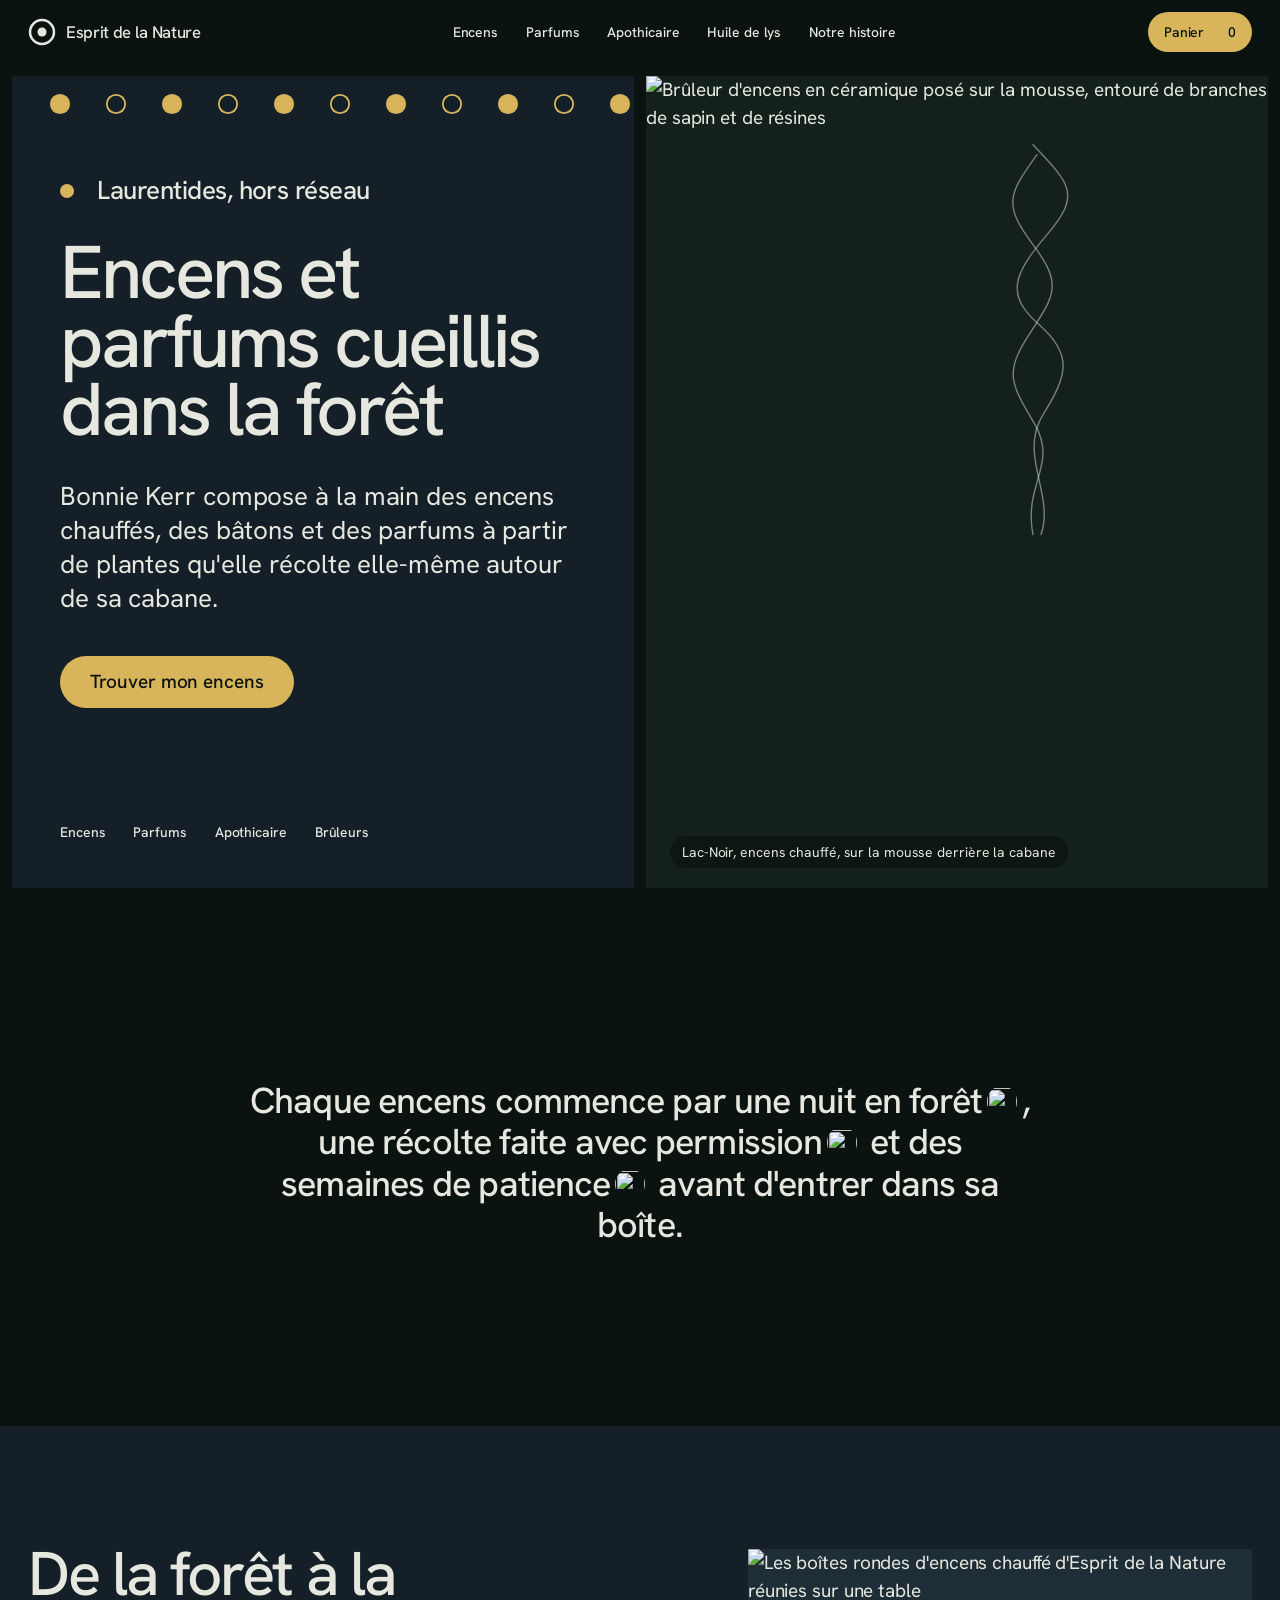
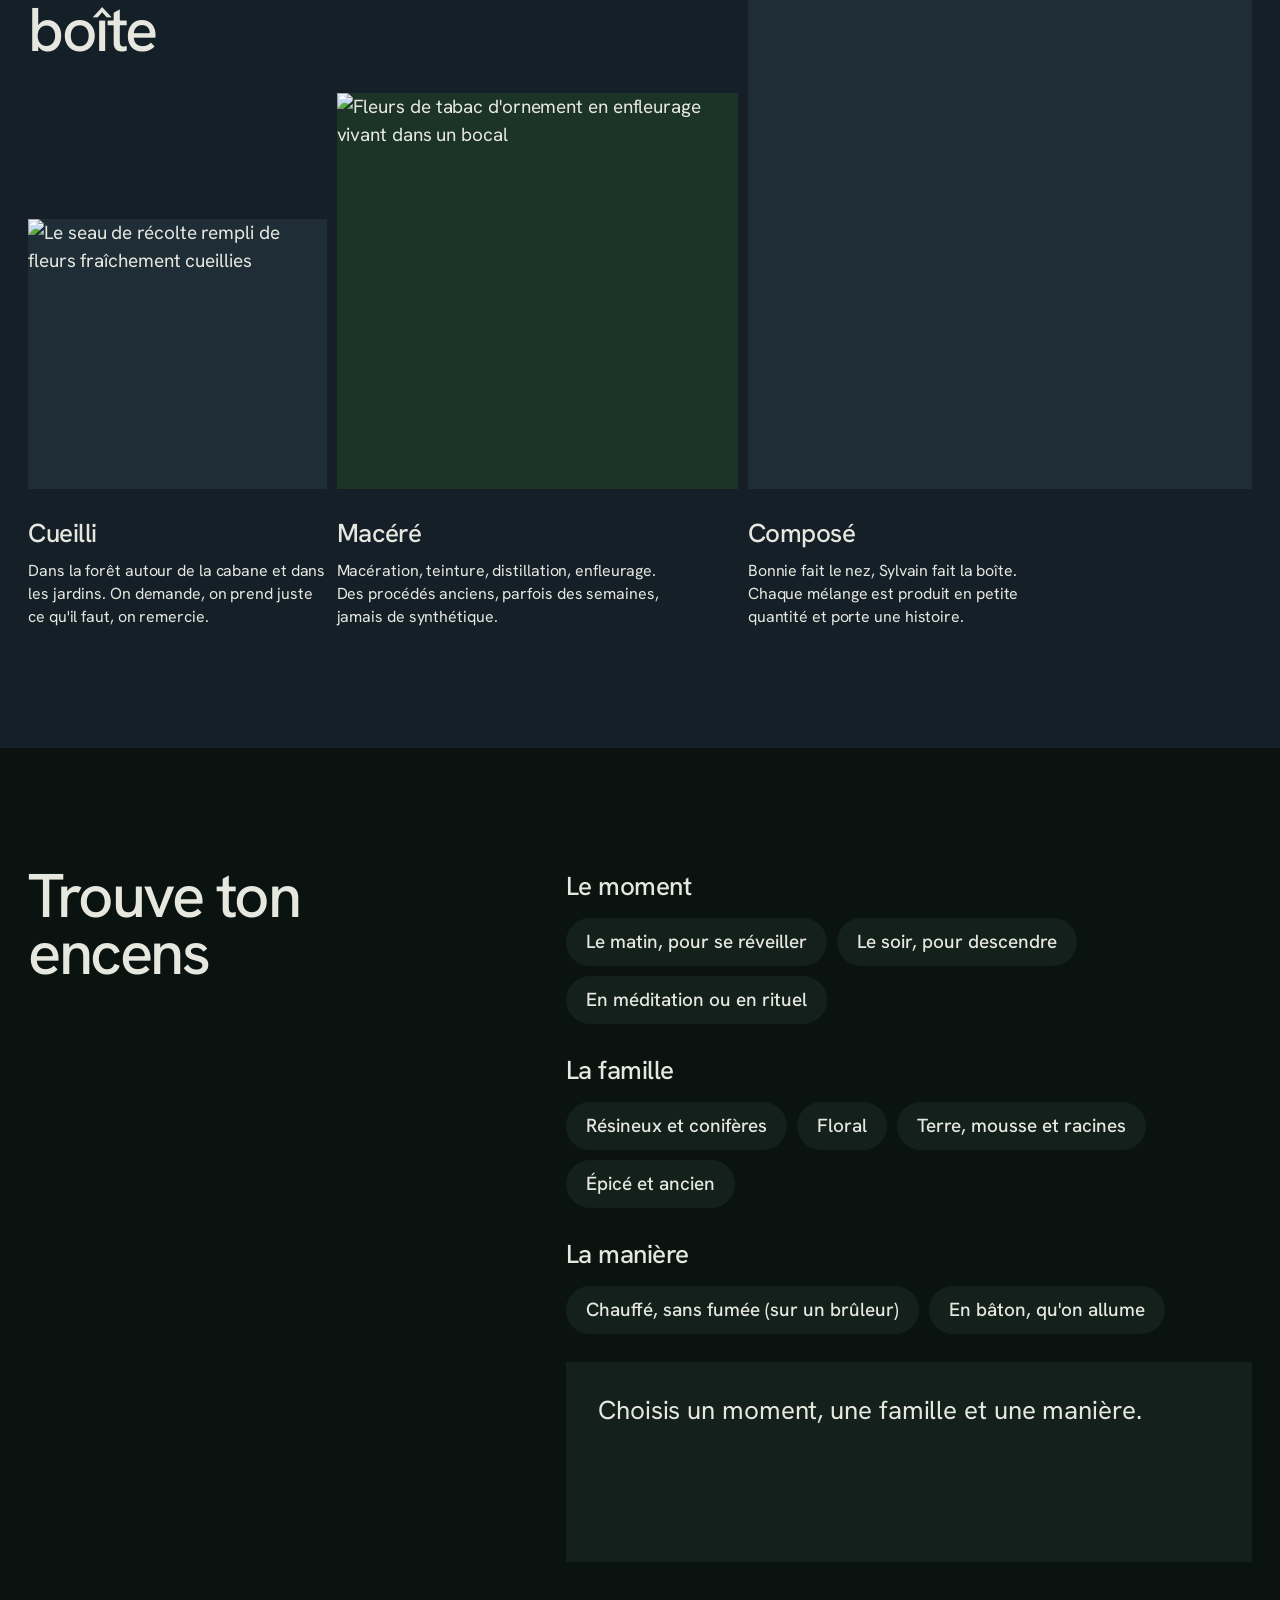
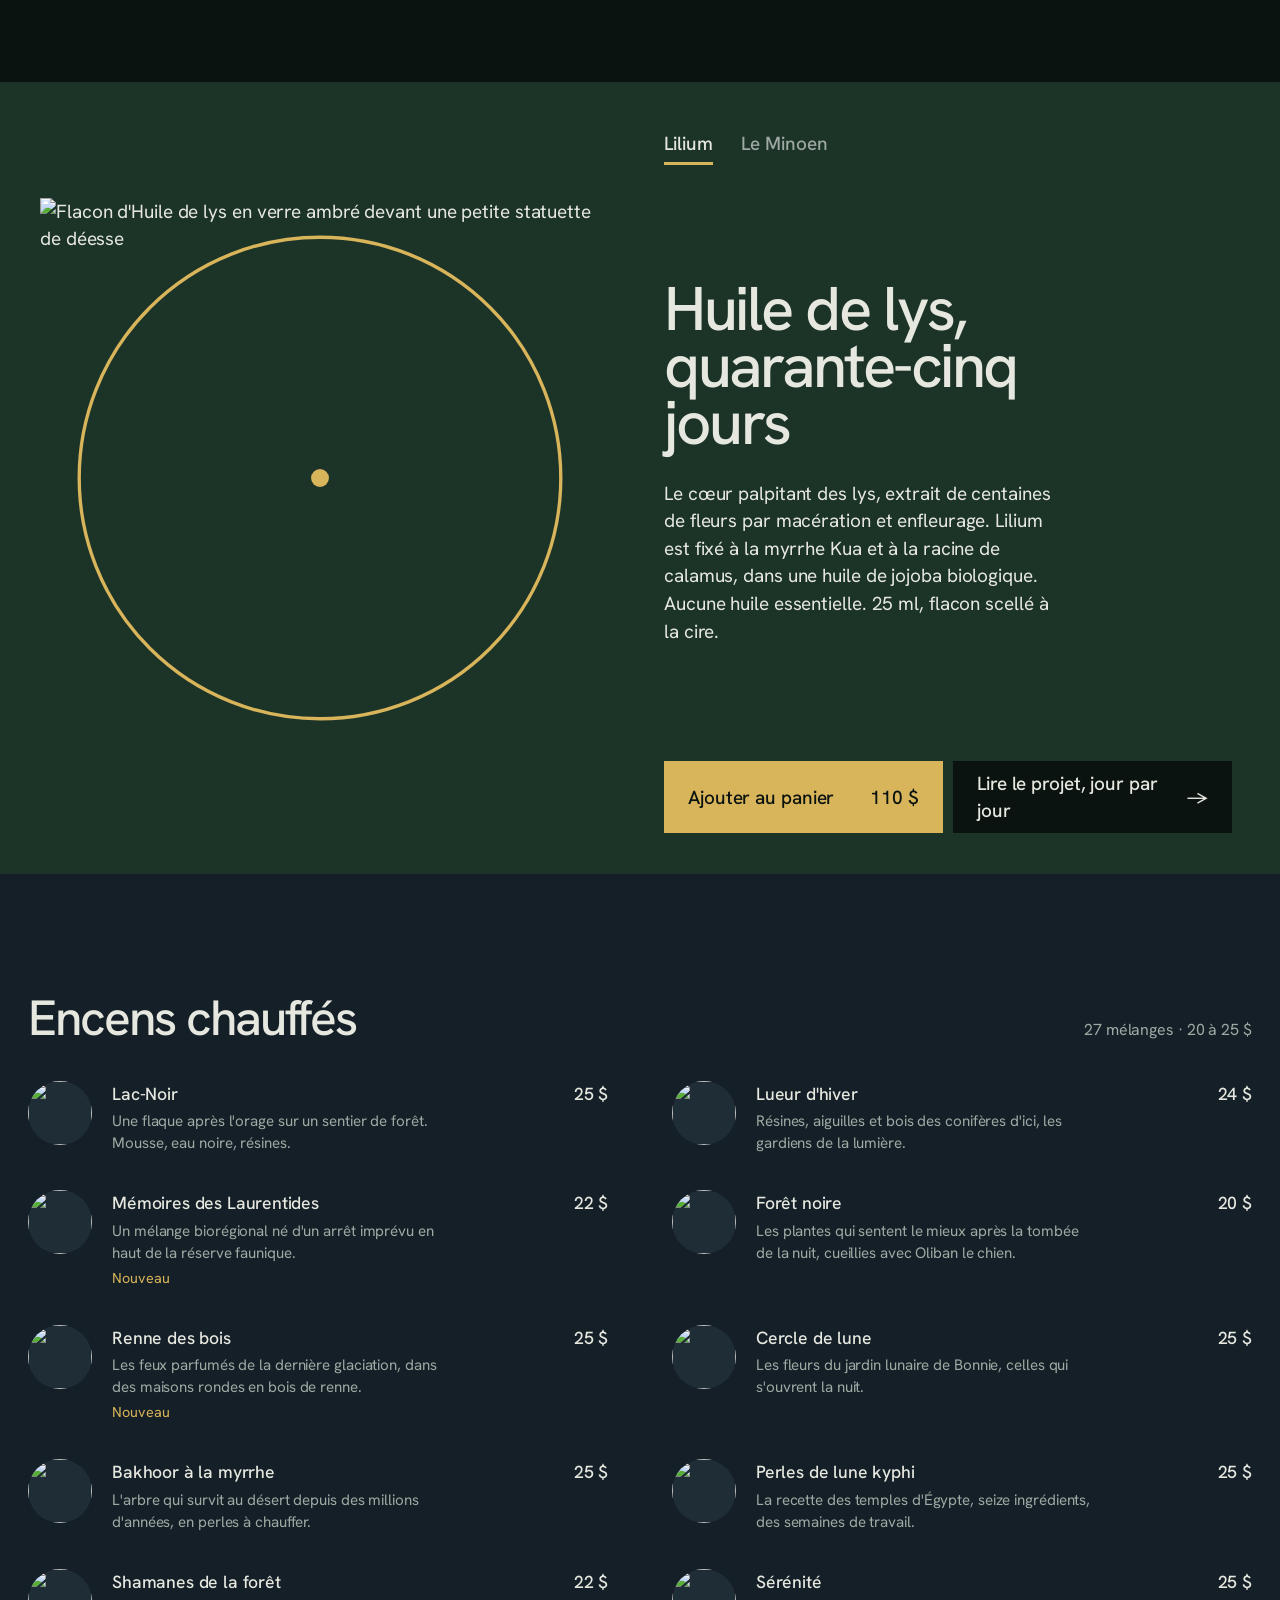
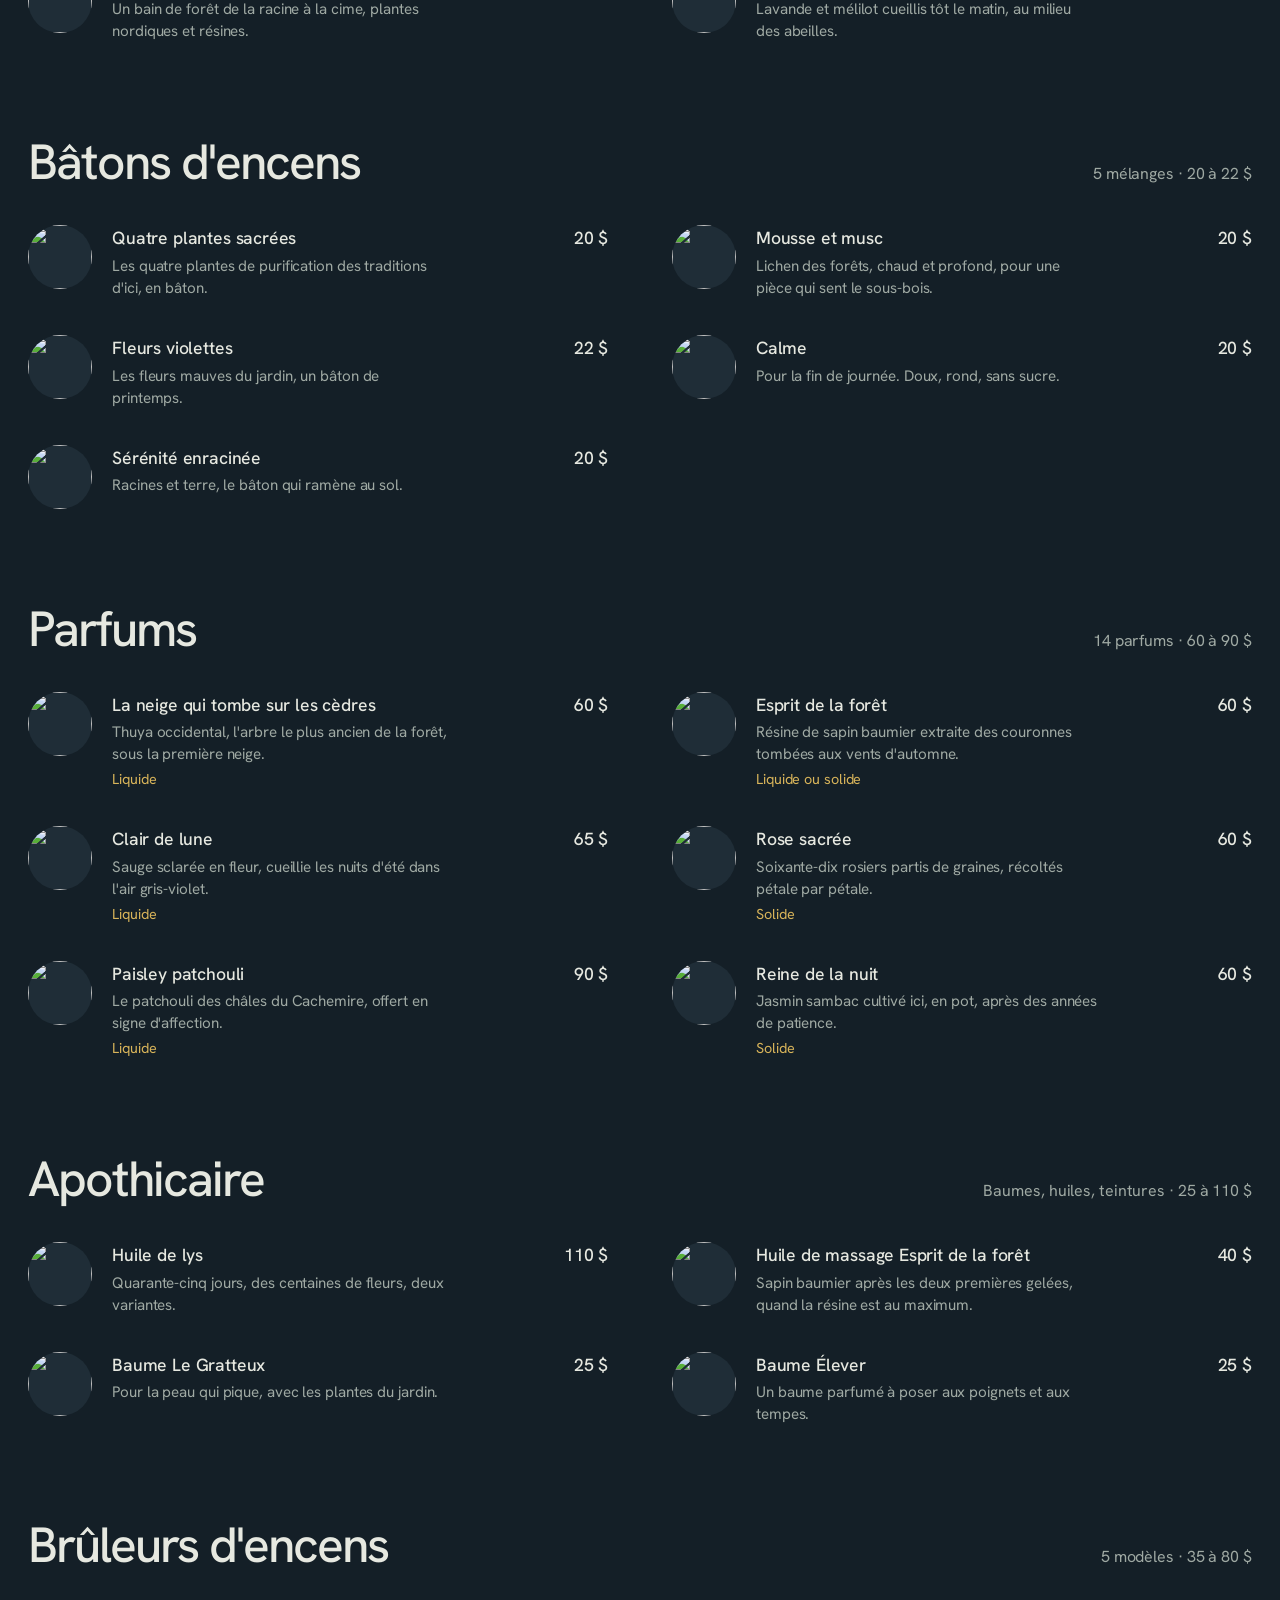
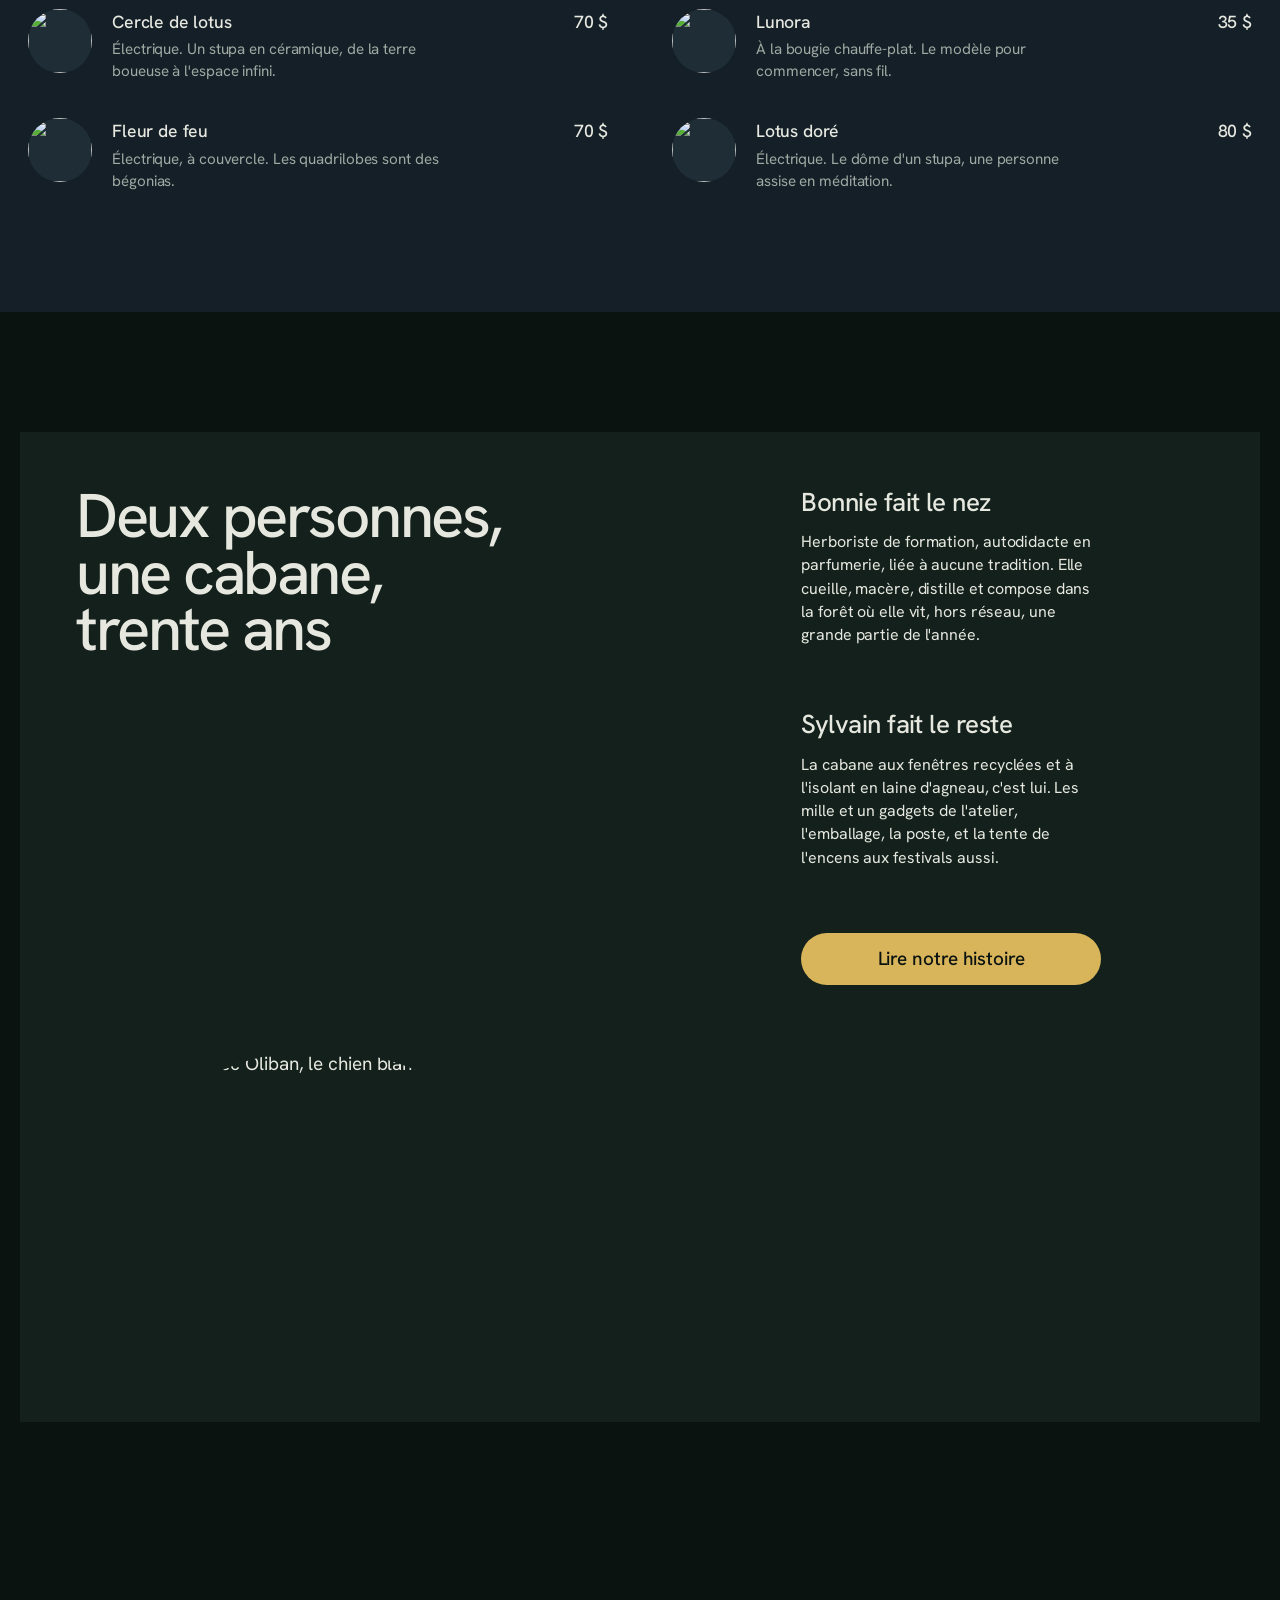
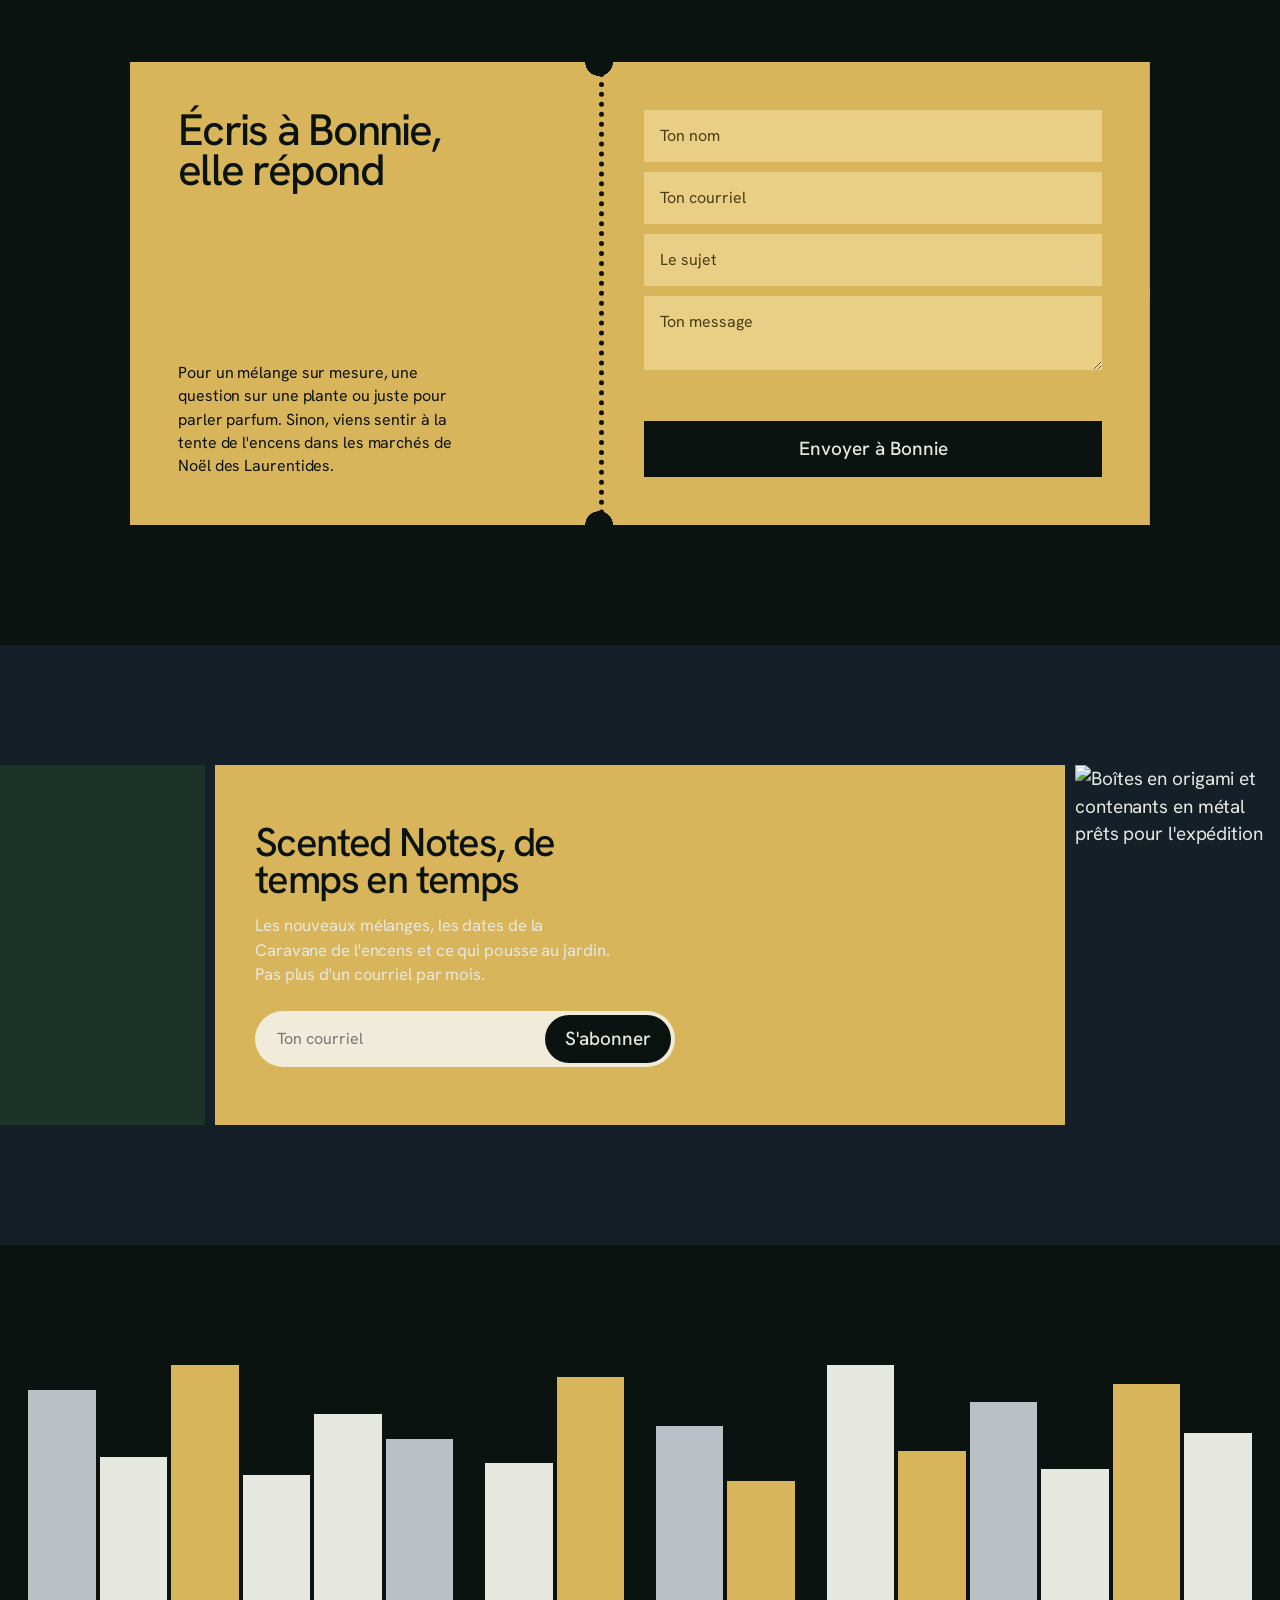
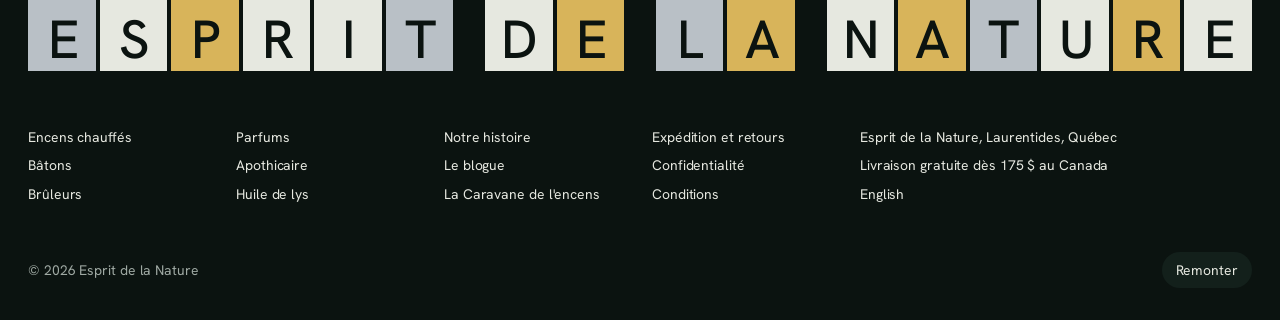
==== index.html @ 2759585d "Palette nocturne : forêt, clair de lune, or de lune Co-Authored-By: Claude Fable 5.1 <noreply@anthro" ====
<!DOCTYPE html>
<html lang="fr" class="no-js">
<head>
<meta charset="utf-8">
<meta name="viewport" content="width=device-width,initial-scale=1">
<title>Esprit de la Nature · Encens et parfums cueillis dans la forêt des Laurentides</title>
<meta name="description" content="Bonnie Kerr compose à la main, hors réseau dans les Laurentides, des encens chauffés, des bâtons d'encens, des parfums et des baumes à partir de plantes qu'elle cueille elle-même.">
<link rel="preconnect" href="https://fonts.googleapis.com">
<link rel="preconnect" href="https://fonts.gstatic.com" crossorigin>
<link href="https://fonts.googleapis.com/css2?family=Hanken+Grotesk:wght@400;500&display=swap" rel="stylesheet">
<link rel="stylesheet" href="style.css">
<script>document.documentElement.classList.remove('no-js')</script>
</head>
<body>

<header class="nav" id="nav">
  <a class="nav__mark" href="index.html" aria-label="Esprit de la Nature, accueil">
    <svg viewBox="0 0 28 28" aria-hidden="true"><circle cx="14" cy="14" r="12" fill="none" stroke="currentColor" stroke-width="2.5"/><circle cx="14" cy="14" r="4.5" fill="currentColor"/></svg>
    Esprit de la Nature
  </a>
  <nav class="nav__links" aria-label="Principale">
    <a href="#encens">Encens</a>
    <a href="#parfums">Parfums</a>
    <a href="#apothicaire">Apothicaire</a>
    <a href="#huile-de-lys">Huile de lys</a>
    <a href="histoire.html">Notre histoire</a>
  </nav>
  <a class="nav__cart" href="#panier">Panier <span class="dot" style="margin:0"></span> 0</a>
  <button class="nav__burger" id="burger" aria-label="Ouvrir le menu" aria-expanded="false"><span></span></button>
</header>
<div class="menu" id="menu">
  <a href="#encens">Encens</a>
  <a href="#parfums">Parfums</a>
  <a href="#apothicaire">Apothicaire</a>
  <a href="#huile-de-lys">Huile de lys</a>
  <a href="histoire.html">Notre histoire</a>
  <small>Livraison gratuite dès 175 $ · Laurentides, Québec</small>
</div>

<main>

<!-- HERO : la carte et la pièce -->
<section class="hero" aria-label="Présentation">
  <div class="hero__card">
    <div>
      <div class="hero__band" aria-hidden="true"><i></i><i></i><i></i><i></i><i></i><i></i><i></i><i></i><i></i><i></i><i></i><i></i><i></i><i></i><i></i><i></i></div>
      <div class="hero__body">
        <div class="hero__word"><span class="dot"></span>Laurentides, hors réseau</div>
        <h1>Encens et parfums cueillis dans la forêt</h1>
        <p>Bonnie Kerr compose à la main des encens chauffés, des bâtons et des parfums à partir de plantes qu'elle récolte elle-même autour de sa cabane.</p>
        <a class="btn" href="#trouver">Trouver mon encens</a>
      </div>
    </div>
    <div class="hero__foot">
      <a href="#encens">Encens</a>
      <a href="#parfums">Parfums</a>
      <a href="#apothicaire">Apothicaire</a>
      <a href="#bruleurs">Brûleurs</a>
    </div>
  </div>
  <figure class="hero__room" id="room">
    <img class="is-on" src="https://mlw9xtittklw.i.optimole.com/cb:22iB.ef9/w:1400/h:auto/q:mauto/f:best/https://espritdelanature.ca/wp-content/uploads/2026/02/Banner-Photo-Webp.webp" width="1400" height="800" alt="Brûleur d'encens en céramique posé sur la mousse, entouré de branches de sapin et de résines" fetchpriority="high">
    <img src="https://mlw9xtittklw.i.optimole.com/cb:22iB.ef9/w:1400/h:auto/q:mauto/f:best/https://espritdelanature.ca/wp-content/uploads/2024/04/Bonnie-smelling-narcissus-2.jpg" width="1400" height="800" alt="Bonnie Kerr sent une fleur de narcisse dans son jardin" loading="lazy">
    <img src="https://mlw9xtittklw.i.optimole.com/cb:22iB.ef9/w:1400/h:auto/q:mauto/f:best/https://espritdelanature.ca/wp-content/uploads/2024/04/In-the-Gathering-Bucket.jpg" width="1400" height="1128" alt="Un seau de récolte rempli de fleurs fraîchement cueillies" loading="lazy">
    <img src="https://mlw9xtittklw.i.optimole.com/cb:22iB.ef9/w:1400/h:auto/q:mauto/f:best/https://espritdelanature.ca/wp-content/uploads/2024/04/Cabin-and-the-Garden-calendulas.jpg" width="1400" height="935" alt="La cabane de Bonnie et Sylvain derrière un jardin de calendulas" loading="lazy">
    <svg class="smoke" viewBox="0 0 140 400" aria-hidden="true">
      <path d="M70 400 C 60 350, 95 330, 72 290 S 40 240, 66 200 S 100 150, 70 110 S 45 60, 74 20"/>
      <path d="M78 400 C 92 360, 55 320, 80 280 S 110 220, 76 190 S 50 140, 84 100 S 108 50, 70 10"/>
    </svg>
    <figcaption id="roomcap">Lac-Noir, encens chauffé, sur la mousse derrière la cabane</figcaption>
  </figure>
</section>

<!-- ÉNONCÉ -->
<section class="statement" aria-label="Ce qu'on fait">
  <p class="rv">Chaque encens commence par une nuit en forêt<span class="ring"><img src="https://mlw9xtittklw.i.optimole.com/cb:22iB.ef9/w:200/h:auto/q:mauto/f:best/https://espritdelanature.ca/wp-content/uploads/2022/11/Website-Photo-copy.jpg" width="200" height="200" alt="" loading="lazy"></span>, une récolte faite avec permission<span class="ring"><img src="https://mlw9xtittklw.i.optimole.com/cb:22iB.ef9/w:200/h:auto/q:mauto/f:best/https://espritdelanature.ca/wp-content/uploads/2024/04/In-the-Gathering-Bucket.jpg" width="200" height="200" alt="" loading="lazy"></span> et des semaines de patience<span class="ring"><img src="https://mlw9xtittklw.i.optimole.com/cb:22iB.ef9/w:200/h:auto/q:mauto/f:best/https://espritdelanature.ca/wp-content/uploads/2026/02/Hamd-with-Mortar-and-Pestel.webp" width="200" height="200" alt="" loading="lazy"></span> avant d'entrer dans sa boîte.</p>
</section>

<!-- DE LA FORÊT À LA BOÎTE -->
<section class="section on-paper" aria-labelledby="h-steps">
  <div class="steps">
    <h2 class="steps__head rv" id="h-steps">De la forêt à la boîte</h2>
    <div class="tile tile--1 rv"><img src="https://mlw9xtittklw.i.optimole.com/cb:22iB.ef9/w:700/h:auto/q:mauto/f:best/https://espritdelanature.ca/wp-content/uploads/2024/04/In-the-Gathering-Bucket.jpg" width="700" height="564" alt="Le seau de récolte rempli de fleurs fraîchement cueillies" loading="lazy"></div>
    <div class="tile tile--2 rv"><img src="https://mlw9xtittklw.i.optimole.com/cb:22iB.ef9/w:900/h:auto/q:mauto/f:best/https://espritdelanature.ca/wp-content/uploads/2024/04/Nicotiana-living-enfleurage.jpg" width="900" height="900" alt="Fleurs de tabac d'ornement en enfleurage vivant dans un bocal" loading="lazy"></div>
    <div class="tile tile--3 rv"><img src="https://mlw9xtittklw.i.optimole.com/cb:22iB.ef9/w:1100/h:auto/q:mauto/f:best/https://espritdelanature.ca/wp-content/uploads/2024/05/Website-incense-group-photo.jpg" width="1100" height="1100" alt="Les boîtes rondes d'encens chauffé d'Esprit de la Nature réunies sur une table" loading="lazy"></div>
    <div class="steps__txt steps__txt--1 rv"><b>Cueilli</b><p>Dans la forêt autour de la cabane et dans les jardins. On demande, on prend juste ce qu'il faut, on remercie.</p></div>
    <div class="steps__txt steps__txt--2 rv"><b>Macéré</b><p>Macération, teinture, distillation, enfleurage. Des procédés anciens, parfois des semaines, jamais de synthétique.</p></div>
    <div class="steps__txt steps__txt--3 rv"><b>Composé</b><p>Bonnie fait le nez, Sylvain fait la boîte. Chaque mélange est produit en petite quantité et porte une histoire.</p></div>
  </div>
</section>

<!-- TROUVE TON ENCENS : la chose vivante -->
<section class="section" id="trouver" aria-labelledby="h-finder">
  <div class="finder">
    <div>
      <h2 class="rv" id="h-finder">Trouve ton encens</h2>
      <p class="finder__lead rv">Vingt-sept mélanges, autant d'histoires. Trois choix et on te propose les bons.</p>
    </div>
    <div>
      <div class="finder__q rv" role="group" aria-labelledby="q1">
        <b id="q1">Le moment</b>
        <div class="chips" data-q="moment">
          <button class="chip" aria-pressed="false" data-v="matin">Le matin, pour se réveiller</button>
          <button class="chip" aria-pressed="false" data-v="soir">Le soir, pour descendre</button>
          <button class="chip" aria-pressed="false" data-v="rituel">En méditation ou en rituel</button>
        </div>
      </div>
      <div class="finder__q rv" role="group" aria-labelledby="q2">
        <b id="q2">La famille</b>
        <div class="chips" data-q="famille">
          <button class="chip" aria-pressed="false" data-v="resine">Résineux et conifères</button>
          <button class="chip" aria-pressed="false" data-v="fleur">Floral</button>
          <button class="chip" aria-pressed="false" data-v="terre">Terre, mousse et racines</button>
          <button class="chip" aria-pressed="false" data-v="epice">Épicé et ancien</button>
        </div>
      </div>
      <div class="finder__q rv" role="group" aria-labelledby="q3">
        <b id="q3">La manière</b>
        <div class="chips" data-q="mode">
          <button class="chip" aria-pressed="false" data-v="chauffe">Chauffé, sans fumée (sur un brûleur)</button>
          <button class="chip" aria-pressed="false" data-v="baton">En bâton, qu'on allume</button>
        </div>
      </div>
      <div class="finder__out rv" id="finder-out" aria-live="polite">
        <p>Choisis un moment, une famille et une manière.</p>
      </div>
    </div>
  </div>
</section>

<!-- HUILE DE LYS : la plaque -->
<section class="plate" id="huile-de-lys" aria-labelledby="h-lys">
  <div class="plate__img rv">
    <img src="https://mlw9xtittklw.i.optimole.com/cb:22iB.ef9/w:1200/h:auto/q:mauto/f:best/https://espritdelanature.ca/wp-content/uploads/2024/02/Oil-of-Lilies-Bottle-and-Goddess2-WEB.jpg" width="1200" height="1200" alt="Flacon d'Huile de lys en verre ambré devant une petite statuette de déesse" loading="lazy">
    <svg viewBox="0 0 100 100" aria-hidden="true"><circle cx="50" cy="50" r="43" fill="none" stroke="#d8b45a" stroke-width=".6"/><circle cx="50" cy="50" r="1.6" fill="#d8b45a"/></svg>
  </div>
  <div class="plate__txt">
    <div class="tabs rv" role="tablist" aria-label="Variantes">
      <button role="tab" aria-selected="true" data-tab="lilium">Lilium</button>
      <button role="tab" aria-selected="false" data-tab="minoen">Le Minoen</button>
    </div>
    <div class="plate__mid rv">
      <h2 id="h-lys">Huile de lys, quarante-cinq jours</h2>
      <p data-pane="lilium">Le cœur palpitant des lys, extrait de centaines de fleurs par macération et enfleurage. Lilium est fixé à la myrrhe Kua et à la racine de calamus, dans une huile de jojoba biologique. Aucune huile essentielle. 25 ml, flacon scellé à la cire.</p>
      <p data-pane="minoen" hidden>Le cœur palpitant des lys, extrait de centaines de fleurs par macération et enfleurage. Le Minoen est fixé au labdanum et à la propolis d'abeille, dans une huile de jojoba biologique. Aucune huile essentielle. 25 ml, flacon scellé à la cire.</p>
    </div>
    <div class="plate__acts rv">
      <a href="#panier">Ajouter au panier <span>110 $</span></a>
      <a href="#projet">Lire le projet, jour par jour <span aria-hidden="true">→</span></a>
    </div>
  </div>
</section>

<!-- LA BOUTIQUE : menu à deux colonnes -->
<section class="section on-paper" id="boutique" aria-label="La boutique">

  <div class="menu-cat" id="encens">
    <div class="menu-cat__head rv"><h3>Encens chauffés</h3><span>27 mélanges · 20 à 25 $</span></div>
    <div class="items">
      <div class="item rv"><a href="produit.html" class="ring"><img src="https://mlw9xtittklw.i.optimole.com/cb:22iB.ef9/w:200/h:auto/q:mauto/f:best/https://espritdelanature.ca/wp-content/uploads/2025/11/Lac-Noir-Photo-SQUARE-WEB-copy.jpg" width="200" height="200" alt="" loading="lazy"></a><div><a href="produit.html"><div class="item__t">Lac-Noir<span>25 $</span></div></a><p>Une flaque après l'orage sur un sentier de forêt. Mousse, eau noire, résines.</p></div></div>
      <div class="item rv"><a href="#" class="ring"><img src="https://mlw9xtittklw.i.optimole.com/cb:22iB.ef9/w:200/h:auto/q:mauto/f:best/https://espritdelanature.ca/wp-content/uploads/2025/11/Lueur-dHiver-SQUARE-WEB-copy.jpg" width="200" height="200" alt="" loading="lazy"></a><div><a href="#"><div class="item__t">Lueur d'hiver<span>24 $</span></div></a><p>Résines, aiguilles et bois des conifères d'ici, les gardiens de la lumière.</p></div></div>
      <div class="item rv"><a href="#" class="ring"><img src="https://mlw9xtittklw.i.optimole.com/cb:22iB.ef9/w:200/h:auto/q:mauto/f:best/https://espritdelanature.ca/wp-content/uploads/2026/08/Memoires-Laurentides-SQUARE-Product-photo-WEB-copy.jpg" width="200" height="200" alt="" loading="lazy"></a><div><a href="#"><div class="item__t">Mémoires des Laurentides<span>22 $</span></div></a><p>Un mélange biorégional né d'un arrêt imprévu en haut de la réserve faunique.</p><small>Nouveau</small></div></div>
      <div class="item rv"><a href="#" class="ring"><img src="https://mlw9xtittklw.i.optimole.com/cb:22iB.ef9/w:200/h:auto/q:mauto/f:best/https://espritdelanature.ca/wp-content/uploads/2022/11/Website-Photo-copy.jpg" width="200" height="200" alt="" loading="lazy"></a><div><a href="#"><div class="item__t">Forêt noire<span>20 $</span></div></a><p>Les plantes qui sentent le mieux après la tombée de la nuit, cueillies avec Oliban le chien.</p></div></div>
      <div class="item rv"><a href="#" class="ring"><img src="https://mlw9xtittklw.i.optimole.com/cb:22iB.ef9/w:200/h:auto/q:mauto/f:best/https://espritdelanature.ca/wp-content/uploads/2026/11/Rennes-des-Bois-SQUARE-copy.jpg" width="200" height="200" alt="" loading="lazy"></a><div><a href="#"><div class="item__t">Renne des bois<span>25 $</span></div></a><p>Les feux parfumés de la dernière glaciation, dans des maisons rondes en bois de renne.</p><small>Nouveau</small></div></div>
      <div class="item rv"><a href="#" class="ring"><img src="https://mlw9xtittklw.i.optimole.com/cb:22iB.ef9/w:200/h:auto/q:mauto/f:best/https://espritdelanature.ca/wp-content/uploads/2026/05/Cercle-de-Lune-Photo-SQUARE-WEB-2-copy.jpg" width="200" height="200" alt="" loading="lazy"></a><div><a href="#"><div class="item__t">Cercle de lune<span>25 $</span></div></a><p>Les fleurs du jardin lunaire de Bonnie, celles qui s'ouvrent la nuit.</p></div></div>
      <div class="item rv"><a href="#" class="ring"><img src="https://mlw9xtittklw.i.optimole.com/cb:22iB.ef9/w:200/h:auto/q:mauto/f:best/https://espritdelanature.ca/wp-content/uploads/2026/08/Myrrhophore-SQUARE-Product-photo-WEB-copy.jpg" width="200" height="200" alt="" loading="lazy"></a><div><a href="#"><div class="item__t">Bakhoor à la myrrhe<span>25 $</span></div></a><p>L'arbre qui survit au désert depuis des millions d'années, en perles à chauffer.</p></div></div>
      <div class="item rv"><a href="#" class="ring"><img src="https://mlw9xtittklw.i.optimole.com/cb:22iB.ef9/w:200/h:auto/q:mauto/f:best/https://espritdelanature.ca/wp-content/uploads/2020/03/kyphi-perles-square-web-copy.jpg" width="200" height="200" alt="" loading="lazy"></a><div><a href="#"><div class="item__t">Perles de lune kyphi<span>25 $</span></div></a><p>La recette des temples d'Égypte, seize ingrédients, des semaines de travail.</p></div></div>
      <div class="item rv"><a href="#" class="ring"><img src="https://mlw9xtittklw.i.optimole.com/cb:22iB.ef9/w:200/h:auto/q:mauto/f:best/https://espritdelanature.ca/wp-content/uploads/2021/02/Chaman-de-la-Foret-Incense-Updated-SQUARE-WEB-copy-1.jpg" width="200" height="200" alt="" loading="lazy"></a><div><a href="#"><div class="item__t">Shamanes de la forêt<span>22 $</span></div></a><p>Un bain de forêt de la racine à la cime, plantes nordiques et résines.</p></div></div>
      <div class="item rv"><a href="#" class="ring"><img src="https://mlw9xtittklw.i.optimole.com/cb:22iB.ef9/w:200/h:auto/q:mauto/f:best/https://espritdelanature.ca/wp-content/uploads/2020/03/serenite-incense-square-web-copy.jpg" width="200" height="200" alt="" loading="lazy"></a><div><a href="#"><div class="item__t">Sérénité<span>25 $</span></div></a><p>Lavande et mélilot cueillis tôt le matin, au milieu des abeilles.</p></div></div>
    </div>
  </div>

  <div class="menu-cat" id="batons">
    <div class="menu-cat__head rv"><h3>Bâtons d'encens</h3><span>5 mélanges · 20 à 22 $</span></div>
    <div class="items">
      <div class="item rv"><a href="#" class="ring"><img src="https://mlw9xtittklw.i.optimole.com/cb:22iB.ef9/w:200/h:auto/q:mauto/f:best/https://espritdelanature.ca/wp-content/uploads/2024/11/Four-Sacred-Plants-Stick-Image.jpg" width="200" height="200" alt="" loading="lazy"></a><div><a href="#"><div class="item__t">Quatre plantes sacrées<span>20 $</span></div></a><p>Les quatre plantes de purification des traditions d'ici, en bâton.</p></div></div>
      <div class="item rv"><a href="#" class="ring"><img src="https://mlw9xtittklw.i.optimole.com/cb:22iB.ef9/w:200/h:auto/q:mauto/f:best/https://espritdelanature.ca/wp-content/uploads/2024/11/Mousse-et-Musc-product-photo.jpg" width="200" height="200" alt="" loading="lazy"></a><div><a href="#"><div class="item__t">Mousse et musc<span>20 $</span></div></a><p>Lichen des forêts, chaud et profond, pour une pièce qui sent le sous-bois.</p></div></div>
      <div class="item rv"><a href="#" class="ring"><img src="https://mlw9xtittklw.i.optimole.com/cb:22iB.ef9/w:200/h:auto/q:mauto/f:best/https://espritdelanature.ca/wp-content/uploads/2025/05/Purple-Flowers-Product-Photo-copy.jpg" width="200" height="200" alt="" loading="lazy"></a><div><a href="#"><div class="item__t">Fleurs violettes<span>22 $</span></div></a><p>Les fleurs mauves du jardin, un bâton de printemps.</p></div></div>
      <div class="item rv"><a href="#" class="ring"><img src="https://mlw9xtittklw.i.optimole.com/cb:22iB.ef9/w:200/h:auto/q:mauto/f:best/https://espritdelanature.ca/wp-content/uploads/2024/11/Calme-Product-Photo.jpg" width="200" height="200" alt="" loading="lazy"></a><div><a href="#"><div class="item__t">Calme<span>20 $</span></div></a><p>Pour la fin de journée. Doux, rond, sans sucre.</p></div></div>
      <div class="item rv"><a href="#" class="ring"><img src="https://mlw9xtittklw.i.optimole.com/cb:22iB.ef9/w:200/h:auto/q:mauto/f:best/https://espritdelanature.ca/wp-content/uploads/2025/05/Rooted-Serenity-Product-Photo.jpg" width="200" height="200" alt="" loading="lazy"></a><div><a href="#"><div class="item__t">Sérénité enracinée<span>20 $</span></div></a><p>Racines et terre, le bâton qui ramène au sol.</p></div></div>
    </div>
  </div>

  <div class="menu-cat" id="parfums">
    <div class="menu-cat__head rv"><h3>Parfums</h3><span>14 parfums · 60 à 90 $</span></div>
    <div class="items">
      <div class="item rv"><a href="#" class="ring"><img src="https://mlw9xtittklw.i.optimole.com/cb:22iB.ef9/w:200/h:auto/q:mauto/f:best/https://espritdelanature.ca/wp-content/uploads/2025/05/Snow-on-cedar.jpg" width="200" height="200" alt="" loading="lazy"></a><div><a href="#"><div class="item__t">La neige qui tombe sur les cèdres<span>60 $</span></div></a><p>Thuya occidental, l'arbre le plus ancien de la forêt, sous la première neige.</p><small>Liquide</small></div></div>
      <div class="item rv"><a href="#" class="ring"><img src="https://mlw9xtittklw.i.optimole.com/cb:22iB.ef9/w:200/h:auto/q:mauto/f:best/https://espritdelanature.ca/wp-content/uploads/2024/01/Esprit-de-la-Foret-Perfume-Product-Web-Square-copy-1.jpg" width="200" height="200" alt="" loading="lazy"></a><div><a href="#"><div class="item__t">Esprit de la forêt<span>60 $</span></div></a><p>Résine de sapin baumier extraite des couronnes tombées aux vents d'automne.</p><small>Liquide ou solide</small></div></div>
      <div class="item rv"><a href="#" class="ring"><img src="https://mlw9xtittklw.i.optimole.com/cb:22iB.ef9/w:200/h:auto/q:mauto/f:best/https://espritdelanature.ca/wp-content/uploads/2024/02/Claire-de-Lune-Perfume-WEB-square-copy.jpg" width="200" height="200" alt="" loading="lazy"></a><div><a href="#"><div class="item__t">Clair de lune<span>65 $</span></div></a><p>Sauge sclarée en fleur, cueillie les nuits d'été dans l'air gris-violet.</p><small>Liquide</small></div></div>
      <div class="item rv"><a href="#" class="ring"><img src="https://mlw9xtittklw.i.optimole.com/cb:22iB.ef9/w:200/h:auto/q:mauto/f:best/https://espritdelanature.ca/wp-content/uploads/2023/03/Rose-Sacree-Tin-WEB-copy.jpg" width="200" height="200" alt="" loading="lazy"></a><div><a href="#"><div class="item__t">Rose sacrée<span>60 $</span></div></a><p>Soixante-dix rosiers partis de graines, récoltés pétale par pétale.</p><small>Solide</small></div></div>
      <div class="item rv"><a href="#" class="ring"><img src="https://mlw9xtittklw.i.optimole.com/cb:22iB.ef9/w:200/h:auto/q:mauto/f:best/https://espritdelanature.ca/wp-content/uploads/2024/02/Paisley-Patchouli-Web-Square-copy.jpg" width="200" height="200" alt="" loading="lazy"></a><div><a href="#"><div class="item__t">Paisley patchouli<span>90 $</span></div></a><p>Le patchouli des châles du Cachemire, offert en signe d'affection.</p><small>Liquide</small></div></div>
      <div class="item rv"><a href="#" class="ring"><img src="https://mlw9xtittklw.i.optimole.com/cb:22iB.ef9/w:200/h:auto/q:mauto/f:best/https://espritdelanature.ca/wp-content/uploads/2024/03/Reine-de-la-Nuit-Tin-WEB-Jasmine-Sambac-flowers.jpg" width="200" height="200" alt="" loading="lazy"></a><div><a href="#"><div class="item__t">Reine de la nuit<span>60 $</span></div></a><p>Jasmin sambac cultivé ici, en pot, après des années de patience.</p><small>Solide</small></div></div>
    </div>
  </div>

  <div class="menu-cat" id="apothicaire">
    <div class="menu-cat__head rv"><h3>Apothicaire</h3><span>Baumes, huiles, teintures · 25 à 110 $</span></div>
    <div class="items">
      <div class="item rv"><a href="#huile-de-lys" class="ring"><img src="https://mlw9xtittklw.i.optimole.com/cb:22iB.ef9/w:200/h:auto/q:mauto/f:best/https://espritdelanature.ca/wp-content/uploads/2024/05/Huile-de-Lys-Oil-of-Lilies.jpg" width="200" height="200" alt="" loading="lazy"></a><div><a href="#huile-de-lys"><div class="item__t">Huile de lys<span>110 $</span></div></a><p>Quarante-cinq jours, des centaines de fleurs, deux variantes.</p></div></div>
      <div class="item rv"><a href="#" class="ring"><img src="https://mlw9xtittklw.i.optimole.com/cb:22iB.ef9/w:200/h:auto/q:mauto/f:best/https://espritdelanature.ca/wp-content/uploads/2019/12/esprit-de-la-foret-massage-oil-with-moss-web.jpg" width="200" height="200" alt="" loading="lazy"></a><div><a href="#"><div class="item__t">Huile de massage Esprit de la forêt<span>40 $</span></div></a><p>Sapin baumier après les deux premières gelées, quand la résine est au maximum.</p></div></div>
      <div class="item rv"><a href="#" class="ring"><img src="https://mlw9xtittklw.i.optimole.com/cb:22iB.ef9/w:200/h:auto/q:mauto/f:best/https://espritdelanature.ca/wp-content/uploads/2025/03/Le-Gratteux-Balm-Product-Photo.jpg" width="200" height="200" alt="" loading="lazy"></a><div><a href="#"><div class="item__t">Baume Le Gratteux<span>25 $</span></div></a><p>Pour la peau qui pique, avec les plantes du jardin.</p></div></div>
      <div class="item rv"><a href="#" class="ring"><img src="https://mlw9xtittklw.i.optimole.com/cb:22iB.ef9/w:200/h:auto/q:mauto/f:best/https://espritdelanature.ca/wp-content/uploads/2025/03/Elever-Balm-Product-Photo-copy.jpg" width="200" height="200" alt="" loading="lazy"></a><div><a href="#"><div class="item__t">Baume Élever<span>25 $</span></div></a><p>Un baume parfumé à poser aux poignets et aux tempes.</p></div></div>
    </div>
  </div>

  <div class="menu-cat" id="bruleurs">
    <div class="menu-cat__head rv"><h3>Brûleurs d'encens</h3><span>5 modèles · 35 à 80 $</span></div>
    <div class="items">
      <div class="item rv"><a href="#" class="ring"><img src="https://mlw9xtittklw.i.optimole.com/cb:22iB.ef9/w:200/h:auto/q:mauto/f:best/https://espritdelanature.ca/wp-content/uploads/2026/01/Lotus-Circle-Electric-Incense-Heater.jpg" width="200" height="200" alt="" loading="lazy"></a><div><a href="#"><div class="item__t">Cercle de lotus<span>70 $</span></div></a><p>Électrique. Un stupa en céramique, de la terre boueuse à l'espace infini.</p></div></div>
      <div class="item rv"><a href="#" class="ring"><img src="https://mlw9xtittklw.i.optimole.com/cb:22iB.ef9/w:200/h:auto/q:mauto/f:best/https://espritdelanature.ca/wp-content/uploads/2025/12/Candles-Heater-with-no-candle.jpg" width="200" height="200" alt="" loading="lazy"></a><div><a href="#"><div class="item__t">Lunora<span>35 $</span></div></a><p>À la bougie chauffe-plat. Le modèle pour commencer, sans fil.</p></div></div>
      <div class="item rv"><a href="#" class="ring"><img src="https://mlw9xtittklw.i.optimole.com/cb:22iB.ef9/w:200/h:auto/q:mauto/f:best/https://espritdelanature.ca/wp-content/uploads/2021/12/Fire-Flower-Lidded.jpg" width="200" height="200" alt="" loading="lazy"></a><div><a href="#"><div class="item__t">Fleur de feu<span>70 $</span></div></a><p>Électrique, à couvercle. Les quadrilobes sont des bégonias.</p></div></div>
      <div class="item rv"><a href="#" class="ring"><img src="https://mlw9xtittklw.i.optimole.com/cb:22iB.ef9/w:200/h:auto/q:mauto/f:best/https://espritdelanature.ca/wp-content/uploads/2024/03/Heater-With-Candles-copy.jpg" width="200" height="200" alt="" loading="lazy"></a><div><a href="#"><div class="item__t">Lotus doré<span>80 $</span></div></a><p>Électrique. Le dôme d'un stupa, une personne assise en méditation.</p></div></div>
    </div>
  </div>
</section>

<!-- BONNIE ET SYLVAIN : panneau en retrait -->
<section class="about" aria-labelledby="h-about">
  <div class="panel">
    <h2 class="rv" id="h-about">Deux personnes, une cabane, trente ans</h2>
    <div class="panel__portrait rv"><div class="ring"><img src="https://mlw9xtittklw.i.optimole.com/cb:22iB.ef9/w:1000/h:auto/q:mauto/f:best/https://espritdelanature.ca/wp-content/uploads/2024/04/Oliban-and-Sylvain.jpg" width="1000" height="1000" alt="Sylvain Pilon avec Oliban, le chien blanc, devant la forêt" loading="lazy"></div></div>
    <div class="panel__txt">
      <div class="rv"><h3>Bonnie fait le nez</h3><p>Herboriste de formation, autodidacte en parfumerie, liée à aucune tradition. Elle cueille, macère, distille et compose dans la forêt où elle vit, hors réseau, une grande partie de l'année.</p></div>
      <div class="rv"><h3>Sylvain fait le reste</h3><p>La cabane aux fenêtres recyclées et à l'isolant en laine d'agneau, c'est lui. Les mille et un gadgets de l'atelier, l'emballage, la poste, et la tente de l'encens aux festivals aussi.</p></div>
      <a class="btn rv" href="histoire.html">Lire notre histoire</a>
    </div>
  </div>
</section>

<!-- ÉCRIRE À BONNIE : le coupon -->
<section class="coupon-wrap" aria-labelledby="h-contact">
  <form class="coupon rv" action="#" method="post" id="contact-form" novalidate>
    <div class="coupon__l">
      <h2 id="h-contact">Écris à Bonnie, elle répond</h2>
      <p>Pour un mélange sur mesure, une question sur une plante ou juste pour parler parfum. Sinon, viens sentir à la tente de l'encens dans les marchés de Noël des Laurentides.</p>
    </div>
    <div class="coupon__r">
      <label class="sr" for="c-nom">Ton nom</label><input id="c-nom" name="nom" placeholder="Ton nom" required>
      <label class="sr" for="c-mail">Ton courriel</label><input id="c-mail" name="courriel" type="email" placeholder="Ton courriel" required>
      <label class="sr" for="c-sujet">Le sujet</label><input id="c-sujet" name="sujet" placeholder="Le sujet">
      <label class="sr" for="c-msg">Ton message</label><textarea id="c-msg" name="message" placeholder="Ton message" rows="2" required></textarea>
      <button type="submit">Envoyer à Bonnie</button>
    </div>
  </form>
</section>

<!-- INFOLETTRE : la tuile d'action -->
<section class="section on-paper" aria-labelledby="h-news" style="padding-bottom:0">
  <div class="cta rv">
    <div class="cta__a" aria-hidden="true"></div>
    <div class="cta__main">
      <h2 id="h-news">Scented Notes, de temps en temps</h2>
      <p>Les nouveaux mélanges, les dates de la Caravane de l'encens et ce qui pousse au jardin. Pas plus d'un courriel par mois.</p>
      <form class="cta__form" action="#" method="post" id="news-form" novalidate>
        <label class="sr" for="n-mail">Ton courriel</label>
        <input id="n-mail" type="email" placeholder="Ton courriel" required>
        <button type="submit">S'abonner</button>
      </form>
    </div>
    <div class="cta__b"><img src="https://mlw9xtittklw.i.optimole.com/cb:22iB.ef9/w:600/h:auto/q:mauto/f:best/https://espritdelanature.ca/wp-content/uploads/2024/04/Packaging-Photo.jpg" width="600" height="600" alt="Boîtes en origami et contenants en métal prêts pour l'expédition" loading="lazy"></div>
  </div>
</section>

</main>

<footer class="footer" aria-label="Pied de page">
  <div class="blocks rv" aria-hidden="true">
    <span style="height:92%">E</span><span style="height:70%">S</span><span style="height:100%">P</span><span style="height:64%">R</span><span style="height:84%">I</span><span style="height:76%">T</span>
    <span class="g"></span>
    <span style="height:68%">D</span><span style="height:96%">E</span>
    <span class="g"></span>
    <span style="height:80%">L</span><span style="height:62%">A</span>
    <span class="g"></span>
    <span style="height:100%">N</span><span style="height:72%">A</span><span style="height:88%">T</span><span style="height:66%">U</span><span style="height:94%">R</span><span style="height:78%">E</span>
  </div>
  <p class="sr">Esprit de la Nature</p>
  <div class="footer__grid">
    <ul><li><a href="#encens">Encens chauffés</a></li><li><a href="#batons">Bâtons</a></li><li><a href="#bruleurs">Brûleurs</a></li></ul>
    <ul><li><a href="#parfums">Parfums</a></li><li><a href="#apothicaire">Apothicaire</a></li><li><a href="#huile-de-lys">Huile de lys</a></li></ul>
    <ul><li><a href="histoire.html">Notre histoire</a></li><li><a href="#">Le blogue</a></li><li><a href="#">La Caravane de l'encens</a></li></ul>
    <ul><li><a href="#">Expédition et retours</a></li><li><a href="#">Confidentialité</a></li><li><a href="#">Conditions</a></li></ul>
    <div class="footer__addr"><span>Esprit de la Nature, Laurentides, Québec</span><span>Livraison gratuite dès 175 $ au Canada</span><span><a href="#">English</a></span></div>
  </div>
  <div class="footer__last"><span>© 2026 Esprit de la Nature</span><a href="#top">Remonter</a></div>
</footer>

<script src="https://cdnjs.cloudflare.com/ajax/libs/gsap/3.12.5/gsap.min.js"></script>
<script src="https://cdnjs.cloudflare.com/ajax/libs/gsap/3.12.5/ScrollTrigger.min.js"></script>
<script src="main.js"></script>
</body>
</html>
---- style.css ----
/* Esprit de la Nature — maquette Jouhe Forest
   Direction : un motif (le cercle de la boîte, du brûleur, de la lune).
   Palette tirée des photos : épinette, cire d'abeille, cuivre. */

:root{
  --bg:#0b1310;        /* forêt, la nuit */
  --surface:#13201b;
  --ink:#e6e8e0;       /* argent de lune */
  --muted:#9fa9a3;
  --accent:#d8b45a;    /* or de lune */
  --accent-ink:#0b1310;
  --paper:#141f27;     /* clair de lune, bleu-nuit */
  --paper-ink:#e6e8e0;
  --paper-2:#1f2d37;
  --moss:#1c3328;

  --m:clamp(16px,2.2vw,32px);     /* marge extérieure unique */
  --gap:120px;                     /* entre sections */
  --radius:0;                      /* carrés, le cercle est le seul arrondi */

  --step-small:clamp(0.8125rem,0.79rem + .1vw,0.875rem);
  --step-body:clamp(1.0625rem,1rem + .25vw,1.1875rem);
  --step-lead:clamp(1.25rem,1.1rem + .7vw,1.625rem);
  --step-head:clamp(2rem,1.3rem + 3.2vw,4rem);
  --step-display:clamp(2.6rem,1rem + 6.4vw,7rem);

  --ease-out:cubic-bezier(.22,1,.36,1);
}

*{box-sizing:border-box;margin:0;padding:0}
html{scroll-behavior:smooth}
body{
  font-family:"Hanken Grotesk",system-ui,sans-serif;
  font-size:var(--step-body);line-height:1.45;letter-spacing:-.005em;
  color:var(--ink);background:var(--bg);
  -webkit-font-smoothing:antialiased;
}
img{display:block;max-width:100%;height:auto}
a{color:inherit;text-decoration:none}
button{font:inherit;color:inherit;background:none;border:0;cursor:pointer}
h1,h2,h3{font-weight:500;letter-spacing:-.04em;line-height:.92}
h1{font-size:var(--step-display)}
h2{font-size:var(--step-head)}
h3{font-size:var(--step-lead);letter-spacing:-.02em;line-height:1.1}
p{max-width:62ch}
::selection{background:var(--accent);color:var(--accent-ink)}
:focus-visible{outline:3px solid var(--accent);outline-offset:3px}

/* ---------- motif : le cercle ---------- */
.ring{aspect-ratio:1;border-radius:50%;overflow:hidden}
.ring img{width:100%;height:100%;object-fit:cover}
.btn{
  display:inline-flex;align-items:center;justify-content:center;gap:.6em;
  min-height:52px;padding:0 1.6em;border-radius:999px;
  background:var(--accent);color:var(--accent-ink);font-weight:500;
  transition:transform .18s var(--ease-out),background .18s;
}
.btn:hover{background:#e6c472}
.btn:active{transform:scale(.97)}
.btn--ghost{background:transparent;color:var(--ink);box-shadow:inset 0 0 0 2px currentColor}
.btn--ghost:hover{background:var(--ink);color:var(--bg)}
.on-paper .btn--ghost{color:var(--paper-ink)}
.on-paper .btn--ghost:hover{background:var(--paper-ink);color:var(--paper)}
.dot{display:inline-block;width:.55em;height:.55em;border-radius:50%;background:var(--accent);vertical-align:middle;margin-right:.5em}

/* ---------- nav ---------- */
.nav{
  position:fixed;inset:0 0 auto 0;z-index:50;
  display:flex;align-items:center;justify-content:space-between;
  padding:14px var(--m);height:64px;
  color:var(--ink);
  transition:background .3s,color .3s;
}
.nav.is-dark{background:var(--bg)}
.nav.is-paper{background:var(--paper);color:var(--paper-ink)}
.nav__mark{display:flex;align-items:center;gap:10px;font-weight:500;letter-spacing:-.02em;font-size:1.05rem}
.nav__mark svg{width:28px;height:28px}
.nav__links{display:flex;gap:28px;font-size:var(--step-small);font-weight:500}
.nav__links a{position:relative;padding:6px 0}
.nav__links a::after{content:"";position:absolute;left:0;right:100%;bottom:0;height:2px;background:currentColor;transition:right .25s var(--ease-out)}
.nav__links a:hover::after,.nav__links a[aria-current]::after{right:0}
.nav__cart{display:inline-flex;align-items:center;gap:8px;min-height:40px;padding:0 16px;border-radius:999px;background:var(--accent);color:var(--accent-ink);font-weight:500;font-size:var(--step-small)}
.nav__burger{display:none;width:44px;height:44px;align-items:center;justify-content:center}
.nav__burger span{width:22px;height:2px;background:currentColor;position:relative}
.nav__burger span::before,.nav__burger span::after{content:"";position:absolute;left:0;width:22px;height:2px;background:currentColor}
.nav__burger span::before{top:-7px}.nav__burger span::after{top:7px}
.menu{position:fixed;inset:0;z-index:49;background:var(--bg);color:var(--ink);display:none;flex-direction:column;justify-content:center;padding:var(--m);gap:18px;font-size:2rem;font-weight:500;letter-spacing:-.03em}
.menu.is-open{display:flex}
.menu a{padding:8px 0}
.menu small{font-size:var(--step-body);color:var(--muted);margin-top:24px;letter-spacing:0}

/* ---------- hero : carte à côté de la pièce ---------- */
.hero{
  display:grid;grid-template-columns:minmax(0,1fr) minmax(0,1fr);gap:12px;
  padding:76px 12px 12px;min-height:100svh;
}
.hero__card{
  min-width:0;background:var(--paper);color:var(--paper-ink);
  display:flex;flex-direction:column;justify-content:space-between;
  padding:0 0 40px;min-height:calc(100svh - 88px);
}
.hero__band{display:flex;gap:0;height:56px;overflow:hidden;padding:0 20px}
.hero__band i{flex:0 0 56px;height:56px;border-radius:50%;background:var(--accent);transform:scale(.36)}
.hero__band i:nth-child(even){background:transparent;box-shadow:inset 0 0 0 5px var(--accent)}
.hero__body{padding:40px 48px 0}
.hero__body h1{margin:28px 0 36px;max-width:12ch;font-size:clamp(2.6rem,1rem + 4.6vw,5.2rem)}
.hero__body p{font-size:var(--step-lead);line-height:1.3;max-width:34ch;margin-bottom:40px}
.hero__word{font-size:var(--step-lead);font-weight:500;letter-spacing:-.02em;display:flex;align-items:center;gap:10px}
.hero__foot{display:flex;gap:28px;padding:0 48px;font-size:var(--step-small);font-weight:500}
.hero__foot a{padding:6px 0;position:relative}
.hero__foot a::after{content:"";position:absolute;left:0;right:100%;bottom:0;height:2px;background:currentColor;transition:right .25s var(--ease-out)}
.hero__foot a:hover::after{right:0}
.hero__room{position:sticky;top:76px;height:calc(100svh - 88px);overflow:hidden;background:var(--surface)}
.hero__room img{position:absolute;inset:0;width:100%;height:100%;object-fit:cover;opacity:0;transition:opacity 1.6s ease}
.hero__room img.is-on{opacity:1}
.hero__room figcaption{position:absolute;left:24px;bottom:20px;font-size:var(--step-small);color:var(--ink);background:rgba(11,19,16,.72);padding:6px 12px;border-radius:999px}
/* fumée */
.smoke{position:absolute;left:50%;bottom:36%;width:140px;height:60%;transform:translateX(-50%);pointer-events:none;opacity:.9}
.smoke path{fill:none;stroke:var(--ink);stroke-width:1.4;stroke-linecap:round;stroke-dasharray:900;stroke-dashoffset:900;opacity:.55}

/* ---------- sections ---------- */
.section{padding:var(--gap) var(--m)}
.on-paper{background:var(--paper);color:var(--paper-ink)}
.on-paper p{color:var(--paper-ink)}
.on-paper .muted{color:var(--muted)}
.muted{color:var(--muted)}

/* intro : énoncé avec vignettes dans la ligne */
.statement{padding:20vh var(--m);display:flex;justify-content:center}
.statement p{
  max-width:64%;font-size:clamp(1.4rem,1rem + 1.6vw,2.25rem);font-weight:500;line-height:1.15;letter-spacing:-.025em;text-align:center;
}
.statement .ring{display:inline-block;height:.85em;width:.85em;vertical-align:-.1em;margin:0 .12em}

/* how-it-works : tuiles qui grandissent */
.steps{display:grid;grid-template-columns:repeat(12,1fr);gap:10px;align-items:end}
.steps__head{grid-column:1/8;grid-row:1;align-self:start;margin-bottom:24px;max-width:14ch}
.tile{position:relative;overflow:hidden;background:var(--paper-2)}
.tile img{width:100%;height:100%;object-fit:cover}
.tile--1{grid-column:1/4;grid-row:2;height:30vh}
.tile--2{grid-column:4/8;grid-row:2;height:44vh}
.tile--3{grid-column:8/13;grid-row:1/3;height:60vh;align-self:end}
.tile--2{background:var(--moss)}
.tile--3{background:var(--paper-2)}
.steps__txt{grid-row:3;margin-top:16px}
.steps__txt--1{grid-column:1/4}.steps__txt--2{grid-column:4/8}.steps__txt--3{grid-column:8/13}
.steps__txt b{display:block;font-weight:500;font-size:var(--step-lead);letter-spacing:-.02em;margin-bottom:6px}
.steps__txt p{font-size:1rem;max-width:36ch}

/* la chose vivante : trouve ton encens */
.finder{display:grid;grid-template-columns:5fr 7fr;gap:48px;align-items:start}
.finder h2{max-width:12ch;margin-bottom:28px}
.finder__lead{font-size:var(--step-lead);line-height:1.3;max-width:30ch}
.finder__q{margin-bottom:28px}
.finder__q b{display:block;font-weight:500;font-size:var(--step-lead);letter-spacing:-.02em;margin-bottom:12px}
.chips{display:flex;flex-wrap:wrap;gap:10px}
.chip{min-height:48px;padding:0 20px;border-radius:999px;background:var(--surface);color:var(--ink);font-weight:500;transition:transform .15s var(--ease-out),background .15s,color .15s}
.chip:hover{background:#1c2f26}
.chip:active{transform:scale(.96)}
.chip[aria-pressed="true"]{background:var(--accent);color:var(--accent-ink)}
.finder__out{background:var(--surface);padding:32px;min-height:200px;display:flex;flex-direction:column;gap:20px}
.finder__out>p{font-size:var(--step-lead);line-height:1.3}
.hit{display:grid;grid-template-columns:96px 1fr auto;gap:20px;align-items:center;opacity:0;transform:translateY(14px)}
.hit.is-in{opacity:1;transform:none;transition:opacity .4s var(--ease-out),transform .4s var(--ease-out)}
.hit b{display:block;font-weight:500;font-size:var(--step-lead);letter-spacing:-.02em}
.hit p{font-size:1rem;color:var(--muted);max-width:40ch}
.hit .price{font-weight:500;white-space:nowrap}

/* showcase : plaque carrée, texte rare */
.plate{display:grid;grid-template-columns:1fr 1fr;min-height:88svh;background:var(--moss);color:var(--ink)}
.plate__img{position:relative;display:flex;align-items:center;padding:40px}
.plate__img img{width:100%;aspect-ratio:1;object-fit:cover}
.plate__img svg{position:absolute;inset:40px;width:calc(100% - 80px);height:calc(100% - 80px);pointer-events:none}
.plate__txt{display:flex;flex-direction:column;justify-content:space-between;padding:40px 48px 40px 24px}
.tabs{display:flex;gap:28px;font-size:var(--step-body);font-weight:500}
.tabs button{padding:8px 0;color:var(--muted);position:relative}
.tabs button[aria-selected="true"]{color:var(--ink)}
.tabs button[aria-selected="true"]::after{content:"";position:absolute;left:0;right:0;bottom:0;height:3px;background:var(--accent)}
.plate__mid h2{max-width:12ch;margin-bottom:28px}
.plate__mid p{max-width:36ch}
.plate__acts{display:grid;grid-template-columns:1fr 1fr;gap:10px}
.plate__acts a{display:flex;align-items:center;justify-content:space-between;min-height:72px;padding:0 24px;font-weight:500;transition:transform .15s var(--ease-out)}
.plate__acts a:active{transform:scale(.98)}
.plate__acts a:first-child{background:var(--accent);color:var(--accent-ink)}
.plate__acts a:last-child{background:var(--bg);color:var(--ink)}

/* list : menu à deux colonnes, puces photo */
.menu-cat{padding-top:96px}
.menu-cat:first-child{padding-top:0}
.menu-cat__head{display:flex;justify-content:space-between;align-items:baseline;margin-bottom:40px}
.menu-cat__head h3{font-size:clamp(2rem,1.2rem + 2.8vw,3.1rem);letter-spacing:-.04em;line-height:.95;font-weight:500}
.menu-cat__head span{font-size:1rem;color:var(--muted)}
.items{display:grid;grid-template-columns:1fr 1fr;column-gap:64px;row-gap:36px}
.item{display:grid;grid-template-columns:64px 1fr;gap:20px;align-items:start}
.item .ring{width:64px;background:var(--paper-2)}
.item__t{display:flex;justify-content:space-between;gap:16px;font-weight:500;font-size:1.1rem;letter-spacing:-.01em}
.item__t span{white-space:nowrap}
.item p{font-size:.95rem;color:var(--muted);max-width:38ch;margin-top:4px}
.item small{display:block;color:var(--accent);font-size:.9rem;margin-top:4px}
.item a:hover .item__t{text-decoration:underline;text-underline-offset:3px}

/* about : panneau en retrait, portrait découpé */
.about{padding:var(--gap) 20px}
.panel{position:relative;background:var(--surface);min-height:110svh;overflow:hidden;padding:56px}
.panel h2{max-width:13ch;color:var(--ink)}
.panel__portrait{position:absolute;left:56px;bottom:-9vw;width:38vw}
.panel__portrait .ring{width:100%}
.panel__txt{position:absolute;left:63%;top:56px;width:300px;display:flex;flex-direction:column;gap:64px}
.panel__txt h3{margin-bottom:14px}
.panel__txt p{font-size:1rem;color:var(--ink)}

/* contact : coupon à découper */
.coupon-wrap{padding:var(--gap) var(--m);display:grid;grid-template-columns:repeat(12,1fr)}
.coupon{
  grid-column:2/12;background:var(--accent);color:var(--accent-ink);
  display:grid;grid-template-columns:46fr 54fr;aspect-ratio:2.2;
  -webkit-mask:radial-gradient(14px at 46% 0,transparent 98%,#000) top/100% 51% no-repeat,radial-gradient(14px at 46% 100%,transparent 98%,#000) bottom/100% 51% no-repeat;
  mask:radial-gradient(14px at 46% 0,transparent 98%,#000) top/100% 51% no-repeat,radial-gradient(14px at 46% 100%,transparent 98%,#000) bottom/100% 51% no-repeat;
}
.coupon__l{padding:48px;display:flex;flex-direction:column;justify-content:space-between}
.coupon__l h2{font-size:clamp(1.75rem,1.2rem + 2vw,2.75rem);max-width:12ch}
.coupon__l p{max-width:34ch;font-size:1rem}
.coupon__r{padding:48px 48px 48px 40px;border-left:5px dotted var(--bg);display:flex;flex-direction:column;gap:10px}
.coupon__r input,.coupon__r textarea{width:100%;min-height:52px;border:0;background:#e9cf85;color:var(--accent-ink);padding:14px 16px;font:inherit;font-size:1rem}
.coupon__r textarea{min-height:52px;resize:vertical}
.coupon__r input::placeholder,.coupon__r textarea::placeholder{color:#4a3d16}
.coupon__r button{min-height:56px;background:var(--bg);color:var(--ink);font-weight:500;margin-top:auto}
.sr{position:absolute;width:1px;height:1px;overflow:hidden;clip:rect(0 0 0 0)}

/* cta : la tuile d'action */
.cta{display:grid;grid-template-columns:repeat(12,1fr);gap:10px;padding:0 0 var(--gap);margin:0 calc(-1 * var(--m))}
.cta>*{height:360px}
.cta__a{grid-column:1/3;background:var(--moss)}
.cta__main{grid-column:3/11;background:var(--accent);color:var(--accent-ink);display:flex;flex-direction:column;justify-content:center;padding:40px;gap:16px}
.cta__main h2{font-size:clamp(1.75rem,1.2rem + 2vw,2.5rem);max-width:16ch}
.cta__main p{max-width:40ch;font-size:1.05rem}
.cta__form{display:flex;width:min(420px,100%);background:#f1ecd9;border-radius:999px;padding:4px;margin-top:8px}
.cta__form input{flex:1;border:0;background:transparent;padding:0 18px;font:inherit;font-size:1rem;color:#0b1310;min-width:0}
.cta__form button{min-height:48px;padding:0 20px;border-radius:999px;background:var(--bg);color:var(--ink);font-weight:500}
.cta__b{grid-column:11/13;overflow:hidden}
.cta__b img{width:100%;height:100%;object-fit:cover}

/* footer : la marque construite en blocs */
.footer{padding:var(--gap) var(--m) 32px;background:var(--bg)}
.blocks{display:flex;gap:4px;align-items:flex-end;height:34svh;width:100%}
.blocks span{flex:1;display:flex;align-items:flex-end;justify-content:center;color:var(--bg);font-weight:500;font-size:clamp(1.2rem,4.2vw,5rem);letter-spacing:-.04em;line-height:1;padding-bottom:.08em;background:var(--ink)}
.blocks span.g{flex:.35;background:transparent}
.blocks span:nth-child(3n){background:var(--accent)}
.blocks span:nth-child(5n+1){background:#b9c0c6}
.footer__grid{display:grid;grid-template-columns:repeat(12,1fr);gap:24px;margin-top:56px;font-size:var(--step-small)}
.footer__grid ul{list-style:none;display:flex;flex-direction:column;gap:8px}
.footer__grid>ul:nth-child(1){grid-column:1/3}.footer__grid>ul:nth-child(2){grid-column:3/5}.footer__grid>ul:nth-child(3){grid-column:5/7}.footer__grid>ul:nth-child(4){grid-column:7/9}
.footer__addr{grid-column:9/13;display:flex;flex-direction:column;gap:8px}
.footer__last{display:flex;justify-content:space-between;align-items:center;margin-top:48px;font-size:var(--step-small);color:var(--muted)}
.footer__last a{min-height:36px;padding:0 14px;border-radius:999px;background:var(--surface);color:var(--ink);display:inline-flex;align-items:center}

/* ---------- page produit ---------- */
.prod{display:grid;grid-template-columns:1fr 1fr;gap:12px;padding:76px 12px 12px;min-height:100svh}
.prod__img{position:sticky;top:76px;height:calc(100svh - 88px);overflow:hidden;background:var(--surface)}
.prod__img img{width:100%;height:100%;object-fit:cover}
.prod__buy{background:var(--paper);color:var(--paper-ink);padding:48px;display:flex;flex-direction:column;justify-content:flex-start;gap:48px;min-height:calc(100svh - 88px)}
.prod__buy h1{font-size:clamp(2.4rem,1rem + 5vw,5.5rem);max-width:9ch;margin:20px 0 24px}
.prod__buy .lead{font-size:var(--step-lead);line-height:1.3;max-width:32ch}
.notes{display:flex;gap:10px;flex-wrap:wrap;margin:28px 0}
.notes span{display:inline-flex;align-items:center;gap:8px;min-height:40px;padding:0 16px;border-radius:999px;background:var(--paper-2);font-weight:500;font-size:var(--step-small)}
.notes i{width:12px;height:12px;border-radius:50%;background:var(--accent)}
.buy{display:flex;align-items:center;gap:16px;flex-wrap:wrap}
.qty{display:inline-flex;align-items:center;border-radius:999px;background:var(--paper-2)}
.qty button{width:48px;height:52px;font-size:1.3rem}
.qty output{min-width:32px;text-align:center;font-weight:500}
.price-big{font-size:var(--step-lead);font-weight:500}
.prod__meta{font-size:var(--step-small);color:var(--muted);display:flex;gap:24px;flex-wrap:wrap}
.story{display:grid;grid-template-columns:5fr 7fr;gap:48px}
.story h2{max-width:12ch}
.story__txt p+p{margin-top:1.2em}
.story__txt{font-size:var(--step-lead);line-height:1.4;font-weight:400}
.story__txt p{max-width:48ch}
.pair{display:grid;grid-template-columns:1fr 1fr;gap:12px;margin-top:var(--gap)}
.pair .ring{width:100%}
.pair figcaption{margin-top:12px;font-size:var(--step-small);color:var(--muted)}
.related{margin-top:var(--gap)}
.related h2{margin-bottom:40px;max-width:14ch}
.rel{display:grid;grid-template-columns:repeat(4,1fr);gap:24px}
.rel a .ring{width:100%;background:var(--surface);margin-bottom:14px}
.rel a b{display:block;font-weight:500}
.rel a span{color:var(--muted);font-size:var(--step-small)}
.rel a:hover b{text-decoration:underline;text-underline-offset:3px}

/* ---------- page histoire ---------- */
.hist-hero{display:grid;grid-template-columns:7fr 5fr;gap:12px;padding:76px 12px 12px;min-height:100svh}
.hist-hero__img{overflow:hidden;background:var(--surface);min-height:60svh}
.hist-hero__img img{width:100%;height:100%;object-fit:cover}
.hist-hero__txt{background:var(--paper);color:var(--paper-ink);padding:48px;display:flex;flex-direction:column;justify-content:flex-end;gap:28px}
.hist-hero__txt h1{font-size:clamp(2.4rem,1rem + 4.6vw,5rem);max-width:10ch}
.hist-hero__txt p{font-size:var(--step-lead);line-height:1.3;max-width:30ch}
.chap{display:grid;grid-template-columns:5fr 7fr;gap:48px;padding:var(--gap) var(--m)}
.chap h2{max-width:11ch}
.chap__txt{font-size:var(--step-lead);line-height:1.4}
.chap__txt p{max-width:46ch}.chap__txt p+p{margin-top:1.2em}
.chap__fig{margin-top:40px;display:grid;grid-template-columns:1fr 1fr;gap:12px;align-items:end}
.chap__fig .ring{width:100%}
.chap__fig figcaption{font-size:var(--step-small);color:var(--muted);margin-top:10px}
.on-paper .chap__fig figcaption{color:var(--muted)}
.vals{display:grid;grid-template-columns:repeat(12,1fr);gap:10px;align-items:end;margin-top:48px}
.val{padding:28px;display:flex;flex-direction:column;justify-content:flex-end;gap:10px;color:var(--ink)}
.val b{font-weight:500;font-size:var(--step-lead);letter-spacing:-.02em;line-height:1.05}
.val p{font-size:1rem;max-width:30ch;color:var(--ink)}
.val--1{grid-column:1/4;height:34vh;background:var(--moss)}
.val--2{grid-column:4/7;height:42vh;background:#24404a}
.val--3{grid-column:7/10;height:50vh;background:var(--accent);color:var(--accent-ink)}
.val--3 p{color:var(--accent-ink)}
.val--4{grid-column:10/13;height:58vh;background:var(--ink);color:var(--bg)}
.val--4 p{color:var(--bg)}

/* ---------- entrées ---------- */
.rv{opacity:0;transform:translateY(24px)}
.rv.is-in{opacity:1;transform:none;transition:opacity .6s var(--ease-out),transform .6s var(--ease-out)}
.no-js .rv{opacity:1;transform:none}

/* ---------- responsive ---------- */
@media (max-width:1024px){
  .finder{grid-template-columns:1fr;gap:32px}
  .panel__txt{left:52%;width:40%}
  .items{column-gap:40px}
  .rel{grid-template-columns:repeat(2,1fr)}
}
@media (max-width:768px){
  :root{--gap:88px}
  .nav__links{display:none}
  .nav__burger{display:inline-flex}
  .hero{grid-template-columns:minmax(0,1fr);padding-top:76px;min-height:0}
  .hero__room{position:relative;top:0;height:48svh;order:-1}
  .hero__card{margin-top:-24px;min-height:0;padding-bottom:32px}
  .hero__band{height:40px}.hero__band i{flex-basis:40px;height:40px}
  .hero__body{padding:28px 24px 0}
  .hero__body h1{font-size:clamp(2.4rem,9vw,3.4rem)}
  .hero__foot{padding:24px 24px 0;flex-wrap:wrap;gap:16px}
  .smoke{display:none}
  .statement{padding:96px 20px;justify-content:flex-start}
  .statement p{max-width:100%;text-align:left;font-size:clamp(1.4rem,6.6vw,1.75rem);line-height:1.2}
  .steps{display:flex;flex-direction:column;gap:12px;align-items:stretch}
  .steps__head{margin-bottom:8px;font-size:1.9rem}
  .tile--1{height:34vw}.tile--2{height:46vw}.tile--3{height:62vw}
  .steps__txt{margin:0 0 16px}
  .steps__head{order:0}.tile--1{order:1}.tile--2{order:3}.tile--3{order:5}
  .steps__txt--1{order:2}.steps__txt--2{order:4}.steps__txt--3{order:6}
  .plate{grid-template-columns:1fr}
  .plate__img{padding:16px}.plate__img svg{inset:16px;width:calc(100% - 32px);height:calc(100% - 32px)}
  .plate__txt{padding:16px 16px 24px;gap:28px}
  .plate__acts{grid-template-columns:1fr}.plate__acts a{min-height:60px}
  .items{grid-template-columns:1fr}
  .item{grid-template-columns:52px 1fr;gap:16px}.item .ring{width:52px}
  .menu-cat__head h3{font-size:8.5vw}
  .about{padding:var(--gap) 10px}
  .panel{padding:28px 20px 0;min-height:0;display:flex;flex-direction:column;gap:32px}
  .panel h2{font-size:8.5vw}
  .panel__txt{position:static;width:100%;gap:28px}
  .panel__portrait{position:relative;left:auto;bottom:auto;width:86vw;margin:0 auto -22vw}
  .coupon-wrap{padding:var(--gap) 12px;display:block}
  .coupon{grid-template-columns:1fr;aspect-ratio:auto;
    -webkit-mask:radial-gradient(14px at 0 46%,transparent 98%,#000) left/51% 100% no-repeat,radial-gradient(14px at 100% 46%,transparent 98%,#000) right/51% 100% no-repeat;
    mask:radial-gradient(14px at 0 46%,transparent 98%,#000) left/51% 100% no-repeat,radial-gradient(14px at 100% 46%,transparent 98%,#000) right/51% 100% no-repeat}
  .coupon__l{padding:28px 24px;gap:20px}
  .coupon__r{border-left:0;border-top:5px dotted var(--bg);padding:24px}
  .coupon__r input,.coupon__r textarea{min-height:54px}
  .cta{display:grid;grid-template-columns:1fr 1fr;margin:0;padding:0 12px var(--gap)}
  .cta__main{grid-column:1/3;order:-1;height:auto;min-height:300px;padding:28px 20px}
  .cta__main h2{font-size:1.75rem}
  .cta__form{flex-direction:column;border-radius:24px;gap:6px}
  .cta__form input{min-height:44px}
  .cta__a,.cta__b{grid-column:auto;height:120px}
  .blocks{height:22svh}
  .footer__grid{grid-template-columns:1fr 1fr;gap:16px}
  .footer__grid>ul,.footer__addr{grid-column:auto !important}
  .footer__addr{grid-column:1/3 !important}
  .prod{grid-template-columns:1fr;min-height:0}
  .prod__img{position:relative;top:0;height:60svh}
  .prod__buy{padding:28px 20px;min-height:0;gap:28px}
  .story,.chap{grid-template-columns:1fr;gap:28px}
  .pair,.chap__fig{grid-template-columns:1fr}
  .rel{grid-template-columns:1fr 1fr}
  .hist-hero{grid-template-columns:1fr}
  .hist-hero__img{min-height:48svh}
  .hist-hero__txt{padding:28px 20px}
  .vals{display:flex;flex-direction:column;gap:10px}
  .val{height:auto !important;min-height:160px}
}
@media (prefers-reduced-motion:reduce){
  html{scroll-behavior:auto}
  .rv,.hit{opacity:1;transform:none;transition:none}
  .hero__room img{transition:none}
  .smoke{display:none}
  .btn,.chip,.nav__links a::after,.hero__foot a::after{transition:none}
}
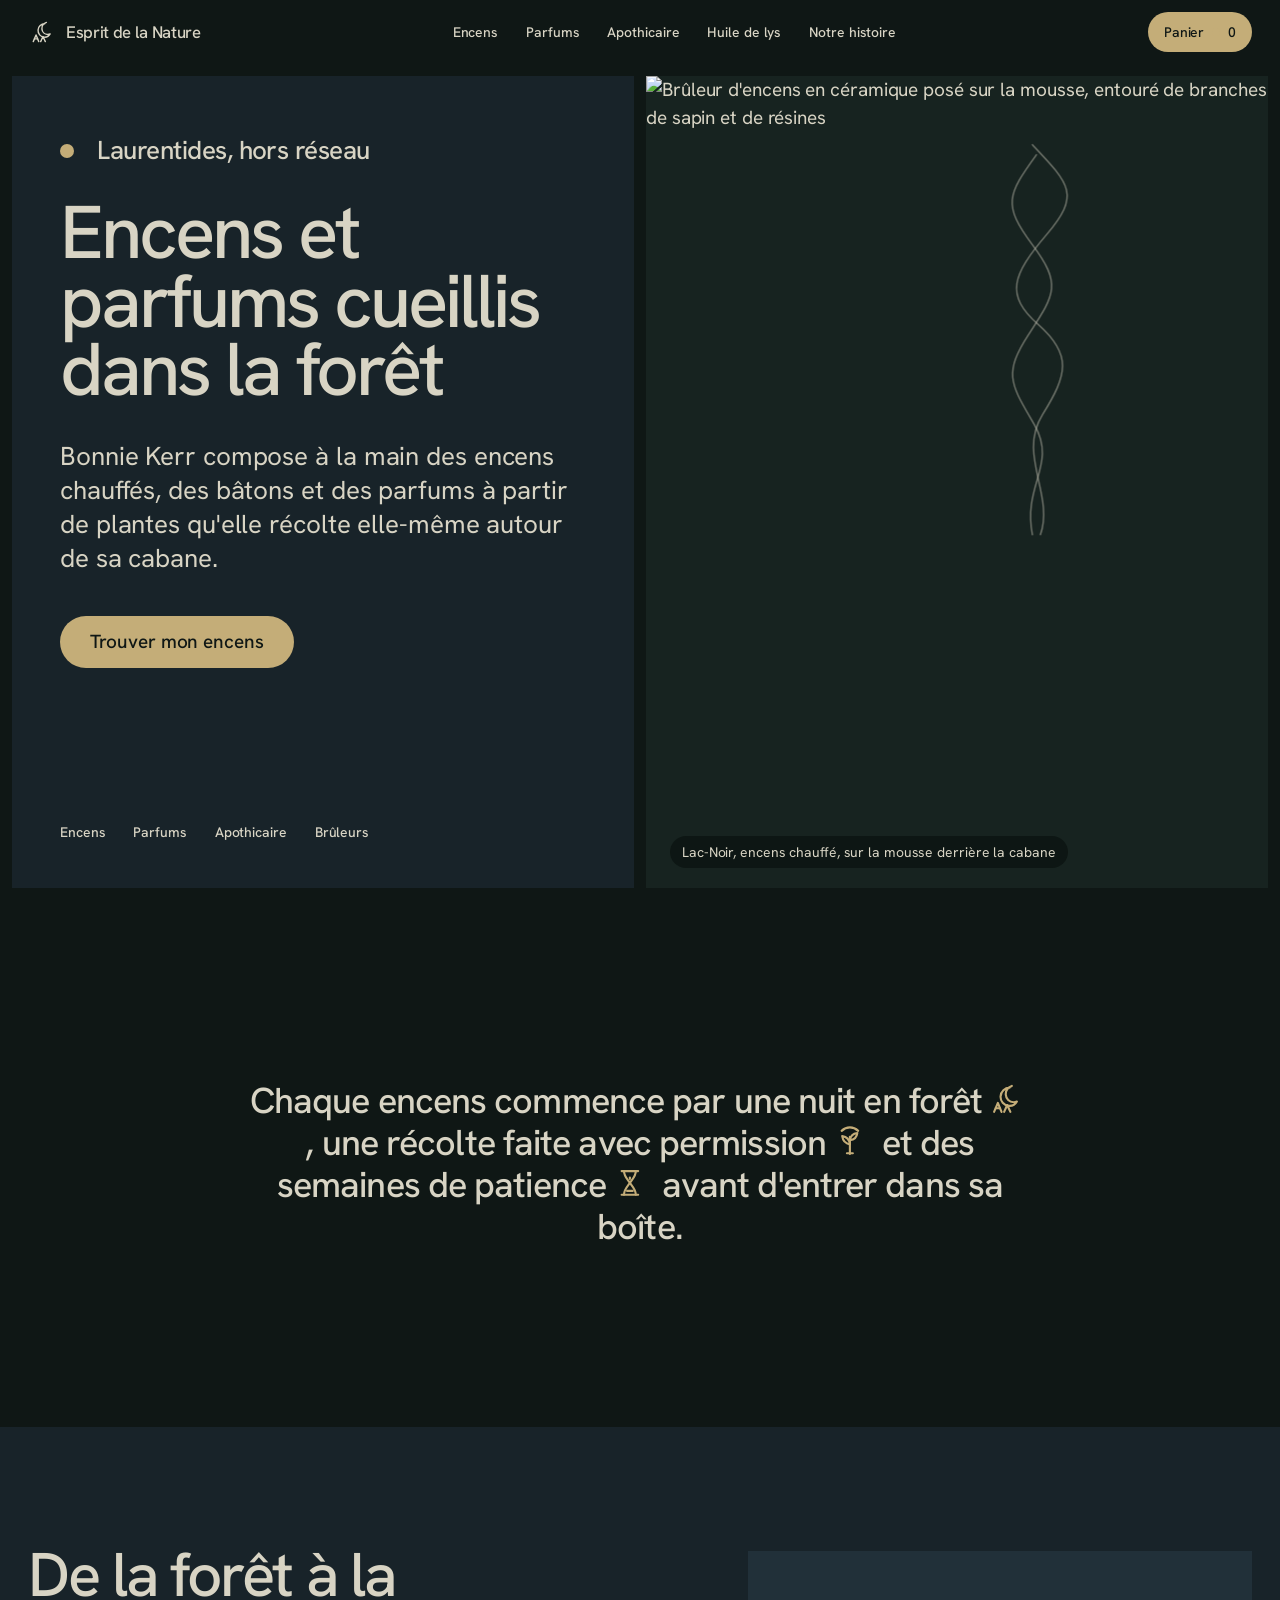
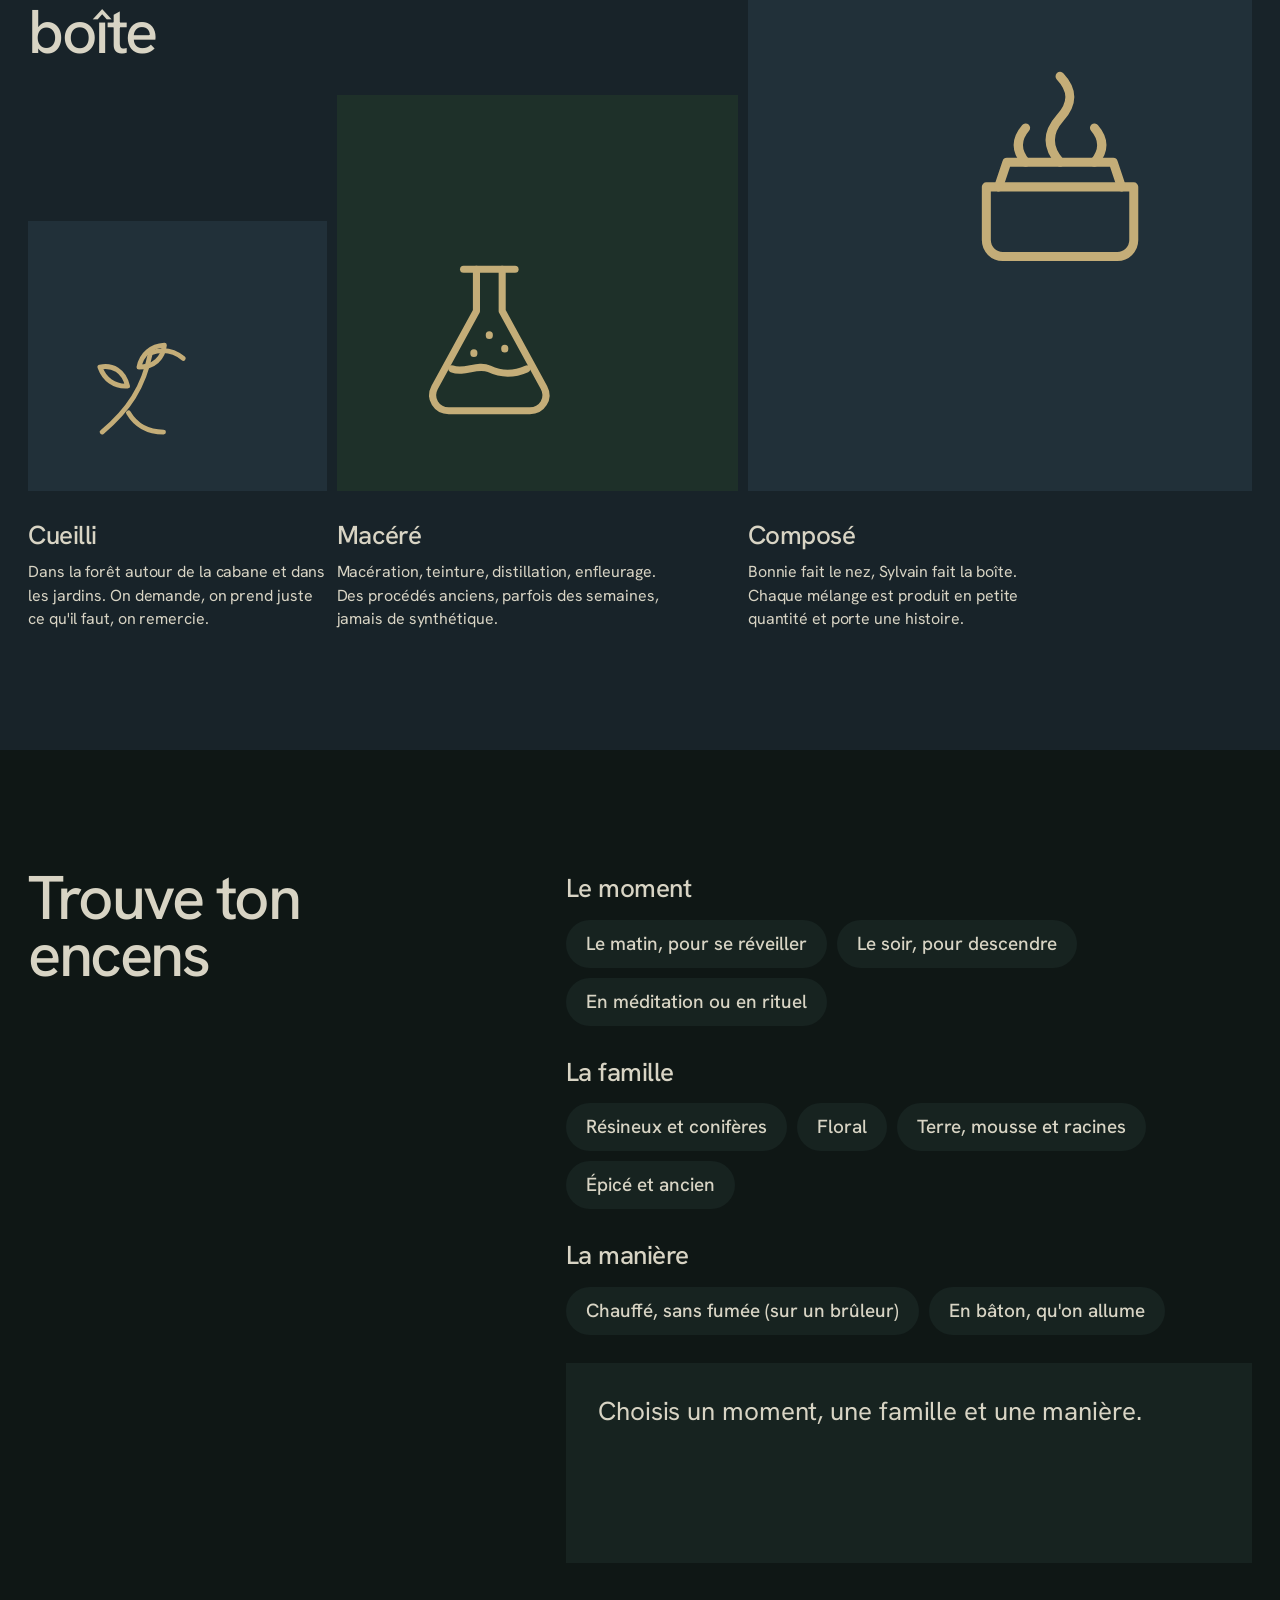
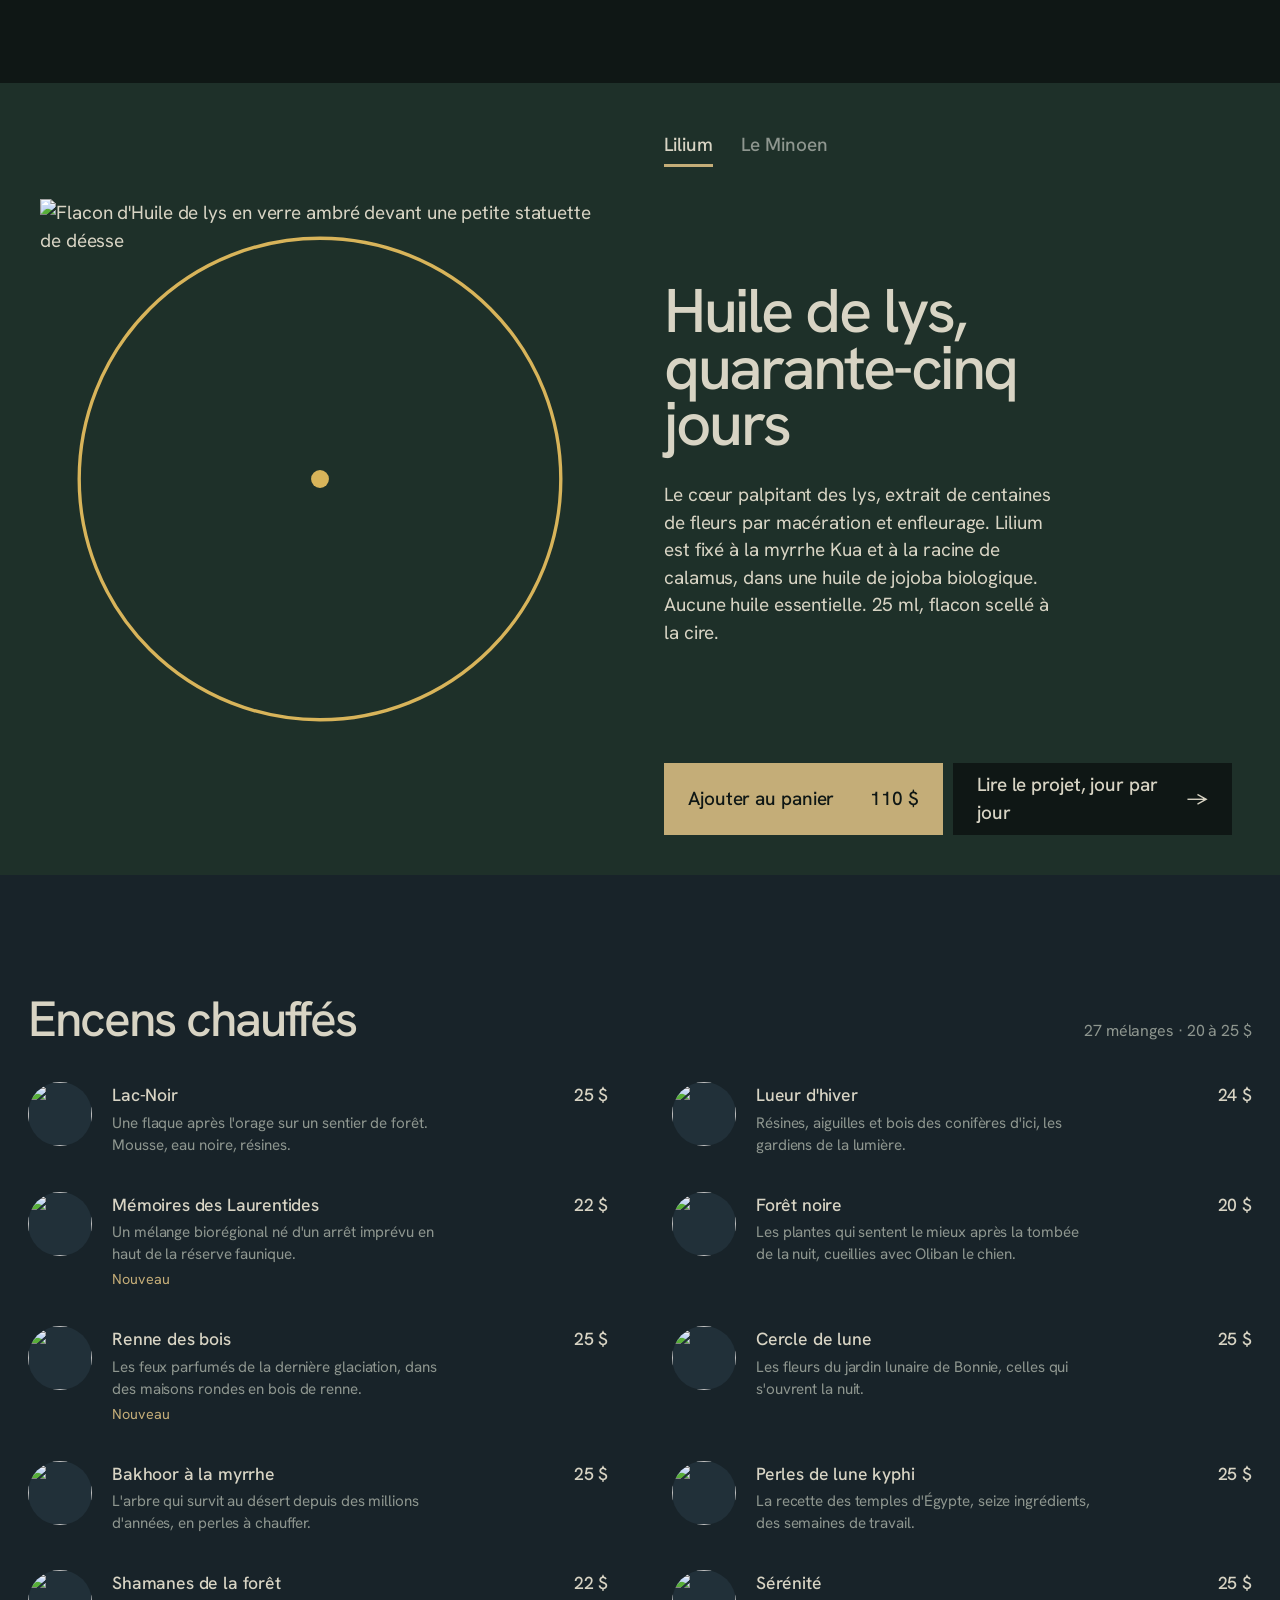
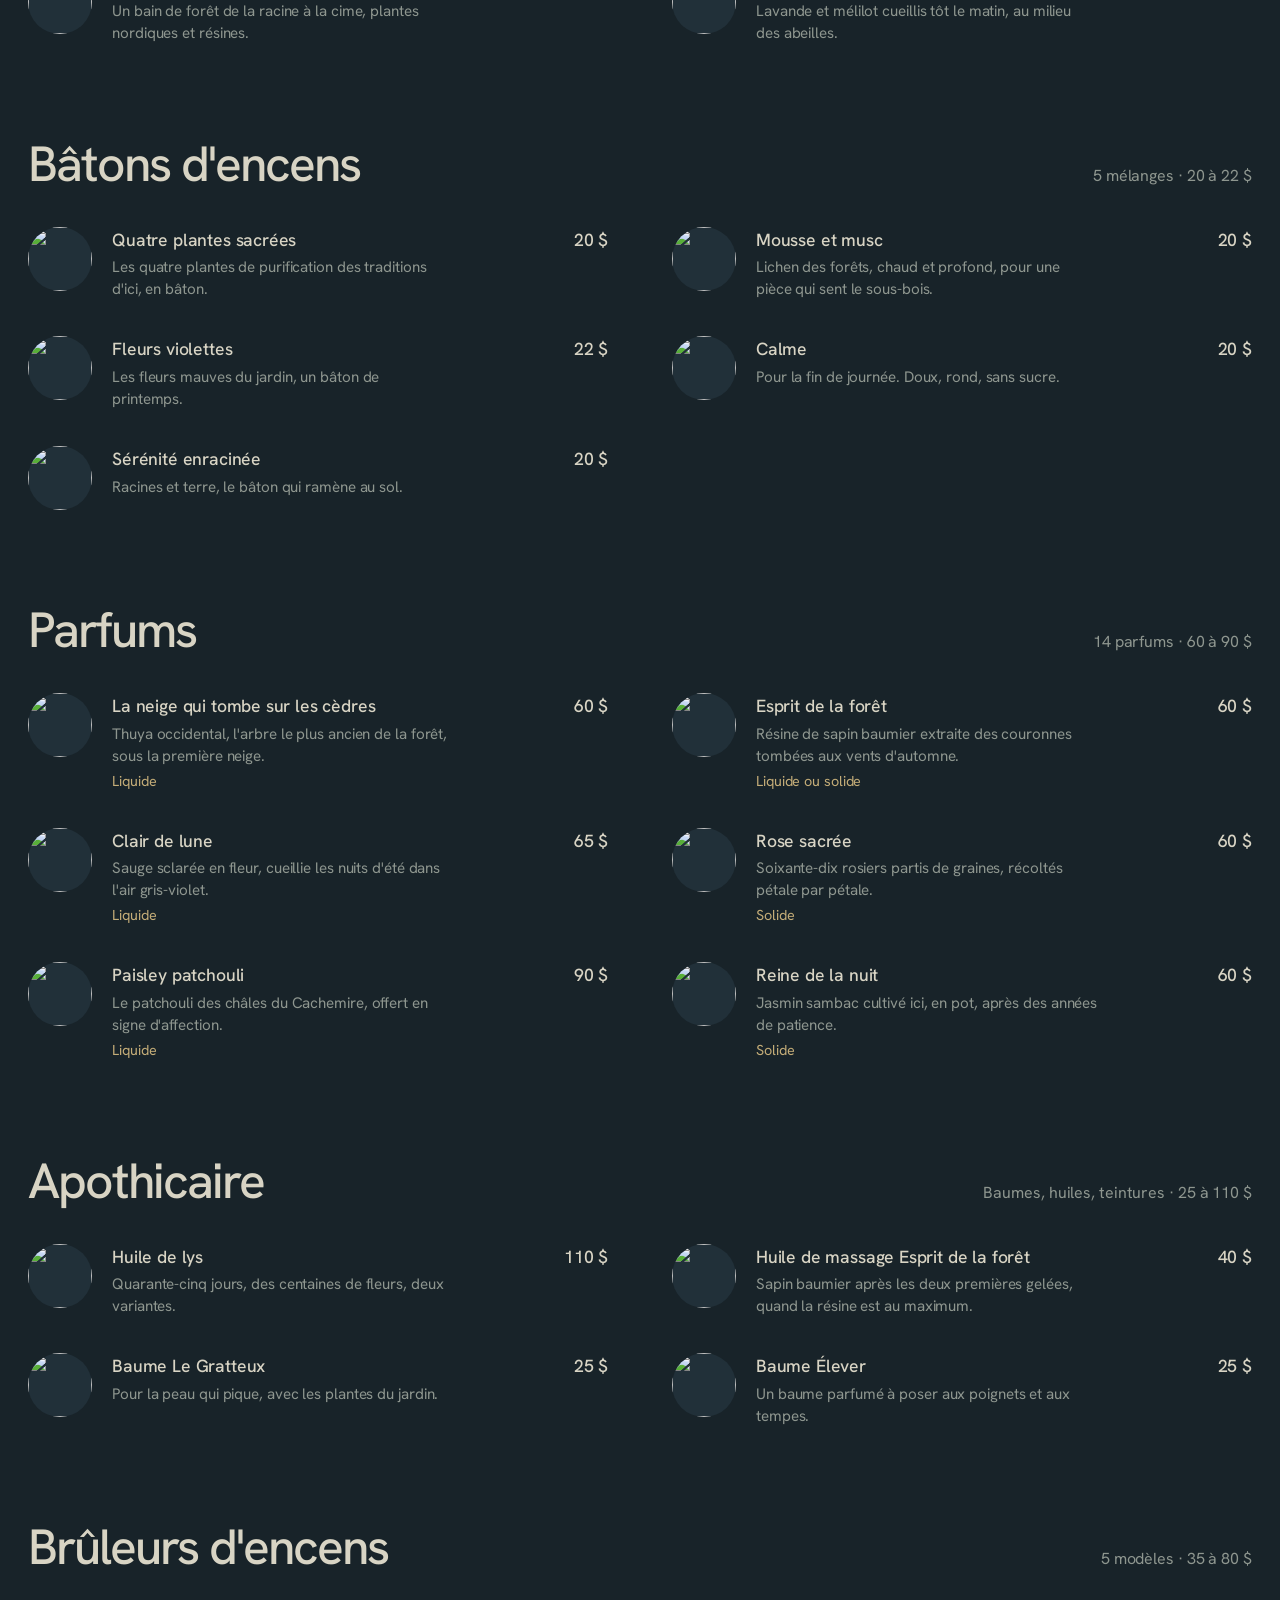
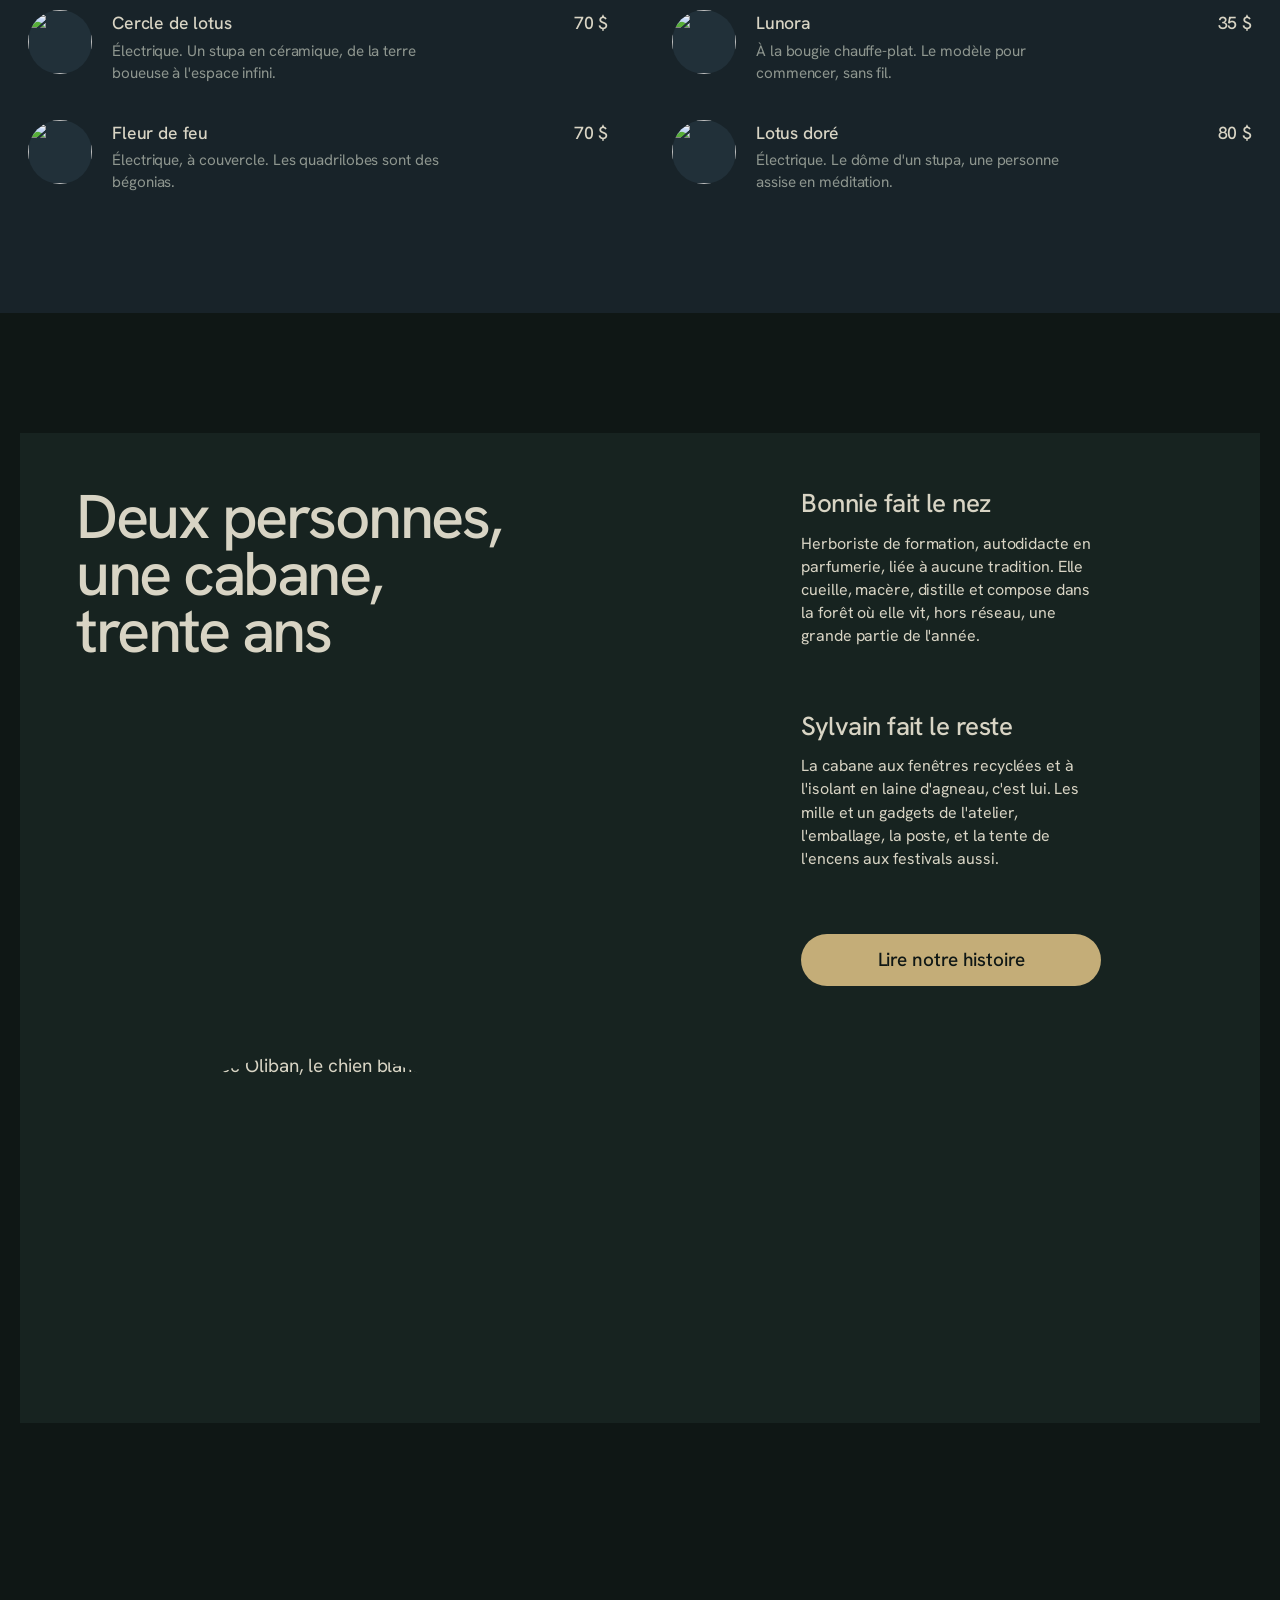
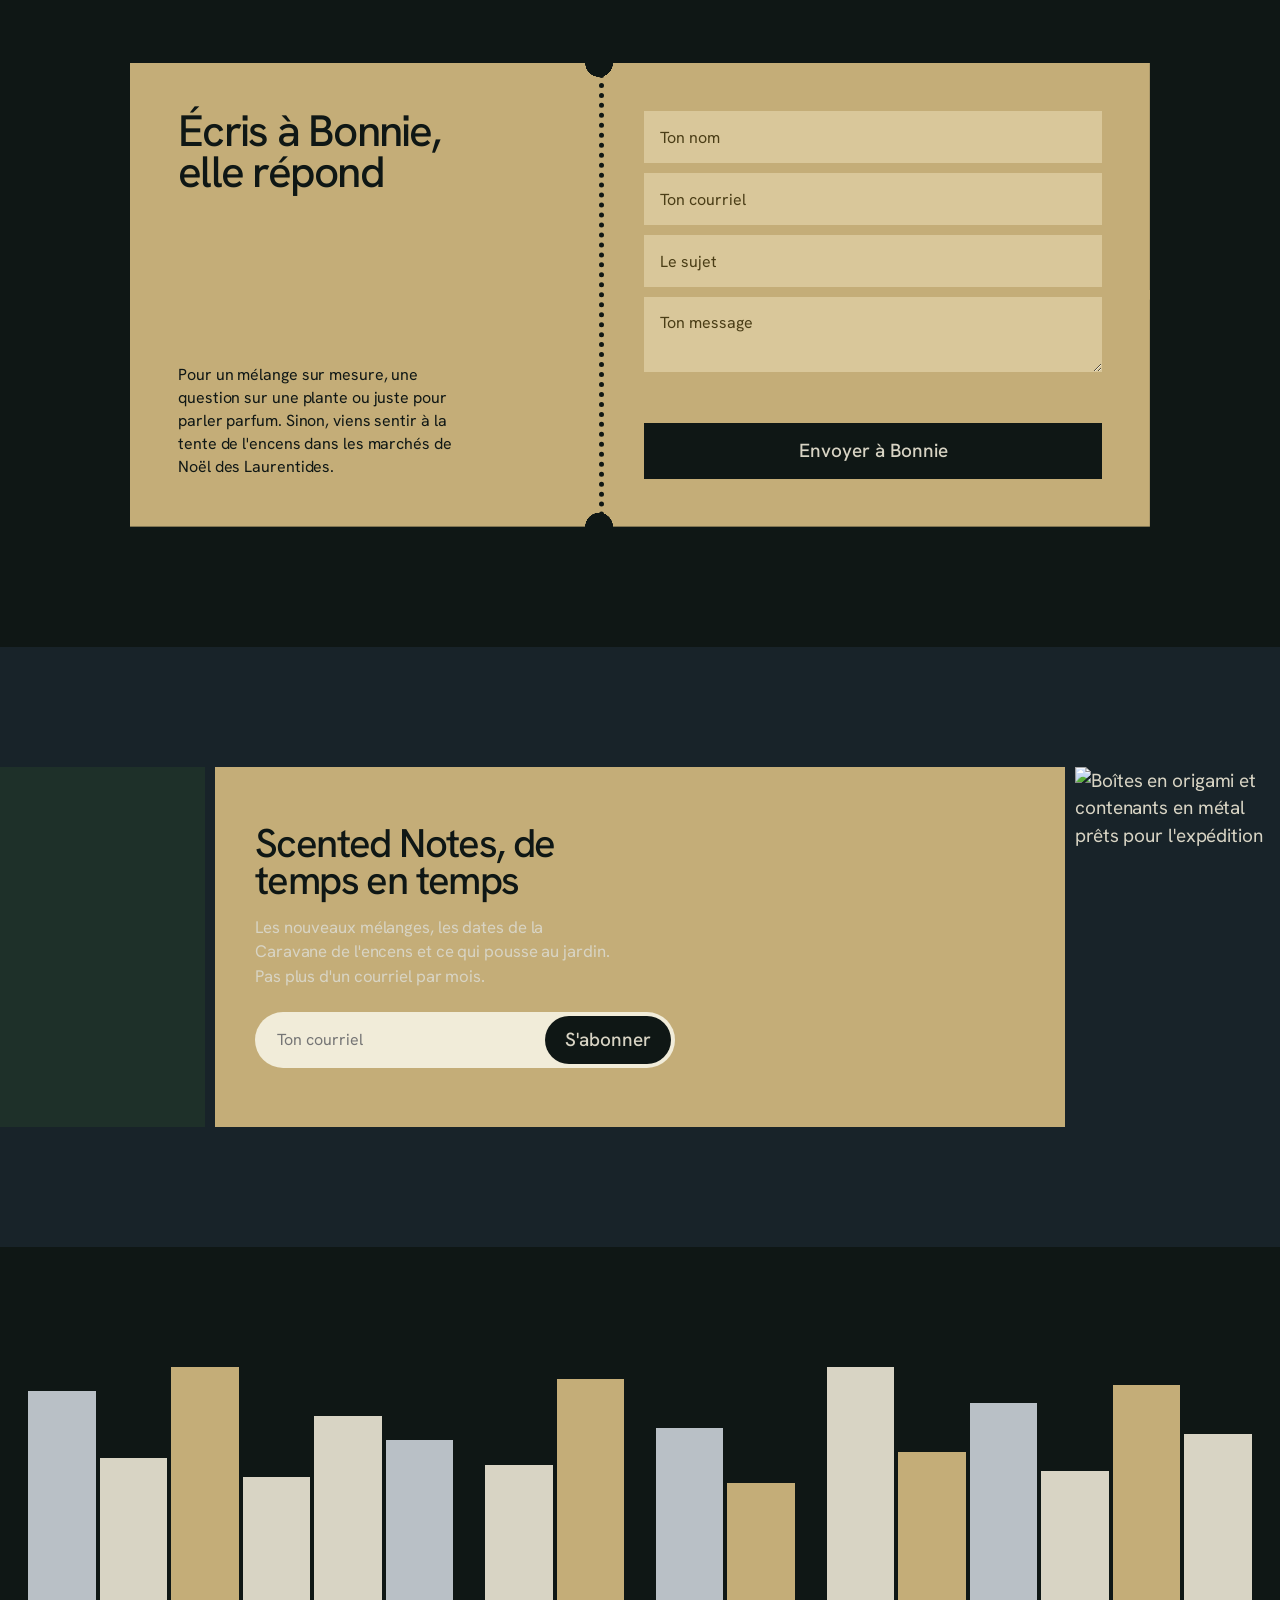
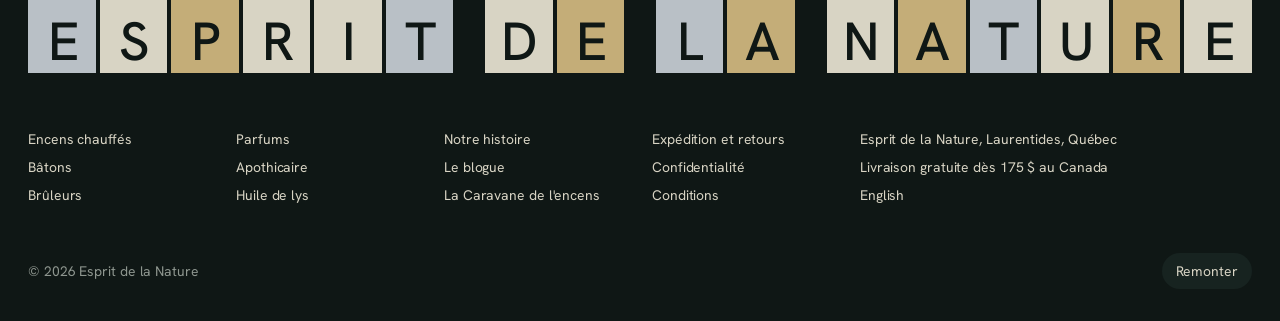
==== commit 3b937169: "Sigils dessinés, couleurs adoucies, plus de ronds Co-Authored-By: Claude Fable 5.1 <noreply@anthropi" ====
--- a/index.html
+++ b/index.html
@@ -8,14 +8,14 @@
 <link rel="preconnect" href="https://fonts.googleapis.com">
 <link rel="preconnect" href="https://fonts.gstatic.com" crossorigin>
 <link href="https://fonts.googleapis.com/css2?family=Hanken+Grotesk:wght@400;500&display=swap" rel="stylesheet">
-<link rel="stylesheet" href="style.css">
+<link rel="stylesheet" href="style.css?v=3">
 <script>document.documentElement.classList.remove('no-js')</script>
 </head>
 <body>
 
 <header class="nav" id="nav">
   <a class="nav__mark" href="index.html" aria-label="Esprit de la Nature, accueil">
-    <svg viewBox="0 0 28 28" aria-hidden="true"><circle cx="14" cy="14" r="12" fill="none" stroke="currentColor" stroke-width="2.5"/><circle cx="14" cy="14" r="4.5" fill="currentColor"/></svg>
+    <svg class="sig" style="width:28px;height:28px" aria-hidden="true"><use href="#sig-nuit"/></svg>
     Esprit de la Nature
   </a>
   <nav class="nav__links" aria-label="Principale">
@@ -38,13 +38,20 @@
 </div>
 
 <main>
+<svg width="0" height="0" style="position:absolute" aria-hidden="true">
+  <symbol id="sig-nuit" viewBox="0 0 32 32"><path d="M21 5c-3.2 1.1-5.3 4-5.1 7.4.2 3.6 3 6.4 6.6 6.4 1 0 2-.2 2.8-.6-1.3 2.4-3.9 3.9-6.8 3.7-4.2-.3-7.3-3.9-7-8.1.2-4 3.6-7.2 7.6-7.3"/><path d="M6 27l3.2-7.6L12.3 27"/><path d="M7.4 23.9h3.6"/><path d="M14.5 27l2.6-5.8 2.7 5.8"/></symbol>
+  <symbol id="sig-permission" viewBox="0 0 32 32"><path d="M16 27V12.5"/><path d="M16 19c-3.4-.6-6-3.4-6.5-7 3.5.4 6.1 3 6.5 7z"/><path d="M16 15.5c.4-3.3 2.9-5.8 6.3-6.2-.4 3.4-2.9 5.9-6.3 6.2z"/><path d="M9 7.5c2-1.9 4.3-2.9 7-2.9s5 1 7 2.9"/><path d="M13.5 26.5h5"/></symbol>
+  <symbol id="sig-patience" viewBox="0 0 32 32"><path d="M9 6h14M9 26h14"/><path d="M11 6c0 4.6 3 7 5 10-2 3-5 5.4-5 10M21 6c0 4.6-3 7-5 10 2 3 5 5.4 5 10"/><path d="M13.6 22.8h4.8"/><path d="M16 11.4v1.2"/></symbol>
+  <symbol id="sig-cueilli" viewBox="0 0 32 32"><path d="M7 26c6-5 9.5-10.3 11-18"/><path d="M12.8 15.5c-3 .2-5.3-1.5-6.3-4.3 2.9-.6 5.4.8 6.3 4.3z"/><path d="M15.4 11.2c.6-3 2.8-4.8 5.8-5-.3 3-2.4 5-5.8 5z"/><path d="M18 8c2.7-1 5.3-.6 7.5 1.2"/><path d="M21 26c-3.6 0-6.4-1.7-8-4.4"/></symbol>
+  <symbol id="sig-macere" viewBox="0 0 32 32"><path d="M12 5h8"/><path d="M14 5v6.5L7.5 23.4c-.9 1.7.3 3.6 2.2 3.6h12.6c1.9 0 3.1-1.9 2.2-3.6L18 11.5V5"/><path d="M10.2 20.5c2 .8 3.9-.9 5.8 0s3.8 .9 5.8 0"/><path d="M16 15.2v.1M13.6 18v.1M18.4 17.3v.1"/></symbol>
+  <symbol id="sig-compose" viewBox="0 0 32 32"><path d="M7 18.5h18v6.5a2 2 0 0 1-2 2H9a2 2 0 0 1-2-2z"/><path d="M8.5 18.5l1-3h13l1 3"/><path d="M16 15.5c-1.6-1.8-1.6-3.6 0-5.4 1.6-1.8 1.6-3.4 0-5.1"/><path d="M11.8 15.5c-1.2-1.4-1.2-2.8 0-4.2M20.2 15.5c1.2-1.4 1.2-2.8 0-4.2"/></symbol>
+</svg>
 
 <!-- HERO : la carte et la pièce -->
 <section class="hero" aria-label="Présentation">
   <div class="hero__card">
     <div>
-      <div class="hero__band" aria-hidden="true"><i></i><i></i><i></i><i></i><i></i><i></i><i></i><i></i><i></i><i></i><i></i><i></i><i></i><i></i><i></i><i></i></div>
-      <div class="hero__body">
+            <div class="hero__body" style="padding-top:56px">
         <div class="hero__word"><span class="dot"></span>Laurentides, hors réseau</div>
         <h1>Encens et parfums cueillis dans la forêt</h1>
         <p>Bonnie Kerr compose à la main des encens chauffés, des bâtons et des parfums à partir de plantes qu'elle récolte elle-même autour de sa cabane.</p>
@@ -73,16 +80,16 @@
 
 <!-- ÉNONCÉ -->
 <section class="statement" aria-label="Ce qu'on fait">
-  <p class="rv">Chaque encens commence par une nuit en forêt<span class="ring"><img src="https://mlw9xtittklw.i.optimole.com/cb:22iB.ef9/w:200/h:auto/q:mauto/f:best/https://espritdelanature.ca/wp-content/uploads/2022/11/Website-Photo-copy.jpg" width="200" height="200" alt="" loading="lazy"></span>, une récolte faite avec permission<span class="ring"><img src="https://mlw9xtittklw.i.optimole.com/cb:22iB.ef9/w:200/h:auto/q:mauto/f:best/https://espritdelanature.ca/wp-content/uploads/2024/04/In-the-Gathering-Bucket.jpg" width="200" height="200" alt="" loading="lazy"></span> et des semaines de patience<span class="ring"><img src="https://mlw9xtittklw.i.optimole.com/cb:22iB.ef9/w:200/h:auto/q:mauto/f:best/https://espritdelanature.ca/wp-content/uploads/2026/02/Hamd-with-Mortar-and-Pestel.webp" width="200" height="200" alt="" loading="lazy"></span> avant d'entrer dans sa boîte.</p>
+  <p class="rv">Chaque encens commence par une nuit en forêt<svg class="sig" aria-hidden="true"><use href="#sig-nuit"/></svg>, une récolte faite avec permission<svg class="sig" aria-hidden="true"><use href="#sig-permission"/></svg> et des semaines de patience<svg class="sig" aria-hidden="true"><use href="#sig-patience"/></svg> avant d'entrer dans sa boîte.</p>
 </section>
 
 <!-- DE LA FORÊT À LA BOÎTE -->
 <section class="section on-paper" aria-labelledby="h-steps">
   <div class="steps">
     <h2 class="steps__head rv" id="h-steps">De la forêt à la boîte</h2>
-    <div class="tile tile--1 rv"><img src="https://mlw9xtittklw.i.optimole.com/cb:22iB.ef9/w:700/h:auto/q:mauto/f:best/https://espritdelanature.ca/wp-content/uploads/2024/04/In-the-Gathering-Bucket.jpg" width="700" height="564" alt="Le seau de récolte rempli de fleurs fraîchement cueillies" loading="lazy"></div>
-    <div class="tile tile--2 rv"><img src="https://mlw9xtittklw.i.optimole.com/cb:22iB.ef9/w:900/h:auto/q:mauto/f:best/https://espritdelanature.ca/wp-content/uploads/2024/04/Nicotiana-living-enfleurage.jpg" width="900" height="900" alt="Fleurs de tabac d'ornement en enfleurage vivant dans un bocal" loading="lazy"></div>
-    <div class="tile tile--3 rv"><img src="https://mlw9xtittklw.i.optimole.com/cb:22iB.ef9/w:1100/h:auto/q:mauto/f:best/https://espritdelanature.ca/wp-content/uploads/2024/05/Website-incense-group-photo.jpg" width="1100" height="1100" alt="Les boîtes rondes d'encens chauffé d'Esprit de la Nature réunies sur une table" loading="lazy"></div>
+    <div class="tile tile--1 rv"><svg class="sig" aria-hidden="true"><use href="#sig-cueilli"/></svg></div>
+    <div class="tile tile--2 rv"><svg class="sig" aria-hidden="true"><use href="#sig-macere"/></svg></div>
+    <div class="tile tile--3 rv"><svg class="sig" aria-hidden="true"><use href="#sig-compose"/></svg></div>
     <div class="steps__txt steps__txt--1 rv"><b>Cueilli</b><p>Dans la forêt autour de la cabane et dans les jardins. On demande, on prend juste ce qu'il faut, on remercie.</p></div>
     <div class="steps__txt steps__txt--2 rv"><b>Macéré</b><p>Macération, teinture, distillation, enfleurage. Des procédés anciens, parfois des semaines, jamais de synthétique.</p></div>
     <div class="steps__txt steps__txt--3 rv"><b>Composé</b><p>Bonnie fait le nez, Sylvain fait la boîte. Chaque mélange est produit en petite quantité et porte une histoire.</p></div>
@@ -286,6 +293,6 @@
 
 <script src="https://cdnjs.cloudflare.com/ajax/libs/gsap/3.12.5/gsap.min.js"></script>
 <script src="https://cdnjs.cloudflare.com/ajax/libs/gsap/3.12.5/ScrollTrigger.min.js"></script>
-<script src="main.js"></script>
+<script src="main.js?v=3"></script>
 </body>
 </html>
--- a/style.css
+++ b/style.css
@@ -3,16 +3,16 @@
    Palette tirée des photos : épinette, cire d'abeille, cuivre. */
 
 :root{
-  --bg:#0b1310;        /* forêt, la nuit */
-  --surface:#13201b;
-  --ink:#e6e8e0;       /* argent de lune */
-  --muted:#9fa9a3;
-  --accent:#d8b45a;    /* or de lune */
-  --accent-ink:#0b1310;
-  --paper:#141f27;     /* clair de lune, bleu-nuit */
-  --paper-ink:#e6e8e0;
-  --paper-2:#1f2d37;
-  --moss:#1c3328;
+  --bg:#0f1715;        /* forêt, la nuit */
+  --surface:#172320;
+  --ink:#d8d4c4;       /* argent de lune, doux */
+  --muted:#8e968f;
+  --accent:#c4ad78;    /* or de lune, voilé */
+  --accent-ink:#0f1715;
+  --paper:#182329;     /* clair de lune, bleu-nuit */
+  --paper-ink:#d8d4c4;
+  --paper-2:#213039;
+  --moss:#1e3029;
 
   --m:clamp(16px,2.2vw,32px);     /* marge extérieure unique */
   --gap:120px;                     /* entre sections */
@@ -55,13 +55,20 @@
   background:var(--accent);color:var(--accent-ink);font-weight:500;
   transition:transform .18s var(--ease-out),background .18s;
 }
-.btn:hover{background:#e6c472}
+.btn:hover{background:#d2bc88}
 .btn:active{transform:scale(.97)}
 .btn--ghost{background:transparent;color:var(--ink);box-shadow:inset 0 0 0 2px currentColor}
 .btn--ghost:hover{background:var(--ink);color:var(--bg)}
 .on-paper .btn--ghost{color:var(--paper-ink)}
 .on-paper .btn--ghost:hover{background:var(--paper-ink);color:var(--paper)}
 .dot{display:inline-block;width:.55em;height:.55em;border-radius:50%;background:var(--accent);vertical-align:middle;margin-right:.5em}
+
+/* ---------- sigils ---------- */
+.sig{display:inline-block;width:1em;height:1em;vertical-align:-.12em;fill:none;stroke:currentColor;stroke-width:1.6;stroke-linecap:round;stroke-linejoin:round}
+.statement .sig{width:1.05em;height:1.05em;margin:0 .14em;color:var(--accent);stroke-width:1.8}
+.tile .sig{position:absolute;width:52%;height:52%;left:12%;bottom:12%;color:var(--accent);stroke-width:1.1}
+.tile--3 .sig{left:auto;right:12%;top:14%;bottom:auto}
+.tile--1{background:var(--surface)}
 
 /* ---------- nav ---------- */
 .nav{
@@ -99,7 +106,7 @@
   display:flex;flex-direction:column;justify-content:space-between;
   padding:0 0 40px;min-height:calc(100svh - 88px);
 }
-.hero__band{display:flex;gap:0;height:56px;overflow:hidden;padding:0 20px}
+.hero__band{display:none}
 .hero__band i{flex:0 0 56px;height:56px;border-radius:50%;background:var(--accent);transform:scale(.36)}
 .hero__band i:nth-child(even){background:transparent;box-shadow:inset 0 0 0 5px var(--accent)}
 .hero__body{padding:40px 48px 0}
@@ -221,7 +228,7 @@
 .coupon__l h2{font-size:clamp(1.75rem,1.2rem + 2vw,2.75rem);max-width:12ch}
 .coupon__l p{max-width:34ch;font-size:1rem}
 .coupon__r{padding:48px 48px 48px 40px;border-left:5px dotted var(--bg);display:flex;flex-direction:column;gap:10px}
-.coupon__r input,.coupon__r textarea{width:100%;min-height:52px;border:0;background:#e9cf85;color:var(--accent-ink);padding:14px 16px;font:inherit;font-size:1rem}
+.coupon__r input,.coupon__r textarea{width:100%;min-height:52px;border:0;background:#d9c79a;color:var(--accent-ink);padding:14px 16px;font:inherit;font-size:1rem}
 .coupon__r textarea{min-height:52px;resize:vertical}
 .coupon__r input::placeholder,.coupon__r textarea::placeholder{color:#4a3d16}
 .coupon__r button{min-height:56px;background:var(--bg);color:var(--ink);font-weight:500;margin-top:auto}
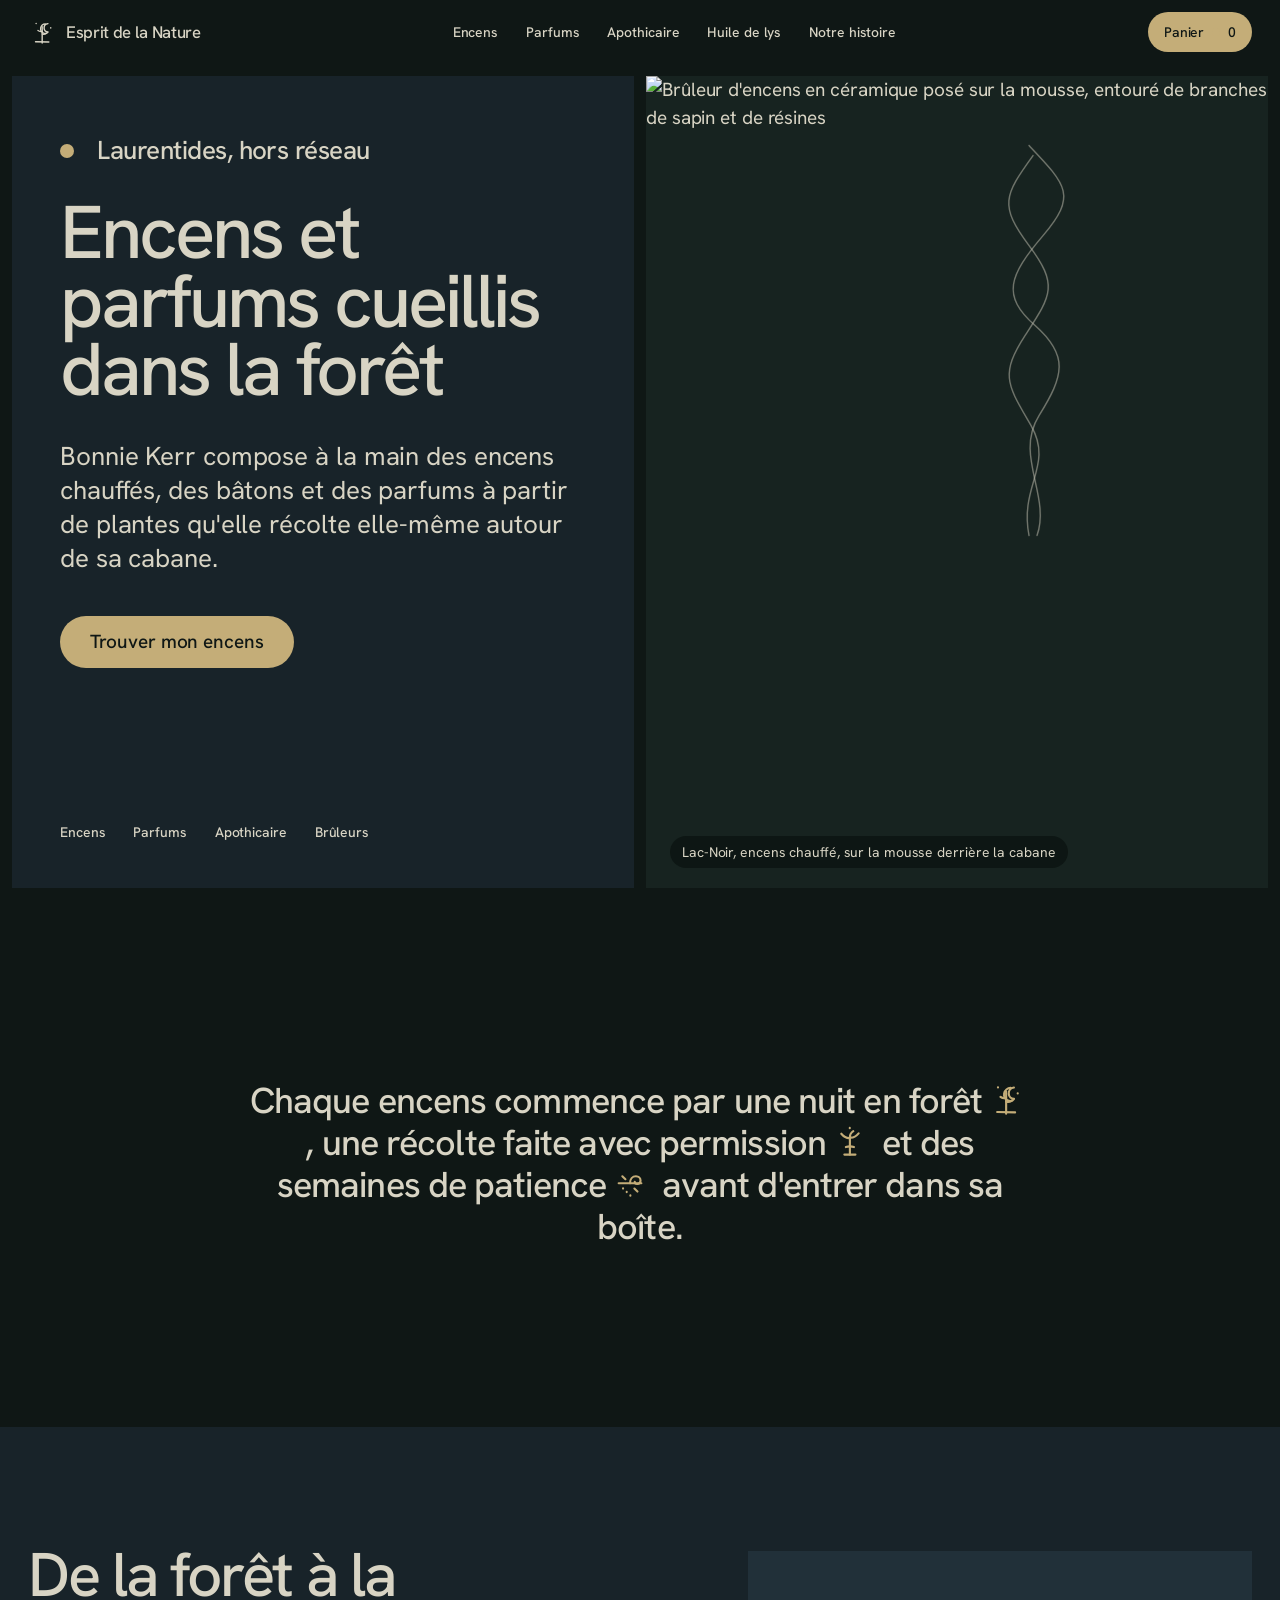
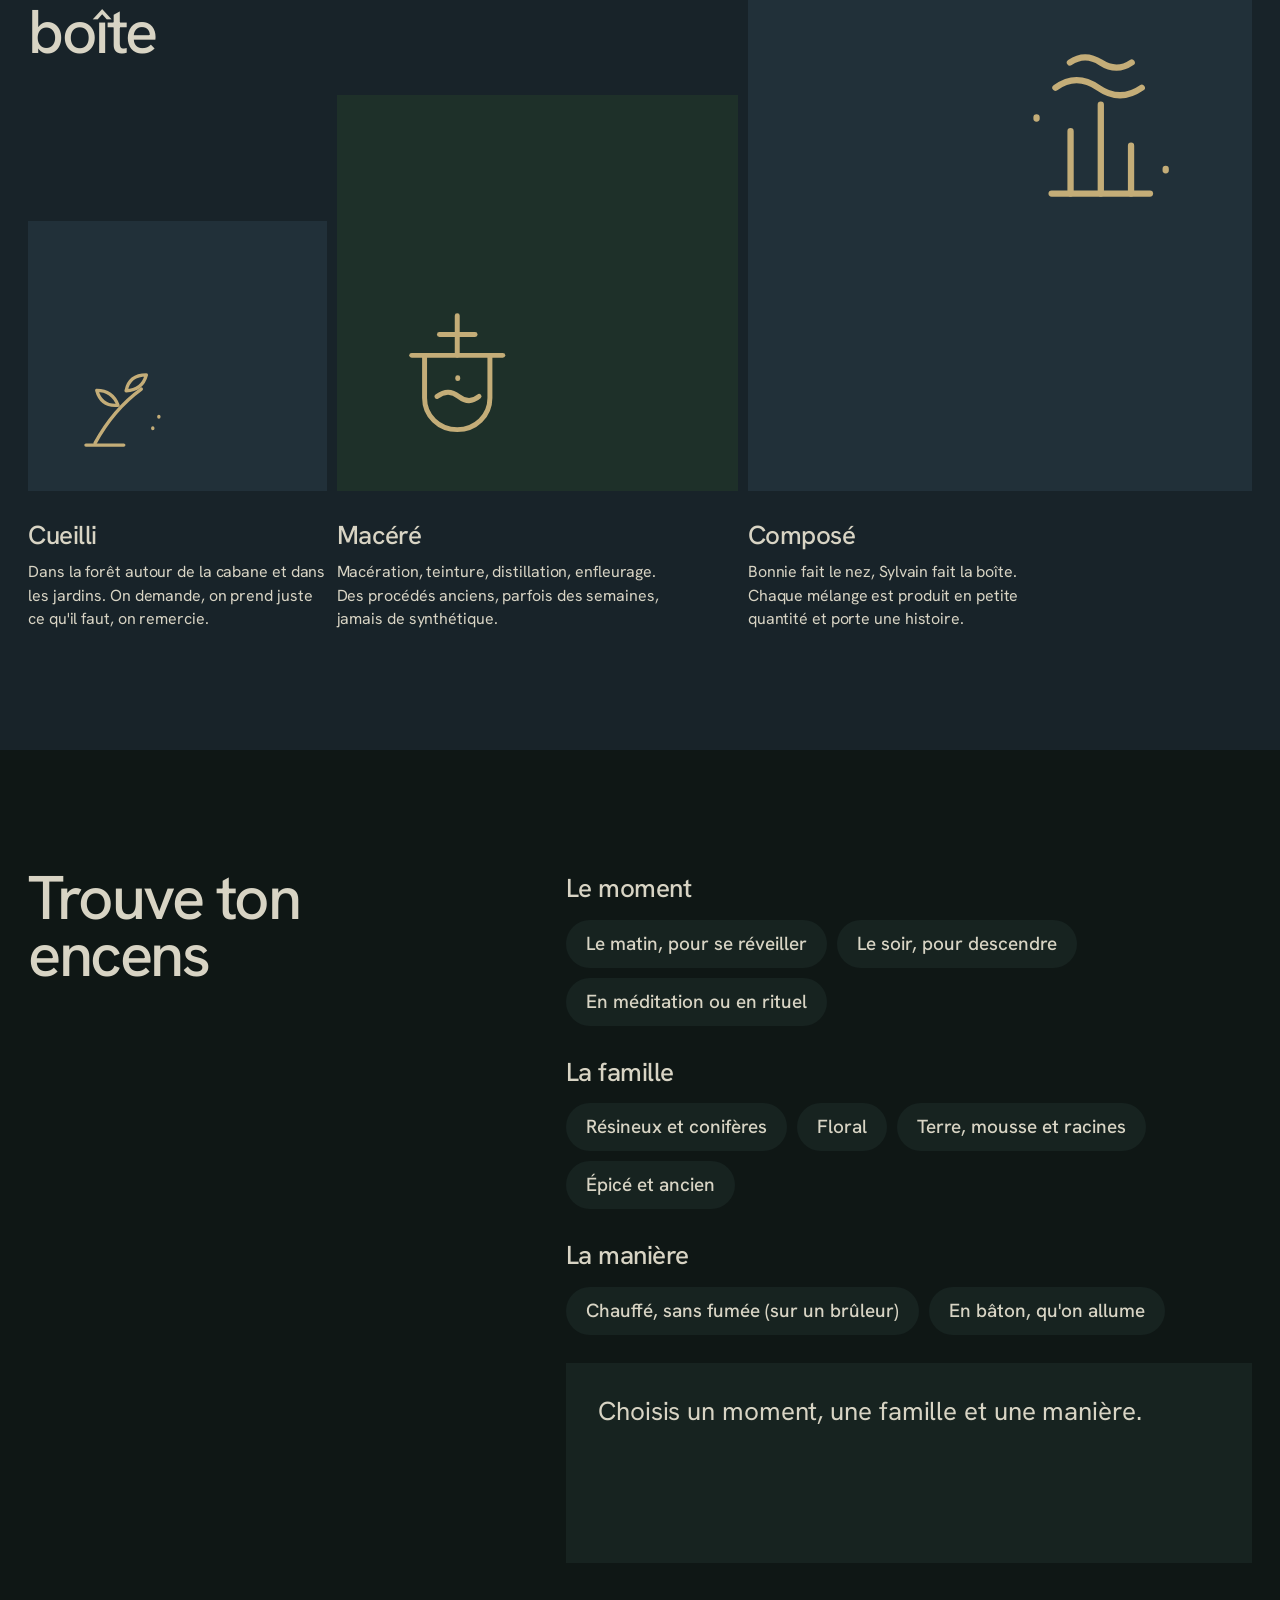
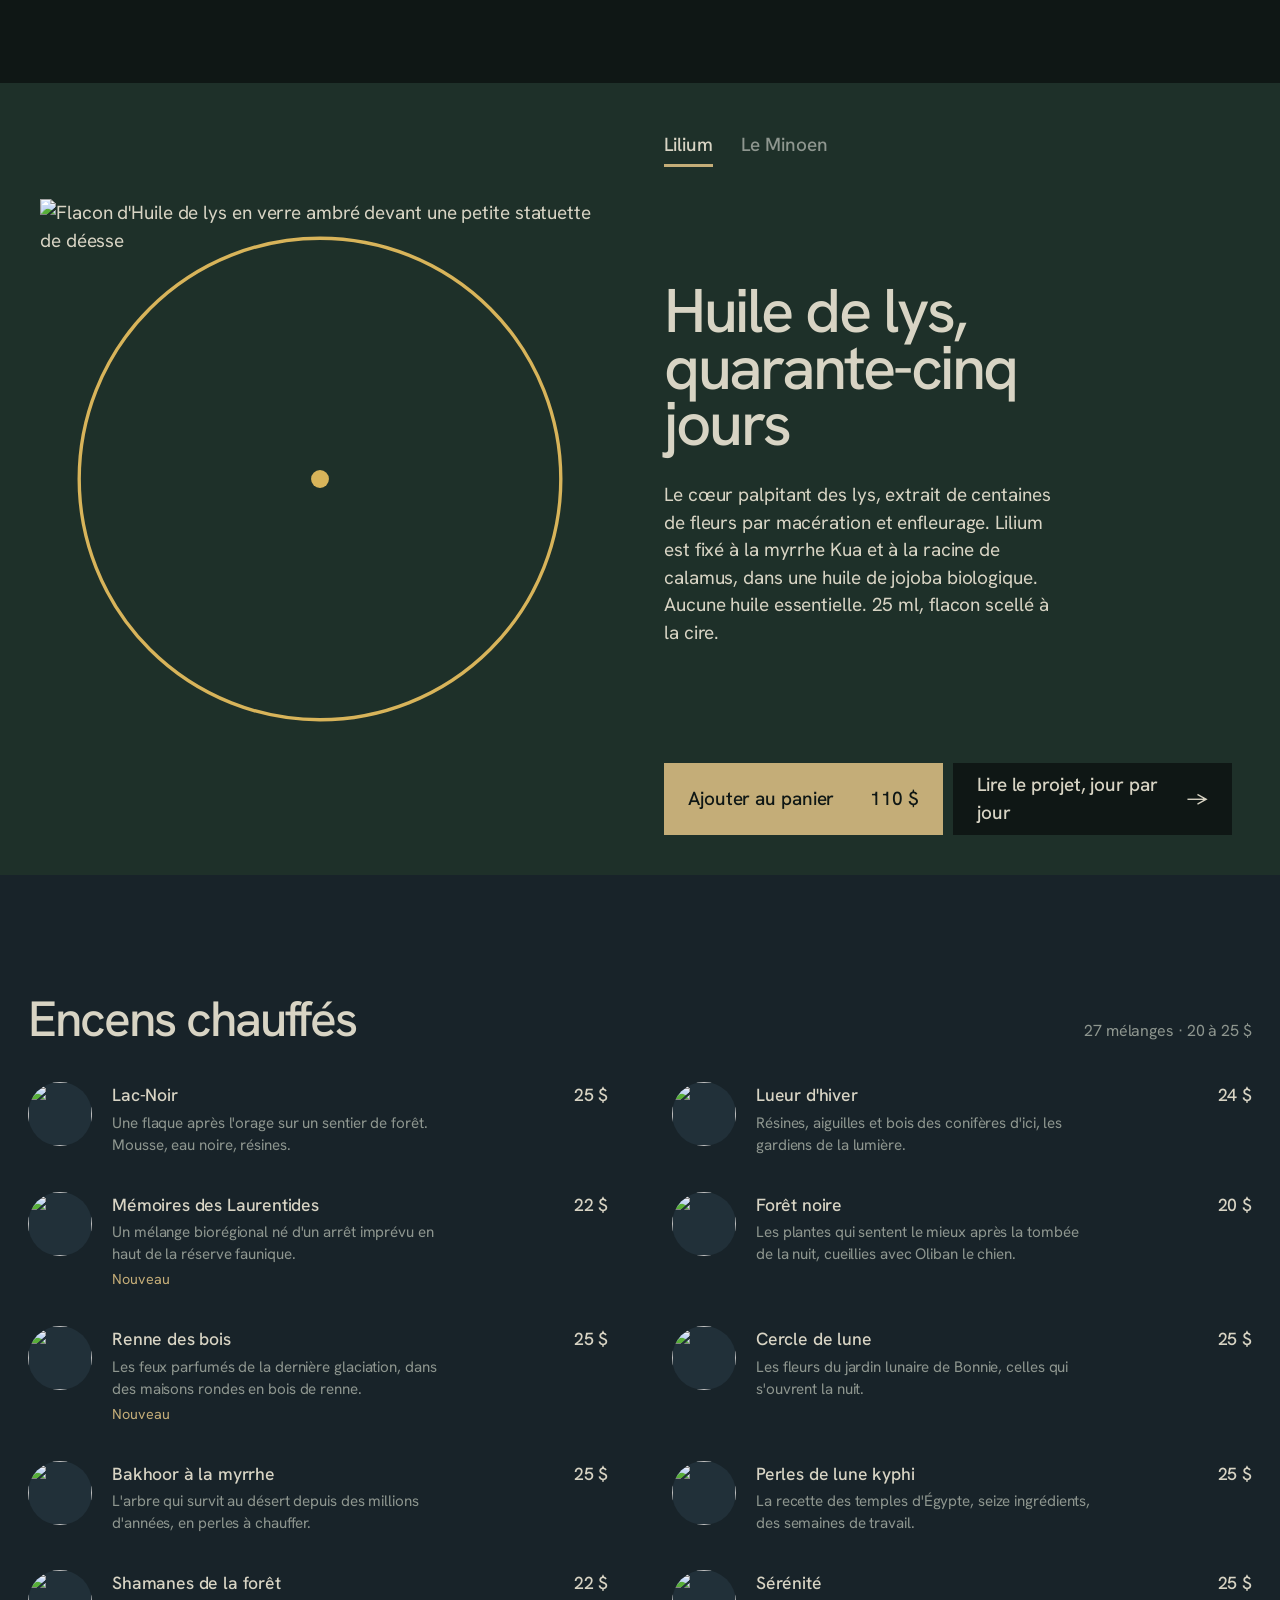
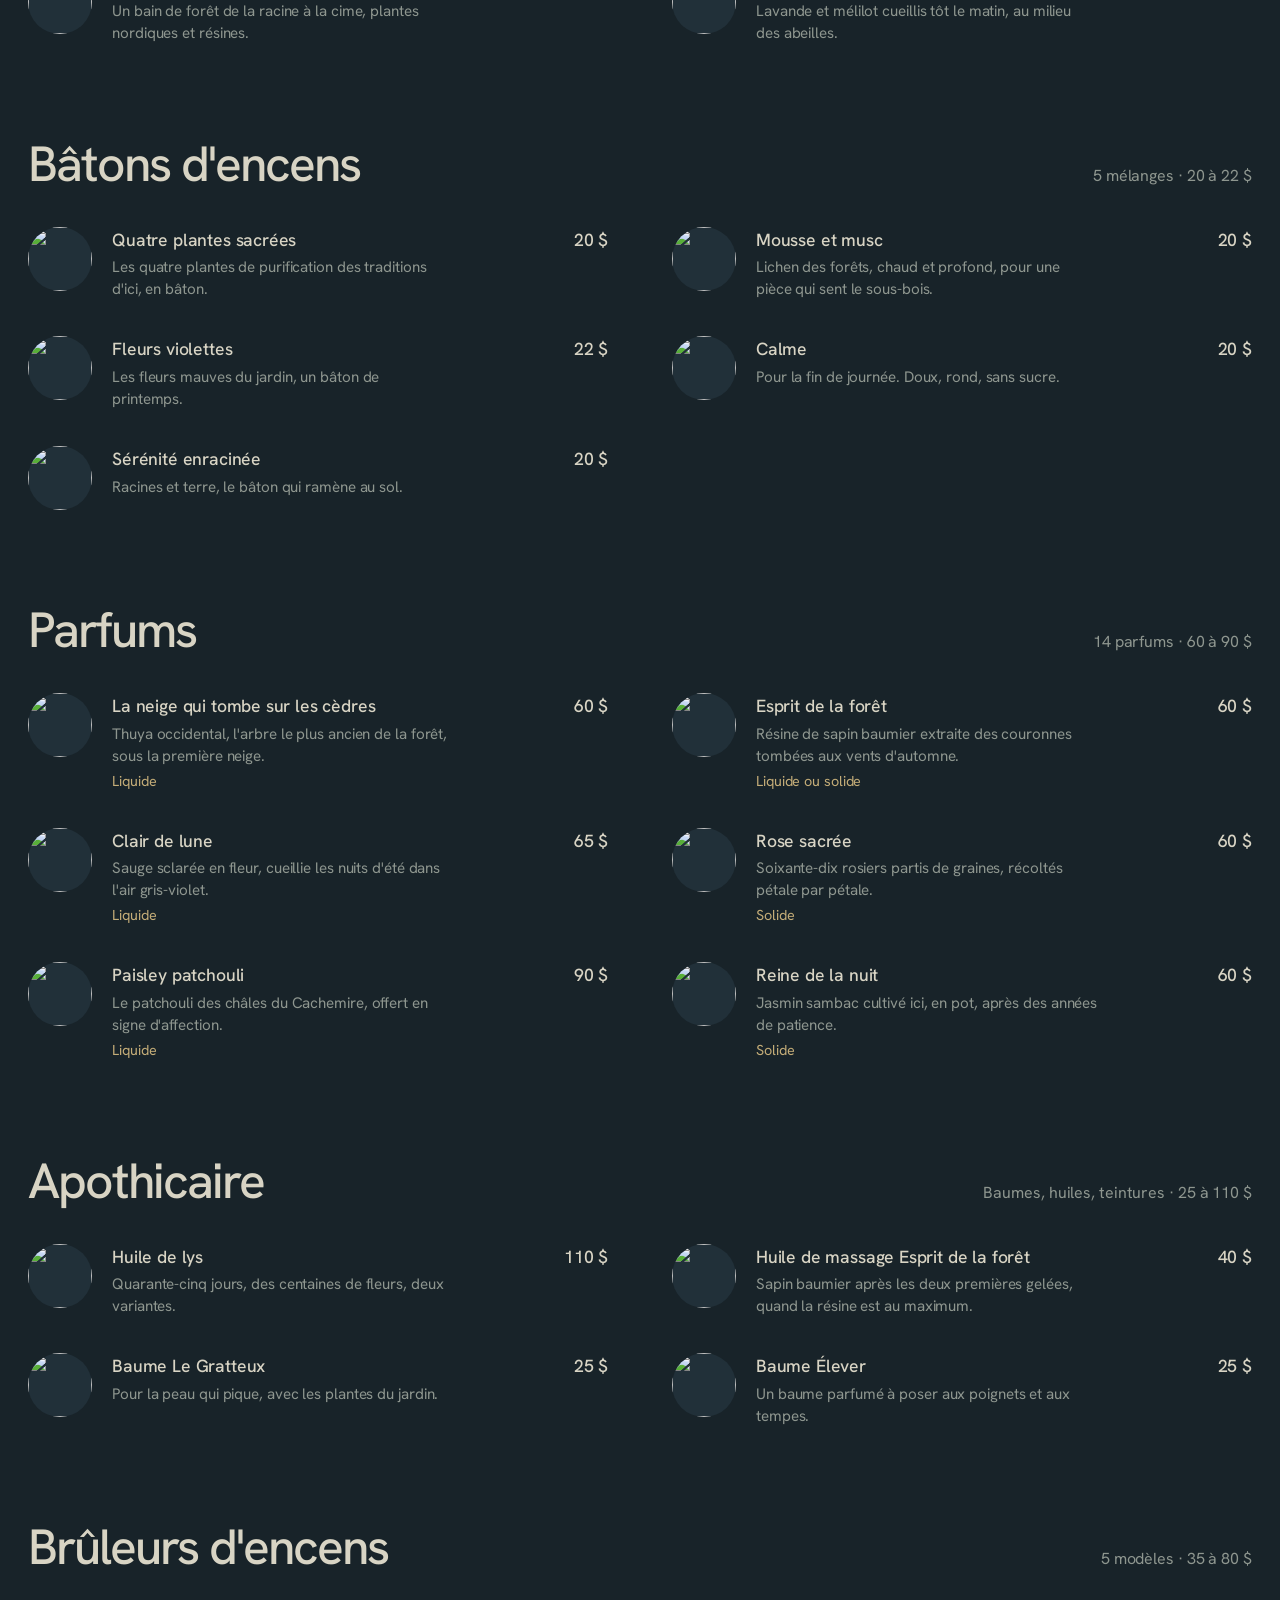
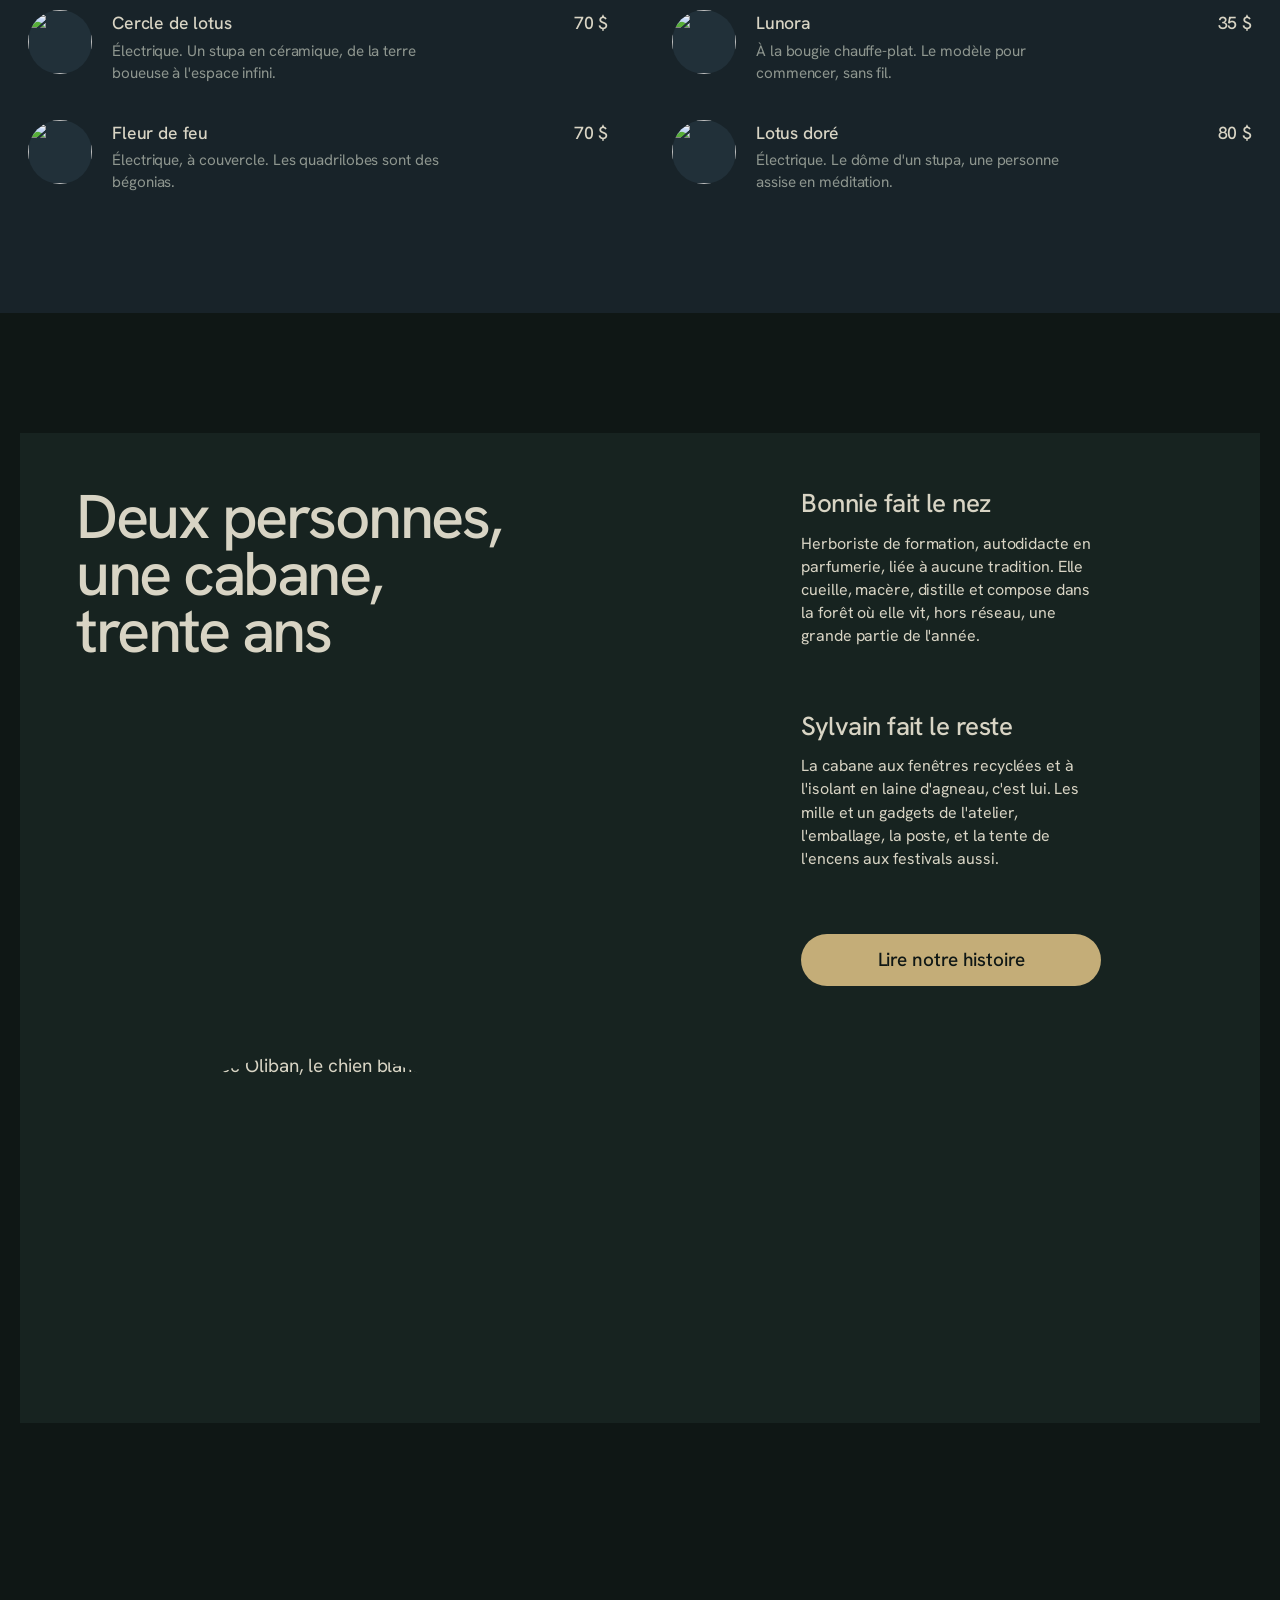
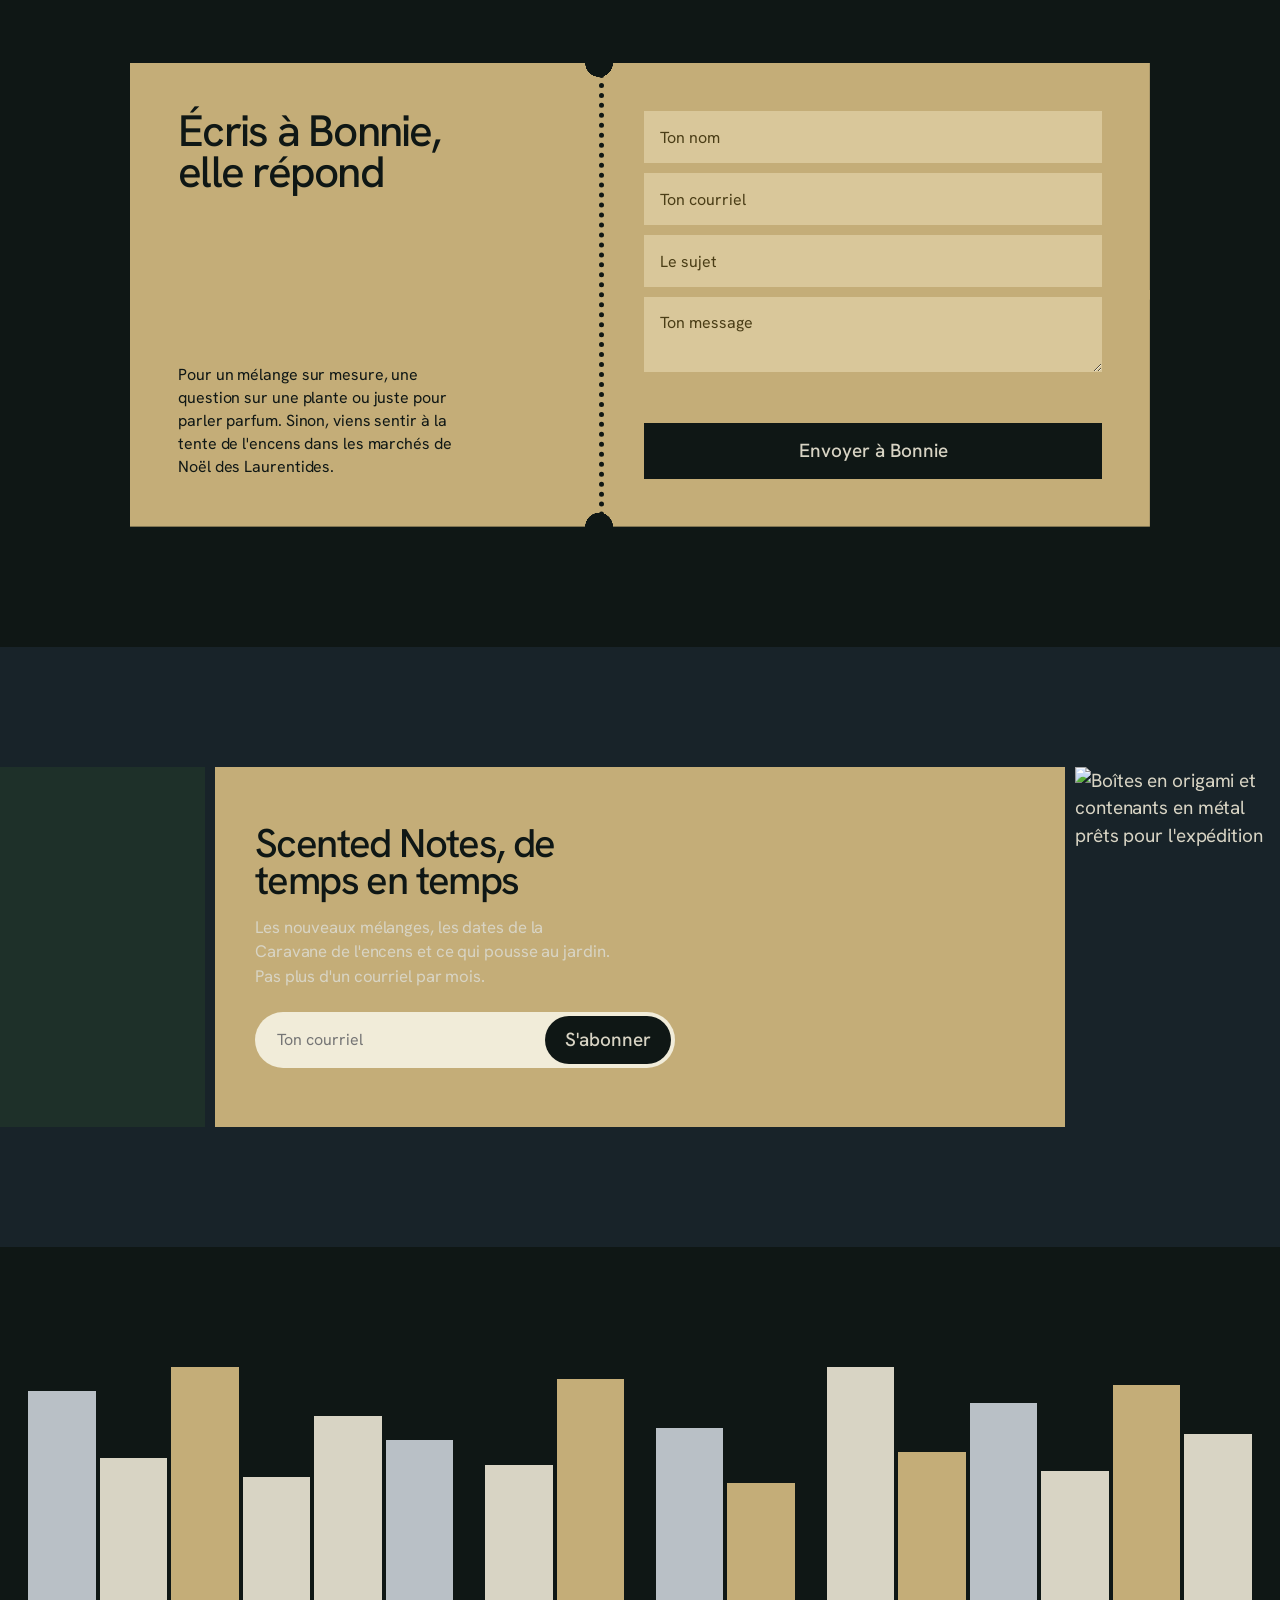
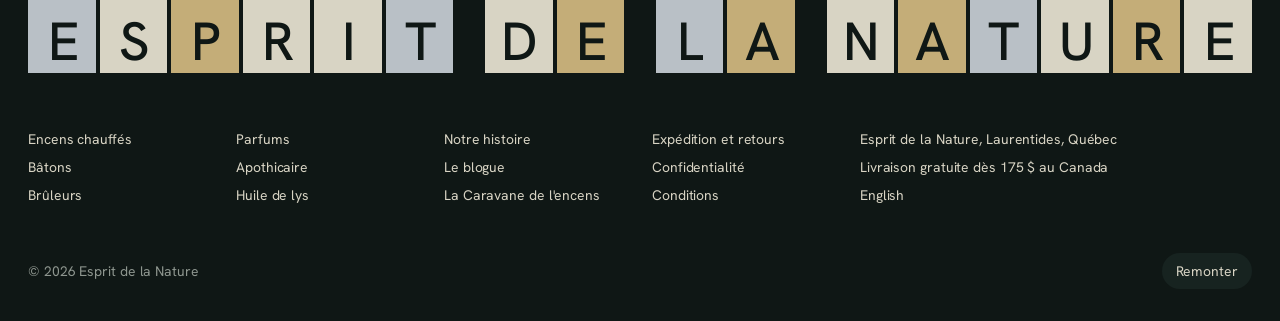
==== commit 15ca91b5: "Sigils plus abstraits Co-Authored-By: Claude Fable 5.1 <noreply@anthropic.com> Claude-Session: https" ====
--- a/index.html
+++ b/index.html
@@ -39,12 +39,12 @@
 
 <main>
 <svg width="0" height="0" style="position:absolute" aria-hidden="true">
-  <symbol id="sig-nuit" viewBox="0 0 32 32"><path d="M21 5c-3.2 1.1-5.3 4-5.1 7.4.2 3.6 3 6.4 6.6 6.4 1 0 2-.2 2.8-.6-1.3 2.4-3.9 3.9-6.8 3.7-4.2-.3-7.3-3.9-7-8.1.2-4 3.6-7.2 7.6-7.3"/><path d="M6 27l3.2-7.6L12.3 27"/><path d="M7.4 23.9h3.6"/><path d="M14.5 27l2.6-5.8 2.7 5.8"/></symbol>
-  <symbol id="sig-permission" viewBox="0 0 32 32"><path d="M16 27V12.5"/><path d="M16 19c-3.4-.6-6-3.4-6.5-7 3.5.4 6.1 3 6.5 7z"/><path d="M16 15.5c.4-3.3 2.9-5.8 6.3-6.2-.4 3.4-2.9 5.9-6.3 6.2z"/><path d="M9 7.5c2-1.9 4.3-2.9 7-2.9s5 1 7 2.9"/><path d="M13.5 26.5h5"/></symbol>
-  <symbol id="sig-patience" viewBox="0 0 32 32"><path d="M9 6h14M9 26h14"/><path d="M11 6c0 4.6 3 7 5 10-2 3-5 5.4-5 10M21 6c0 4.6-3 7-5 10 2 3 5 5.4 5 10"/><path d="M13.6 22.8h4.8"/><path d="M16 11.4v1.2"/></symbol>
-  <symbol id="sig-cueilli" viewBox="0 0 32 32"><path d="M7 26c6-5 9.5-10.3 11-18"/><path d="M12.8 15.5c-3 .2-5.3-1.5-6.3-4.3 2.9-.6 5.4.8 6.3 4.3z"/><path d="M15.4 11.2c.6-3 2.8-4.8 5.8-5-.3 3-2.4 5-5.8 5z"/><path d="M18 8c2.7-1 5.3-.6 7.5 1.2"/><path d="M21 26c-3.6 0-6.4-1.7-8-4.4"/></symbol>
-  <symbol id="sig-macere" viewBox="0 0 32 32"><path d="M12 5h8"/><path d="M14 5v6.5L7.5 23.4c-.9 1.7.3 3.6 2.2 3.6h12.6c1.9 0 3.1-1.9 2.2-3.6L18 11.5V5"/><path d="M10.2 20.5c2 .8 3.9-.9 5.8 0s3.8 .9 5.8 0"/><path d="M16 15.2v.1M13.6 18v.1M18.4 17.3v.1"/></symbol>
-  <symbol id="sig-compose" viewBox="0 0 32 32"><path d="M7 18.5h18v6.5a2 2 0 0 1-2 2H9a2 2 0 0 1-2-2z"/><path d="M8.5 18.5l1-3h13l1 3"/><path d="M16 15.5c-1.6-1.8-1.6-3.6 0-5.4 1.6-1.8 1.6-3.4 0-5.1"/><path d="M11.8 15.5c-1.2-1.4-1.2-2.8 0-4.2M20.2 15.5c1.2-1.4 1.2-2.8 0-4.2"/></symbol>
+  <symbol id="sig-nuit" viewBox="0 0 32 32"><path d="M16.2 28.5V9.8"/><path d="M11.4 14.3c1.5 1.1 3.2 1.4 4.8.9M20.9 17.6c-1.6 1-3.3 1.2-4.7.6"/><path d="M22.8 6.4c-2.7.4-4.6 2.7-4.4 5.3.2 2.4 2.1 4.2 4.5 4.3-.9 1.3-2.6 2-4.3 1.6-2.9-.6-4.7-3.4-4.1-6.3.5-2.6 2.9-4.5 5.5-4.6"/><path d="M8.6 27.1l15.2.3"/><path d="M9.3 6.1v.2M26 11.2v.2"/></symbol>
+  <symbol id="sig-permission" viewBox="0 0 32 32"><path d="M16 27.6V13.2"/><path d="M8.7 9.9c2.2 2.6 4.6 3.9 7.3 3.7M23.4 9.6c-2.3 2.7-4.8 3.9-7.4 3.6"/><path d="M16 13.2c-.1-2.3.9-4.1 2.9-5.4"/><path d="M15.9 5v.2"/><path d="M11.3 27.6h9.4"/><path d="M12.6 21.2c2.2-.8 4.6-.8 6.8 0"/></symbol>
+  <symbol id="sig-patience" viewBox="0 0 32 32"><path d="M6.5 16.3h19.2"/><path d="M16.1 16.3c0-3.6 2.1-5.9 5-5.9 2.4 0 3.9 1.6 3.9 3.6 0 1.7-1.2 2.9-2.8 2.9-1.3 0-2.1-.9-2.1-1.9"/><path d="M10.2 20.6v.2M13.3 23.6v.2M16.4 26.6v.2"/><path d="M9.6 10.4l2.6 2.5M22.4 23.3l-2.6-2.5"/></symbol>
+  <symbol id="sig-cueilli" viewBox="0 0 32 32"><path d="M9.3 25.8c3.6-6.6 8.1-11.9 13.7-16"/><path d="M9.8 10.2c3.1 0 5.2 1.5 6.3 4.4-3.2.3-5.4-1.1-6.3-4.4z"/><path d="M24.5 5.6c-.8 3-2.8 4.6-6 4.7.6-3.1 2.6-4.7 6-4.7z"/><path d="M6.6 26.4h11.2"/><path d="M26.4 21.3v.2M28.2 17.9v.2"/></symbol>
+  <symbol id="sig-macere" viewBox="0 0 32 32"><path d="M9.4 12.6v8.6c0 3.6 2.9 6.4 6.6 6.4s6.6-2.8 6.6-6.4v-8.6"/><path d="M6.8 12.6h18.4"/><path d="M16 4.6v8"/><path d="M12.4 8.4h7.2"/><path d="M11.9 20.9c1.5-1.1 3-1.1 4.4 0s2.8 1.1 4.1 0"/><path d="M16.1 17.1v.2"/></symbol>
+  <symbol id="sig-compose" viewBox="0 0 32 32"><path d="M8.2 27.2h15.6"/><path d="M11.2 27.2V17.3M16 27.2V13.1M20.8 27.2V19.6"/><path d="M8.8 10.4c2.2-1.6 4.5-1.6 6.8 0s4.6 1.6 6.9 0"/><path d="M11.1 6.4c1.6-1.1 3.2-1.1 4.9 0s3.3 1.1 4.9 0"/><path d="M26.3 23.3v.2M5.8 15.1v.2"/></symbol>
 </svg>
 
 <!-- HERO : la carte et la pièce -->
--- a/style.css
+++ b/style.css
@@ -66,8 +66,8 @@
 /* ---------- sigils ---------- */
 .sig{display:inline-block;width:1em;height:1em;vertical-align:-.12em;fill:none;stroke:currentColor;stroke-width:1.6;stroke-linecap:round;stroke-linejoin:round}
 .statement .sig{width:1.05em;height:1.05em;margin:0 .14em;color:var(--accent);stroke-width:1.8}
-.tile .sig{position:absolute;width:52%;height:52%;left:12%;bottom:12%;color:var(--accent);stroke-width:1.1}
-.tile--3 .sig{left:auto;right:12%;top:14%;bottom:auto}
+.tile .sig{position:absolute;width:40%;height:40%;left:10%;bottom:10%;color:var(--accent);stroke-width:1}
+.tile--3 .sig{left:auto;right:10%;top:12%;bottom:auto}
 .tile--1{background:var(--surface)}
 
 /* ---------- nav ---------- */
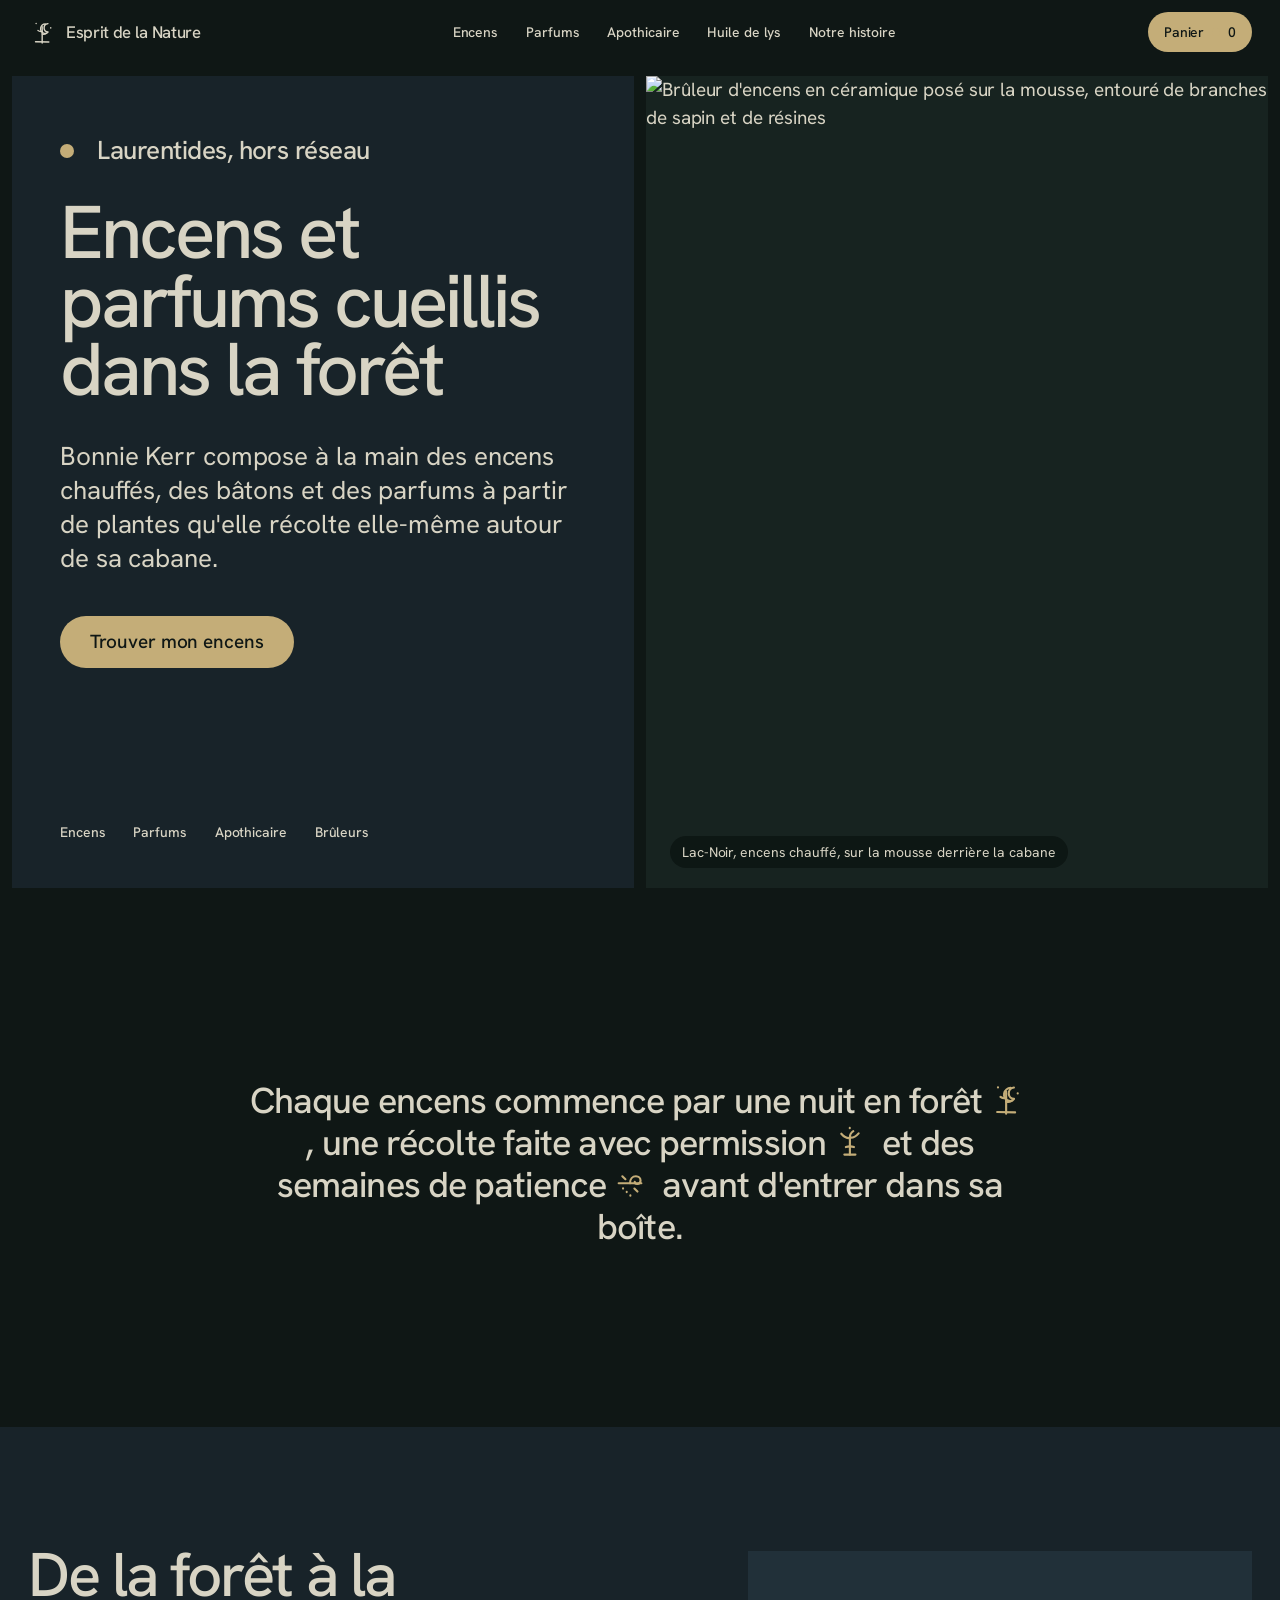
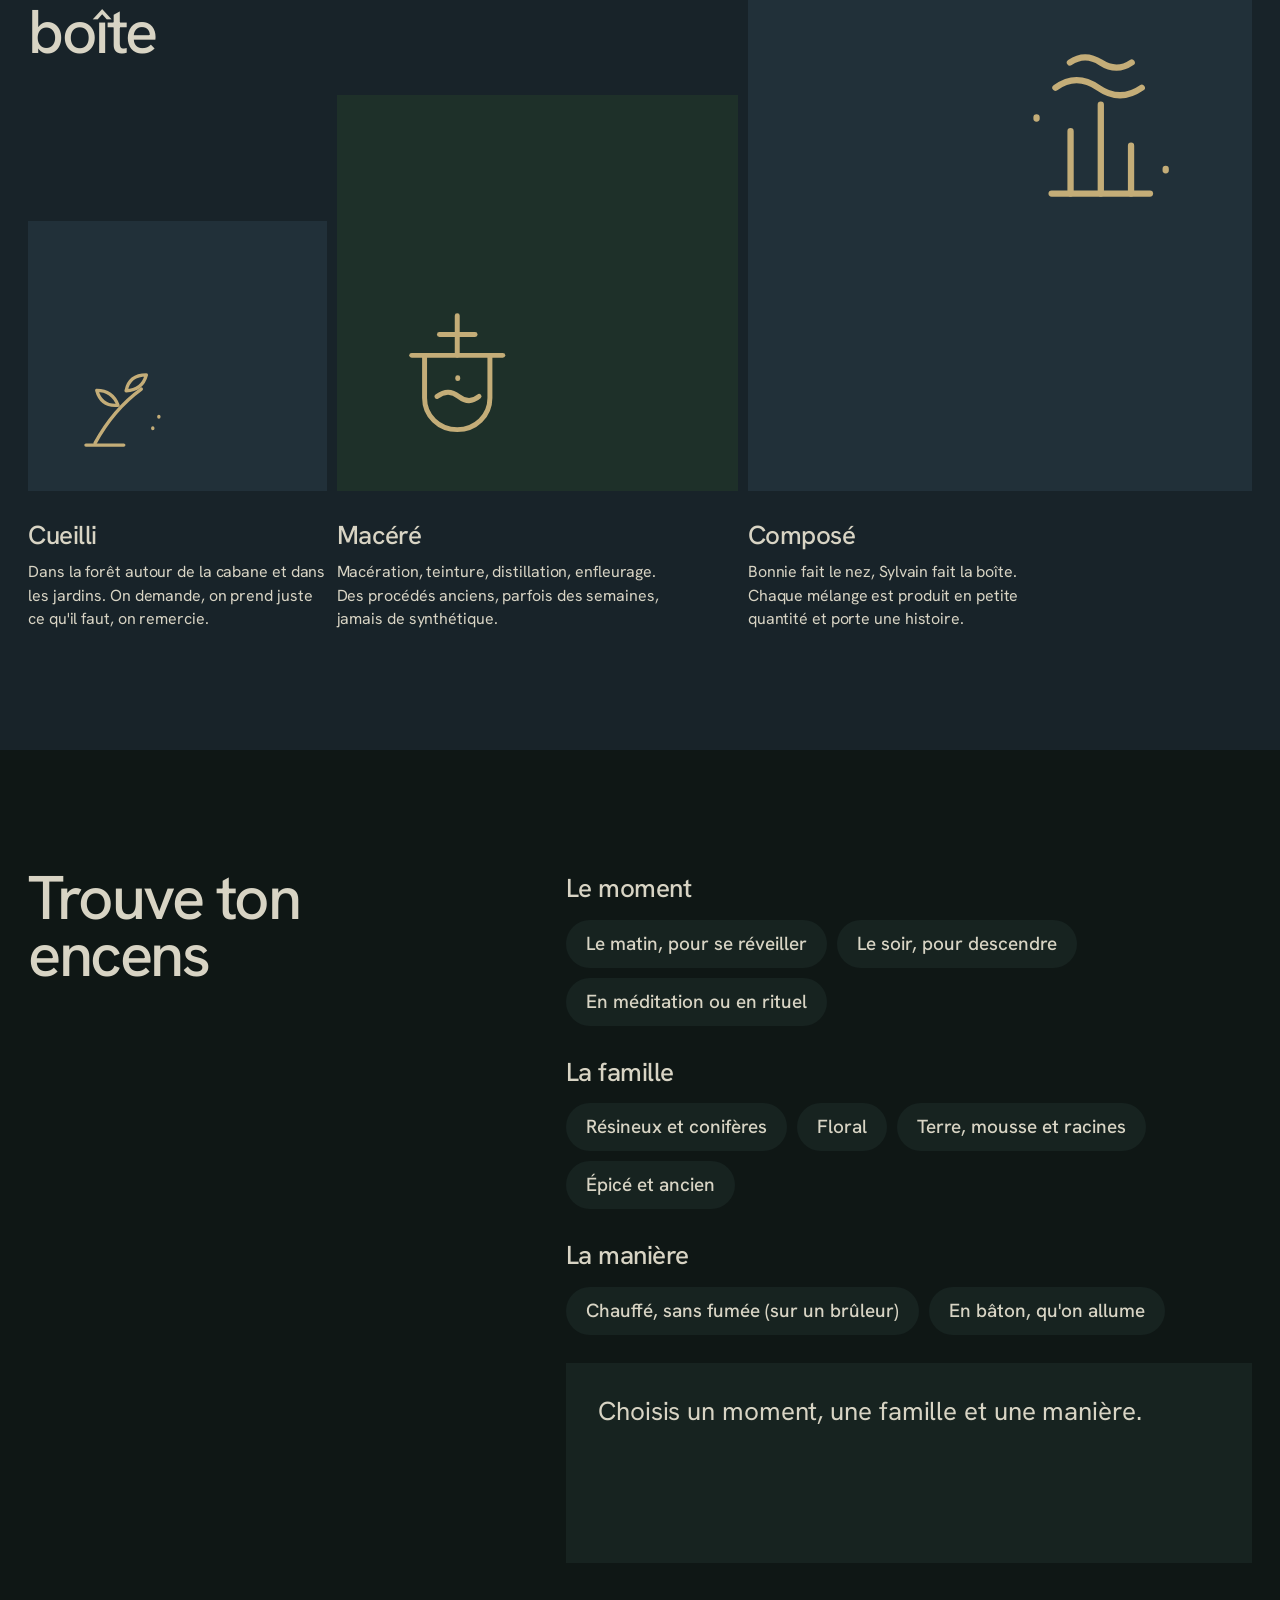
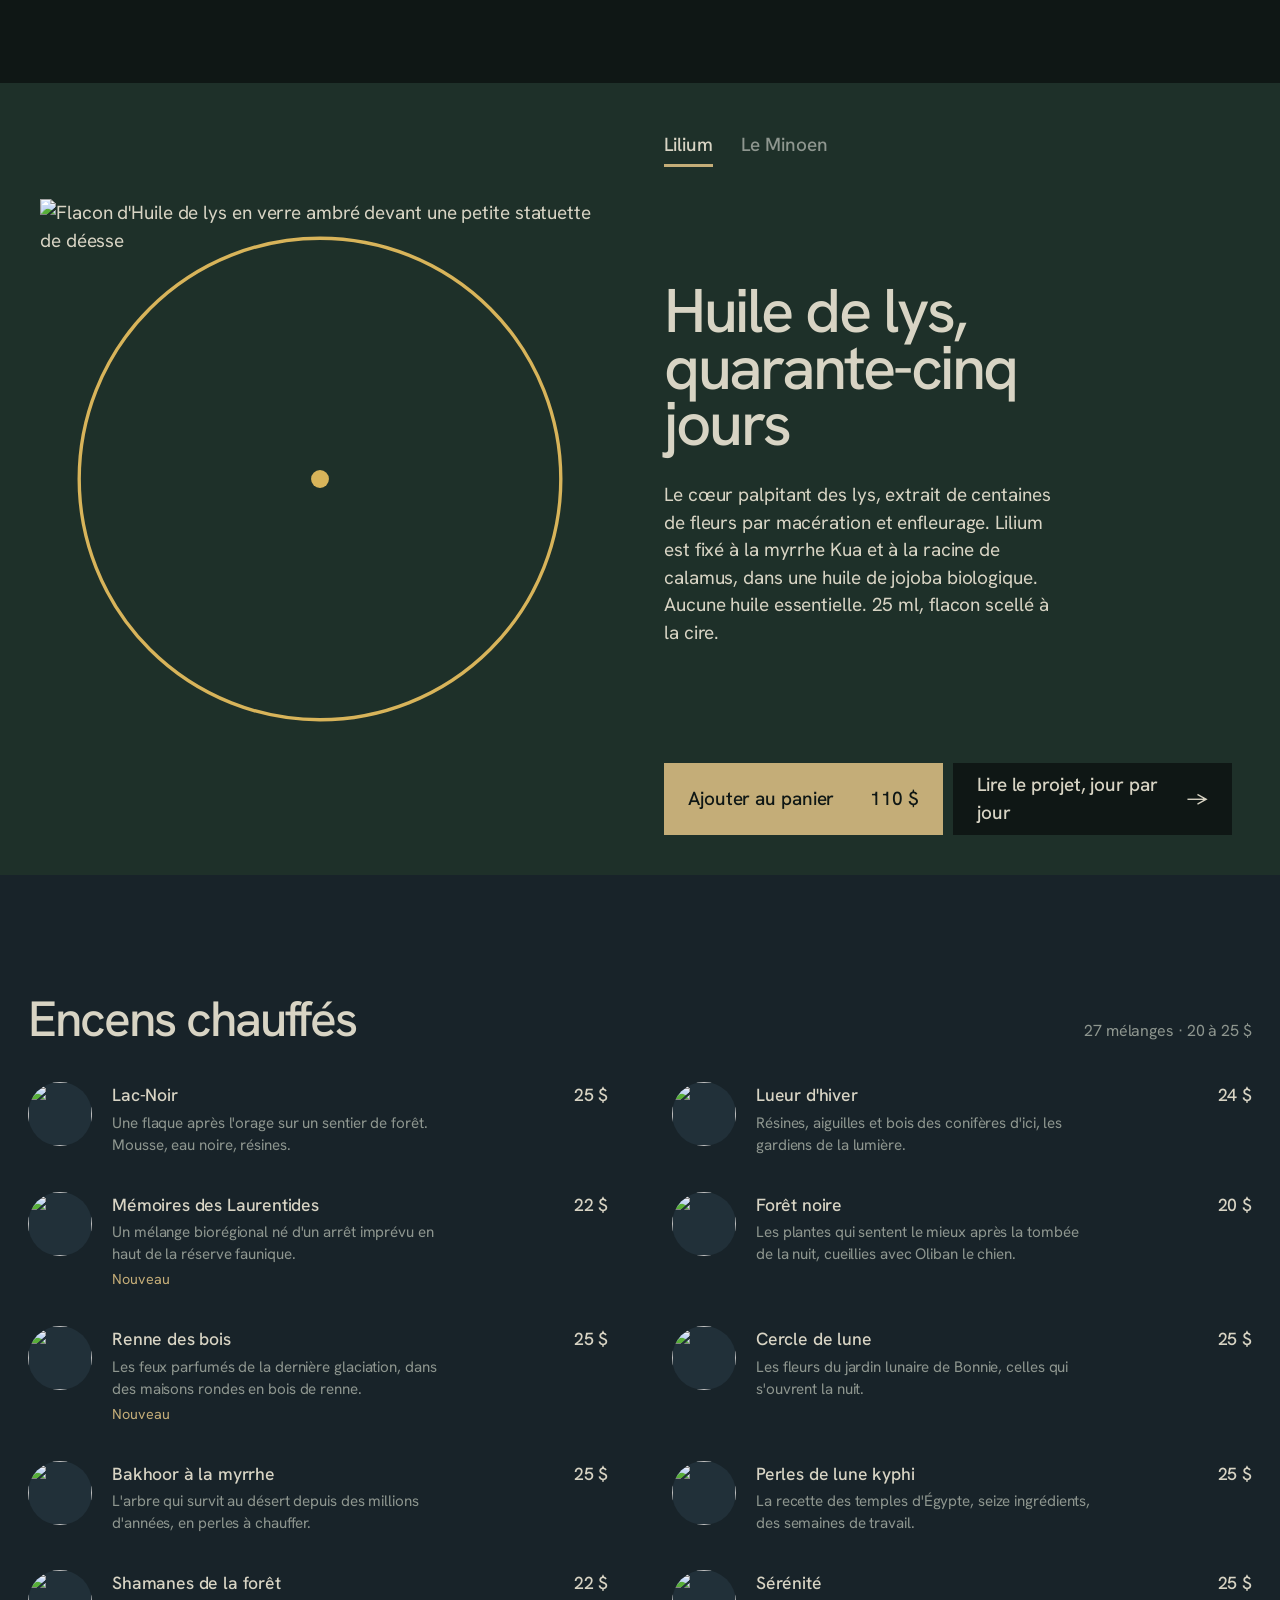
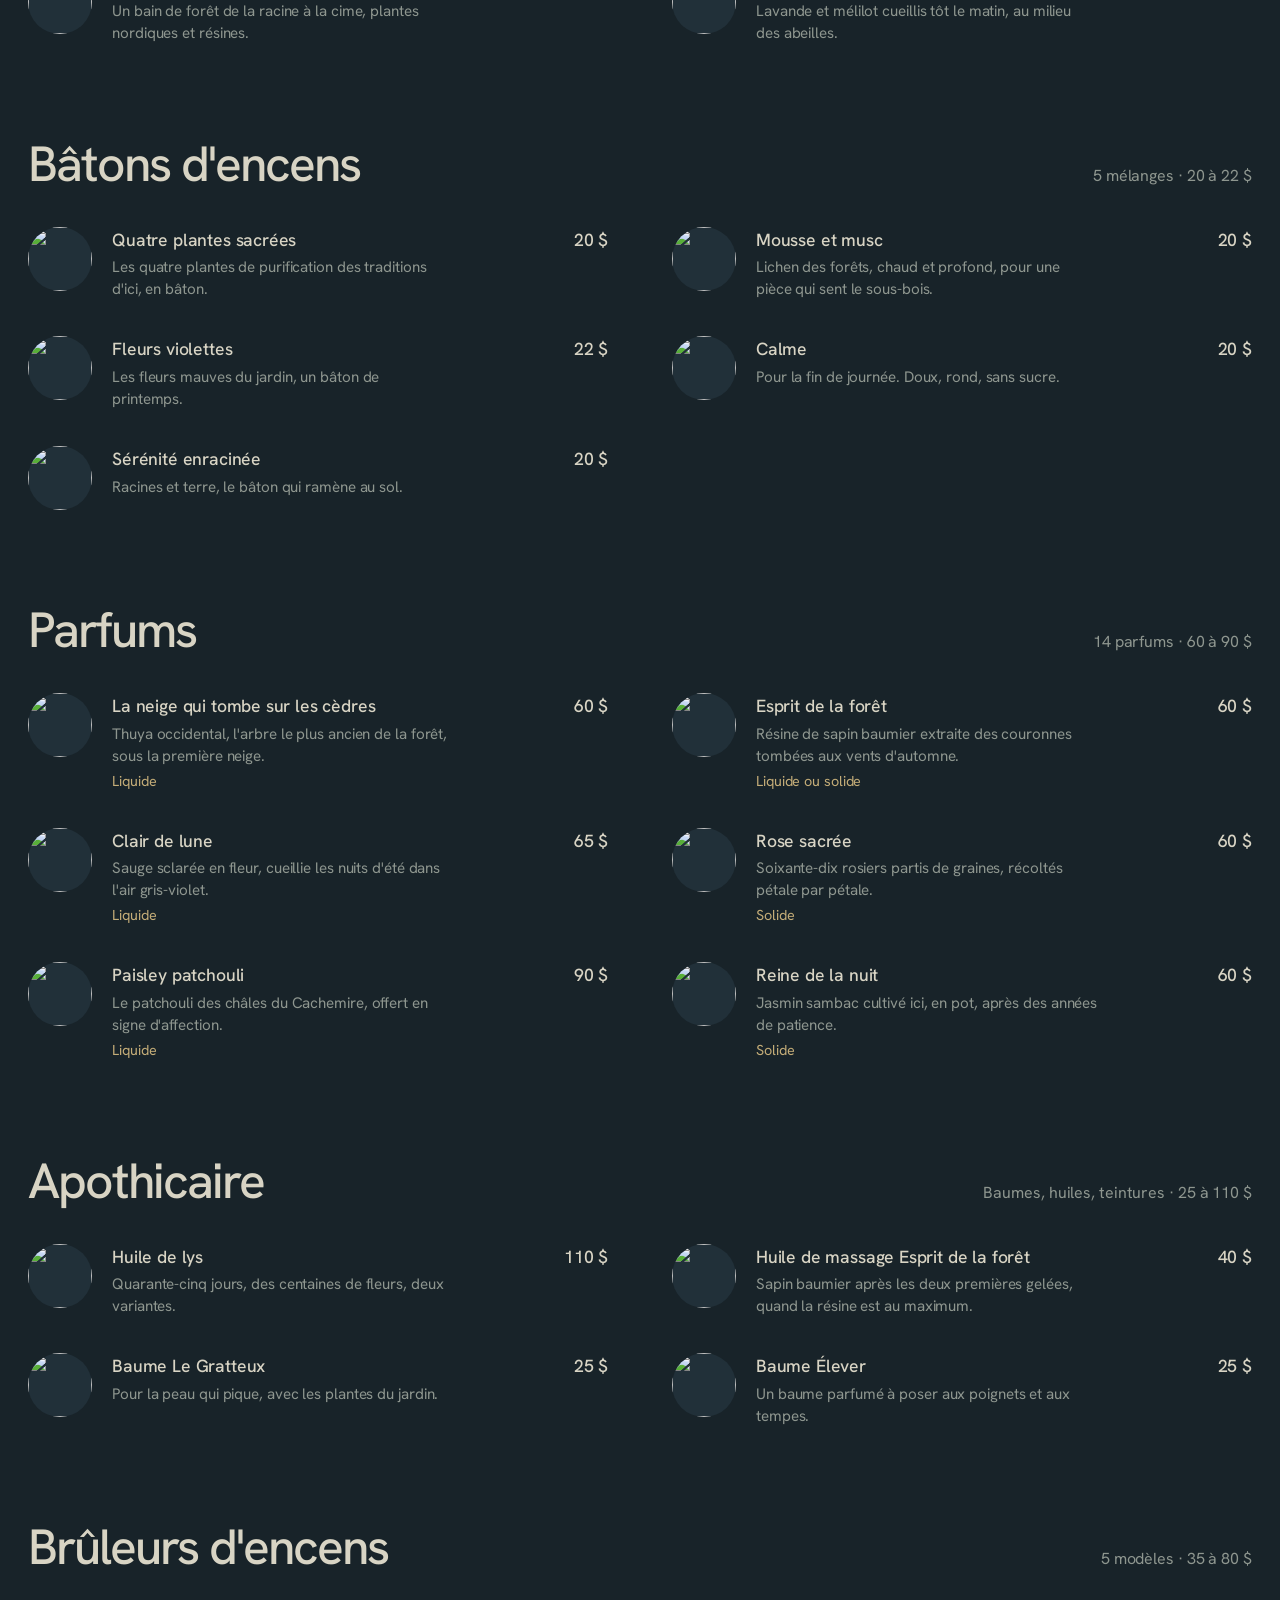
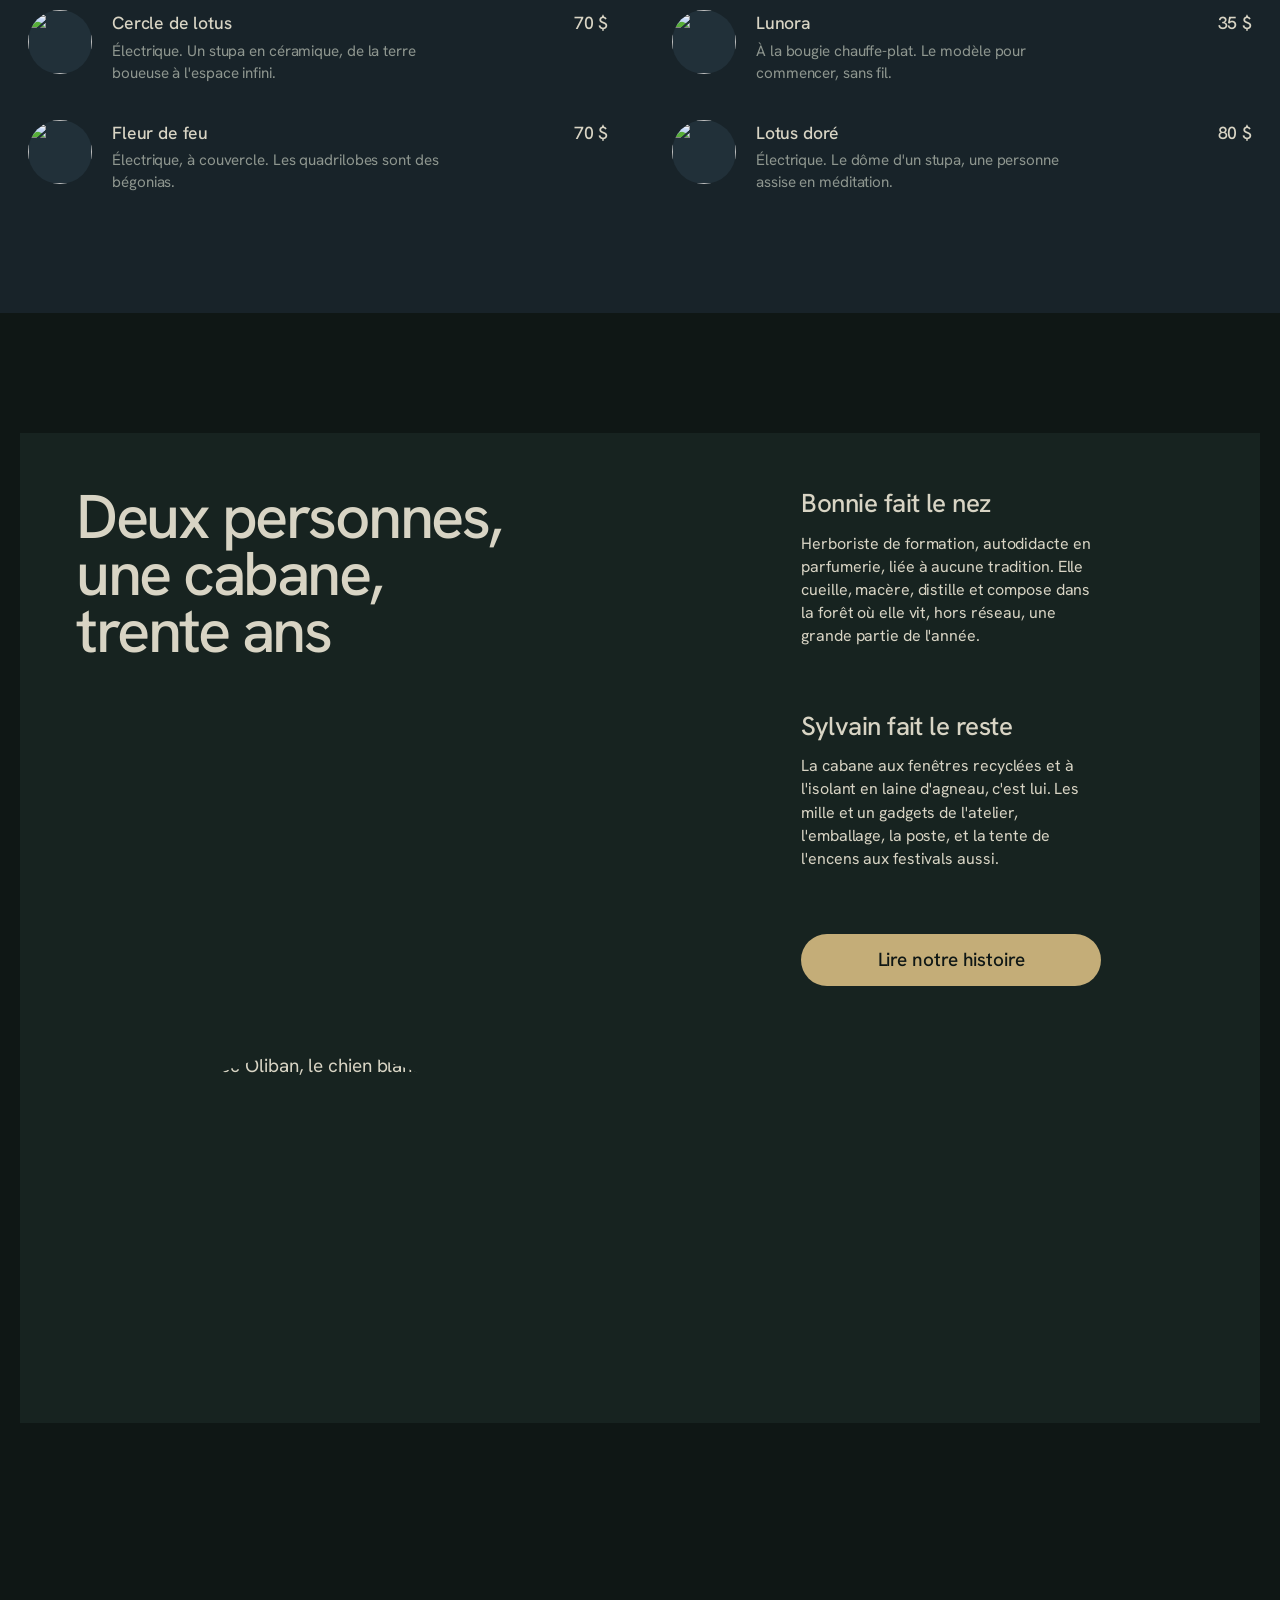
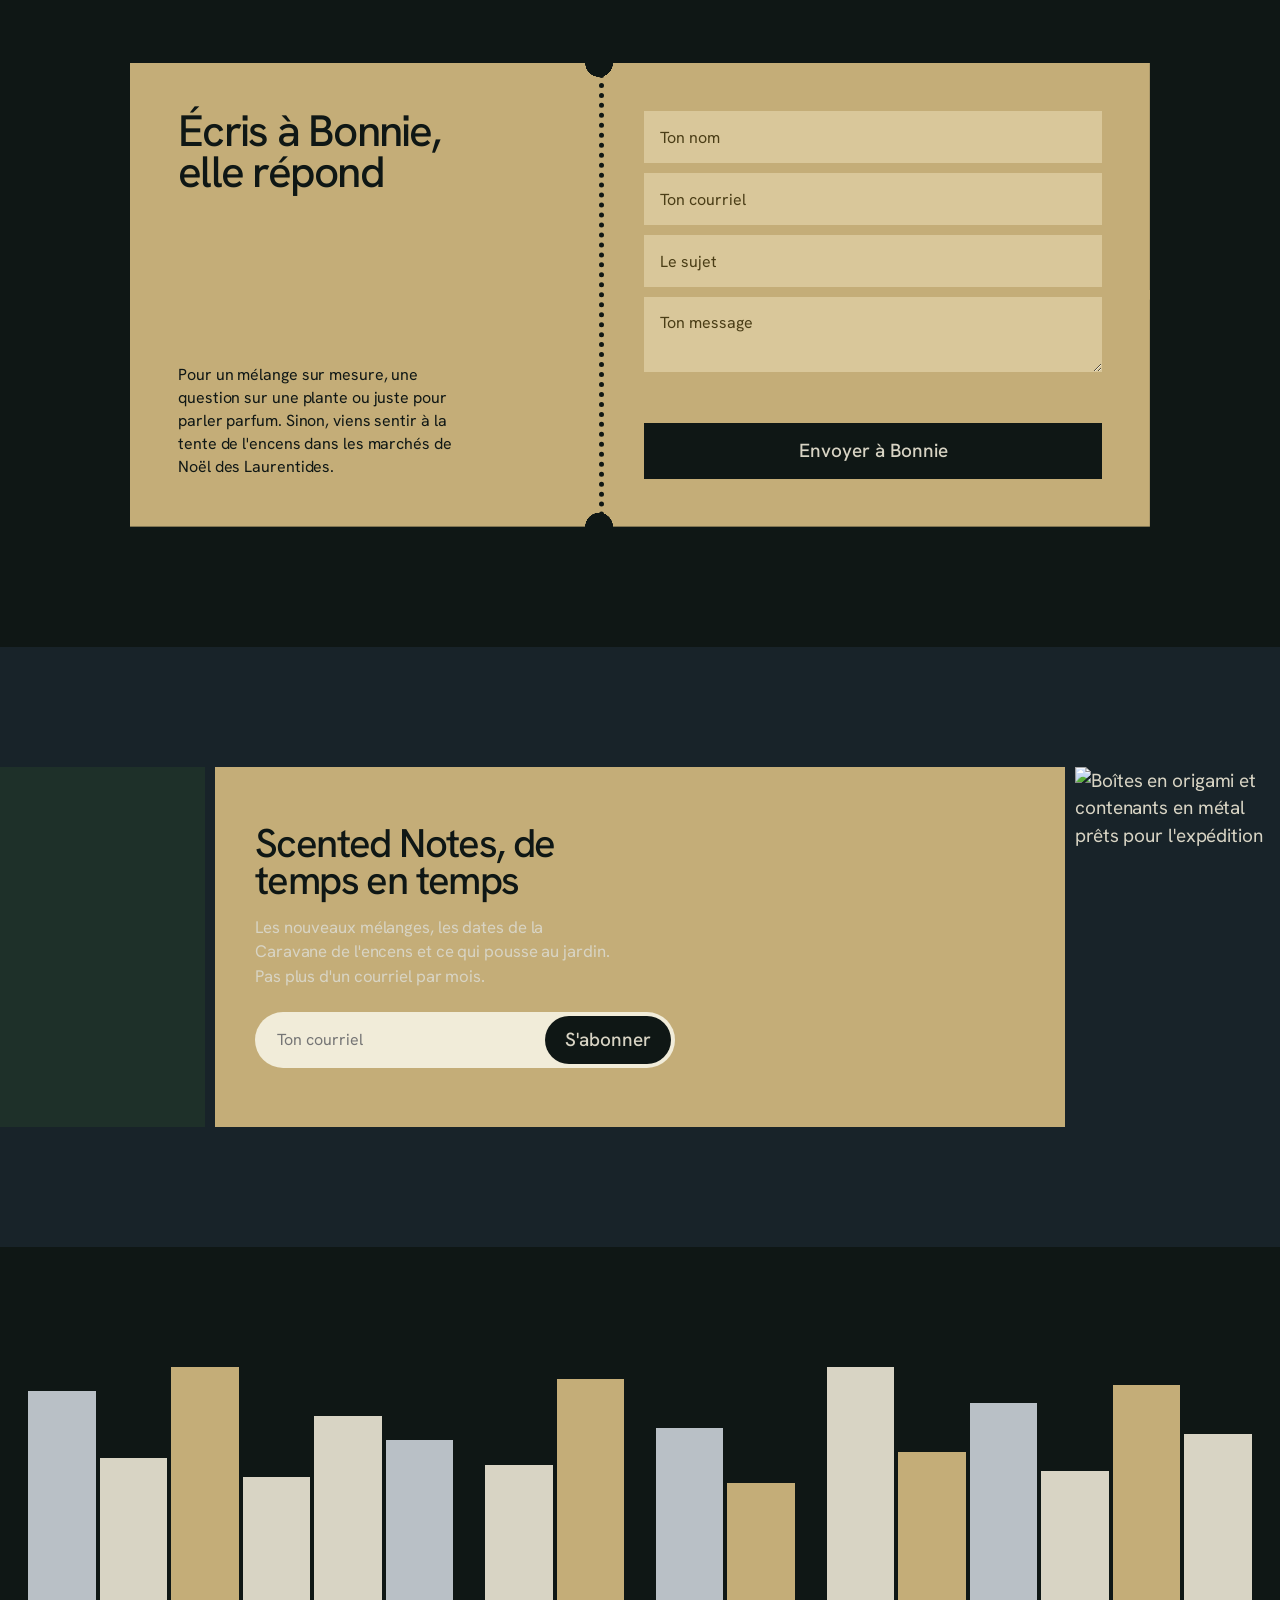
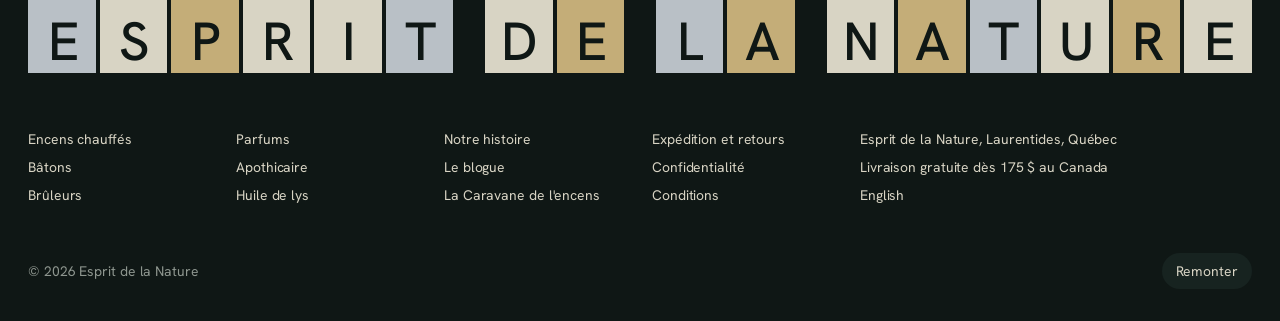
==== commit 3c538dc2: "Retrait de la fumée Co-Authored-By: Claude Fable 5.1 <noreply@anthropic.com> Claude-Session: https:/" ====
--- a/index.html
+++ b/index.html
@@ -8,7 +8,7 @@
 <link rel="preconnect" href="https://fonts.googleapis.com">
 <link rel="preconnect" href="https://fonts.gstatic.com" crossorigin>
 <link href="https://fonts.googleapis.com/css2?family=Hanken+Grotesk:wght@400;500&display=swap" rel="stylesheet">
-<link rel="stylesheet" href="style.css?v=3">
+<link rel="stylesheet" href="style.css?v=4">
 <script>document.documentElement.classList.remove('no-js')</script>
 </head>
 <body>
@@ -70,10 +70,6 @@
     <img src="https://mlw9xtittklw.i.optimole.com/cb:22iB.ef9/w:1400/h:auto/q:mauto/f:best/https://espritdelanature.ca/wp-content/uploads/2024/04/Bonnie-smelling-narcissus-2.jpg" width="1400" height="800" alt="Bonnie Kerr sent une fleur de narcisse dans son jardin" loading="lazy">
     <img src="https://mlw9xtittklw.i.optimole.com/cb:22iB.ef9/w:1400/h:auto/q:mauto/f:best/https://espritdelanature.ca/wp-content/uploads/2024/04/In-the-Gathering-Bucket.jpg" width="1400" height="1128" alt="Un seau de récolte rempli de fleurs fraîchement cueillies" loading="lazy">
     <img src="https://mlw9xtittklw.i.optimole.com/cb:22iB.ef9/w:1400/h:auto/q:mauto/f:best/https://espritdelanature.ca/wp-content/uploads/2024/04/Cabin-and-the-Garden-calendulas.jpg" width="1400" height="935" alt="La cabane de Bonnie et Sylvain derrière un jardin de calendulas" loading="lazy">
-    <svg class="smoke" viewBox="0 0 140 400" aria-hidden="true">
-      <path d="M70 400 C 60 350, 95 330, 72 290 S 40 240, 66 200 S 100 150, 70 110 S 45 60, 74 20"/>
-      <path d="M78 400 C 92 360, 55 320, 80 280 S 110 220, 76 190 S 50 140, 84 100 S 108 50, 70 10"/>
-    </svg>
     <figcaption id="roomcap">Lac-Noir, encens chauffé, sur la mousse derrière la cabane</figcaption>
   </figure>
 </section>
@@ -293,6 +289,6 @@
 
 <script src="https://cdnjs.cloudflare.com/ajax/libs/gsap/3.12.5/gsap.min.js"></script>
 <script src="https://cdnjs.cloudflare.com/ajax/libs/gsap/3.12.5/ScrollTrigger.min.js"></script>
-<script src="main.js?v=3"></script>
+<script src="main.js?v=4"></script>
 </body>
 </html>
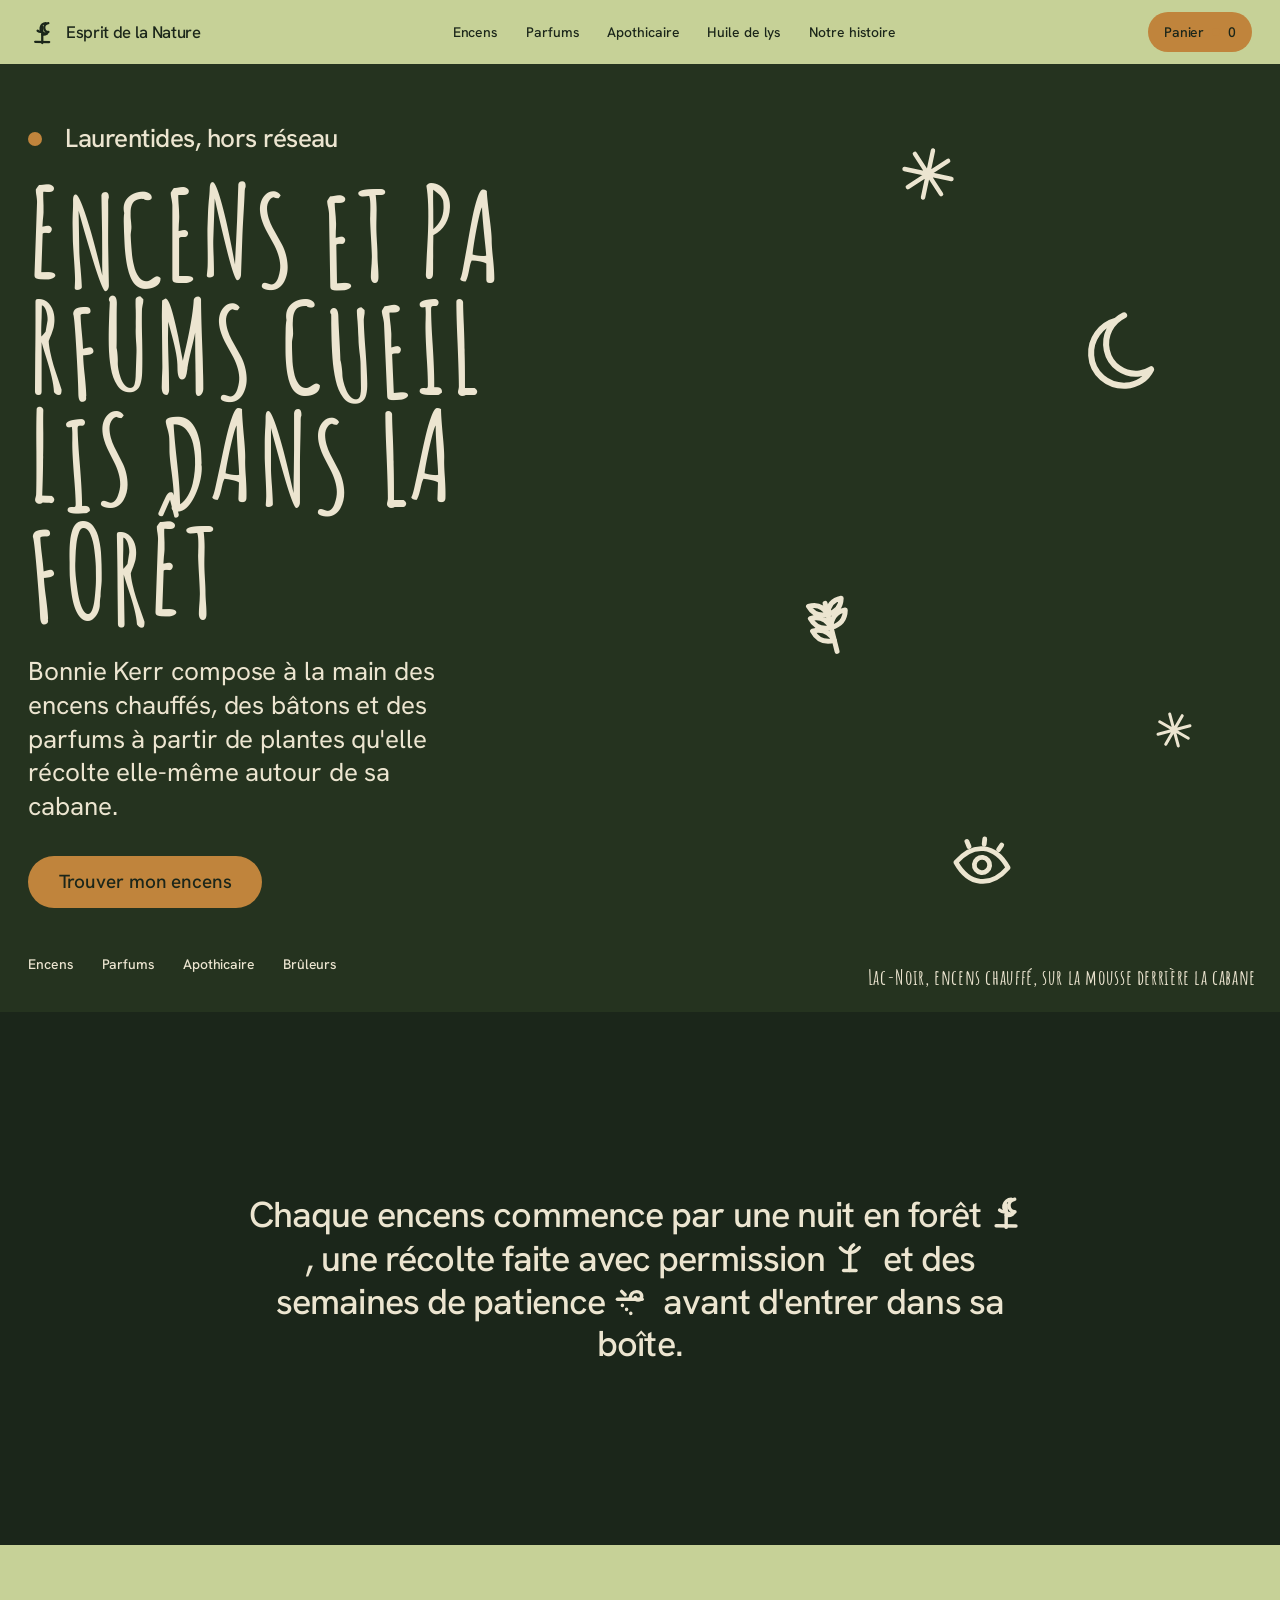
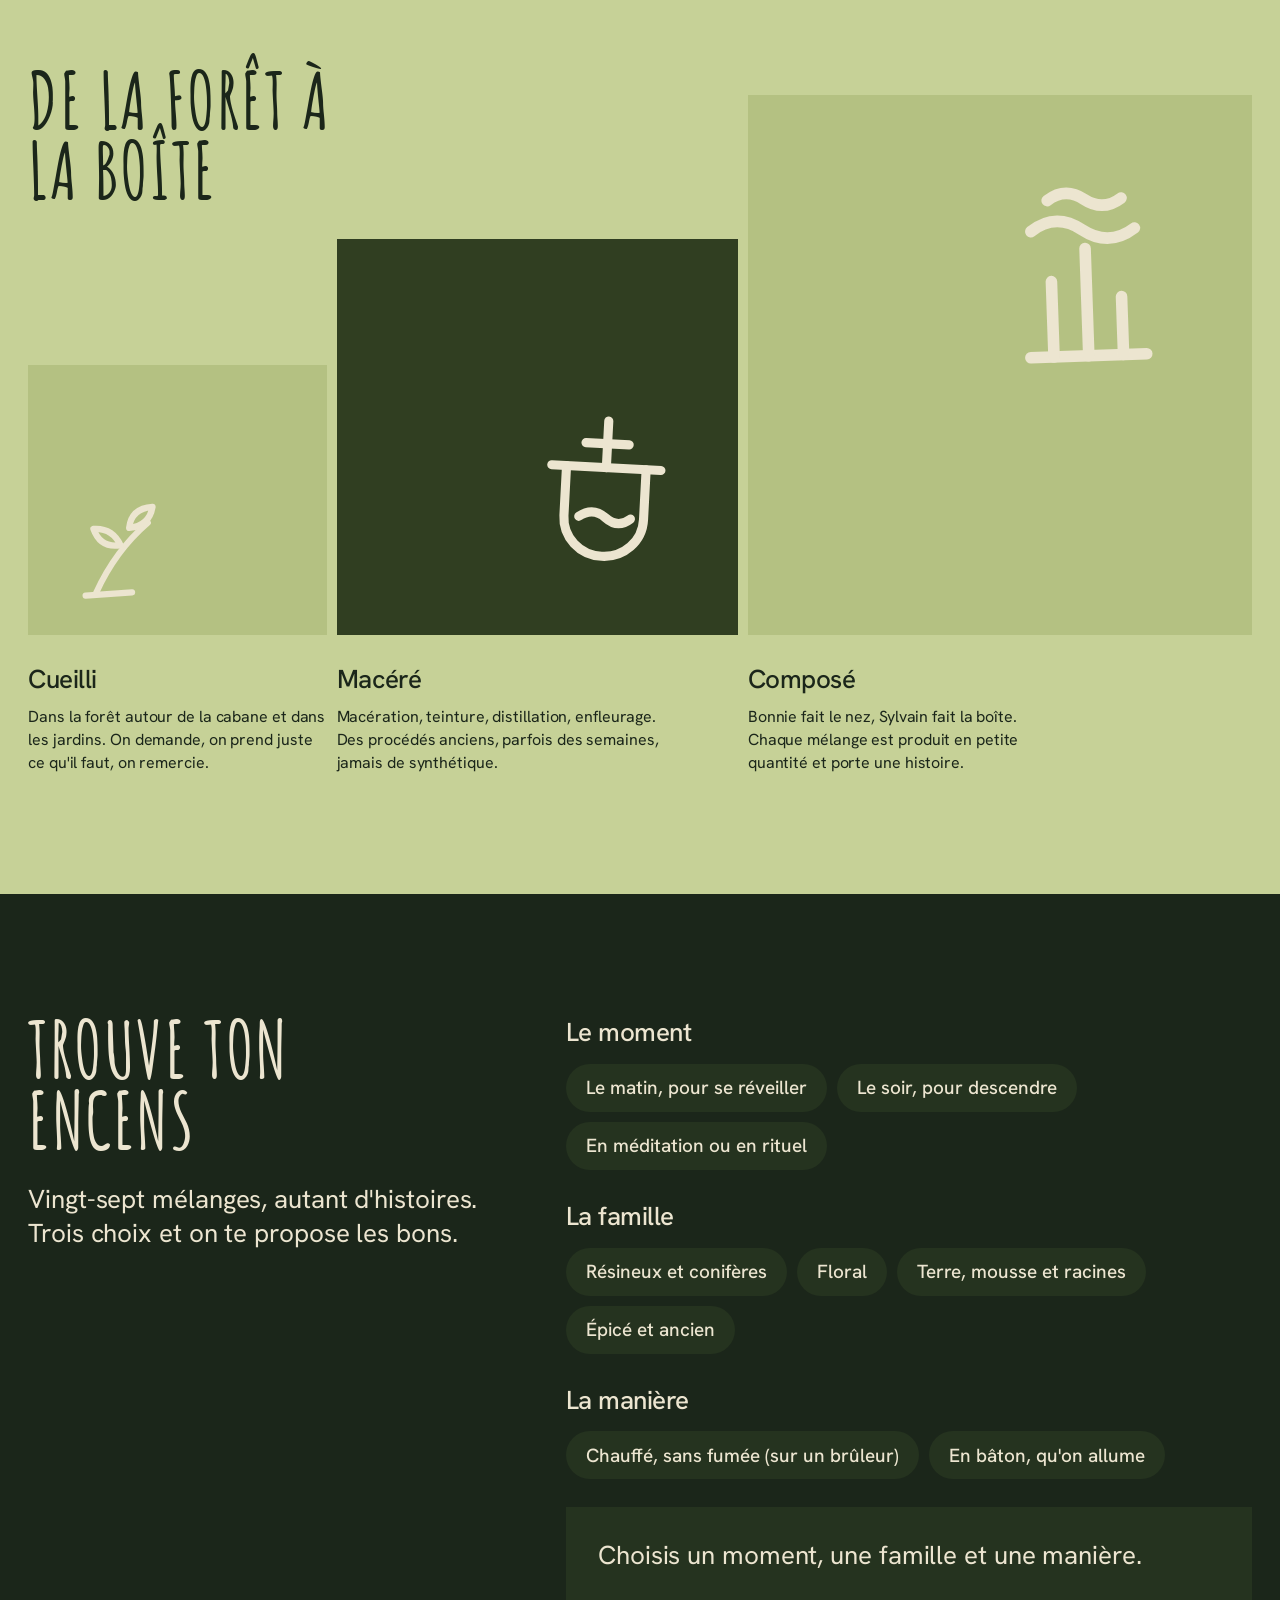
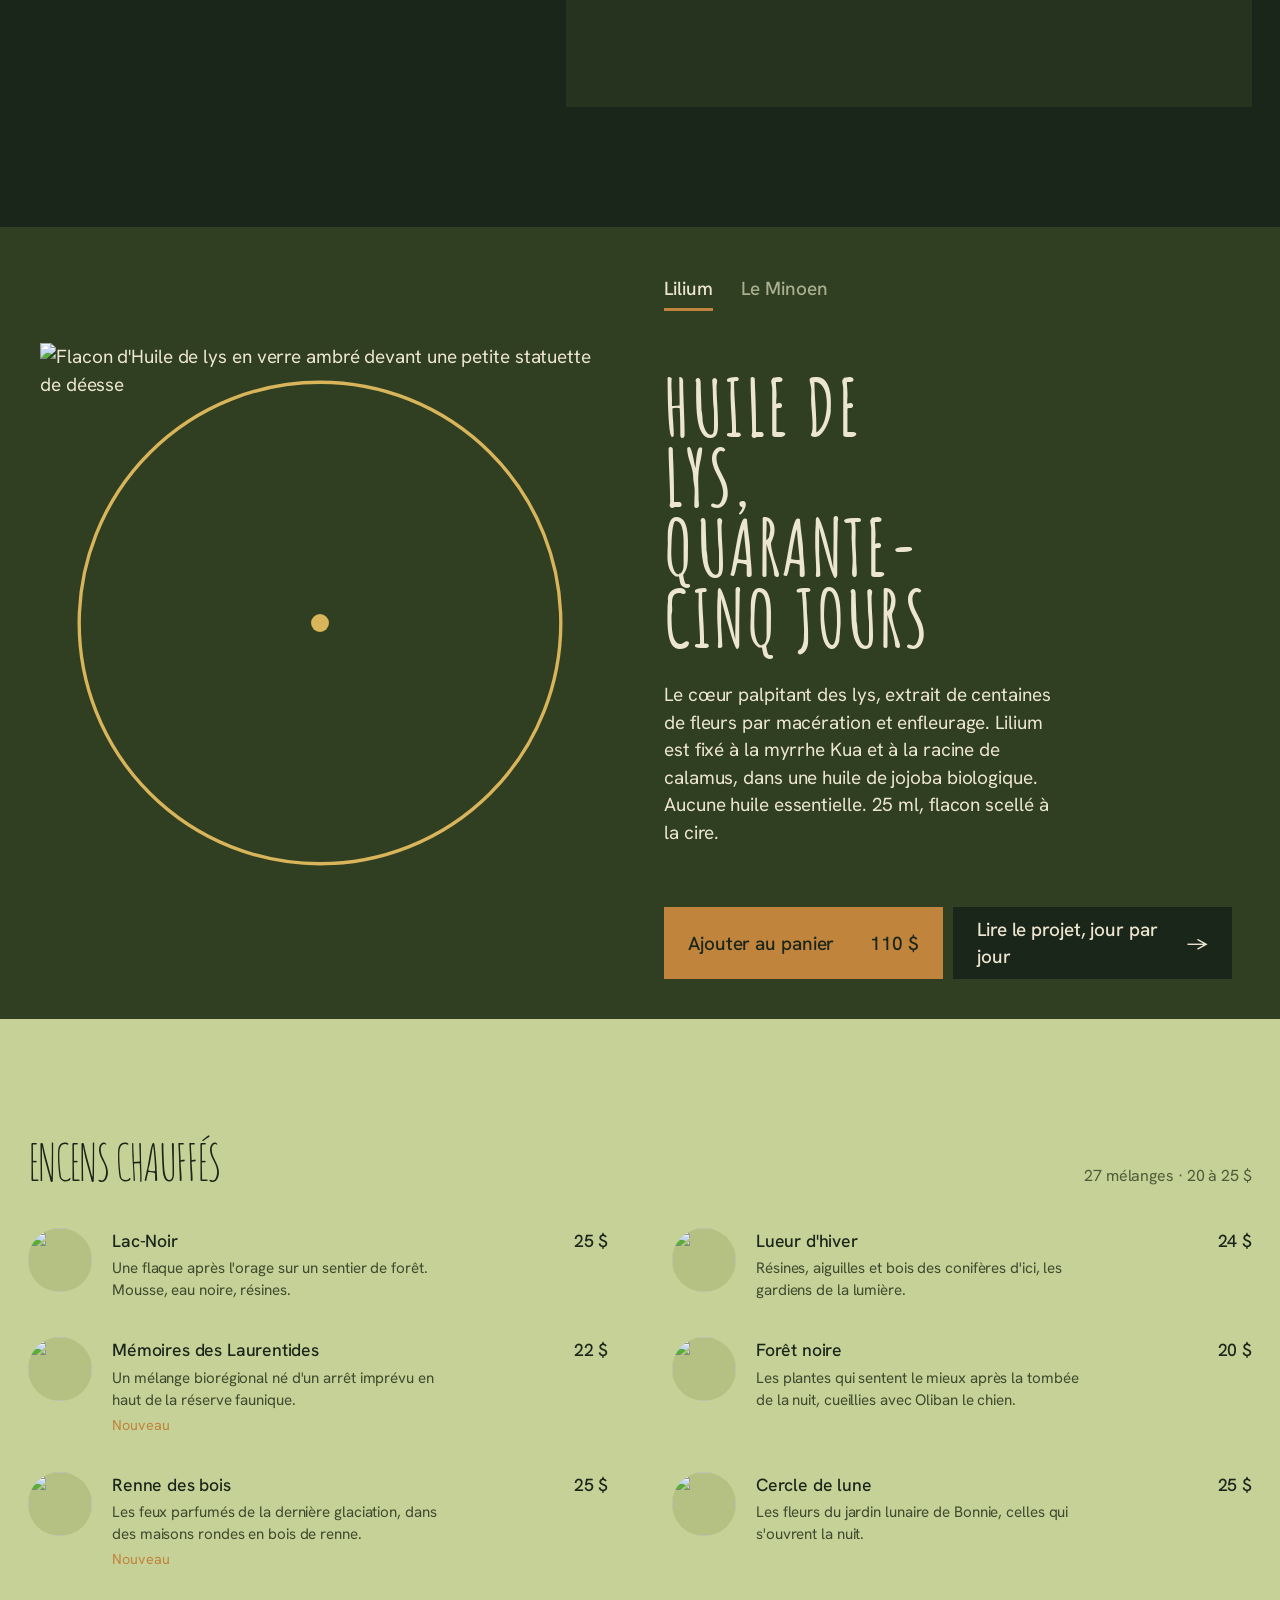
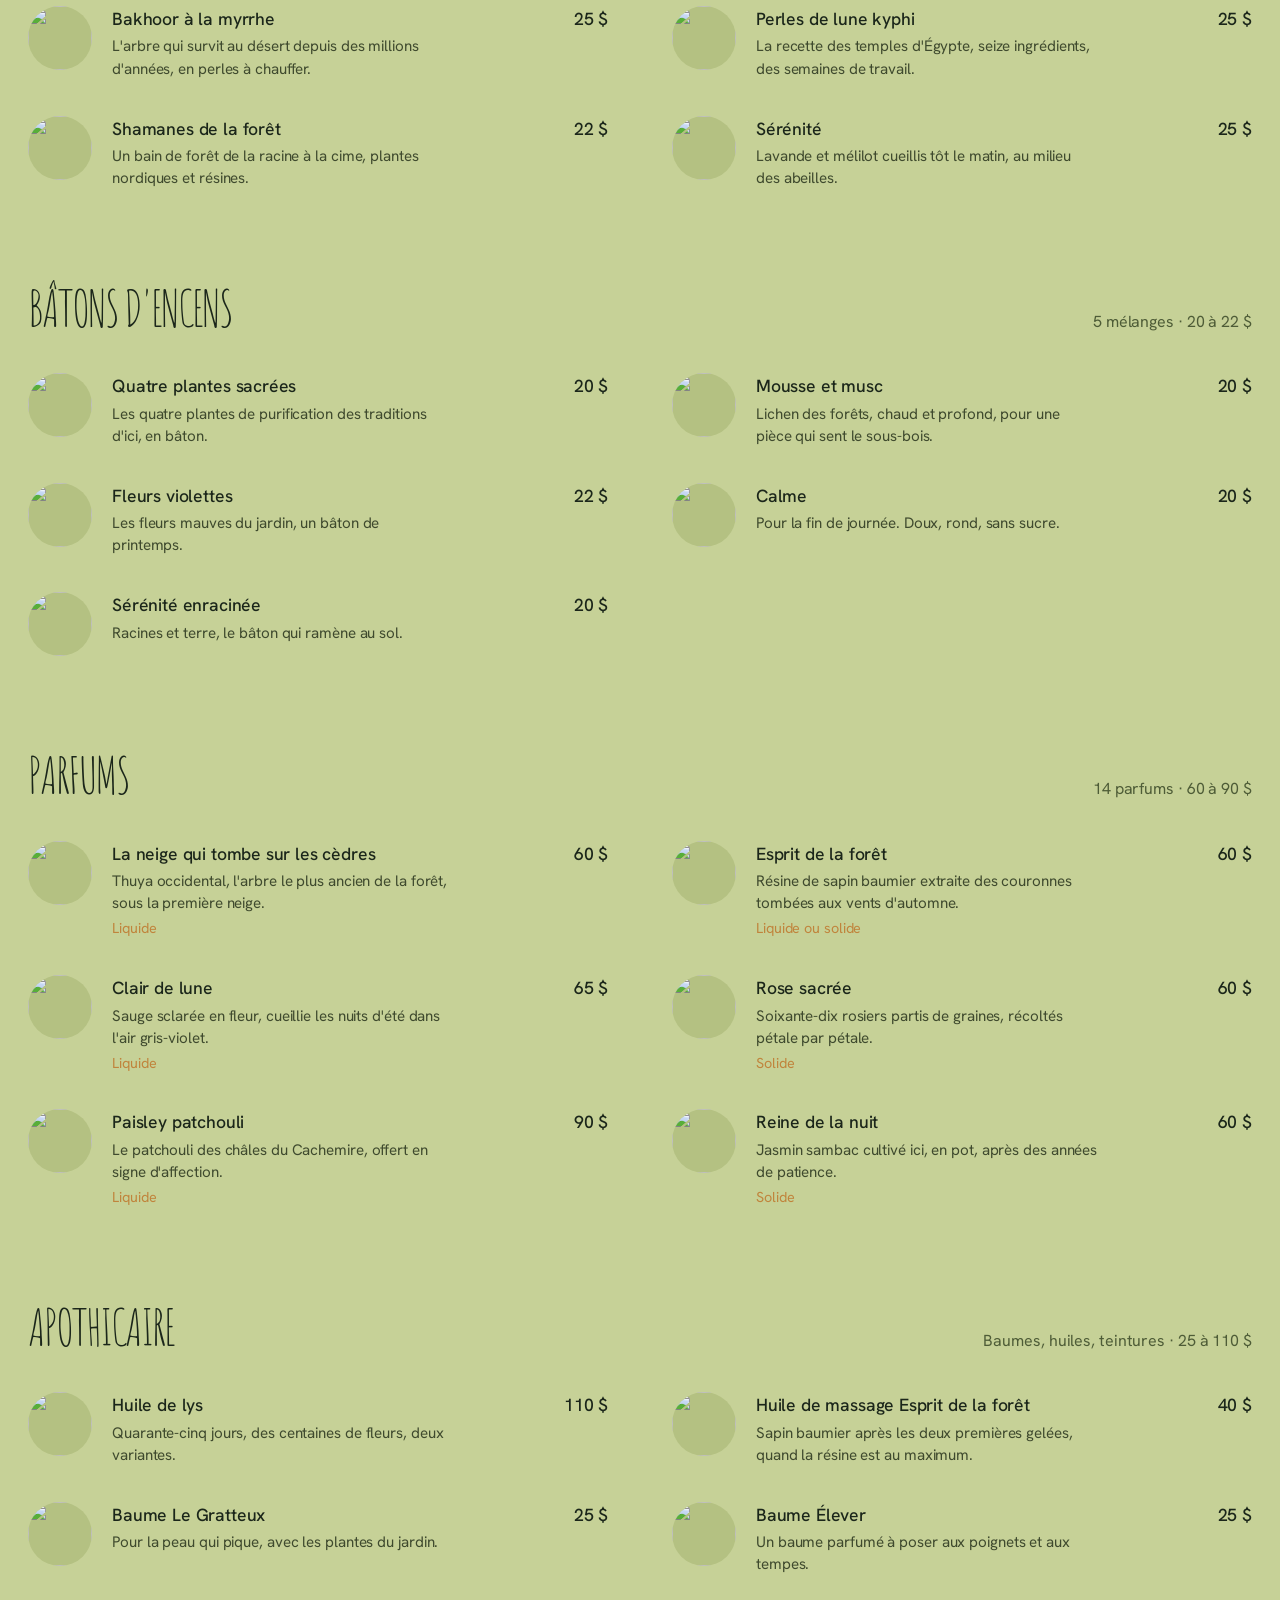
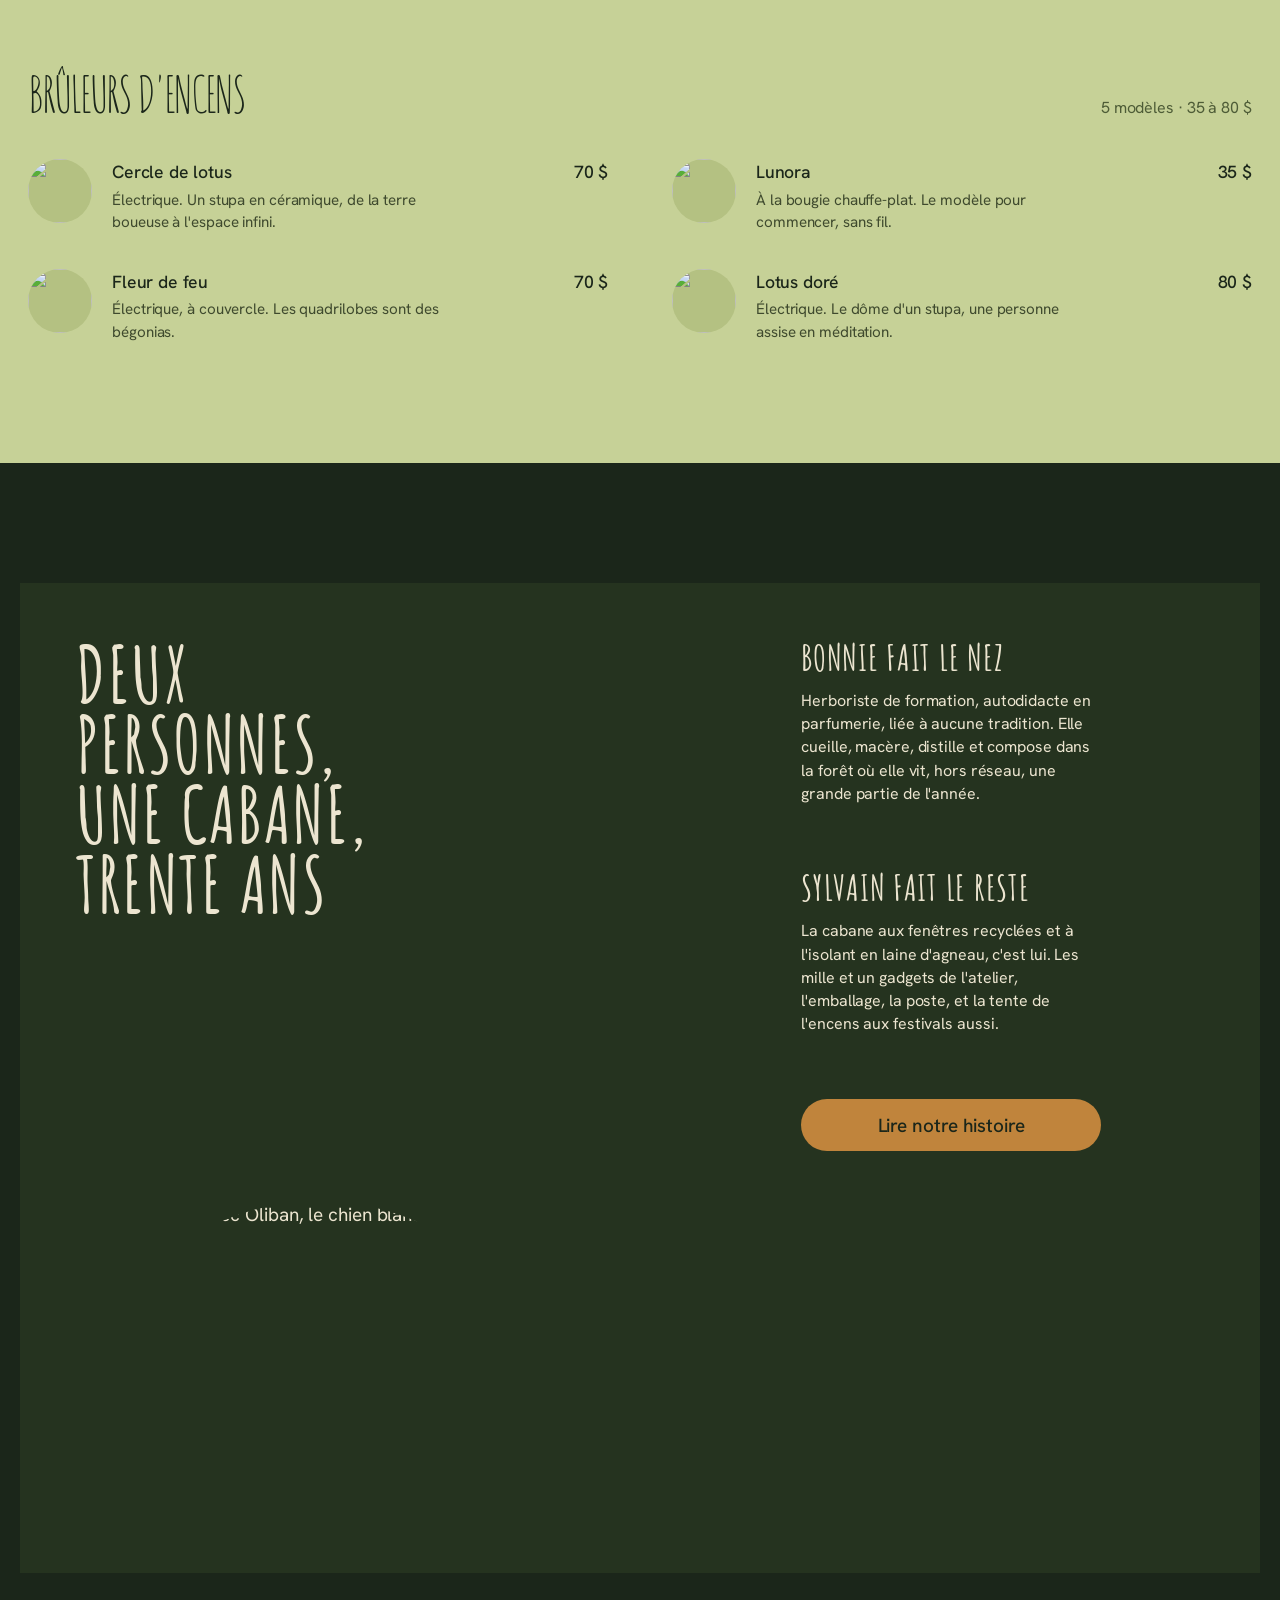
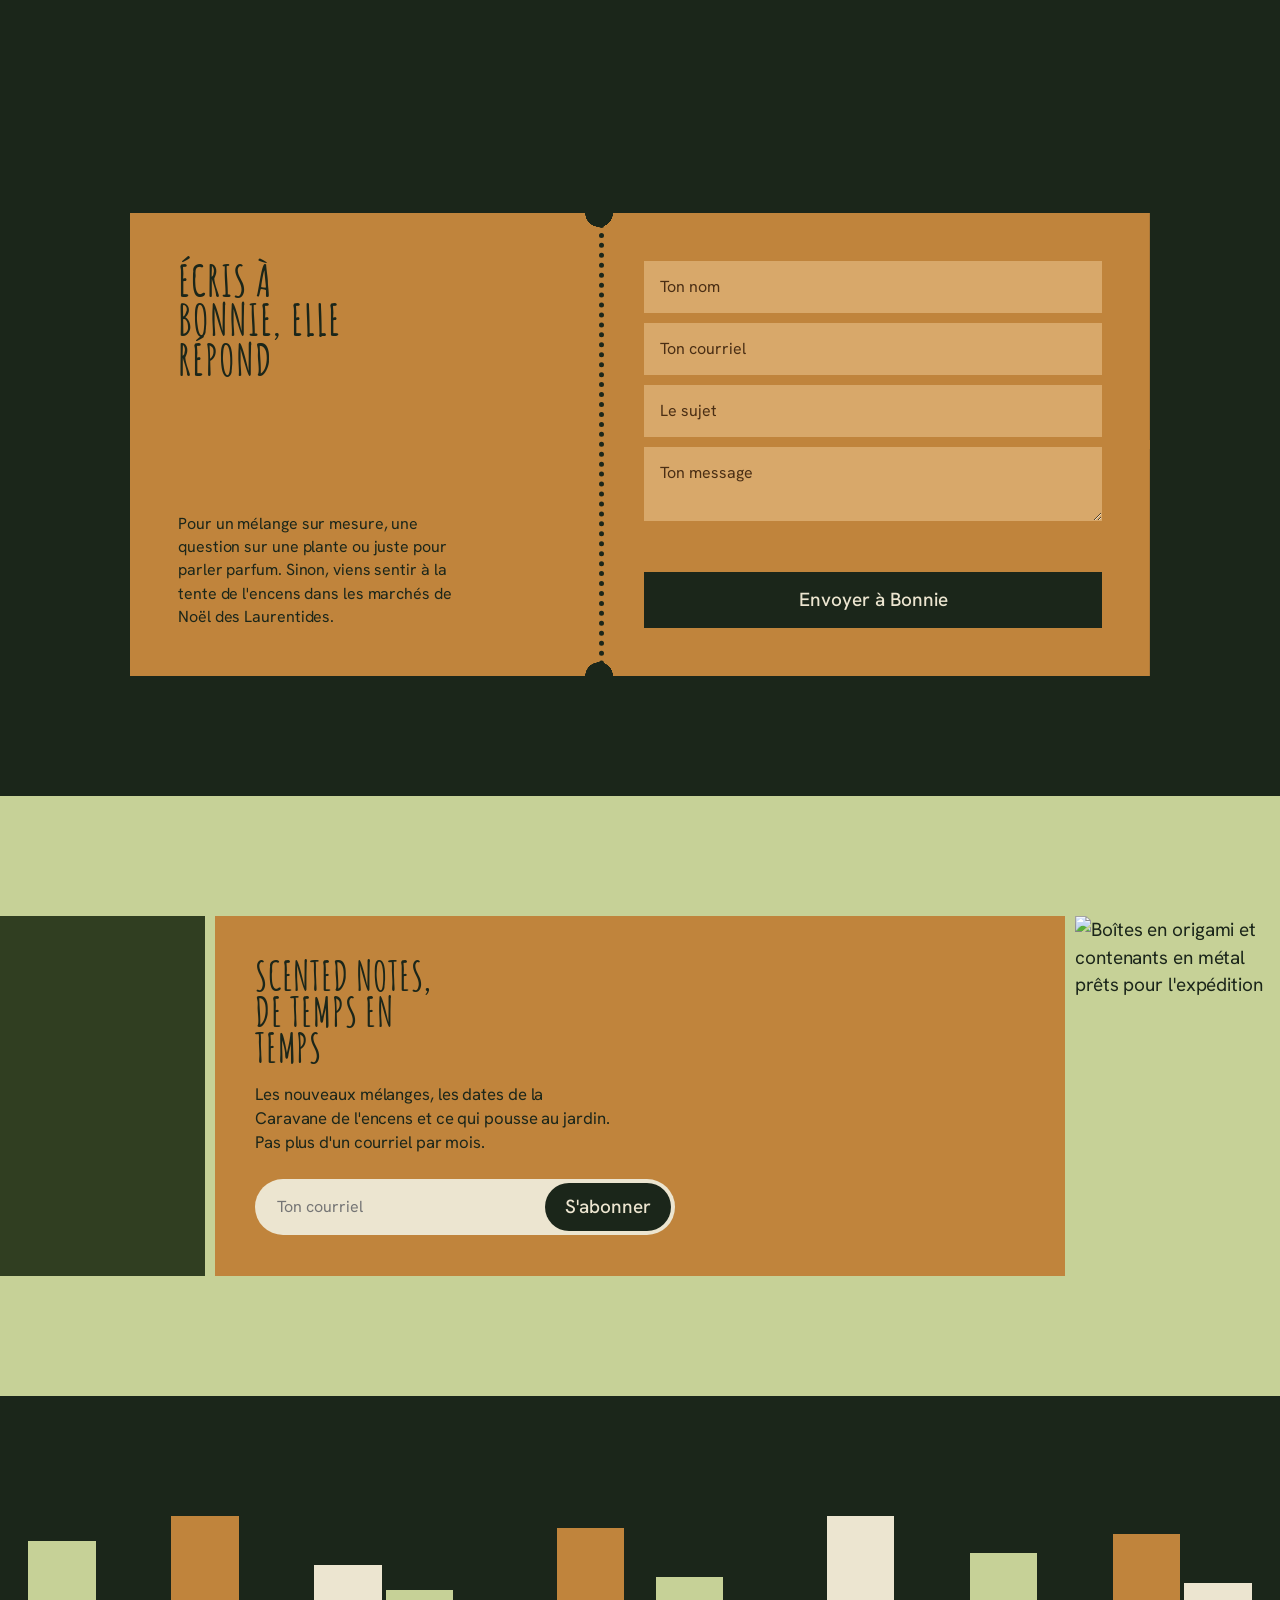
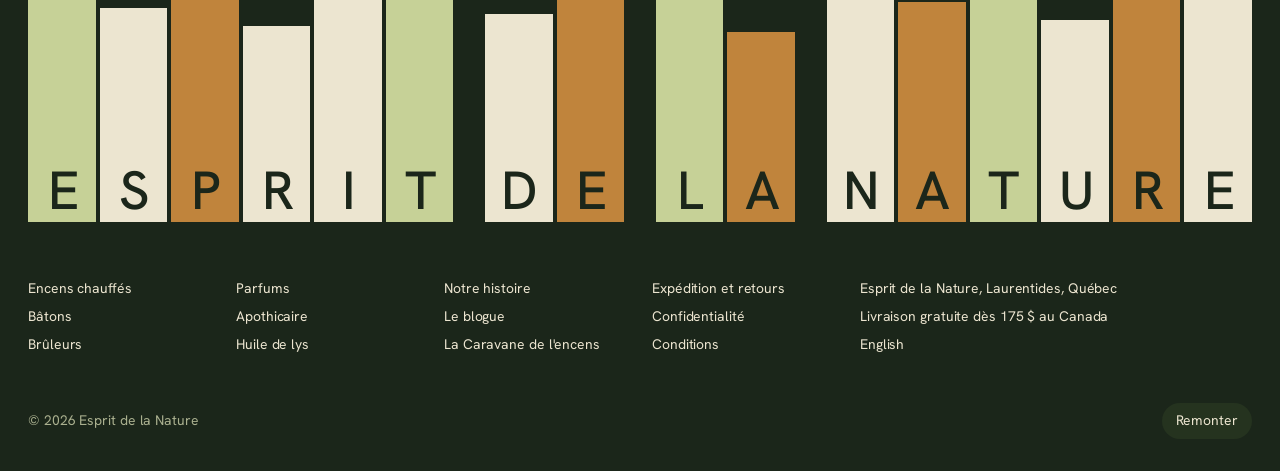
==== commit a54965b0: "Direction folk : lettrage manuscrit, hero pleine page, glyphes, palette sauge et ocre Co-Authored-By" ====
--- a/index.html
+++ b/index.html
@@ -7,8 +7,8 @@
 <meta name="description" content="Bonnie Kerr compose à la main, hors réseau dans les Laurentides, des encens chauffés, des bâtons d'encens, des parfums et des baumes à partir de plantes qu'elle cueille elle-même.">
 <link rel="preconnect" href="https://fonts.googleapis.com">
 <link rel="preconnect" href="https://fonts.gstatic.com" crossorigin>
-<link href="https://fonts.googleapis.com/css2?family=Hanken+Grotesk:wght@400;500&display=swap" rel="stylesheet">
-<link rel="stylesheet" href="style.css?v=4">
+<link href="https://fonts.googleapis.com/css2?family=Hanken+Grotesk:wght@400;500&family=Amatic+SC:wght@700&display=swap" rel="stylesheet">
+<link rel="stylesheet" href="style.css?v=5">
 <script>document.documentElement.classList.remove('no-js')</script>
 </head>
 <body>
@@ -39,21 +39,26 @@
 
 <main>
 <svg width="0" height="0" style="position:absolute" aria-hidden="true">
-  <symbol id="sig-nuit" viewBox="0 0 32 32"><path d="M16.2 28.5V9.8"/><path d="M11.4 14.3c1.5 1.1 3.2 1.4 4.8.9M20.9 17.6c-1.6 1-3.3 1.2-4.7.6"/><path d="M22.8 6.4c-2.7.4-4.6 2.7-4.4 5.3.2 2.4 2.1 4.2 4.5 4.3-.9 1.3-2.6 2-4.3 1.6-2.9-.6-4.7-3.4-4.1-6.3.5-2.6 2.9-4.5 5.5-4.6"/><path d="M8.6 27.1l15.2.3"/><path d="M9.3 6.1v.2M26 11.2v.2"/></symbol>
-  <symbol id="sig-permission" viewBox="0 0 32 32"><path d="M16 27.6V13.2"/><path d="M8.7 9.9c2.2 2.6 4.6 3.9 7.3 3.7M23.4 9.6c-2.3 2.7-4.8 3.9-7.4 3.6"/><path d="M16 13.2c-.1-2.3.9-4.1 2.9-5.4"/><path d="M15.9 5v.2"/><path d="M11.3 27.6h9.4"/><path d="M12.6 21.2c2.2-.8 4.6-.8 6.8 0"/></symbol>
-  <symbol id="sig-patience" viewBox="0 0 32 32"><path d="M6.5 16.3h19.2"/><path d="M16.1 16.3c0-3.6 2.1-5.9 5-5.9 2.4 0 3.9 1.6 3.9 3.6 0 1.7-1.2 2.9-2.8 2.9-1.3 0-2.1-.9-2.1-1.9"/><path d="M10.2 20.6v.2M13.3 23.6v.2M16.4 26.6v.2"/><path d="M9.6 10.4l2.6 2.5M22.4 23.3l-2.6-2.5"/></symbol>
-  <symbol id="sig-cueilli" viewBox="0 0 32 32"><path d="M9.3 25.8c3.6-6.6 8.1-11.9 13.7-16"/><path d="M9.8 10.2c3.1 0 5.2 1.5 6.3 4.4-3.2.3-5.4-1.1-6.3-4.4z"/><path d="M24.5 5.6c-.8 3-2.8 4.6-6 4.7.6-3.1 2.6-4.7 6-4.7z"/><path d="M6.6 26.4h11.2"/><path d="M26.4 21.3v.2M28.2 17.9v.2"/></symbol>
-  <symbol id="sig-macere" viewBox="0 0 32 32"><path d="M9.4 12.6v8.6c0 3.6 2.9 6.4 6.6 6.4s6.6-2.8 6.6-6.4v-8.6"/><path d="M6.8 12.6h18.4"/><path d="M16 4.6v8"/><path d="M12.4 8.4h7.2"/><path d="M11.9 20.9c1.5-1.1 3-1.1 4.4 0s2.8 1.1 4.1 0"/><path d="M16.1 17.1v.2"/></symbol>
-  <symbol id="sig-compose" viewBox="0 0 32 32"><path d="M8.2 27.2h15.6"/><path d="M11.2 27.2V17.3M16 27.2V13.1M20.8 27.2V19.6"/><path d="M8.8 10.4c2.2-1.6 4.5-1.6 6.8 0s4.6 1.6 6.9 0"/><path d="M11.1 6.4c1.6-1.1 3.2-1.1 4.9 0s3.3 1.1 4.9 0"/><path d="M26.3 23.3v.2M5.8 15.1v.2"/></symbol>
+  <symbol id="sig-nuit" viewBox="0 0 32 32"><path d="M16.3 28.6V10.2"/><path d="M11 14.6c1.7 1.3 3.4 1.6 5.1 1M21.4 18c-1.8 1.1-3.5 1.3-5 .7"/><path d="M23.2 5.8c-2.9.5-4.9 3-4.6 5.7.3 2.5 2.3 4.4 4.8 4.4-1 1.4-2.8 2.1-4.6 1.7-3.1-.7-5-3.7-4.3-6.8.6-2.8 3.1-4.9 5.9-5"/><path d="M8.2 27.3l16 .2"/></symbol>
+  <symbol id="sig-permission" viewBox="0 0 32 32"><path d="M16 27.8V13"/><path d="M8.4 9.6c2.4 2.8 4.9 4.1 7.7 3.9M23.7 9.3c-2.5 2.9-5.1 4.1-7.8 3.8"/><path d="M16 13c-.1-2.5 1-4.4 3.1-5.8"/><path d="M11 27.8h10"/></symbol>
+  <symbol id="sig-patience" viewBox="0 0 32 32"><path d="M6 16.4h20"/><path d="M16.2 16.4c0-3.8 2.2-6.2 5.3-6.2 2.5 0 4.1 1.7 4.1 3.8 0 1.8-1.3 3-2.9 3-1.4 0-2.2-.9-2.2-2"/><path d="M10 21.2v.2M13.4 24.4v.2M16.8 27.6v.2"/><path d="M9.4 10l2.8 2.7"/></symbol>
+  <symbol id="sig-cueilli" viewBox="0 0 32 32"><path d="M9 26.2c3.8-7 8.6-12.6 14.5-17"/><path d="M9.4 9.8c3.3 0 5.5 1.6 6.7 4.7-3.4.3-5.7-1.2-6.7-4.7z"/><path d="M25 5.2c-.8 3.2-3 4.9-6.4 5 .6-3.3 2.8-5 6.4-5z"/><path d="M6.2 26.8h12"/></symbol>
+  <symbol id="sig-macere" viewBox="0 0 32 32"><path d="M9 12.4v8.8c0 3.8 3.1 6.8 7 6.8s7-3 7-6.8v-8.8"/><path d="M6.4 12.4h19.2"/><path d="M16 4.2v8.2"/><path d="M12.2 8.2h7.6"/><path d="M11.6 21.2c1.6-1.2 3.2-1.2 4.7 0s3 1.2 4.4 0"/></symbol>
+  <symbol id="sig-compose" viewBox="0 0 32 32"><path d="M8 27.4h16"/><path d="M11.2 27.4V17M16 27.4V12.6M20.8 27.4V19.4"/><path d="M8.6 10c2.3-1.7 4.7-1.7 7.1 0s4.8 1.7 7.2 0"/><path d="M11 5.8c1.7-1.2 3.4-1.2 5.1 0s3.4 1.2 5.1 0"/></symbol>
+  <symbol id="sig-etoile" viewBox="0 0 32 32"><path d="M16 4v24M4 16h24M7.5 7.5l17 17M24.5 7.5l-17 17"/></symbol>
+  <symbol id="sig-brin" viewBox="0 0 32 32"><path d="M16 29V7"/><path d="M16 12c-4 0-6.5-2-7.5-5.5 3.8-.2 6.4 1.7 7.5 5.5zM16 18c-4.4 0-7-2.2-8-6 4.2-.2 6.9 1.9 8 6zM16 24c-4.6 0-7.4-2.4-8.4-6.4 4.4-.1 7.2 2.1 8.4 6.4z"/><path d="M16 12c4 0 6.5-2 7.5-5.5-3.8-.2-6.4 1.7-7.5 5.5zM16 18c4.4 0 7-2.2 8-6-4.2-.2-6.9 1.9-8 6z"/></symbol>
+  <symbol id="sig-oeil" viewBox="0 0 32 32"><path d="M4 16c3.5-5 7.5-7.5 12-7.5S24.5 11 28 16c-3.5 5-7.5 7.5-12 7.5S7.5 21 4 16z"/><path d="M16 12.5a3.5 3.5 0 1 0 0 7 3.5 3.5 0 0 0 0-7z"/><path d="M16 4v2.5M8 6l1.2 2.2M24 6l-1.2 2.2"/></symbol>
+  <symbol id="sig-spirale" viewBox="0 0 32 32"><path d="M16 16.5c.4-1.6 2-2.3 3.4-1.5 2 1.1 2.1 3.9.4 5.6-2.4 2.3-6.3 1.6-8.2-1.1-2.5-3.5-.9-8.5 3-10.2 4.8-2.1 10.3.7 11.6 5.8 1.5 6-2.6 11.8-8.7 12.4-7 .7-13-4.6-12.8-11.6"/></symbol>
+  <symbol id="sig-lune" viewBox="0 0 32 32"><path d="M19.5 4.5c-5 1.6-8.4 6.3-8 11.7.4 5.6 5 9.9 10.6 10 1.6 0 3.1-.3 4.4-.9-2.1 3.1-5.8 5-9.9 4.6C10 29.3 5.1 23.8 5.6 17.3 6 11.4 10.6 6.7 16.3 6"/></symbol>
 </svg>
 
 <!-- HERO : la carte et la pièce -->
 <section class="hero" aria-label="Présentation">
   <div class="hero__card">
     <div>
-            <div class="hero__body" style="padding-top:56px">
+            <div class="hero__body">
         <div class="hero__word"><span class="dot"></span>Laurentides, hors réseau</div>
-        <h1>Encens et parfums cueillis dans la forêt</h1>
+        <h1 class="hand">Encens et parfums cueillis dans la forêt</h1>
         <p>Bonnie Kerr compose à la main des encens chauffés, des bâtons et des parfums à partir de plantes qu'elle récolte elle-même autour de sa cabane.</p>
         <a class="btn" href="#trouver">Trouver mon encens</a>
       </div>
@@ -70,6 +75,13 @@
     <img src="https://mlw9xtittklw.i.optimole.com/cb:22iB.ef9/w:1400/h:auto/q:mauto/f:best/https://espritdelanature.ca/wp-content/uploads/2024/04/Bonnie-smelling-narcissus-2.jpg" width="1400" height="800" alt="Bonnie Kerr sent une fleur de narcisse dans son jardin" loading="lazy">
     <img src="https://mlw9xtittklw.i.optimole.com/cb:22iB.ef9/w:1400/h:auto/q:mauto/f:best/https://espritdelanature.ca/wp-content/uploads/2024/04/In-the-Gathering-Bucket.jpg" width="1400" height="1128" alt="Un seau de récolte rempli de fleurs fraîchement cueillies" loading="lazy">
     <img src="https://mlw9xtittklw.i.optimole.com/cb:22iB.ef9/w:1400/h:auto/q:mauto/f:best/https://espritdelanature.ca/wp-content/uploads/2024/04/Cabin-and-the-Garden-calendulas.jpg" width="1400" height="935" alt="La cabane de Bonnie et Sylvain derrière un jardin de calendulas" loading="lazy">
+    <div class="glyphs" aria-hidden="true">
+      <svg class="sig" style="width:64px;height:64px;left:70%;top:14%;transform:rotate(12deg)"><use href="#sig-etoile"/></svg>
+      <svg class="sig" style="width:88px;height:88px;left:84%;top:30%;transform:rotate(-8deg)"><use href="#sig-lune"/></svg>
+      <svg class="sig" style="width:72px;height:72px;left:62%;top:58%;transform:rotate(-14deg)"><use href="#sig-brin"/></svg>
+      <svg class="sig" style="width:44px;height:44px;left:90%;top:70%;transform:rotate(30deg)"><use href="#sig-etoile"/></svg>
+      <svg class="sig" style="width:70px;height:70px;left:74%;top:82%;transform:rotate(6deg)"><use href="#sig-oeil"/></svg>
+    </div>
     <figcaption id="roomcap">Lac-Noir, encens chauffé, sur la mousse derrière la cabane</figcaption>
   </figure>
 </section>
@@ -289,6 +301,6 @@
 
 <script src="https://cdnjs.cloudflare.com/ajax/libs/gsap/3.12.5/gsap.min.js"></script>
 <script src="https://cdnjs.cloudflare.com/ajax/libs/gsap/3.12.5/ScrollTrigger.min.js"></script>
-<script src="main.js?v=4"></script>
+<script src="main.js?v=5"></script>
 </body>
 </html>
--- a/style.css
+++ b/style.css
@@ -3,16 +3,16 @@
    Palette tirée des photos : épinette, cire d'abeille, cuivre. */
 
 :root{
-  --bg:#0f1715;        /* forêt, la nuit */
-  --surface:#172320;
-  --ink:#d8d4c4;       /* argent de lune, doux */
-  --muted:#8e968f;
-  --accent:#c4ad78;    /* or de lune, voilé */
-  --accent-ink:#0f1715;
-  --paper:#182329;     /* clair de lune, bleu-nuit */
-  --paper-ink:#d8d4c4;
-  --paper-2:#213039;
-  --moss:#1e3029;
+  --bg:#1b261a;        /* mousse, la nuit */
+  --surface:#25331f;
+  --ink:#ece5d0;       /* crème */
+  --muted:#aab08f;
+  --accent:#c0843c;    /* ocre */
+  --accent-ink:#1b261a;
+  --paper:#c6d197;     /* sauge */
+  --paper-ink:#1b261a;
+  --paper-2:#b4c182;
+  --moss:#303e21;
 
   --m:clamp(16px,2.2vw,32px);     /* marge extérieure unique */
   --gap:120px;                     /* entre sections */
@@ -38,10 +38,11 @@
 img{display:block;max-width:100%;height:auto}
 a{color:inherit;text-decoration:none}
 button{font:inherit;color:inherit;background:none;border:0;cursor:pointer}
-h1,h2,h3{font-weight:500;letter-spacing:-.04em;line-height:.92}
-h1{font-size:var(--step-display)}
-h2{font-size:var(--step-head)}
-h3{font-size:var(--step-lead);letter-spacing:-.02em;line-height:1.1}
+h1,h2,h3,.hand{font-family:"Amatic SC","Hanken Grotesk",sans-serif;font-weight:700;letter-spacing:.02em;line-height:.9;text-transform:uppercase}
+h1{font-size:clamp(3.4rem,1rem + 8.5vw,9.5rem)}
+h2{font-size:clamp(2.8rem,1.2rem + 4.6vw,5.6rem)}
+h3{font-size:clamp(1.8rem,1rem + 1.6vw,2.6rem);line-height:1}
+.hand .l{display:inline-block;transform:rotate(var(--r,0)) translateY(var(--y,0))}
 p{max-width:62ch}
 ::selection{background:var(--accent);color:var(--accent-ink)}
 :focus-visible{outline:3px solid var(--accent);outline-offset:3px}
@@ -55,7 +56,7 @@
   background:var(--accent);color:var(--accent-ink);font-weight:500;
   transition:transform .18s var(--ease-out),background .18s;
 }
-.btn:hover{background:#d2bc88}
+.btn:hover{background:#d4964d}
 .btn:active{transform:scale(.97)}
 .btn--ghost{background:transparent;color:var(--ink);box-shadow:inset 0 0 0 2px currentColor}
 .btn--ghost:hover{background:var(--ink);color:var(--bg)}
@@ -64,11 +65,16 @@
 .dot{display:inline-block;width:.55em;height:.55em;border-radius:50%;background:var(--accent);vertical-align:middle;margin-right:.5em}
 
 /* ---------- sigils ---------- */
-.sig{display:inline-block;width:1em;height:1em;vertical-align:-.12em;fill:none;stroke:currentColor;stroke-width:1.6;stroke-linecap:round;stroke-linejoin:round}
-.statement .sig{width:1.05em;height:1.05em;margin:0 .14em;color:var(--accent);stroke-width:1.8}
-.tile .sig{position:absolute;width:40%;height:40%;left:10%;bottom:10%;color:var(--accent);stroke-width:1}
-.tile--3 .sig{left:auto;right:10%;top:12%;bottom:auto}
-.tile--1{background:var(--surface)}
+.sig{display:inline-block;width:1em;height:1em;vertical-align:-.12em;fill:none;stroke:currentColor;stroke-width:2.6;stroke-linecap:round;stroke-linejoin:round}
+.statement .sig{width:1.1em;height:1.1em;margin:0 .14em;color:var(--ink);stroke-width:2.8}
+.tile .sig{position:absolute;width:46%;height:46%;left:8%;bottom:8%;color:var(--ink);stroke-width:1.6;transform:rotate(-4deg)}
+.tile--2 .sig{left:auto;right:10%;bottom:14%;transform:rotate(3deg)}
+.tile--3 .sig{left:auto;right:10%;top:10%;bottom:auto;transform:rotate(-2deg)}
+.tile--1{background:var(--moss)}
+.tile--2{background:#4e5c37}
+.tile--3{background:var(--accent)}
+.glyphs{position:absolute;inset:0;pointer-events:none;color:var(--ink)}
+.glyphs .sig{position:absolute;stroke-width:2.2}
 
 /* ---------- nav ---------- */
 .nav{
@@ -97,30 +103,24 @@
 .menu small{font-size:var(--step-body);color:var(--muted);margin-top:24px;letter-spacing:0}
 
 /* ---------- hero : carte à côté de la pièce ---------- */
-.hero{
-  display:grid;grid-template-columns:minmax(0,1fr) minmax(0,1fr);gap:12px;
-  padding:76px 12px 12px;min-height:100svh;
-}
-.hero__card{
-  min-width:0;background:var(--paper);color:var(--paper-ink);
-  display:flex;flex-direction:column;justify-content:space-between;
-  padding:0 0 40px;min-height:calc(100svh - 88px);
-}
+.hero{position:relative;min-height:100svh;padding:0;display:block}
+.hero__card{position:relative;z-index:2;min-height:100svh;display:flex;flex-direction:column;justify-content:flex-end;padding:120px var(--m) 32px;color:var(--ink)}
 .hero__band{display:none}
 .hero__band i{flex:0 0 56px;height:56px;border-radius:50%;background:var(--accent);transform:scale(.36)}
 .hero__band i:nth-child(even){background:transparent;box-shadow:inset 0 0 0 5px var(--accent)}
-.hero__body{padding:40px 48px 0}
-.hero__body h1{margin:28px 0 36px;max-width:12ch;font-size:clamp(2.6rem,1rem + 4.6vw,5.2rem)}
-.hero__body p{font-size:var(--step-lead);line-height:1.3;max-width:34ch;margin-bottom:40px}
+.hero__body{padding:0;max-width:62%}
+.hero__body h1{margin:20px 0 28px;max-width:12ch}
+.hero__body h1 .l:nth-child(3n){--r:-2.5deg;--y:.04em}.hero__body h1 .l:nth-child(4n+1){--r:2deg;--y:-.03em}.hero__body h1 .l:nth-child(5n+2){--r:-1deg;--y:.06em}
+.hero__body p{font-size:var(--step-lead);line-height:1.3;max-width:30ch;margin-bottom:32px}
 .hero__word{font-size:var(--step-lead);font-weight:500;letter-spacing:-.02em;display:flex;align-items:center;gap:10px}
-.hero__foot{display:flex;gap:28px;padding:0 48px;font-size:var(--step-small);font-weight:500}
+.hero__foot{display:flex;gap:28px;padding:40px 0 0;font-size:var(--step-small);font-weight:500}
 .hero__foot a{padding:6px 0;position:relative}
 .hero__foot a::after{content:"";position:absolute;left:0;right:100%;bottom:0;height:2px;background:currentColor;transition:right .25s var(--ease-out)}
 .hero__foot a:hover::after{right:0}
-.hero__room{position:sticky;top:76px;height:calc(100svh - 88px);overflow:hidden;background:var(--surface)}
+.hero__room{position:absolute;inset:0;overflow:hidden;background:var(--surface);margin:0}
 .hero__room img{position:absolute;inset:0;width:100%;height:100%;object-fit:cover;opacity:0;transition:opacity 1.6s ease}
 .hero__room img.is-on{opacity:1}
-.hero__room figcaption{position:absolute;left:24px;bottom:20px;font-size:var(--step-small);color:var(--ink);background:rgba(11,19,16,.72);padding:6px 12px;border-radius:999px}
+.hero__room figcaption{position:absolute;right:24px;bottom:20px;font-size:var(--step-small);color:var(--ink);font-family:"Amatic SC",sans-serif;font-weight:700;font-size:1.3rem;letter-spacing:.03em}
 /* fumée */
 .smoke{position:absolute;left:50%;bottom:36%;width:140px;height:60%;transform:translateX(-50%);pointer-events:none;opacity:.9}
 .smoke path{fill:none;stroke:var(--ink);stroke-width:1.4;stroke-linecap:round;stroke-dasharray:900;stroke-dashoffset:900;opacity:.55}
@@ -129,7 +129,7 @@
 .section{padding:var(--gap) var(--m)}
 .on-paper{background:var(--paper);color:var(--paper-ink)}
 .on-paper p{color:var(--paper-ink)}
-.on-paper .muted{color:var(--muted)}
+.on-paper .muted{color:#4e5c37}
 .muted{color:var(--muted)}
 
 /* intro : énoncé avec vignettes dans la ligne */
@@ -196,13 +196,13 @@
 .menu-cat:first-child{padding-top:0}
 .menu-cat__head{display:flex;justify-content:space-between;align-items:baseline;margin-bottom:40px}
 .menu-cat__head h3{font-size:clamp(2rem,1.2rem + 2.8vw,3.1rem);letter-spacing:-.04em;line-height:.95;font-weight:500}
-.menu-cat__head span{font-size:1rem;color:var(--muted)}
+.menu-cat__head span{font-size:1rem;color:#4e5c37}
 .items{display:grid;grid-template-columns:1fr 1fr;column-gap:64px;row-gap:36px}
 .item{display:grid;grid-template-columns:64px 1fr;gap:20px;align-items:start}
 .item .ring{width:64px;background:var(--paper-2)}
 .item__t{display:flex;justify-content:space-between;gap:16px;font-weight:500;font-size:1.1rem;letter-spacing:-.01em}
 .item__t span{white-space:nowrap}
-.item p{font-size:.95rem;color:var(--muted);max-width:38ch;margin-top:4px}
+.item p{font-size:.95rem;color:#3f4a2e;max-width:38ch;margin-top:4px}
 .item small{display:block;color:var(--accent);font-size:.9rem;margin-top:4px}
 .item a:hover .item__t{text-decoration:underline;text-underline-offset:3px}
 
@@ -228,9 +228,9 @@
 .coupon__l h2{font-size:clamp(1.75rem,1.2rem + 2vw,2.75rem);max-width:12ch}
 .coupon__l p{max-width:34ch;font-size:1rem}
 .coupon__r{padding:48px 48px 48px 40px;border-left:5px dotted var(--bg);display:flex;flex-direction:column;gap:10px}
-.coupon__r input,.coupon__r textarea{width:100%;min-height:52px;border:0;background:#d9c79a;color:var(--accent-ink);padding:14px 16px;font:inherit;font-size:1rem}
+.coupon__r input,.coupon__r textarea{width:100%;min-height:52px;border:0;background:#d8a86a;color:var(--accent-ink);padding:14px 16px;font:inherit;font-size:1rem}
 .coupon__r textarea{min-height:52px;resize:vertical}
-.coupon__r input::placeholder,.coupon__r textarea::placeholder{color:#4a3d16}
+.coupon__r input::placeholder,.coupon__r textarea::placeholder{color:#4a2e14}
 .coupon__r button{min-height:56px;background:var(--bg);color:var(--ink);font-weight:500;margin-top:auto}
 .sr{position:absolute;width:1px;height:1px;overflow:hidden;clip:rect(0 0 0 0)}
 
@@ -241,8 +241,8 @@
 .cta__main{grid-column:3/11;background:var(--accent);color:var(--accent-ink);display:flex;flex-direction:column;justify-content:center;padding:40px;gap:16px}
 .cta__main h2{font-size:clamp(1.75rem,1.2rem + 2vw,2.5rem);max-width:16ch}
 .cta__main p{max-width:40ch;font-size:1.05rem}
-.cta__form{display:flex;width:min(420px,100%);background:#f1ecd9;border-radius:999px;padding:4px;margin-top:8px}
-.cta__form input{flex:1;border:0;background:transparent;padding:0 18px;font:inherit;font-size:1rem;color:#0b1310;min-width:0}
+.cta__form{display:flex;width:min(420px,100%);background:var(--ink);border-radius:999px;padding:4px;margin-top:8px}
+.cta__form input{flex:1;border:0;background:transparent;padding:0 18px;font:inherit;font-size:1rem;color:#1b261a;min-width:0}
 .cta__form button{min-height:48px;padding:0 20px;border-radius:999px;background:var(--bg);color:var(--ink);font-weight:500}
 .cta__b{grid-column:11/13;overflow:hidden}
 .cta__b img{width:100%;height:100%;object-fit:cover}
@@ -253,7 +253,7 @@
 .blocks span{flex:1;display:flex;align-items:flex-end;justify-content:center;color:var(--bg);font-weight:500;font-size:clamp(1.2rem,4.2vw,5rem);letter-spacing:-.04em;line-height:1;padding-bottom:.08em;background:var(--ink)}
 .blocks span.g{flex:.35;background:transparent}
 .blocks span:nth-child(3n){background:var(--accent)}
-.blocks span:nth-child(5n+1){background:#b9c0c6}
+.blocks span:nth-child(5n+1){background:var(--paper)}
 .footer__grid{display:grid;grid-template-columns:repeat(12,1fr);gap:24px;margin-top:56px;font-size:var(--step-small)}
 .footer__grid ul{list-style:none;display:flex;flex-direction:column;gap:8px}
 .footer__grid>ul:nth-child(1){grid-column:1/3}.footer__grid>ul:nth-child(2){grid-column:3/5}.footer__grid>ul:nth-child(3){grid-column:5/7}.footer__grid>ul:nth-child(4){grid-column:7/9}
@@ -276,7 +276,7 @@
 .qty button{width:48px;height:52px;font-size:1.3rem}
 .qty output{min-width:32px;text-align:center;font-weight:500}
 .price-big{font-size:var(--step-lead);font-weight:500}
-.prod__meta{font-size:var(--step-small);color:var(--muted);display:flex;gap:24px;flex-wrap:wrap}
+.prod__meta{font-size:var(--step-small);color:#4e5c37;display:flex;gap:24px;flex-wrap:wrap}
 .story{display:grid;grid-template-columns:5fr 7fr;gap:48px}
 .story h2{max-width:12ch}
 .story__txt p+p{margin-top:1.2em}
@@ -307,13 +307,13 @@
 .chap__fig{margin-top:40px;display:grid;grid-template-columns:1fr 1fr;gap:12px;align-items:end}
 .chap__fig .ring{width:100%}
 .chap__fig figcaption{font-size:var(--step-small);color:var(--muted);margin-top:10px}
-.on-paper .chap__fig figcaption{color:var(--muted)}
+.on-paper .chap__fig figcaption{color:#4e5c37}
 .vals{display:grid;grid-template-columns:repeat(12,1fr);gap:10px;align-items:end;margin-top:48px}
 .val{padding:28px;display:flex;flex-direction:column;justify-content:flex-end;gap:10px;color:var(--ink)}
 .val b{font-weight:500;font-size:var(--step-lead);letter-spacing:-.02em;line-height:1.05}
 .val p{font-size:1rem;max-width:30ch;color:var(--ink)}
 .val--1{grid-column:1/4;height:34vh;background:var(--moss)}
-.val--2{grid-column:4/7;height:42vh;background:#24404a}
+.val--2{grid-column:4/7;height:42vh;background:#4e5c37}
 .val--3{grid-column:7/10;height:50vh;background:var(--accent);color:var(--accent-ink)}
 .val--3 p{color:var(--accent-ink)}
 .val--4{grid-column:10/13;height:58vh;background:var(--ink);color:var(--bg)}
@@ -335,13 +335,11 @@
   :root{--gap:88px}
   .nav__links{display:none}
   .nav__burger{display:inline-flex}
-  .hero{grid-template-columns:minmax(0,1fr);padding-top:76px;min-height:0}
-  .hero__room{position:relative;top:0;height:48svh;order:-1}
-  .hero__card{margin-top:-24px;min-height:0;padding-bottom:32px}
-  .hero__band{height:40px}.hero__band i{flex-basis:40px;height:40px}
-  .hero__body{padding:28px 24px 0}
-  .hero__body h1{font-size:clamp(2.4rem,9vw,3.4rem)}
-  .hero__foot{padding:24px 24px 0;flex-wrap:wrap;gap:16px}
+  .hero__card{padding:100px 20px 28px}
+  .hero__body{max-width:100%}
+  .hero__body h1{font-size:clamp(3rem,15vw,4.6rem)}
+  .hero__foot{padding:24px 0 0;flex-wrap:wrap;gap:16px}
+  .hero__room figcaption{display:none}
   .smoke{display:none}
   .statement{padding:96px 20px;justify-content:flex-start}
   .statement p{max-width:100%;text-align:left;font-size:clamp(1.4rem,6.6vw,1.75rem);line-height:1.2}
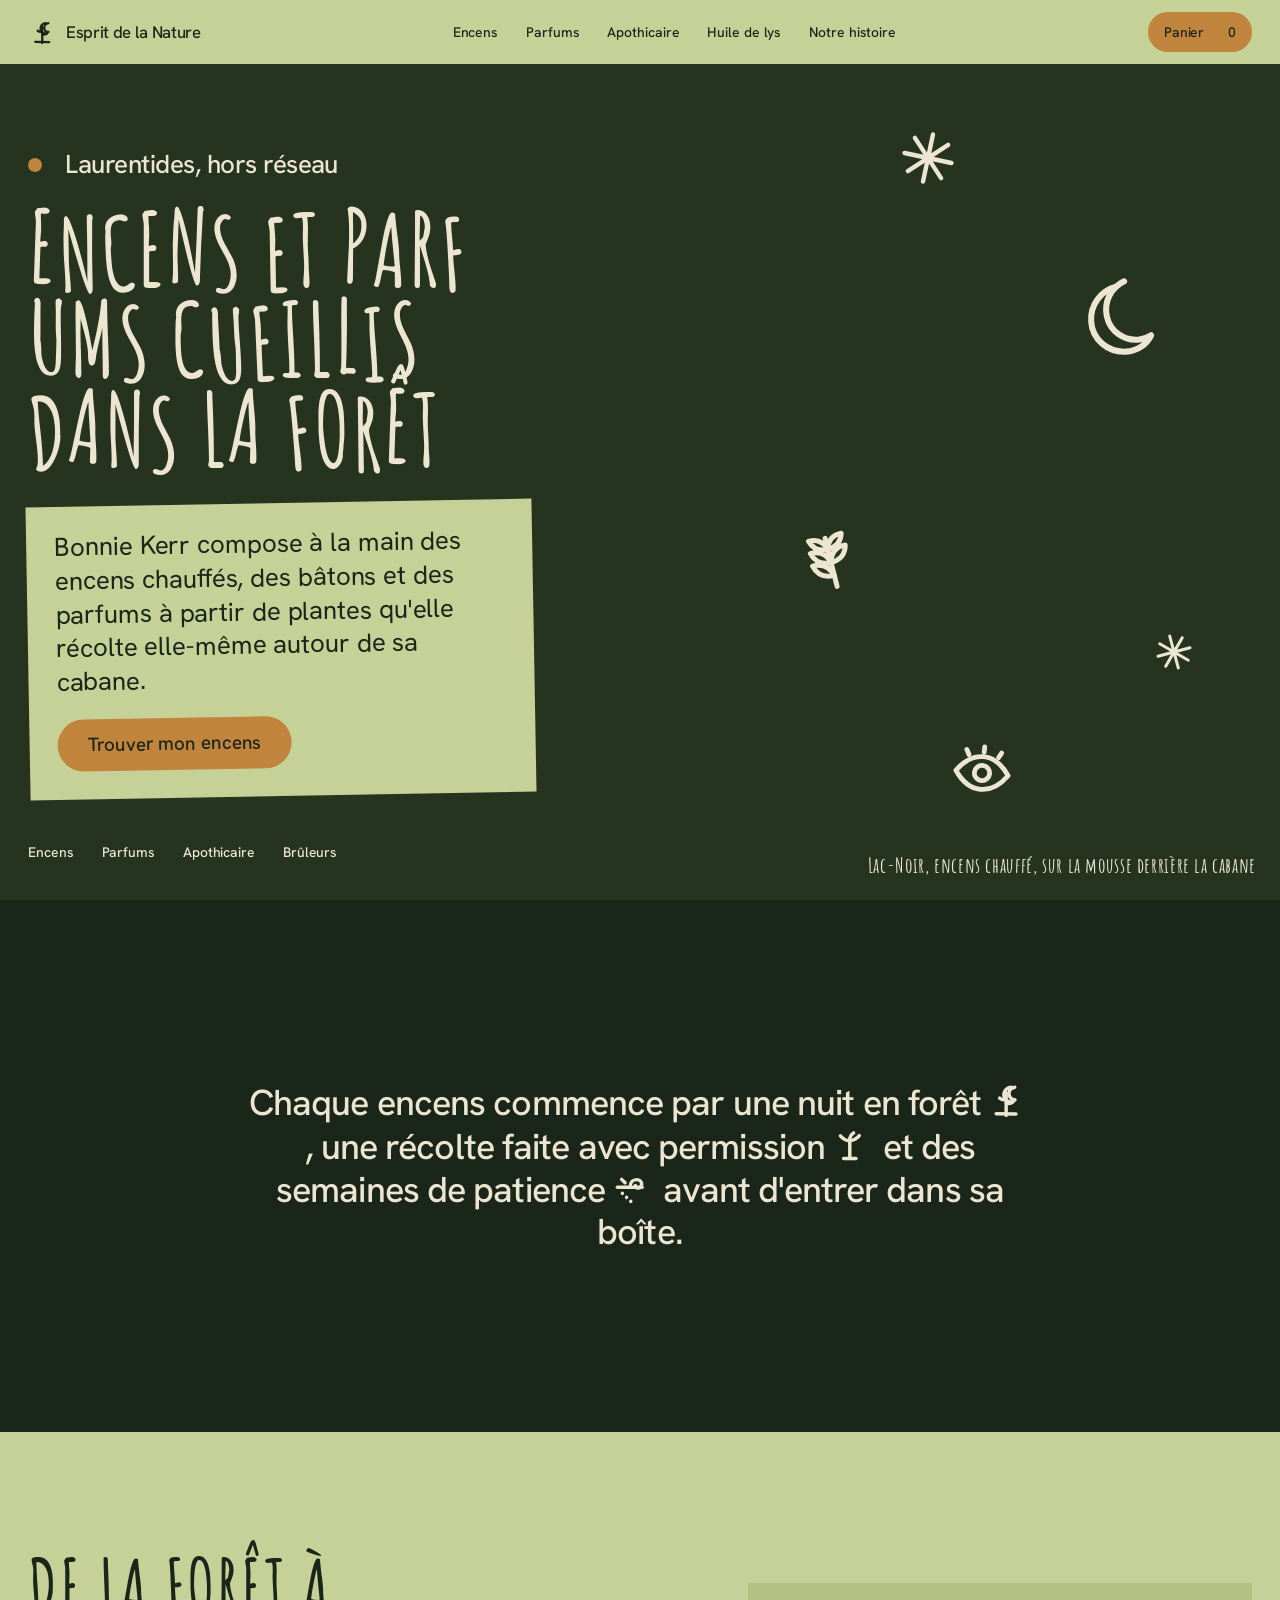
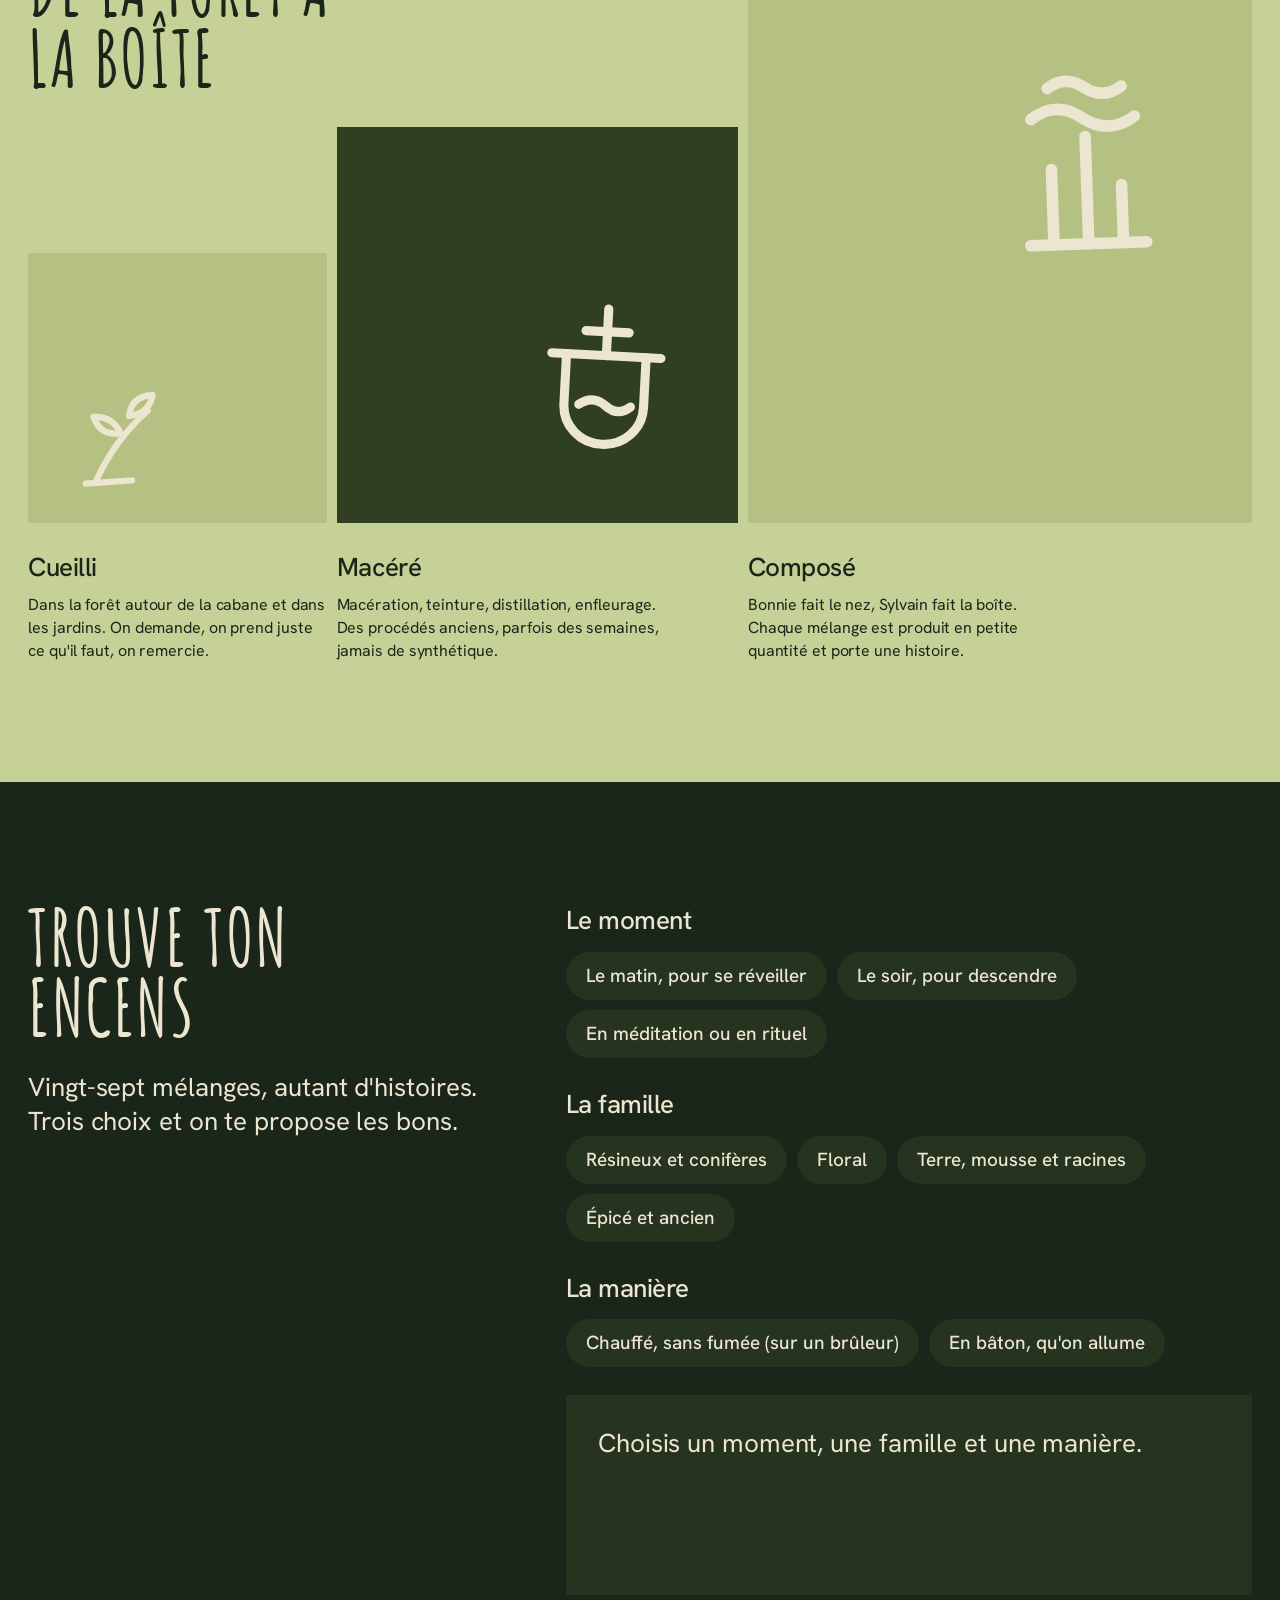
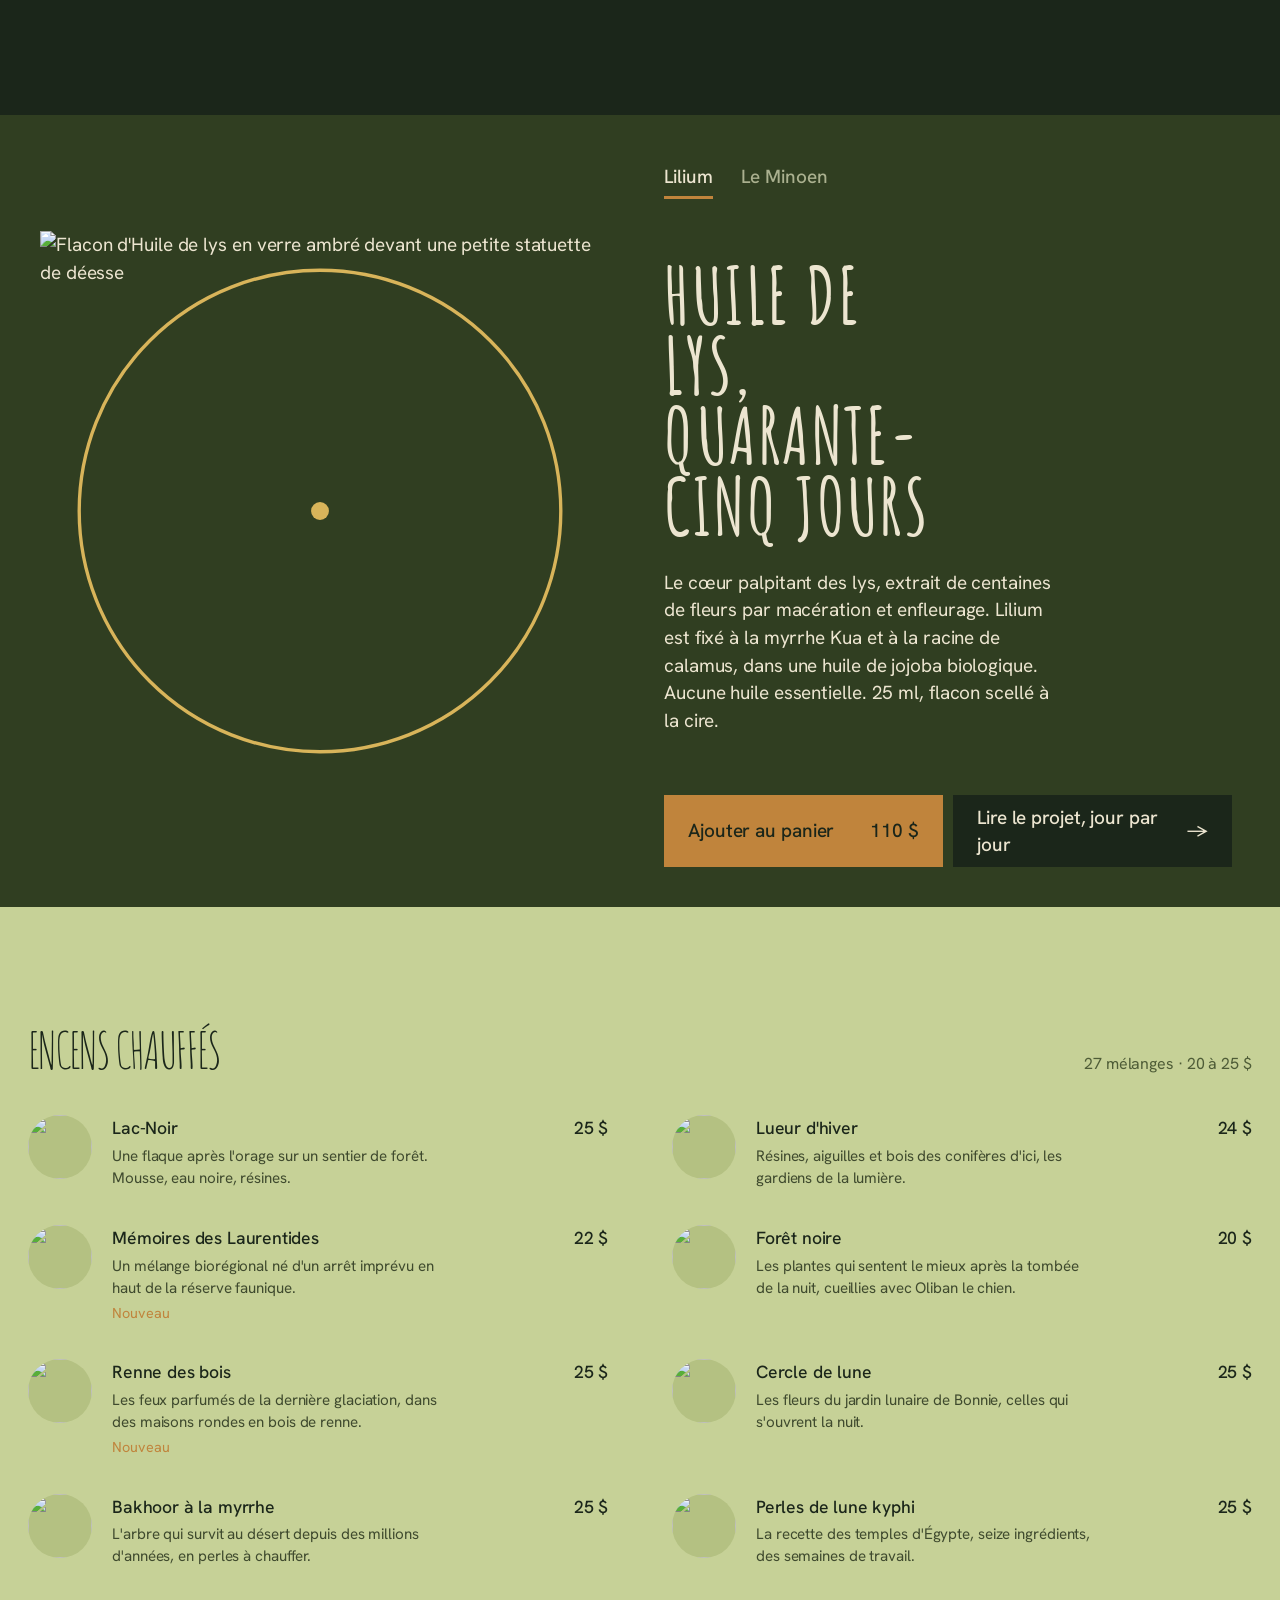
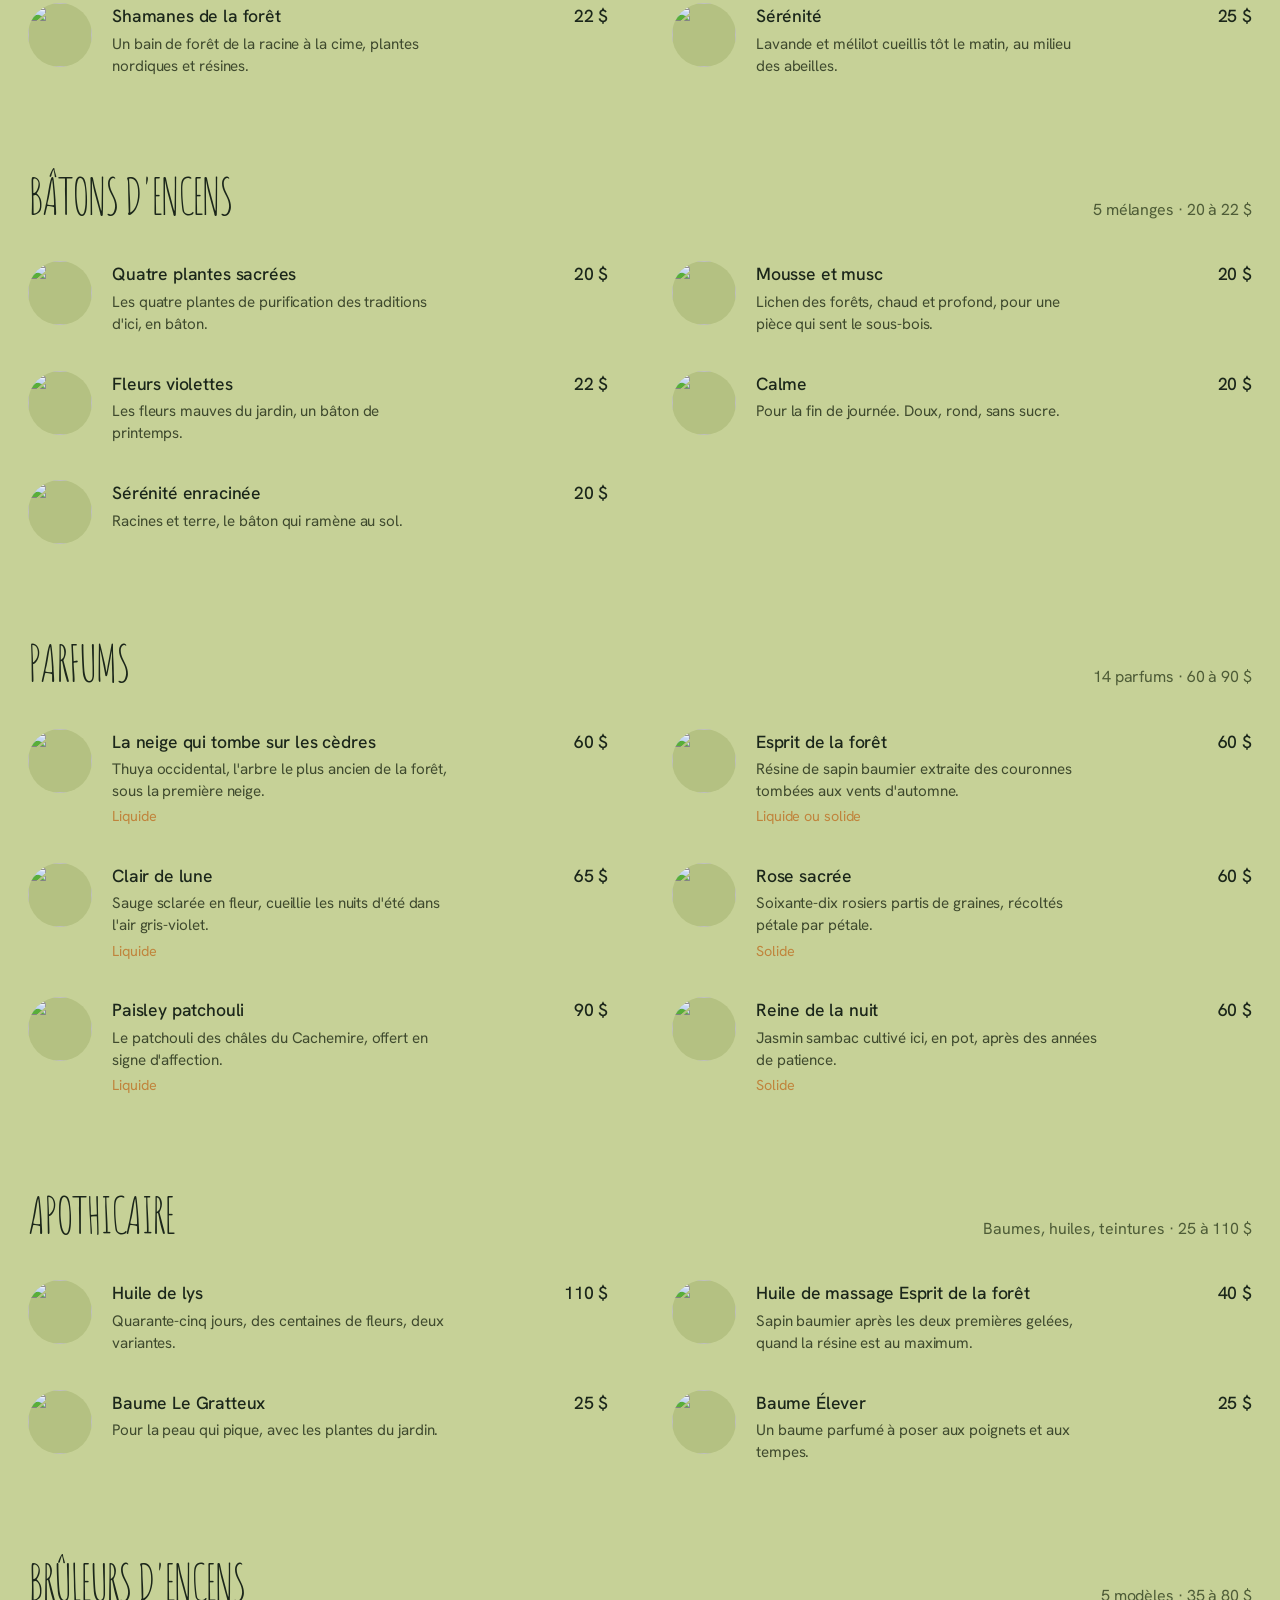
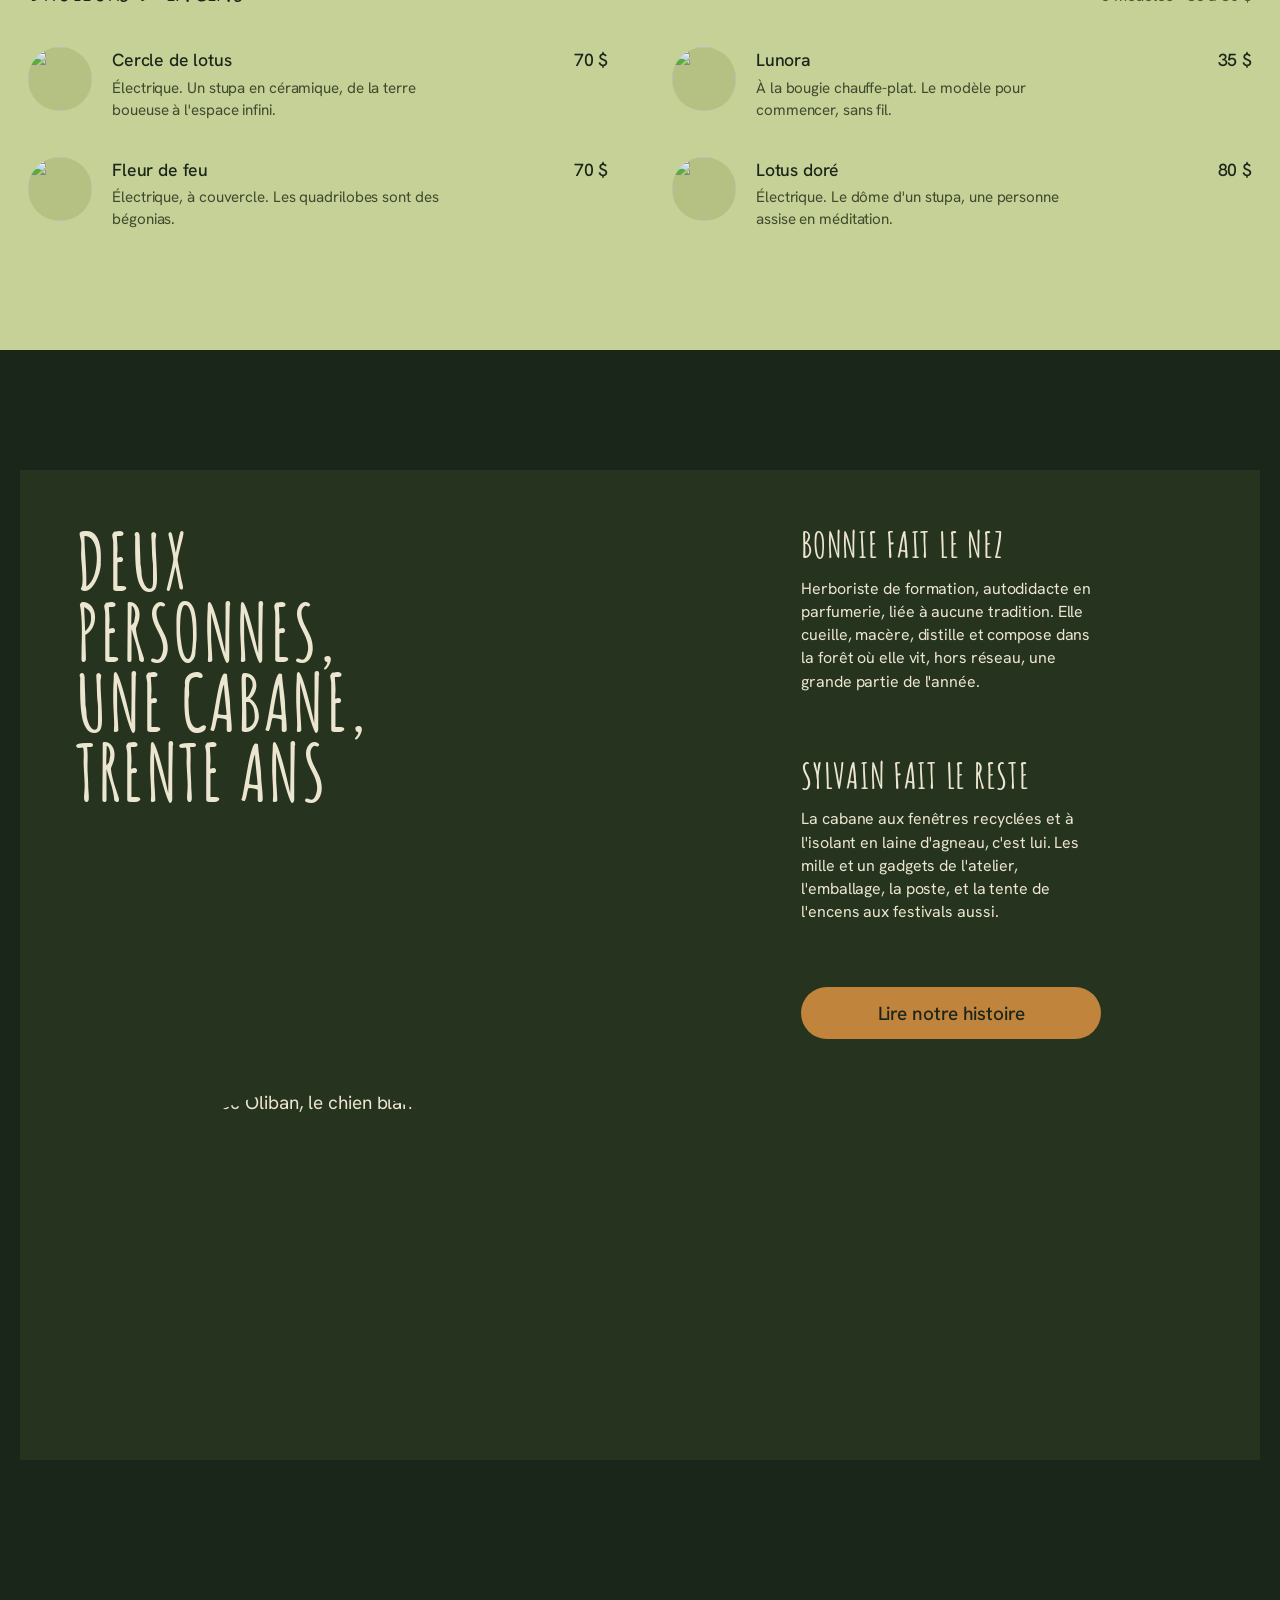
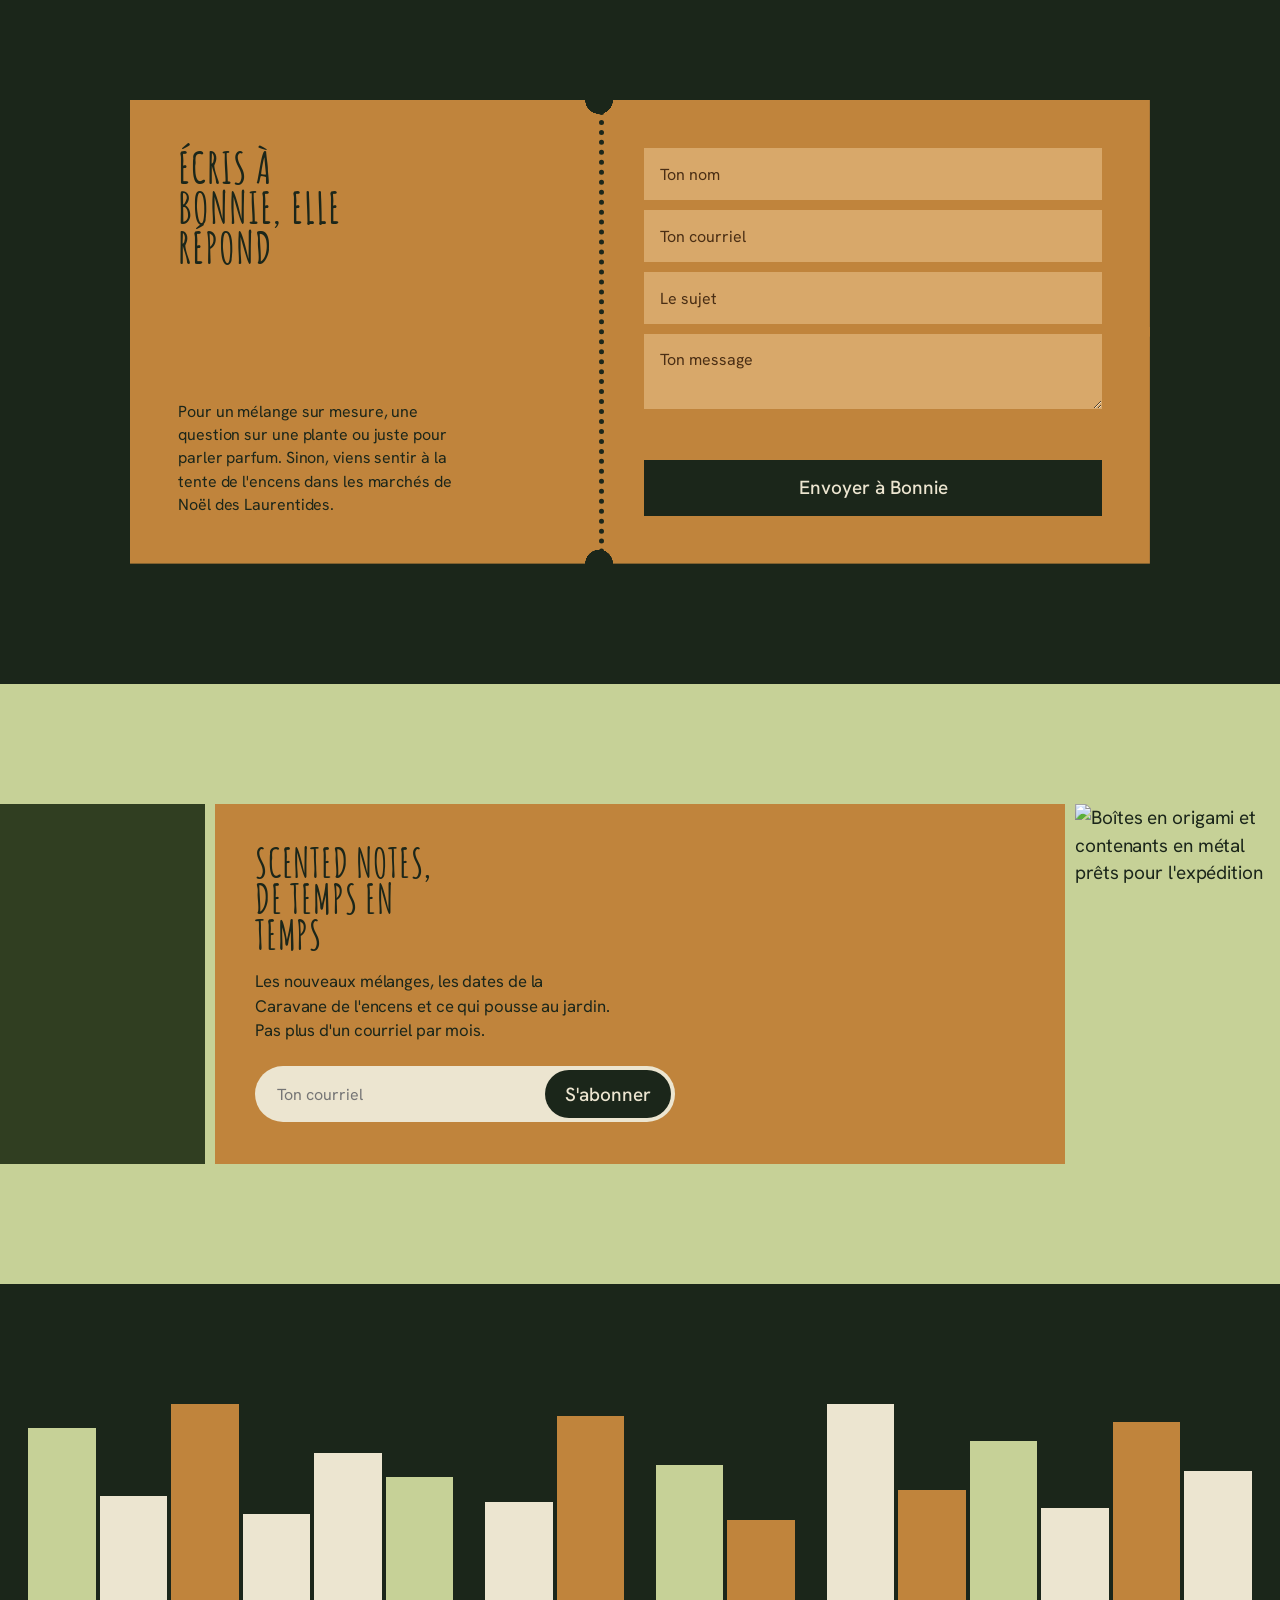
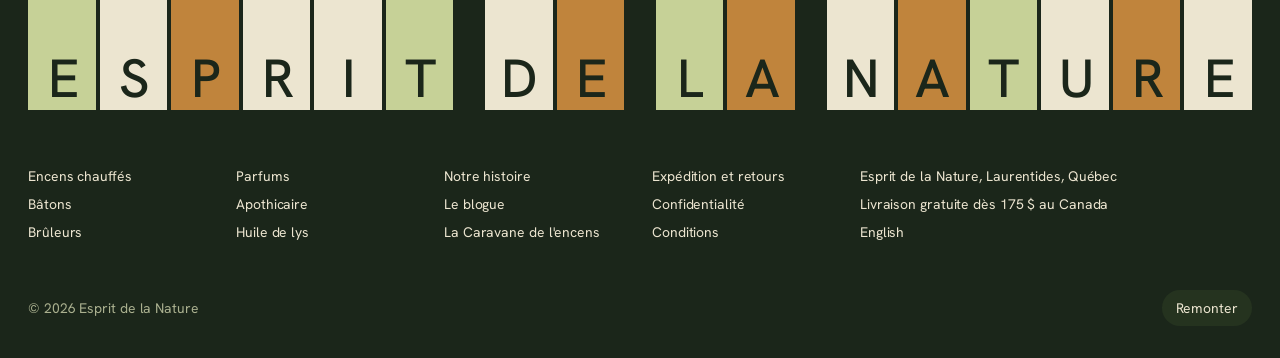
==== commit 715df2c2: "Hero : mots insécables, panneau sauge pour le texte Co-Authored-By: Claude Fable 5.1 <noreply@anthro" ====
--- a/index.html
+++ b/index.html
@@ -8,7 +8,7 @@
 <link rel="preconnect" href="https://fonts.googleapis.com">
 <link rel="preconnect" href="https://fonts.gstatic.com" crossorigin>
 <link href="https://fonts.googleapis.com/css2?family=Hanken+Grotesk:wght@400;500&family=Amatic+SC:wght@700&display=swap" rel="stylesheet">
-<link rel="stylesheet" href="style.css?v=5">
+<link rel="stylesheet" href="style.css?v=6">
 <script>document.documentElement.classList.remove('no-js')</script>
 </head>
 <body>
@@ -59,8 +59,10 @@
             <div class="hero__body">
         <div class="hero__word"><span class="dot"></span>Laurentides, hors réseau</div>
         <h1 class="hand">Encens et parfums cueillis dans la forêt</h1>
-        <p>Bonnie Kerr compose à la main des encens chauffés, des bâtons et des parfums à partir de plantes qu'elle récolte elle-même autour de sa cabane.</p>
-        <a class="btn" href="#trouver">Trouver mon encens</a>
+        <div class="hero__panel">
+          <p>Bonnie Kerr compose à la main des encens chauffés, des bâtons et des parfums à partir de plantes qu'elle récolte elle-même autour de sa cabane.</p>
+          <a class="btn" href="#trouver">Trouver mon encens</a>
+        </div>
       </div>
     </div>
     <div class="hero__foot">
@@ -301,6 +303,6 @@
 
 <script src="https://cdnjs.cloudflare.com/ajax/libs/gsap/3.12.5/gsap.min.js"></script>
 <script src="https://cdnjs.cloudflare.com/ajax/libs/gsap/3.12.5/ScrollTrigger.min.js"></script>
-<script src="main.js?v=5"></script>
+<script src="main.js?v=6"></script>
 </body>
 </html>
--- a/style.css
+++ b/style.css
@@ -39,9 +39,10 @@
 a{color:inherit;text-decoration:none}
 button{font:inherit;color:inherit;background:none;border:0;cursor:pointer}
 h1,h2,h3,.hand{font-family:"Amatic SC","Hanken Grotesk",sans-serif;font-weight:700;letter-spacing:.02em;line-height:.9;text-transform:uppercase}
-h1{font-size:clamp(3.4rem,1rem + 8.5vw,9.5rem)}
+h1{font-size:clamp(3.4rem,1rem + 6.6vw,7.6rem)}
 h2{font-size:clamp(2.8rem,1.2rem + 4.6vw,5.6rem)}
 h3{font-size:clamp(1.8rem,1rem + 1.6vw,2.6rem);line-height:1}
+.hand .w{display:inline-block;white-space:nowrap}
 .hand .l{display:inline-block;transform:rotate(var(--r,0)) translateY(var(--y,0))}
 p{max-width:62ch}
 ::selection{background:var(--accent);color:var(--accent-ink)}
@@ -108,10 +109,11 @@
 .hero__band{display:none}
 .hero__band i{flex:0 0 56px;height:56px;border-radius:50%;background:var(--accent);transform:scale(.36)}
 .hero__band i:nth-child(even){background:transparent;box-shadow:inset 0 0 0 5px var(--accent)}
-.hero__body{padding:0;max-width:62%}
-.hero__body h1{margin:20px 0 28px;max-width:12ch}
+.hero__body{padding:0;max-width:70%}
+.hero__body h1{margin:20px 0 28px;max-width:14ch}
 .hero__body h1 .l:nth-child(3n){--r:-2.5deg;--y:.04em}.hero__body h1 .l:nth-child(4n+1){--r:2deg;--y:-.03em}.hero__body h1 .l:nth-child(5n+2){--r:-1deg;--y:.06em}
-.hero__body p{font-size:var(--step-lead);line-height:1.3;max-width:30ch;margin-bottom:32px}
+.hero__panel{display:inline-block;background:var(--paper);color:var(--paper-ink);padding:24px 28px 28px;max-width:34rem;transform:rotate(-1deg)}
+.hero__panel p{font-size:var(--step-lead);line-height:1.3;max-width:30ch;margin-bottom:20px}
 .hero__word{font-size:var(--step-lead);font-weight:500;letter-spacing:-.02em;display:flex;align-items:center;gap:10px}
 .hero__foot{display:flex;gap:28px;padding:40px 0 0;font-size:var(--step-small);font-weight:500}
 .hero__foot a{padding:6px 0;position:relative}
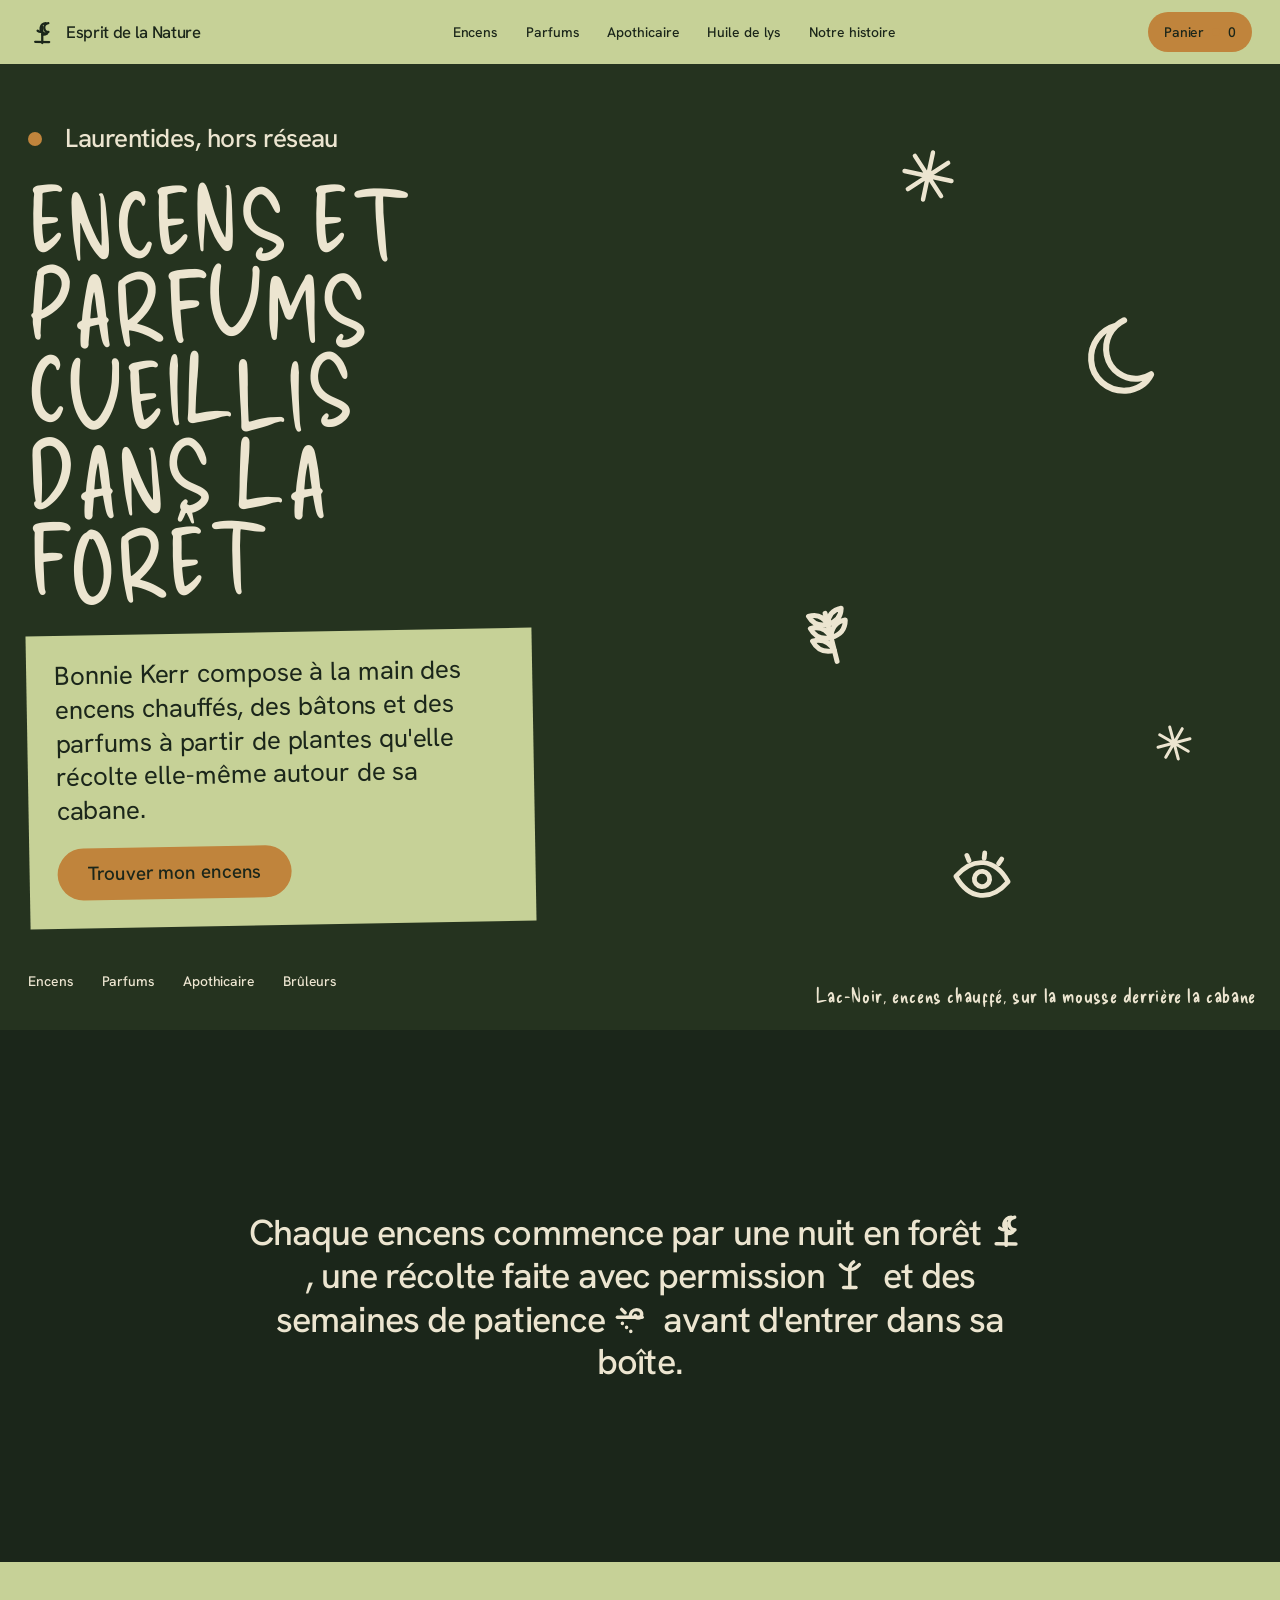
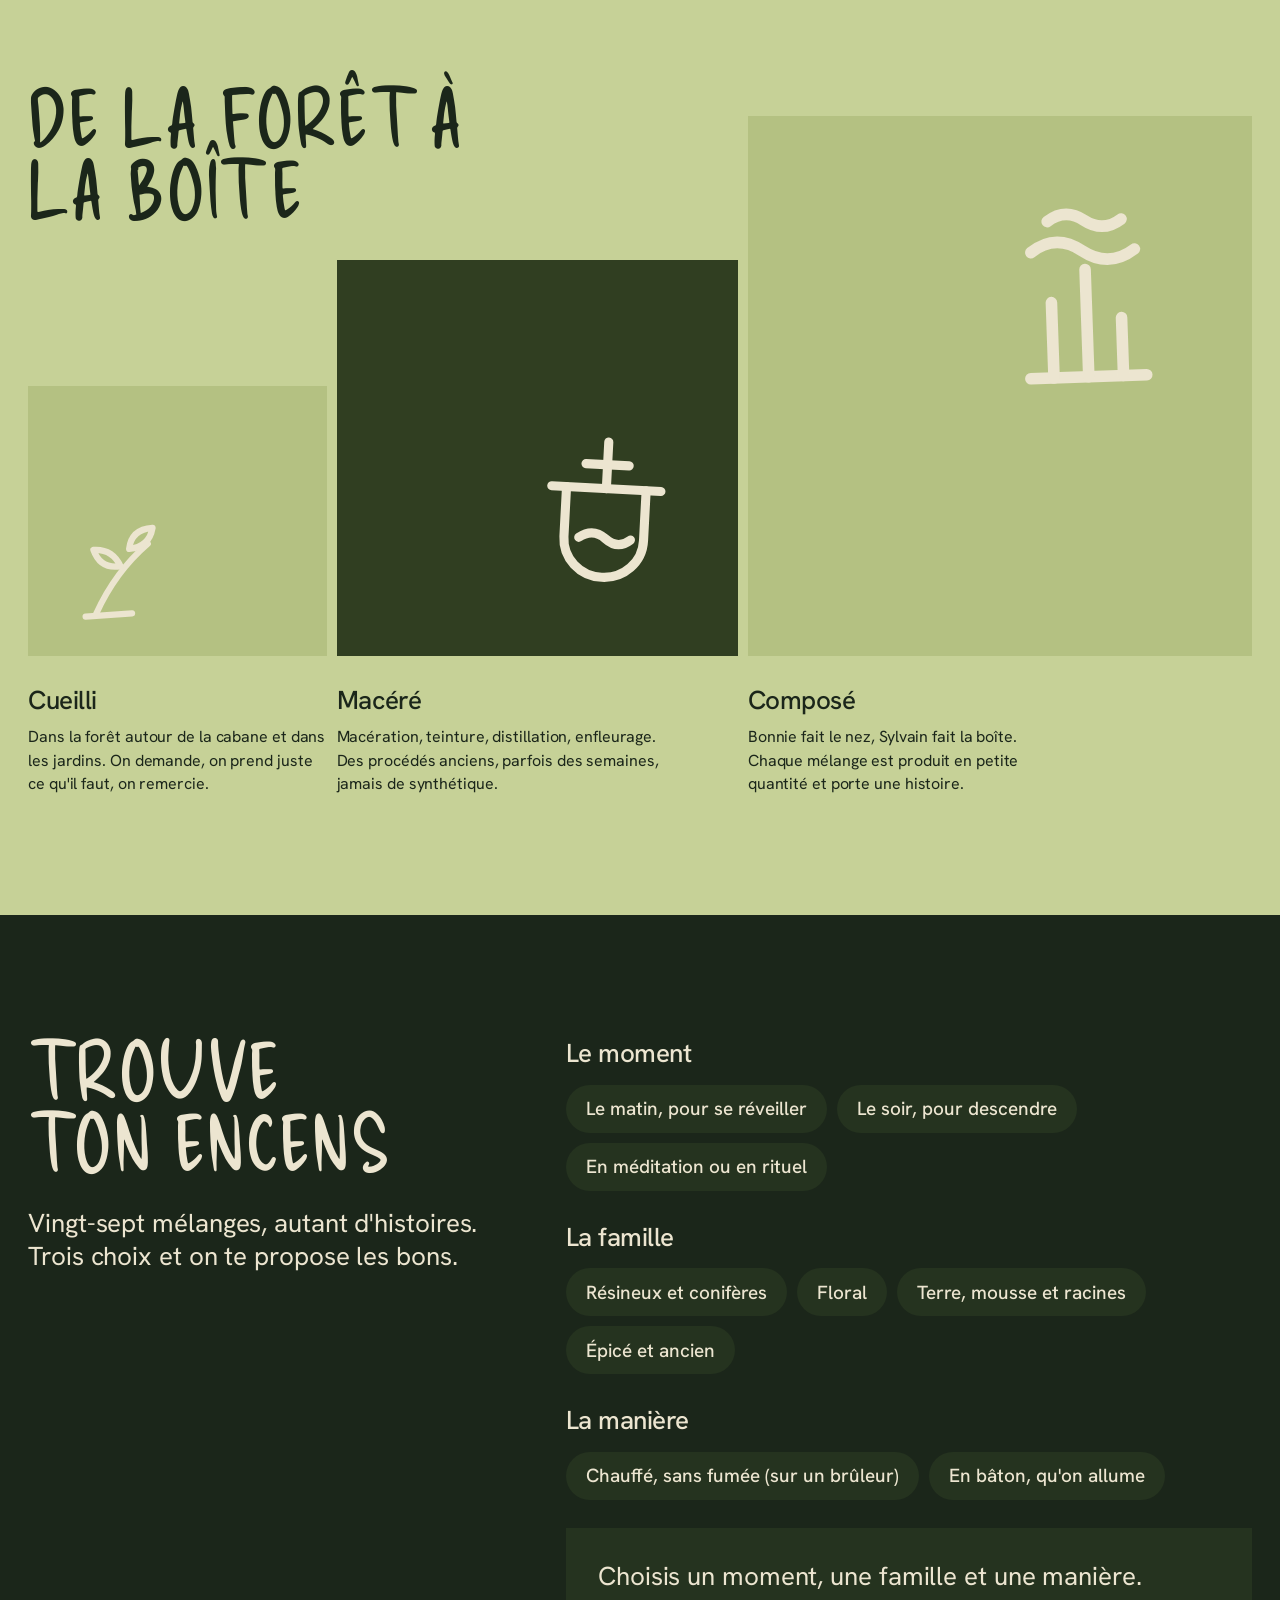
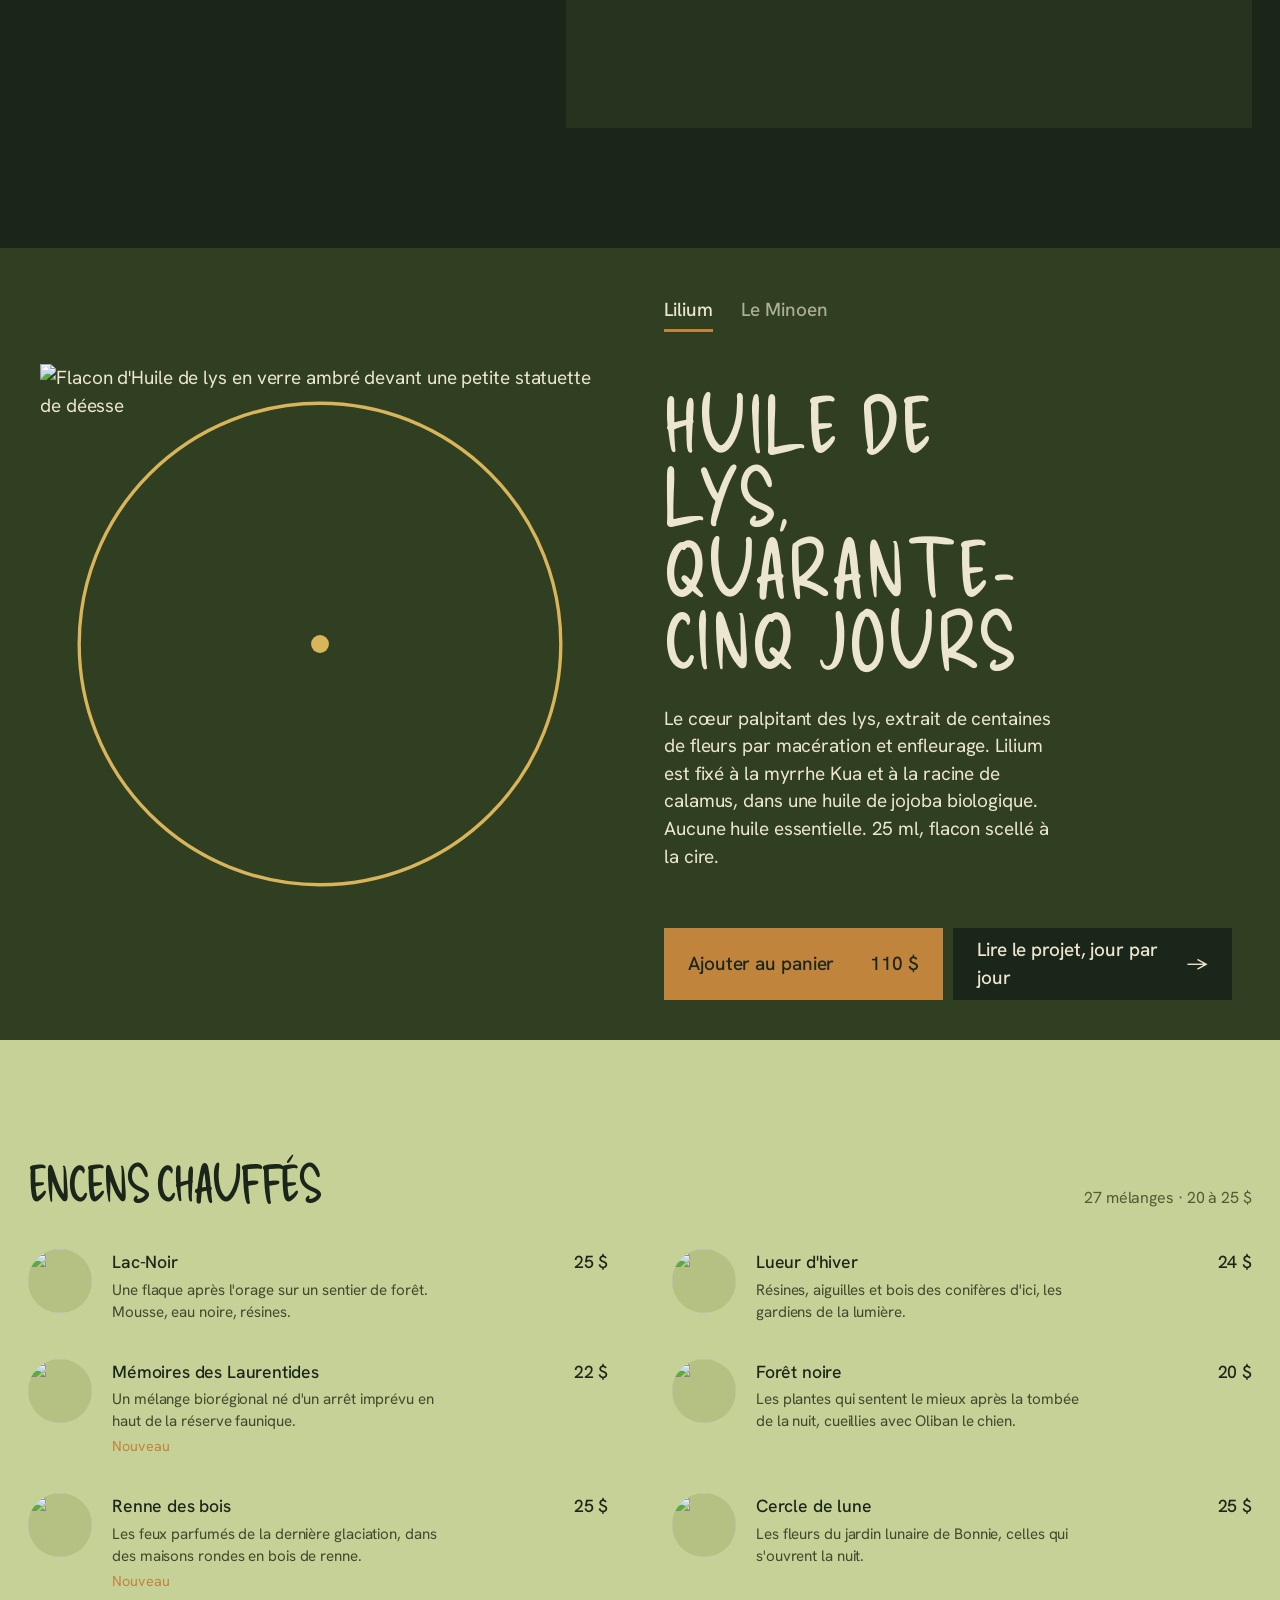
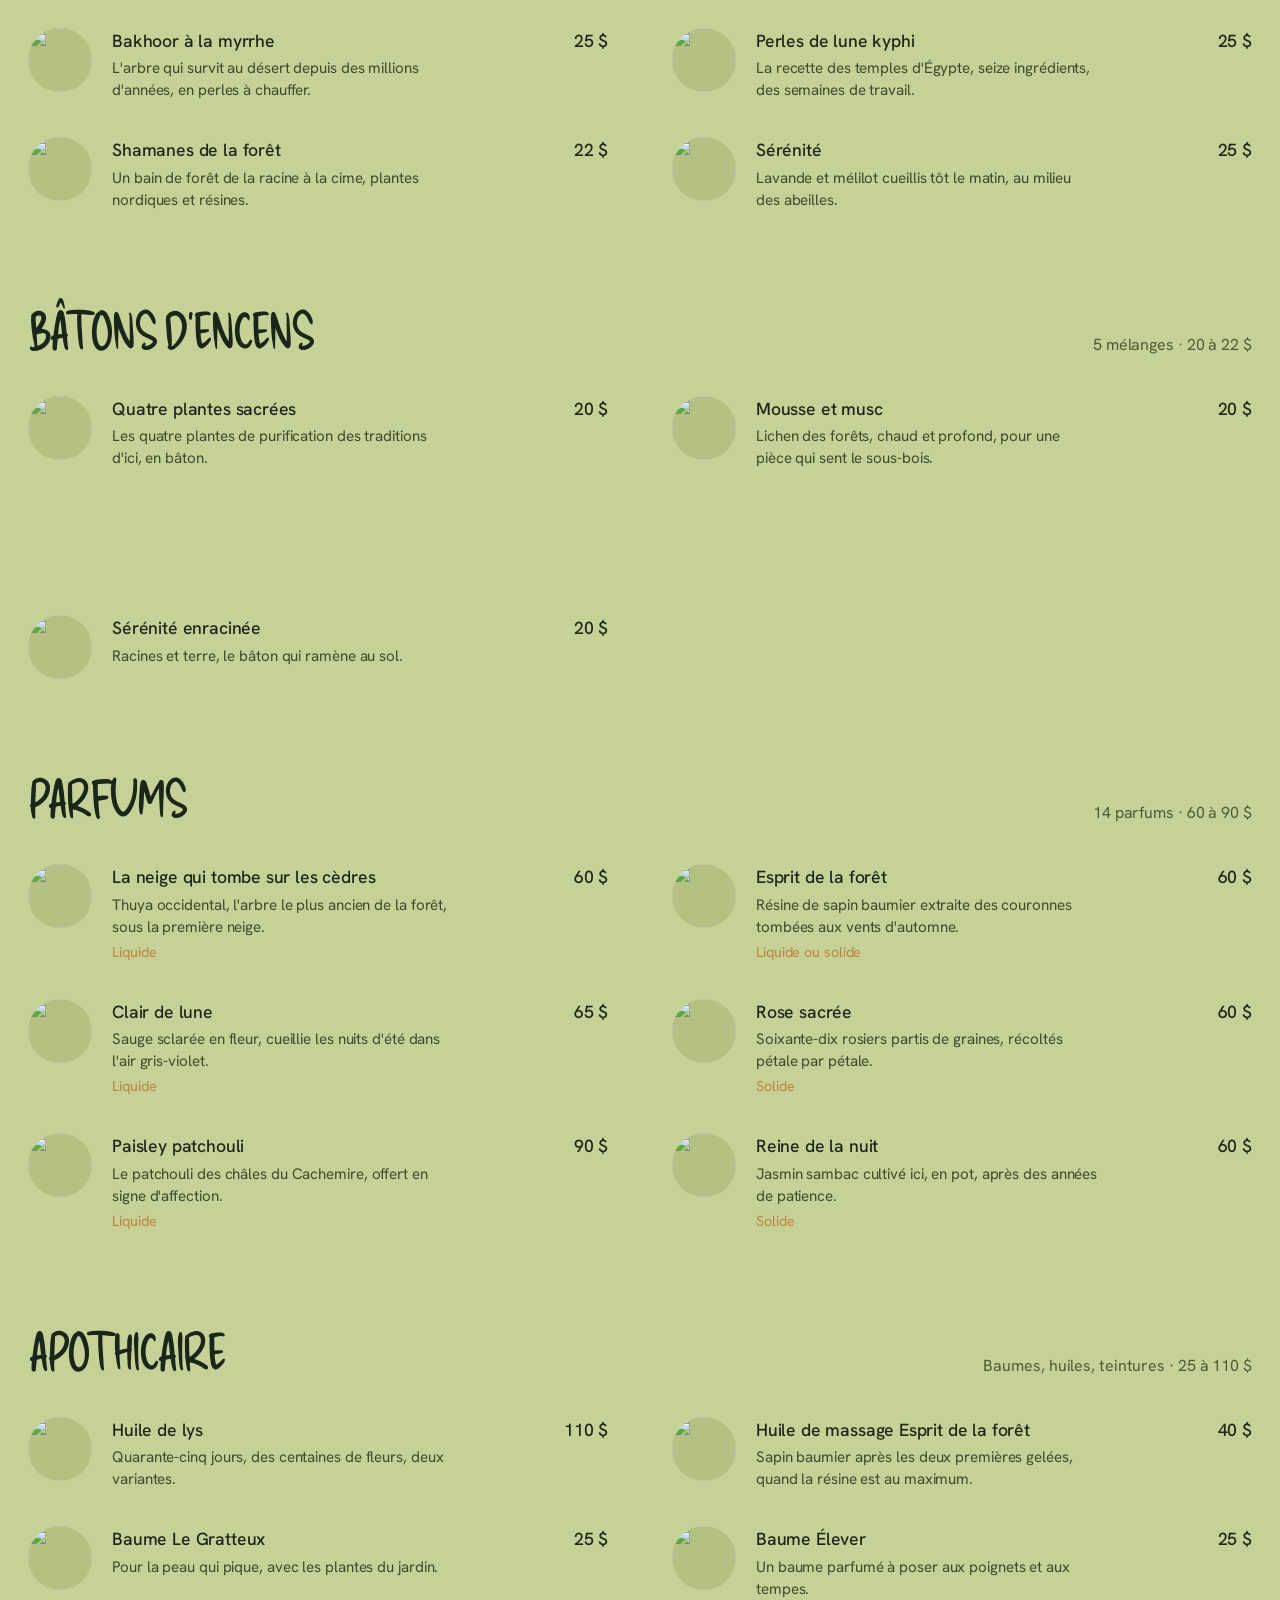
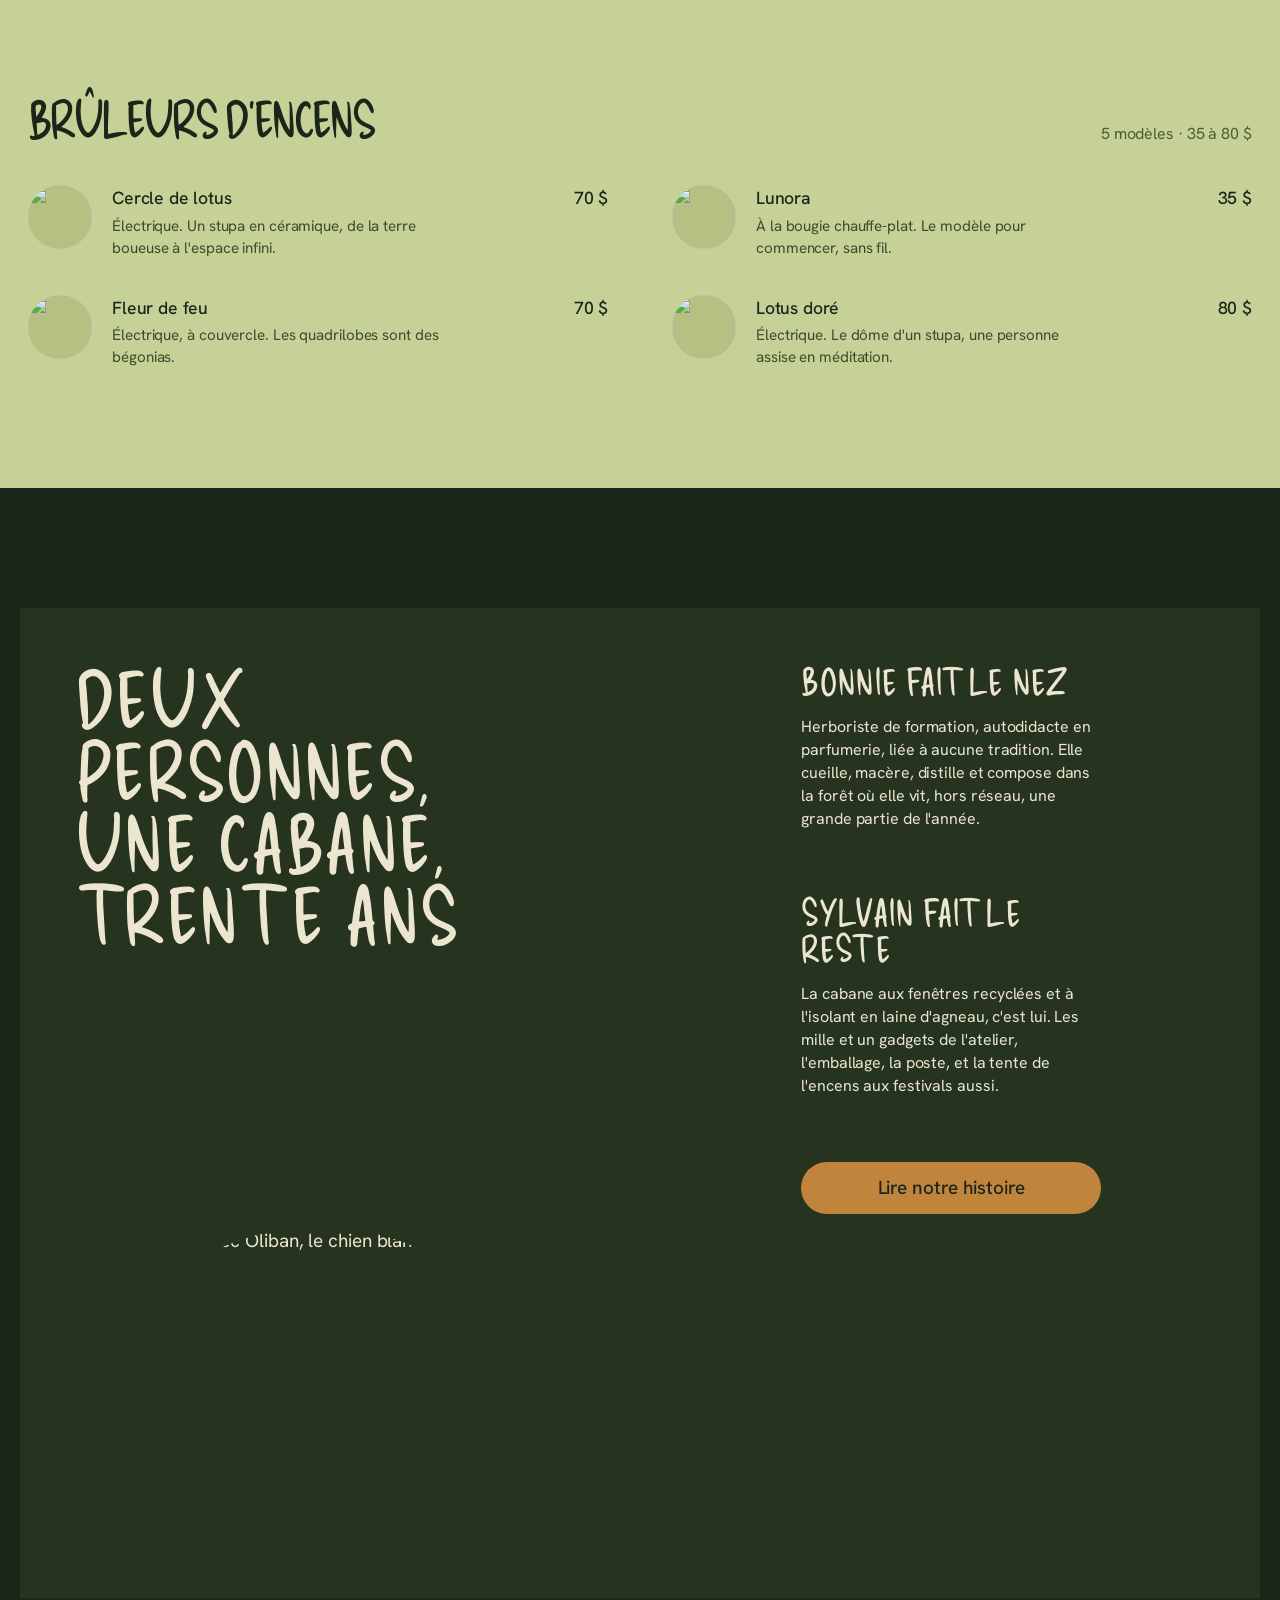
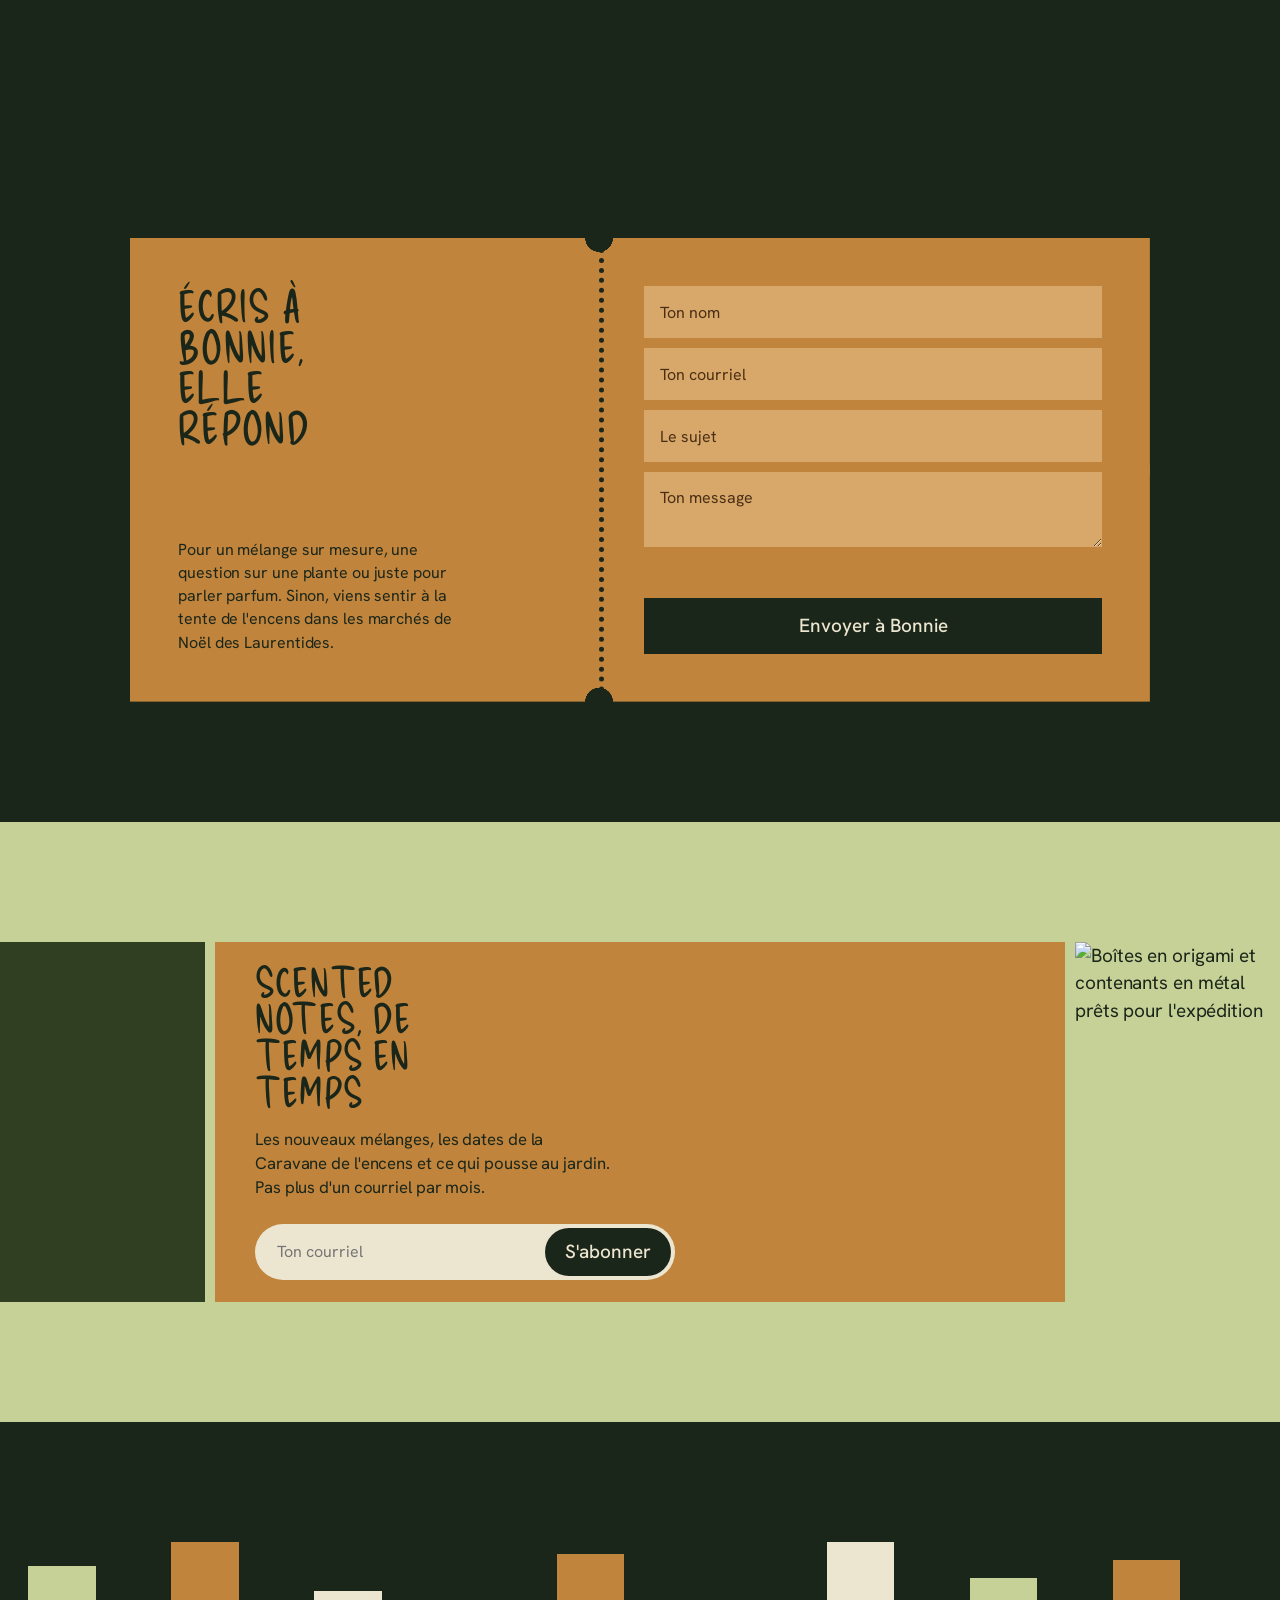
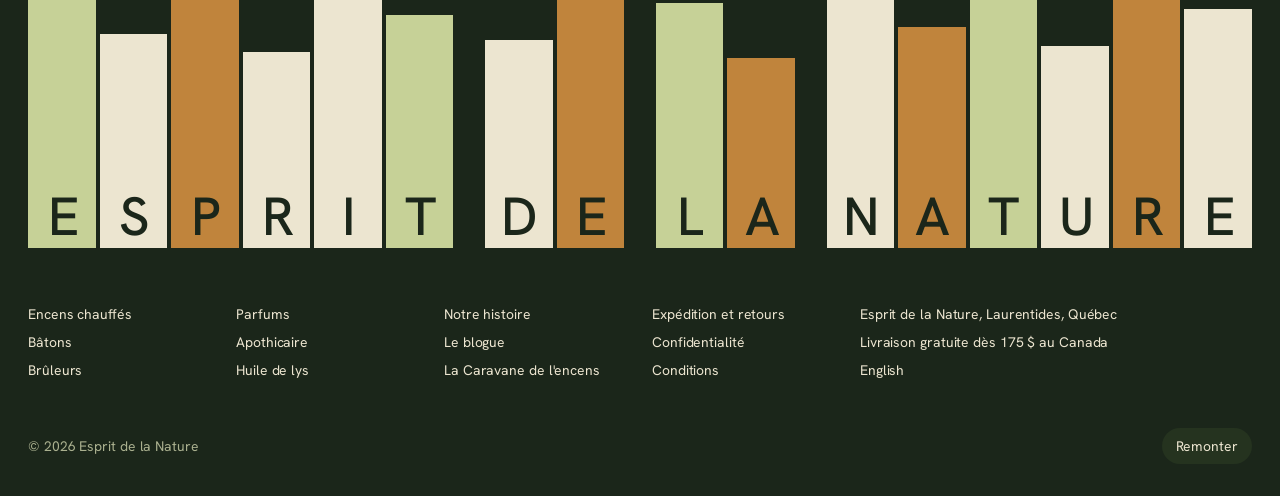
==== commit 576c45b4: "Lettrage plus épais (Delicious Handrawn) Co-Authored-By: Claude Fable 5.1 <noreply@anthropic.com> Cl" ====
--- a/index.html
+++ b/index.html
@@ -7,8 +7,8 @@
 <meta name="description" content="Bonnie Kerr compose à la main, hors réseau dans les Laurentides, des encens chauffés, des bâtons d'encens, des parfums et des baumes à partir de plantes qu'elle cueille elle-même.">
 <link rel="preconnect" href="https://fonts.googleapis.com">
 <link rel="preconnect" href="https://fonts.gstatic.com" crossorigin>
-<link href="https://fonts.googleapis.com/css2?family=Hanken+Grotesk:wght@400;500&family=Amatic+SC:wght@700&display=swap" rel="stylesheet">
-<link rel="stylesheet" href="style.css?v=6">
+<link href="https://fonts.googleapis.com/css2?family=Hanken+Grotesk:wght@400;500&family=Delicious+Handrawn&display=swap" rel="stylesheet">
+<link rel="stylesheet" href="style.css?v=7">
 <script>document.documentElement.classList.remove('no-js')</script>
 </head>
 <body>
@@ -303,6 +303,6 @@
 
 <script src="https://cdnjs.cloudflare.com/ajax/libs/gsap/3.12.5/gsap.min.js"></script>
 <script src="https://cdnjs.cloudflare.com/ajax/libs/gsap/3.12.5/ScrollTrigger.min.js"></script>
-<script src="main.js?v=6"></script>
+<script src="main.js?v=7"></script>
 </body>
 </html>
--- a/style.css
+++ b/style.css
@@ -38,8 +38,8 @@
 img{display:block;max-width:100%;height:auto}
 a{color:inherit;text-decoration:none}
 button{font:inherit;color:inherit;background:none;border:0;cursor:pointer}
-h1,h2,h3,.hand{font-family:"Amatic SC","Hanken Grotesk",sans-serif;font-weight:700;letter-spacing:.02em;line-height:.9;text-transform:uppercase}
-h1{font-size:clamp(3.4rem,1rem + 6.6vw,7.6rem)}
+h1,h2,h3,.hand{font-family:"Delicious Handrawn","Hanken Grotesk",sans-serif;font-weight:400;letter-spacing:.03em;line-height:.92;text-transform:uppercase}
+h1{font-size:clamp(3.2rem,1rem + 6vw,7rem)}
 h2{font-size:clamp(2.8rem,1.2rem + 4.6vw,5.6rem)}
 h3{font-size:clamp(1.8rem,1rem + 1.6vw,2.6rem);line-height:1}
 .hand .w{display:inline-block;white-space:nowrap}
@@ -122,7 +122,7 @@
 .hero__room{position:absolute;inset:0;overflow:hidden;background:var(--surface);margin:0}
 .hero__room img{position:absolute;inset:0;width:100%;height:100%;object-fit:cover;opacity:0;transition:opacity 1.6s ease}
 .hero__room img.is-on{opacity:1}
-.hero__room figcaption{position:absolute;right:24px;bottom:20px;font-size:var(--step-small);color:var(--ink);font-family:"Amatic SC",sans-serif;font-weight:700;font-size:1.3rem;letter-spacing:.03em}
+.hero__room figcaption{position:absolute;right:24px;bottom:20px;font-size:var(--step-small);color:var(--ink);font-family:"Delicious Handrawn",sans-serif;font-weight:400;font-size:1.3rem;letter-spacing:.03em}
 /* fumée */
 .smoke{position:absolute;left:50%;bottom:36%;width:140px;height:60%;transform:translateX(-50%);pointer-events:none;opacity:.9}
 .smoke path{fill:none;stroke:var(--ink);stroke-width:1.4;stroke-linecap:round;stroke-dasharray:900;stroke-dashoffset:900;opacity:.55}
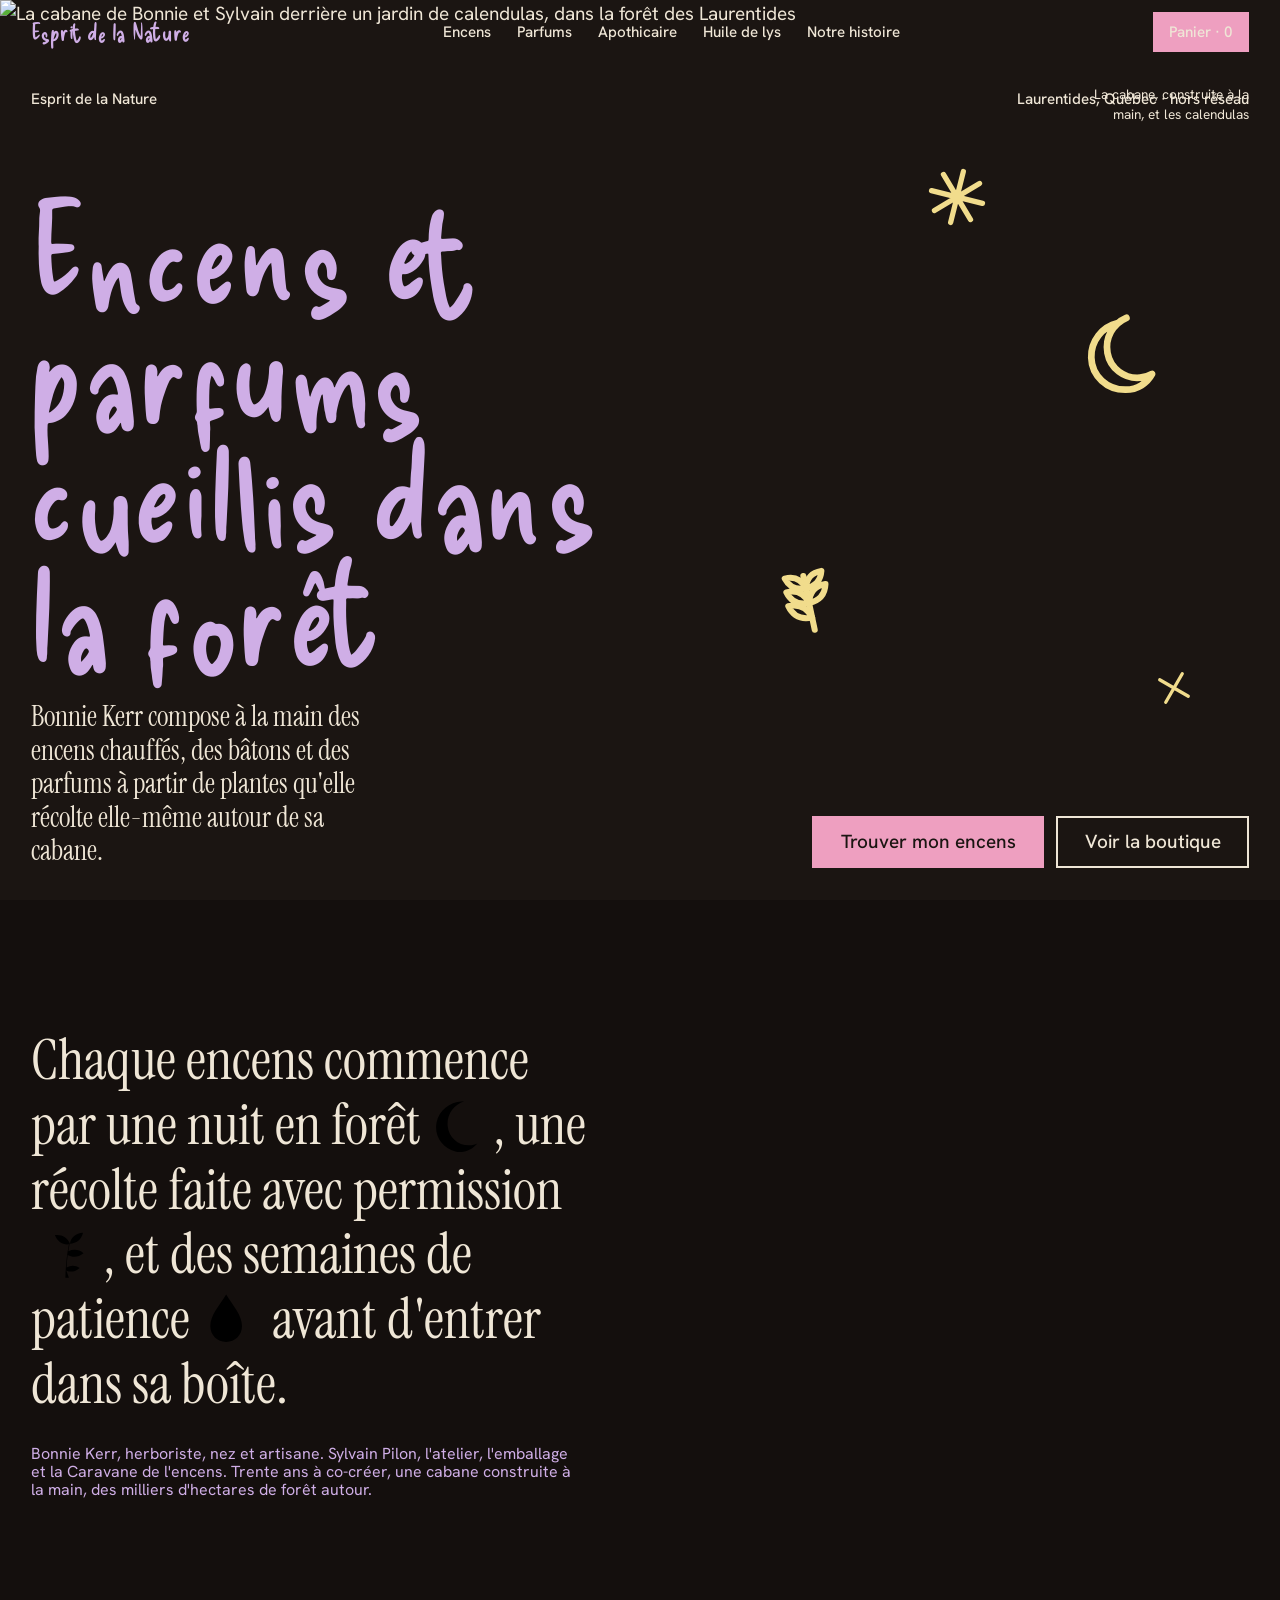
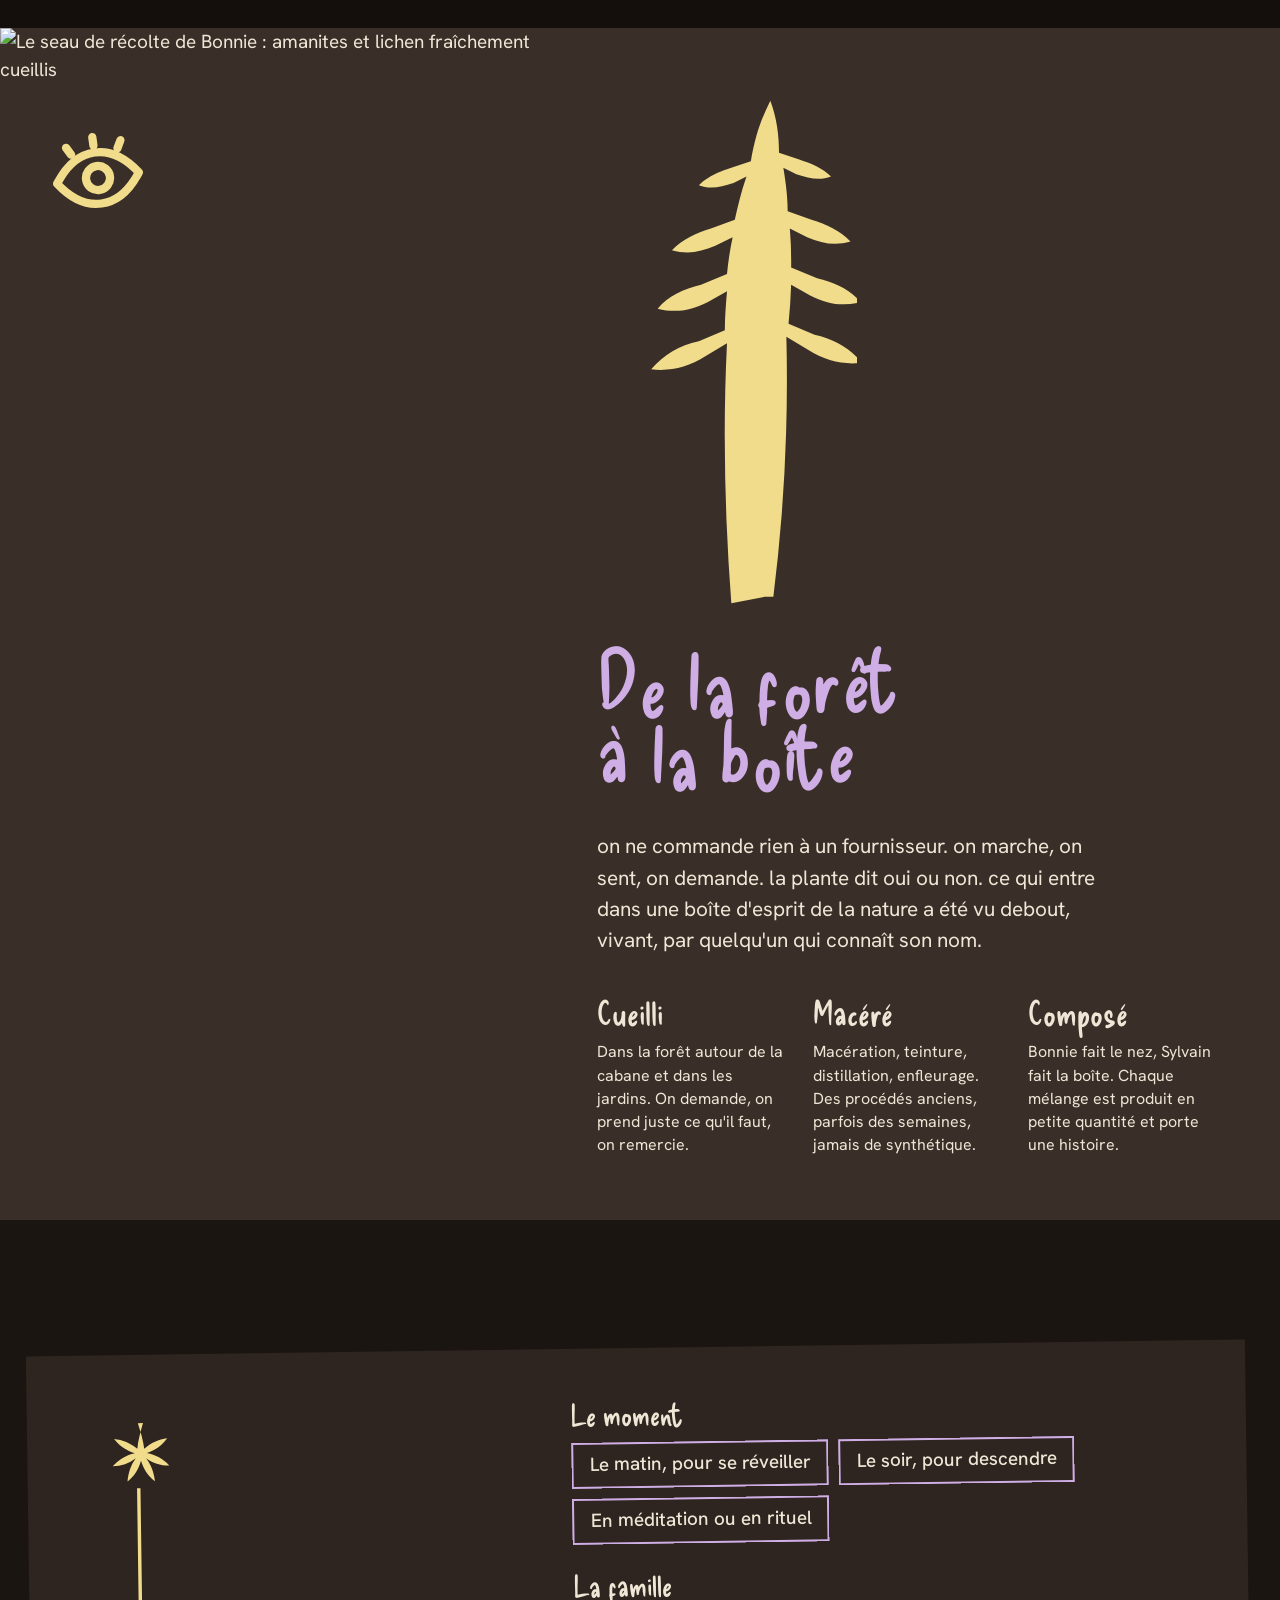
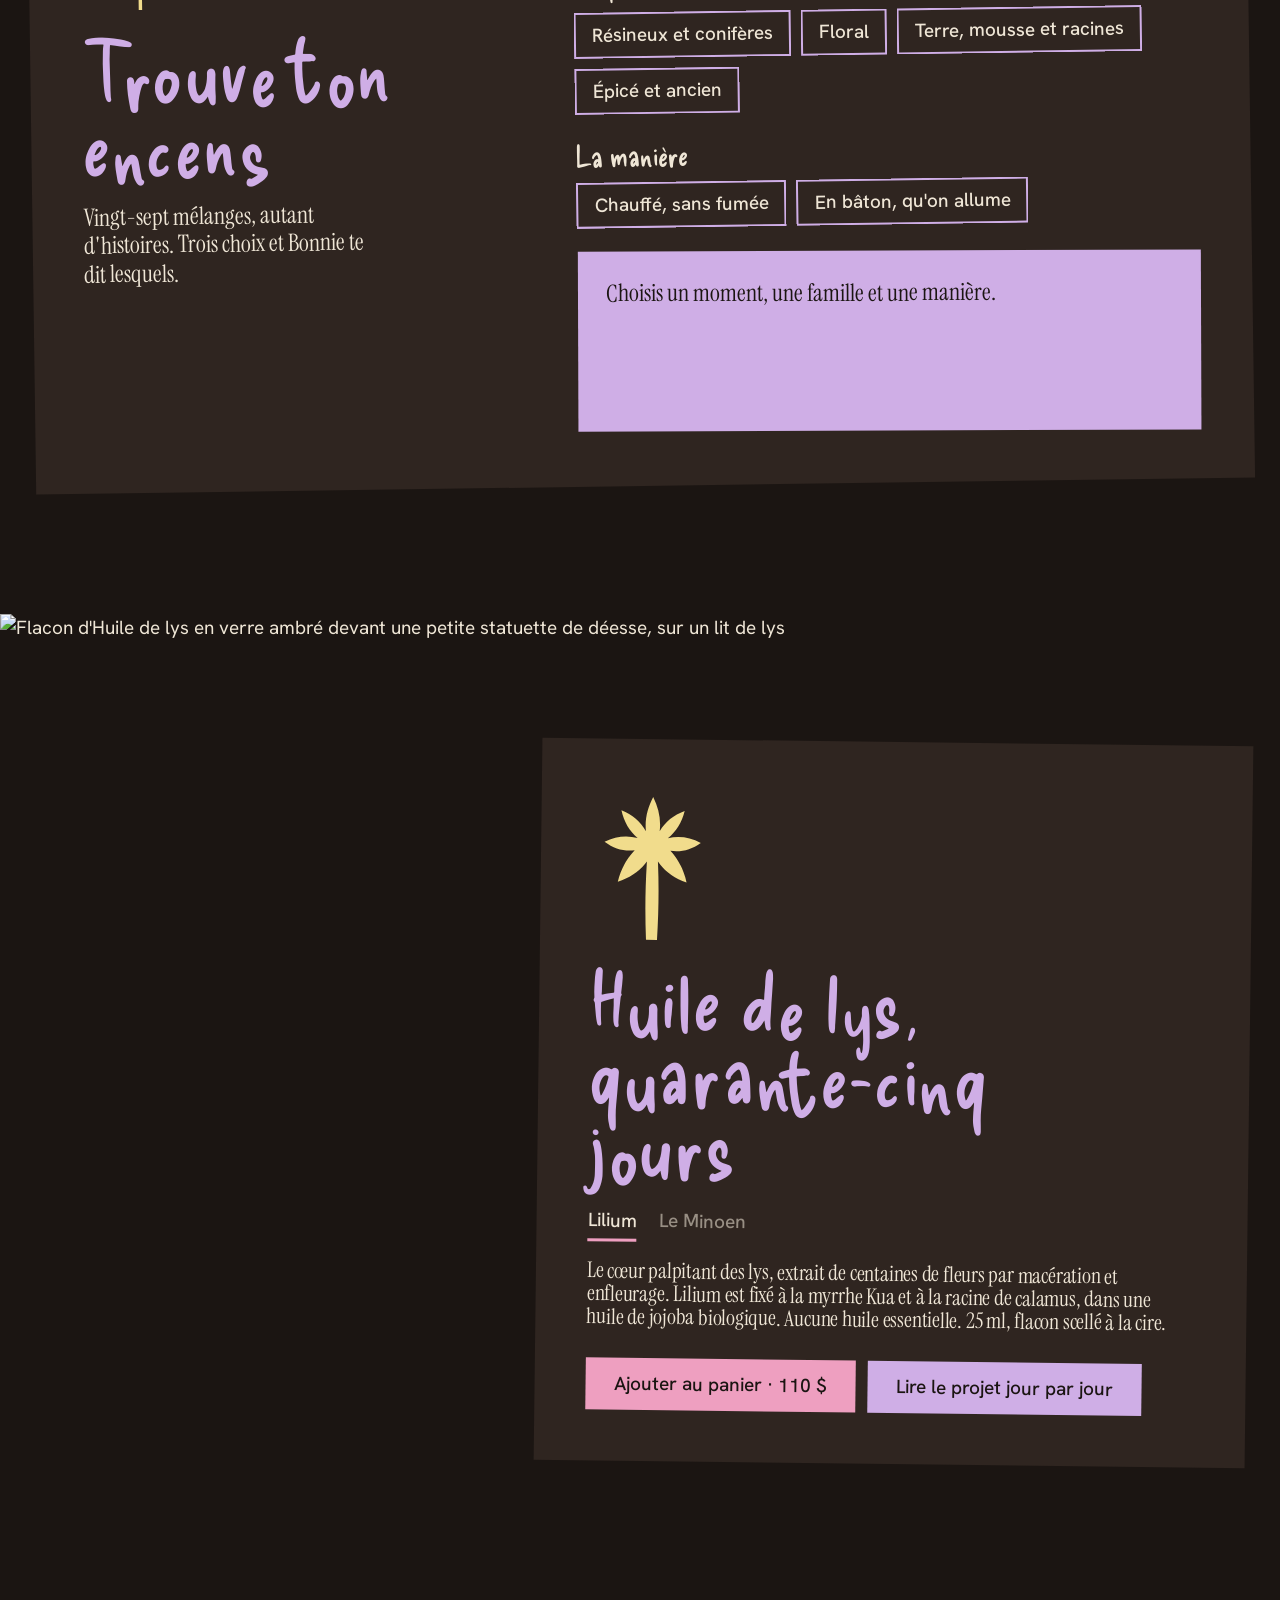
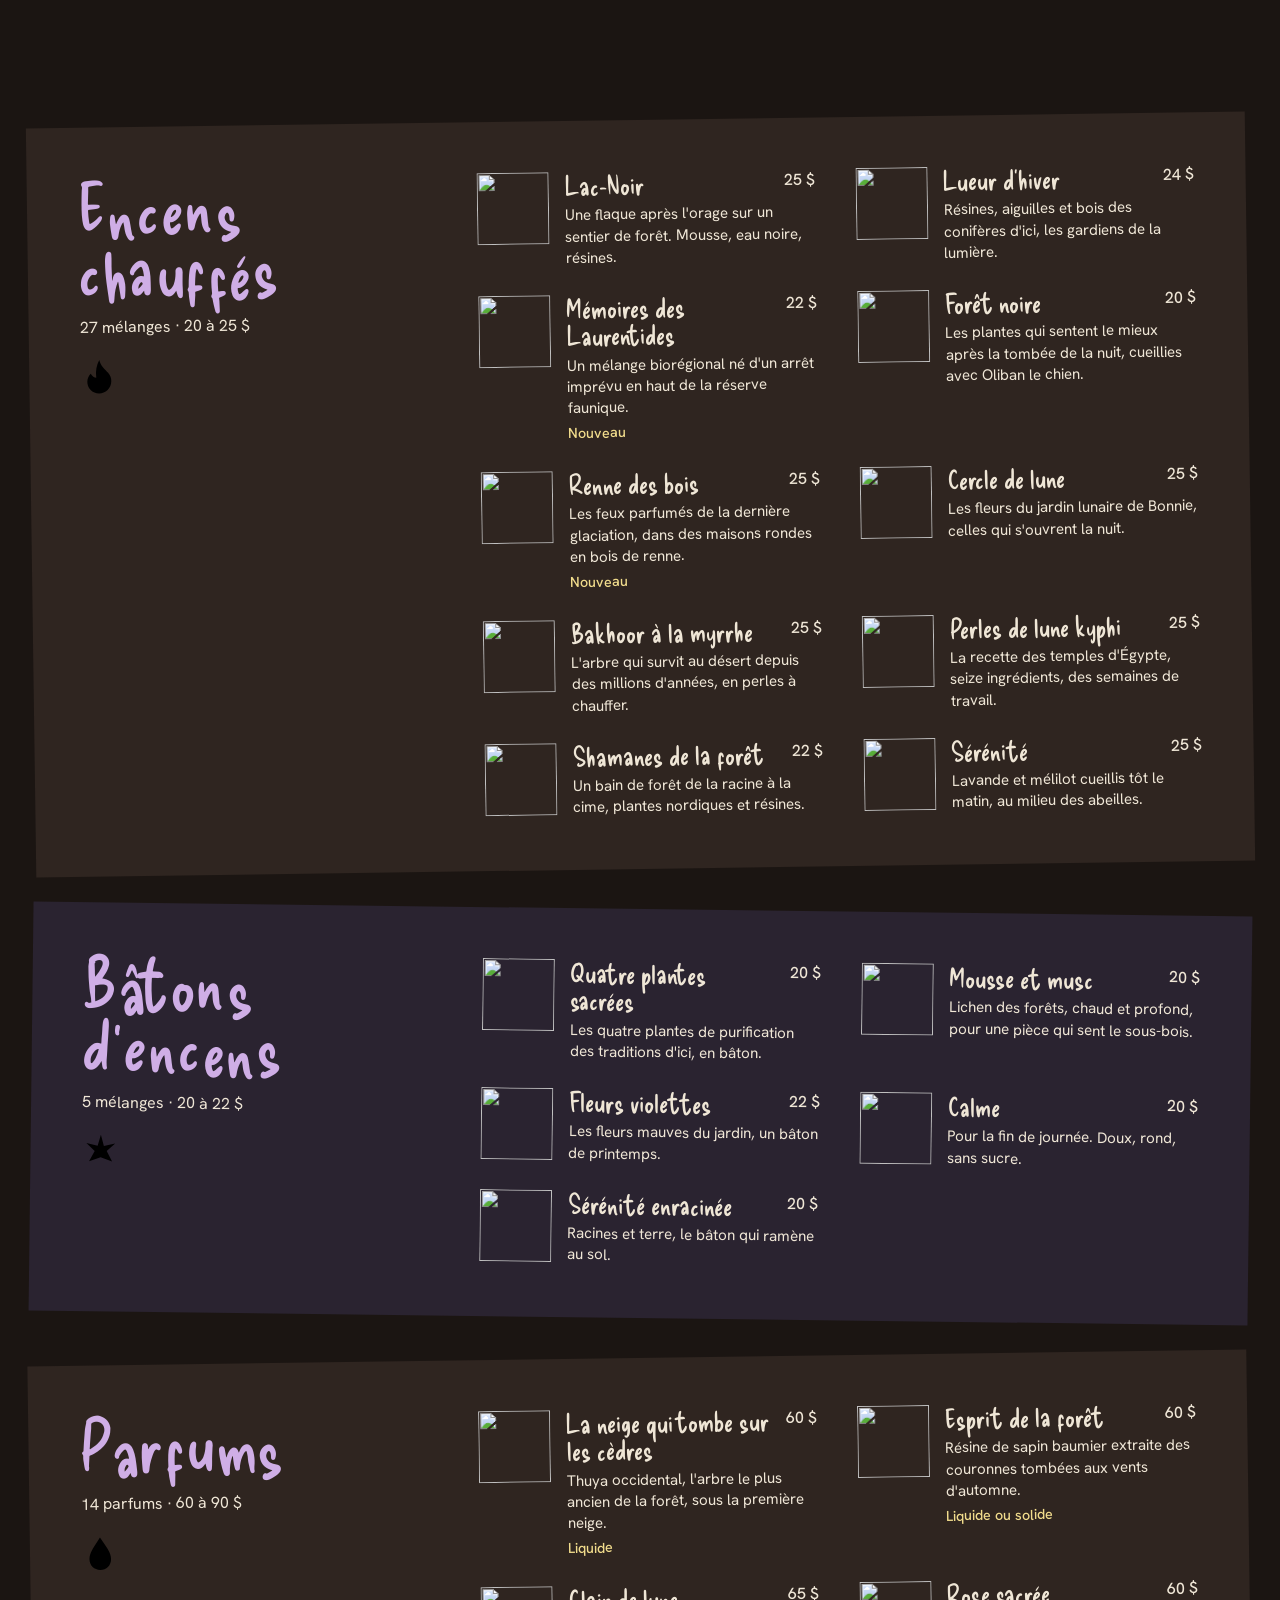
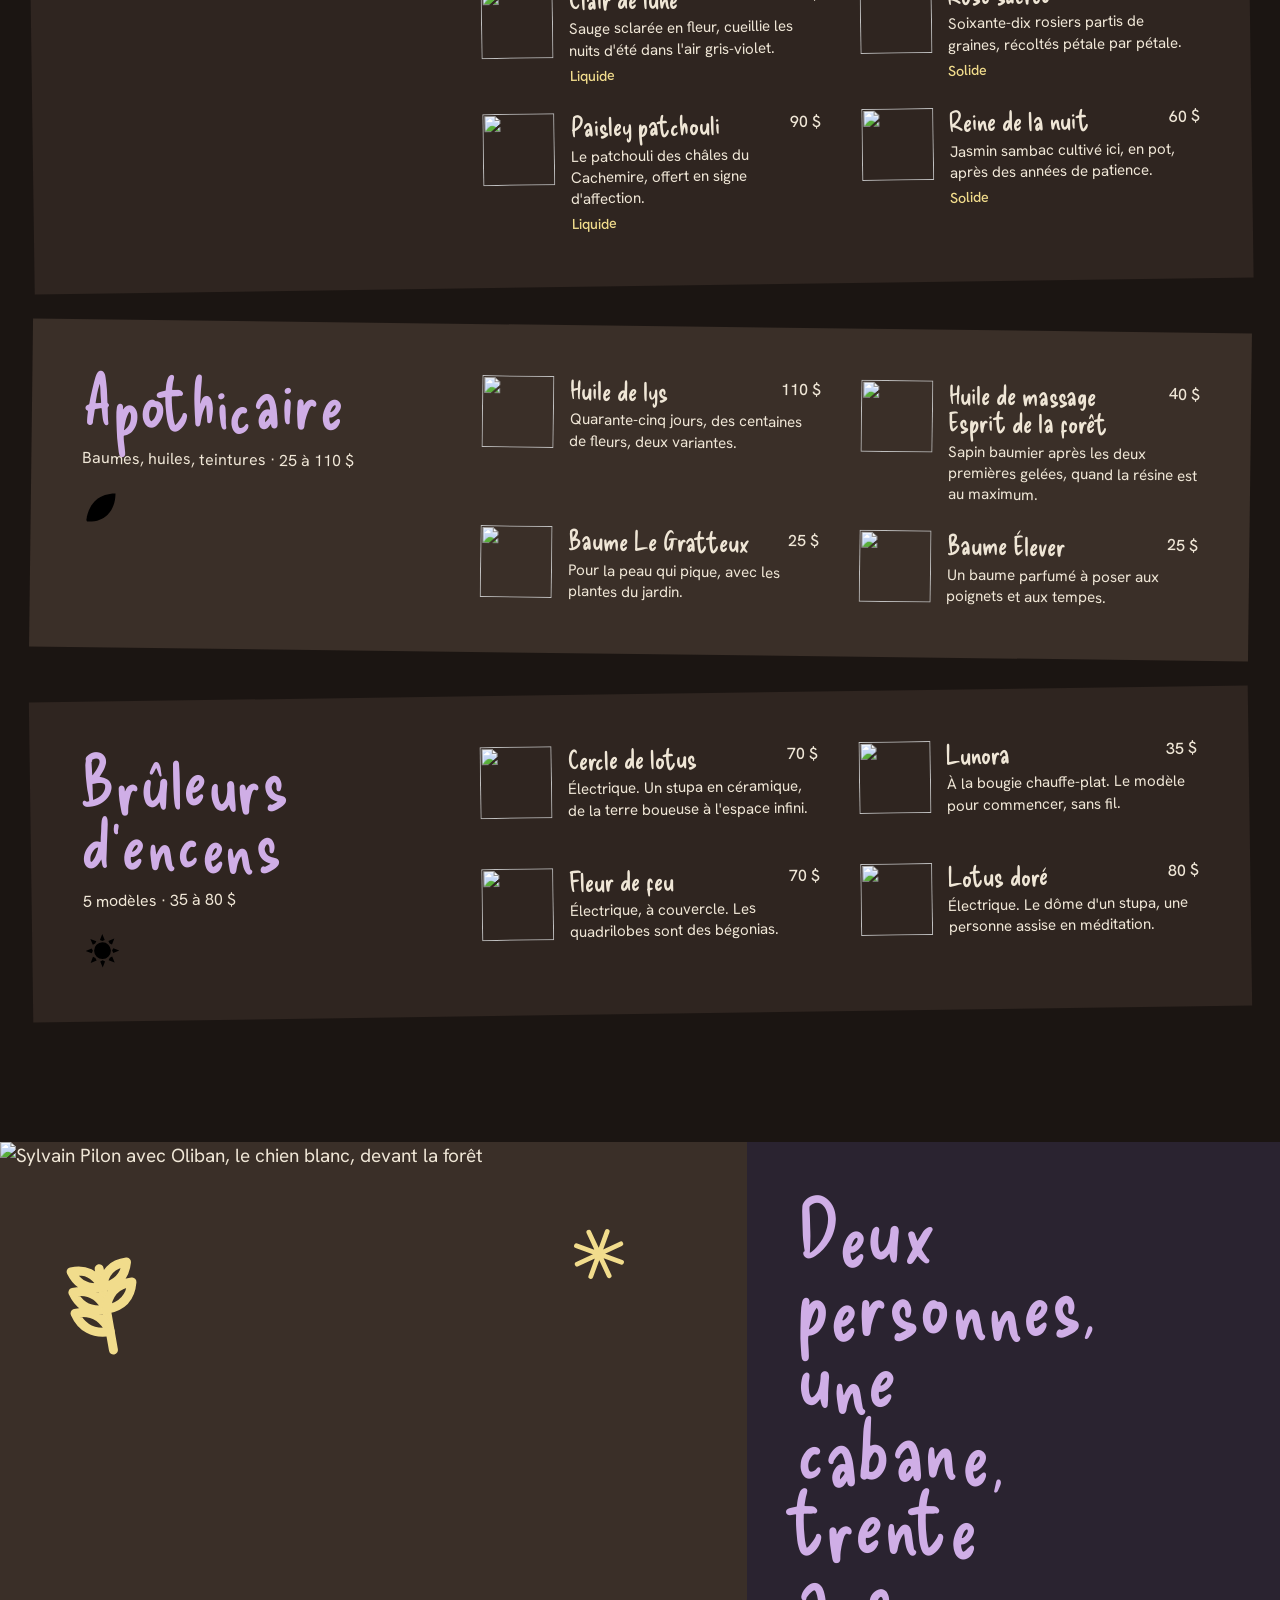
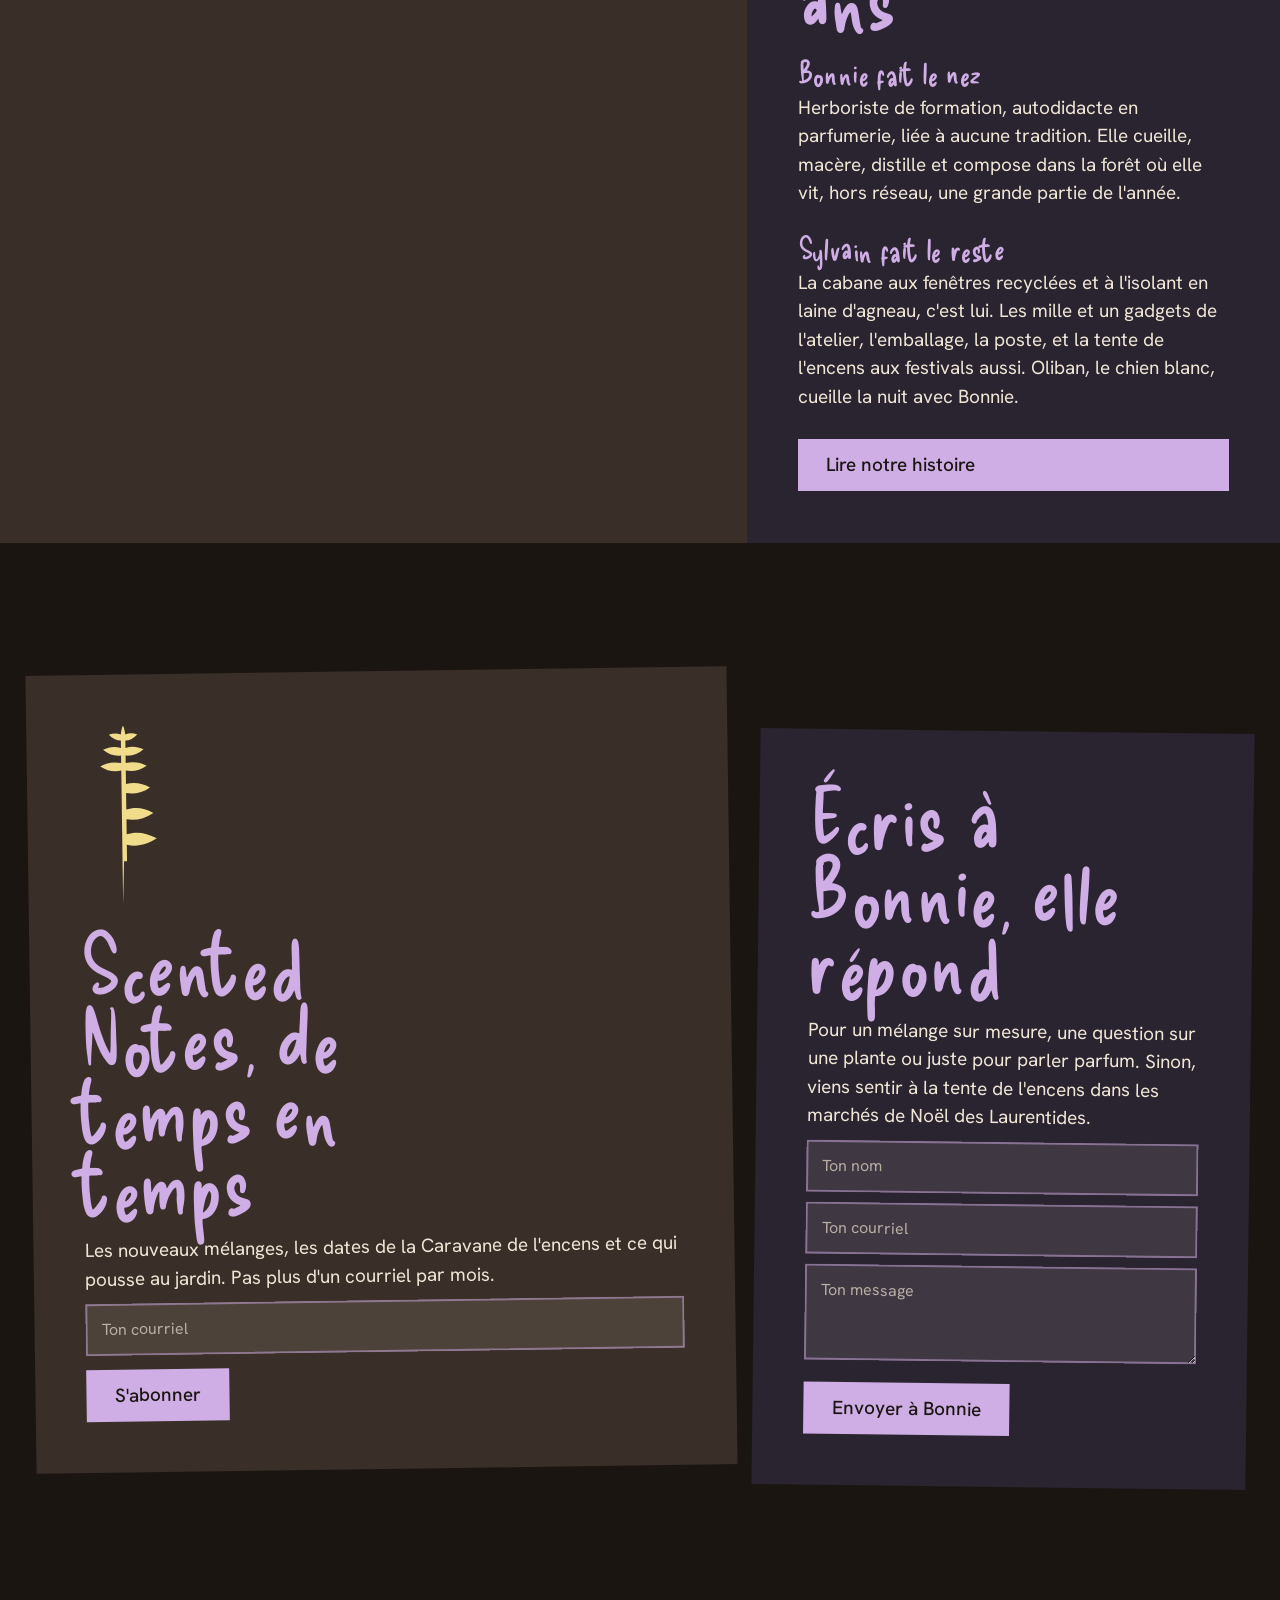
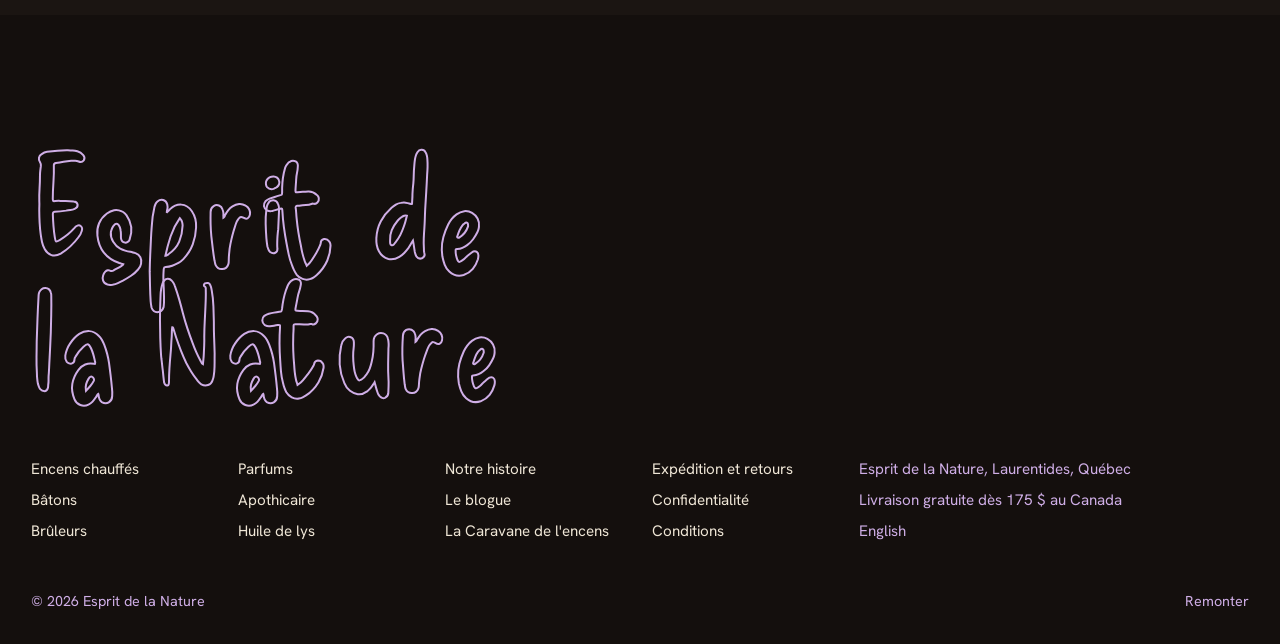
==== commit 28349162: "Nouvelle direction : le cahier de cueillette de Bonnie (lettrage manuscrit, feuilles sur photos, pic" ====
--- a/index.html
+++ b/index.html
@@ -7,17 +7,28 @@
 <meta name="description" content="Bonnie Kerr compose à la main, hors réseau dans les Laurentides, des encens chauffés, des bâtons d'encens, des parfums et des baumes à partir de plantes qu'elle cueille elle-même.">
 <link rel="preconnect" href="https://fonts.googleapis.com">
 <link rel="preconnect" href="https://fonts.gstatic.com" crossorigin>
-<link href="https://fonts.googleapis.com/css2?family=Hanken+Grotesk:wght@400;500&family=Delicious+Handrawn&display=swap" rel="stylesheet">
-<link rel="stylesheet" href="style.css?v=7">
+<link href="https://fonts.googleapis.com/css2?family=Delicious+Handrawn&family=Instrument+Serif&family=Hanken+Grotesk:wght@400;500&display=swap" rel="stylesheet">
+<link rel="stylesheet" href="style.css?v=11">
 <script>document.documentElement.classList.remove('no-js')</script>
 </head>
 <body>
 
+<svg width="0" height="0" style="position:absolute" aria-hidden="true">
+  <symbol id="p-lune" viewBox="0 0 32 32"><path d="M20 3c-6 2-10 7.5-9.4 14 .6 6.5 6 11.3 12.6 11 1.5 0 3-.4 4.3-1C24 31 19.5 32.6 15 31.5 7.5 29.8 2.8 22.6 4.3 15 5.6 8.3 11.8 3.3 18.6 3.1z"/></symbol>
+  <symbol id="p-brin" viewBox="0 0 32 32"><path d="M15 30c.2-7 .8-13 2-19-3.6.4-6.6-1.6-8-5.3 4-.5 7.1 1.4 8.6 4.9C18.2 6.9 21 4.6 25 4.4c-.9 3.9-3.7 6.1-7.6 6.2-.3 1.4-.5 2.8-.7 4.3 3-1.3 6-1 8.6 1.1-2.9 2.3-6 2.6-9 1-.3 2.2-.5 4.6-.6 7.1 2.5-1.3 5-1.2 7.4.3-2.4 2.2-5 2.6-7.6 1.4L17 30z"/></symbol>
+  <symbol id="p-flamme" viewBox="0 0 32 32"><path d="M16 2c1 5 4.5 7.6 7.2 10.8 3.6 4.2 3.5 10.3-.6 14.3-4 3.9-10.6 3.7-14.3-.4-3.4-3.8-3.3-9.6.4-13.3 1.4 2.3 2.9 3.3 4.6 3.4-.7-5.9.4-10.6 2.7-14.8z"/></symbol>
+  <symbol id="p-goutte" viewBox="0 0 32 32"><path d="M16 2.5c4 6.6 9 11.7 9 18 0 5.3-4 9-9 9s-9-3.7-9-9c0-6.3 5-11.4 9-18z"/></symbol>
+  <symbol id="p-etoile" viewBox="0 0 32 32"><path d="M16 2l2.6 9.2L28 9l-7 6.5 4.6 8.7L16 20.8 6.4 24.2 11 15.5 4 9l9.4 2.2z"/></symbol>
+  <symbol id="p-feuille" viewBox="0 0 32 32"><path d="M28 4C16 4 6 11 4 26c0 1 .4 1.6 1.2 1.8C19 28 28 19 28 4z"/></symbol>
+  <symbol id="p-soleil" viewBox="0 0 32 32"><path d="M16 9a7 7 0 1 1 0 14 7 7 0 0 1 0-14zm0-7l2 5-2 1-2-1zm0 28l-2-5 2-1 2 1zM2 16l5-2 1 2-1 2zm28 0l-5 2-1-2 1-2zM6 6l5 2-1 2-2 1zm20 20l-5-2 1-2 2-1zM26 6l-2 5-2-1-1-2zM6 26l2-5 2 1 1 2z"/></symbol>
+  <symbol id="pl-fougere" viewBox="0 0 120 240"><path d="M62 236c-3-40-4-80-2-120l-10 6c-8 5-16 7-25 6 6-7 13-11 22-13l12-5c0-6 .5-12 1-18l-9 5c-8 4-15 5-23 3 5-6 12-9 20-11l12-5c.6-6 1.5-12 2.6-17l-8 4c-7 3-13 4-20 2 5-5 11-8 18-10l11-4c1.5-7 3.3-14 5.4-20l-6 3c-6 2-11 3-16 1 4-4 9-6 15-8l9-3C73 20 76 12 80 4c3 8 4 16 4 24l9 3c6 2 11 4 15 8-5 2-10 1-16-1l-6-3c1 6 2 13 2 20l11 4c7 2 13 5 18 10-7 2-13 1-20-2l-8-4c.5 6 .7 12 .6 18l12 5c8 2 15 5 20 11-8 2-15 1-23-3l-9-5c-.2 6-.6 12-1.2 18l12 5c9 2 16 6 22 13-9 1-17-1-25-6l-10-6c1 40-1 80-6 120h-4z"/></symbol>
+  <symbol id="pl-lys" viewBox="0 0 160 220"><path d="M80 218c-2-40-2-78 0-114-10 14-24 24-42 30 4-18 12-33 24-46-16 2-30-2-44-12 16-8 32-10 48-6-12-10-20-23-24-40 16 6 28 16 36 30-2-18 2-34 10-50 8 16 12 32 10 50 8-14 20-24 36-30-4 17-12 30-24 40 16-4 32-2 48 6-14 10-28 14-44 12 12 13 20 28 24 46-18-6-32-16-42-30 2 36 2 74 0 114h-16z"/></symbol>
+  <symbol id="pl-cedre" viewBox="0 0 120 240"><path d="M58 238V60c-10 2-19 0-28-6 9-5 18-6 28-4V40c-9 1-17-2-24-8 8-4 16-5 24-2V20c-6 0-11-3-16-8 6-2 11-2 16 0 .6-5 1.6-9 3-12 1.4 3 2.4 7 3 12 5-2 10-2 16 0-5 5-10 8-16 8v10c8-3 16-2 24 2-7 6-15 9-24 8v10c10-2 19-1 28 4-9 6-18 8-28 6v18c11-3 22-1 32 5-10 7-21 9-32 7v22c12-4 24-2 36 5-12 8-24 10-36 8v20c13-4 26-2 40 6-14 9-27 11-40 8v22h-4z"/></symbol>
+  <symbol id="pl-pissenlit" viewBox="0 0 140 240"><path d="M68 238V96h4v142zM70 20c3 10 6 20 7 30 8-7 17-11 27-12-6 8-14 14-24 17 10 2 19 7 26 15-10 0-19-3-27-9 6 8 9 17 10 27-8-6-13-14-16-24-3 10-8 18-16 24 1-10 4-19 10-27-8 6-17 9-27 9 7-8 16-13 26-15-10-3-18-9-24-17 10 1 19 5 27 12 1-10 4-20 7-30z"/></symbol>
+</svg>
+
 <header class="nav" id="nav">
-  <a class="nav__mark" href="index.html" aria-label="Esprit de la Nature, accueil">
-    <svg class="sig" style="width:28px;height:28px" aria-hidden="true"><use href="#sig-nuit"/></svg>
-    Esprit de la Nature
-  </a>
+  <a class="nav__mark hand" href="index.html">Esprit de la Nature</a>
   <nav class="nav__links" aria-label="Principale">
     <a href="#encens">Encens</a>
     <a href="#parfums">Parfums</a>
@@ -25,96 +36,78 @@
     <a href="#huile-de-lys">Huile de lys</a>
     <a href="histoire.html">Notre histoire</a>
   </nav>
-  <a class="nav__cart" href="#panier">Panier <span class="dot" style="margin:0"></span> 0</a>
+  <a class="nav__cart" href="#panier">Panier · 0</a>
   <button class="nav__burger" id="burger" aria-label="Ouvrir le menu" aria-expanded="false"><span></span></button>
 </header>
 <div class="menu" id="menu">
-  <a href="#encens">Encens</a>
-  <a href="#parfums">Parfums</a>
-  <a href="#apothicaire">Apothicaire</a>
-  <a href="#huile-de-lys">Huile de lys</a>
-  <a href="histoire.html">Notre histoire</a>
+  <a class="hand" href="#encens">Encens</a>
+  <a class="hand" href="#parfums">Parfums</a>
+  <a class="hand" href="#apothicaire">Apothicaire</a>
+  <a class="hand" href="#huile-de-lys">Huile de lys</a>
+  <a class="hand" href="histoire.html">Notre histoire</a>
   <small>Livraison gratuite dès 175 $ · Laurentides, Québec</small>
 </div>
 
 <main>
-<svg width="0" height="0" style="position:absolute" aria-hidden="true">
-  <symbol id="sig-nuit" viewBox="0 0 32 32"><path d="M16.3 28.6V10.2"/><path d="M11 14.6c1.7 1.3 3.4 1.6 5.1 1M21.4 18c-1.8 1.1-3.5 1.3-5 .7"/><path d="M23.2 5.8c-2.9.5-4.9 3-4.6 5.7.3 2.5 2.3 4.4 4.8 4.4-1 1.4-2.8 2.1-4.6 1.7-3.1-.7-5-3.7-4.3-6.8.6-2.8 3.1-4.9 5.9-5"/><path d="M8.2 27.3l16 .2"/></symbol>
-  <symbol id="sig-permission" viewBox="0 0 32 32"><path d="M16 27.8V13"/><path d="M8.4 9.6c2.4 2.8 4.9 4.1 7.7 3.9M23.7 9.3c-2.5 2.9-5.1 4.1-7.8 3.8"/><path d="M16 13c-.1-2.5 1-4.4 3.1-5.8"/><path d="M11 27.8h10"/></symbol>
-  <symbol id="sig-patience" viewBox="0 0 32 32"><path d="M6 16.4h20"/><path d="M16.2 16.4c0-3.8 2.2-6.2 5.3-6.2 2.5 0 4.1 1.7 4.1 3.8 0 1.8-1.3 3-2.9 3-1.4 0-2.2-.9-2.2-2"/><path d="M10 21.2v.2M13.4 24.4v.2M16.8 27.6v.2"/><path d="M9.4 10l2.8 2.7"/></symbol>
-  <symbol id="sig-cueilli" viewBox="0 0 32 32"><path d="M9 26.2c3.8-7 8.6-12.6 14.5-17"/><path d="M9.4 9.8c3.3 0 5.5 1.6 6.7 4.7-3.4.3-5.7-1.2-6.7-4.7z"/><path d="M25 5.2c-.8 3.2-3 4.9-6.4 5 .6-3.3 2.8-5 6.4-5z"/><path d="M6.2 26.8h12"/></symbol>
-  <symbol id="sig-macere" viewBox="0 0 32 32"><path d="M9 12.4v8.8c0 3.8 3.1 6.8 7 6.8s7-3 7-6.8v-8.8"/><path d="M6.4 12.4h19.2"/><path d="M16 4.2v8.2"/><path d="M12.2 8.2h7.6"/><path d="M11.6 21.2c1.6-1.2 3.2-1.2 4.7 0s3 1.2 4.4 0"/></symbol>
-  <symbol id="sig-compose" viewBox="0 0 32 32"><path d="M8 27.4h16"/><path d="M11.2 27.4V17M16 27.4V12.6M20.8 27.4V19.4"/><path d="M8.6 10c2.3-1.7 4.7-1.7 7.1 0s4.8 1.7 7.2 0"/><path d="M11 5.8c1.7-1.2 3.4-1.2 5.1 0s3.4 1.2 5.1 0"/></symbol>
-  <symbol id="sig-etoile" viewBox="0 0 32 32"><path d="M16 4v24M4 16h24M7.5 7.5l17 17M24.5 7.5l-17 17"/></symbol>
-  <symbol id="sig-brin" viewBox="0 0 32 32"><path d="M16 29V7"/><path d="M16 12c-4 0-6.5-2-7.5-5.5 3.8-.2 6.4 1.7 7.5 5.5zM16 18c-4.4 0-7-2.2-8-6 4.2-.2 6.9 1.9 8 6zM16 24c-4.6 0-7.4-2.4-8.4-6.4 4.4-.1 7.2 2.1 8.4 6.4z"/><path d="M16 12c4 0 6.5-2 7.5-5.5-3.8-.2-6.4 1.7-7.5 5.5zM16 18c4.4 0 7-2.2 8-6-4.2-.2-6.9 1.9-8 6z"/></symbol>
-  <symbol id="sig-oeil" viewBox="0 0 32 32"><path d="M4 16c3.5-5 7.5-7.5 12-7.5S24.5 11 28 16c-3.5 5-7.5 7.5-12 7.5S7.5 21 4 16z"/><path d="M16 12.5a3.5 3.5 0 1 0 0 7 3.5 3.5 0 0 0 0-7z"/><path d="M16 4v2.5M8 6l1.2 2.2M24 6l-1.2 2.2"/></symbol>
-  <symbol id="sig-spirale" viewBox="0 0 32 32"><path d="M16 16.5c.4-1.6 2-2.3 3.4-1.5 2 1.1 2.1 3.9.4 5.6-2.4 2.3-6.3 1.6-8.2-1.1-2.5-3.5-.9-8.5 3-10.2 4.8-2.1 10.3.7 11.6 5.8 1.5 6-2.6 11.8-8.7 12.4-7 .7-13-4.6-12.8-11.6"/></symbol>
-  <symbol id="sig-lune" viewBox="0 0 32 32"><path d="M19.5 4.5c-5 1.6-8.4 6.3-8 11.7.4 5.6 5 9.9 10.6 10 1.6 0 3.1-.3 4.4-.9-2.1 3.1-5.8 5-9.9 4.6C10 29.3 5.1 23.8 5.6 17.3 6 11.4 10.6 6.7 16.3 6"/></symbol>
-</svg>
-
-<!-- HERO : la carte et la pièce -->
+
 <section class="hero" aria-label="Présentation">
-  <div class="hero__card">
+  <figure class="hero__room" id="room">
+    <img class="is-on" src="https://mlw9xtittklw.i.optimole.com/cb:22iB.ef9/w:1800/h:auto/q:mauto/f:best/https://espritdelanature.ca/wp-content/uploads/2024/04/Cabin-and-the-Garden-calendulas.jpg" width="1800" height="1203" alt="La cabane de Bonnie et Sylvain derrière un jardin de calendulas, dans la forêt des Laurentides" fetchpriority="high">
+    <img src="https://mlw9xtittklw.i.optimole.com/cb:22iB.ef9/w:1800/h:auto/q:mauto/f:best/https://espritdelanature.ca/wp-content/uploads/2024/04/Bonnie-smelling-narcissus-2.jpg" width="1800" height="1029" alt="Bonnie Kerr sent une fleur de narcisse dans son jardin" loading="lazy">
+    <img src="https://mlw9xtittklw.i.optimole.com/cb:22iB.ef9/w:1800/h:auto/q:mauto/f:best/https://espritdelanature.ca/wp-content/uploads/2026/02/Banner-Photo-Webp.webp" width="1800" height="1029" alt="Brûleur d'encens en céramique posé sur la mousse, entouré de branches de sapin" loading="lazy">
+    <svg class="scrib" style="left:72%;top:18%;width:70px;height:70px;transform:rotate(14deg)" viewBox="0 0 32 32"><path d="M16 4v24M4 16h24M7.5 7.5l17 17M24.5 7.5l-17 17"/></svg>
+    <svg class="scrib" style="left:84%;top:34%;width:90px;height:90px;transform:rotate(-6deg)" viewBox="0 0 32 32"><path d="M19.5 4.5c-5 1.6-8.4 6.3-8 11.7.4 5.6 5 9.9 10.6 10 1.6 0 3.1-.3 4.4-.9-2.1 3.1-5.8 5-9.9 4.6C10 29.3 5.1 23.8 5.6 17.3 6 11.4 10.6 6.7 16.3 6"/></svg>
+    <svg class="scrib" style="left:60%;top:62%;width:80px;height:80px;transform:rotate(-12deg)" viewBox="0 0 32 32"><path d="M16 29V7"/><path d="M16 12c-4 0-6.5-2-7.5-5.5 3.8-.2 6.4 1.7 7.5 5.5zM16 18c-4.4 0-7-2.2-8-6 4.2-.2 6.9 1.9 8 6zM16 24c-4.6 0-7.4-2.4-8.4-6.4 4.4-.1 7.2 2.1 8.4 6.4z"/><path d="M16 12c4 0 6.5-2 7.5-5.5-3.8-.2-6.4 1.7-7.5 5.5zM16 18c4.4 0 7-2.2 8-6-4.2-.2-6.9 1.9-8 6z"/></svg>
+    <svg class="scrib" style="left:90%;top:74%;width:44px;height:44px;transform:rotate(30deg)" viewBox="0 0 32 32"><path d="M16 4v24M4 16h24"/></svg>
+  </figure>
+  <div class="hero__top">
+    <span>Esprit de la Nature</span>
+    <span>Laurentides, Québec · hors réseau</span>
+  </div>
+  <figcaption id="roomcap">La cabane, construite à la main, et les calendulas</figcaption>
+  <h1 class="hand hero__title">Encens et parfums cueillis dans la forêt</h1>
+  <div class="hero__bottom">
+    <p>Bonnie Kerr compose à la main des encens chauffés, des bâtons et des parfums à partir de plantes qu'elle récolte elle-même autour de sa cabane.</p>
+    <div class="hero__acts">
+      <a class="btn" href="#trouver">Trouver mon encens</a>
+      <a class="btn btn--cream" href="#encens">Voir la boutique</a>
+    </div>
+  </div>
+</section>
+
+<section class="voice-block" aria-label="Ce qu'on fait">
+  <p class="rv">Chaque encens commence par une nuit en forêt<svg class="pic pic--cream"><use href="#p-lune"/></svg>, une récolte faite avec permission<svg class="pic pic--sage"><use href="#p-brin"/></svg>, et des semaines de patience<svg class="pic pic--kraft"><use href="#p-goutte"/></svg> avant d'entrer dans sa boîte.</p>
+  <p class="who rv">Bonnie Kerr, herboriste, nez et artisane. Sylvain Pilon, l'atelier, l'emballage et la Caravane de l'encens. Trente ans à co-créer, une cabane construite à la main, des milliers d'hectares de forêt autour.</p>
+</section>
+
+<section class="half" aria-labelledby="h-steps">
+  <div class="half__photo">
+    <img src="https://mlw9xtittklw.i.optimole.com/cb:22iB.ef9/w:1400/h:auto/q:mauto/f:best/https://espritdelanature.ca/wp-content/uploads/2024/04/In-the-Gathering-Bucket.jpg" width="1400" height="1128" alt="Le seau de récolte de Bonnie : amanites et lichen fraîchement cueillis" loading="lazy">
+    <svg class="scrib" style="left:8%;top:8%;width:110px;height:110px;transform:rotate(-8deg)" viewBox="0 0 32 32"><path d="M4 16c3.5-5 7.5-7.5 12-7.5S24.5 11 28 16c-3.5 5-7.5 7.5-12 7.5S7.5 21 4 16z"/><path d="M16 12.5a3.5 3.5 0 1 0 0 7 3.5 3.5 0 0 0 0-7z"/><path d="M16 4v2.5M8 6l1.2 2.2M24 6l-1.2 2.2"/></svg>
+  </div>
+  <div class="sheet sheet--kraft half__sheet">
     <div>
-            <div class="hero__body">
-        <div class="hero__word"><span class="dot"></span>Laurentides, hors réseau</div>
-        <h1 class="hand">Encens et parfums cueillis dans la forêt</h1>
-        <div class="hero__panel">
-          <p>Bonnie Kerr compose à la main des encens chauffés, des bâtons et des parfums à partir de plantes qu'elle récolte elle-même autour de sa cabane.</p>
-          <a class="btn" href="#trouver">Trouver mon encens</a>
-        </div>
-      </div>
-    </div>
-    <div class="hero__foot">
-      <a href="#encens">Encens</a>
-      <a href="#parfums">Parfums</a>
-      <a href="#apothicaire">Apothicaire</a>
-      <a href="#bruleurs">Brûleurs</a>
-    </div>
-  </div>
-  <figure class="hero__room" id="room">
-    <img class="is-on" src="https://mlw9xtittklw.i.optimole.com/cb:22iB.ef9/w:1400/h:auto/q:mauto/f:best/https://espritdelanature.ca/wp-content/uploads/2026/02/Banner-Photo-Webp.webp" width="1400" height="800" alt="Brûleur d'encens en céramique posé sur la mousse, entouré de branches de sapin et de résines" fetchpriority="high">
-    <img src="https://mlw9xtittklw.i.optimole.com/cb:22iB.ef9/w:1400/h:auto/q:mauto/f:best/https://espritdelanature.ca/wp-content/uploads/2024/04/Bonnie-smelling-narcissus-2.jpg" width="1400" height="800" alt="Bonnie Kerr sent une fleur de narcisse dans son jardin" loading="lazy">
-    <img src="https://mlw9xtittklw.i.optimole.com/cb:22iB.ef9/w:1400/h:auto/q:mauto/f:best/https://espritdelanature.ca/wp-content/uploads/2024/04/In-the-Gathering-Bucket.jpg" width="1400" height="1128" alt="Un seau de récolte rempli de fleurs fraîchement cueillies" loading="lazy">
-    <img src="https://mlw9xtittklw.i.optimole.com/cb:22iB.ef9/w:1400/h:auto/q:mauto/f:best/https://espritdelanature.ca/wp-content/uploads/2024/04/Cabin-and-the-Garden-calendulas.jpg" width="1400" height="935" alt="La cabane de Bonnie et Sylvain derrière un jardin de calendulas" loading="lazy">
-    <div class="glyphs" aria-hidden="true">
-      <svg class="sig" style="width:64px;height:64px;left:70%;top:14%;transform:rotate(12deg)"><use href="#sig-etoile"/></svg>
-      <svg class="sig" style="width:88px;height:88px;left:84%;top:30%;transform:rotate(-8deg)"><use href="#sig-lune"/></svg>
-      <svg class="sig" style="width:72px;height:72px;left:62%;top:58%;transform:rotate(-14deg)"><use href="#sig-brin"/></svg>
-      <svg class="sig" style="width:44px;height:44px;left:90%;top:70%;transform:rotate(30deg)"><use href="#sig-etoile"/></svg>
-      <svg class="sig" style="width:70px;height:70px;left:74%;top:82%;transform:rotate(6deg)"><use href="#sig-oeil"/></svg>
-    </div>
-    <figcaption id="roomcap">Lac-Noir, encens chauffé, sur la mousse derrière la cabane</figcaption>
-  </figure>
-</section>
-
-<!-- ÉNONCÉ -->
-<section class="statement" aria-label="Ce qu'on fait">
-  <p class="rv">Chaque encens commence par une nuit en forêt<svg class="sig" aria-hidden="true"><use href="#sig-nuit"/></svg>, une récolte faite avec permission<svg class="sig" aria-hidden="true"><use href="#sig-permission"/></svg> et des semaines de patience<svg class="sig" aria-hidden="true"><use href="#sig-patience"/></svg> avant d'entrer dans sa boîte.</p>
-</section>
-
-<!-- DE LA FORÊT À LA BOÎTE -->
-<section class="section on-paper" aria-labelledby="h-steps">
-  <div class="steps">
-    <h2 class="steps__head rv" id="h-steps">De la forêt à la boîte</h2>
-    <div class="tile tile--1 rv"><svg class="sig" aria-hidden="true"><use href="#sig-cueilli"/></svg></div>
-    <div class="tile tile--2 rv"><svg class="sig" aria-hidden="true"><use href="#sig-macere"/></svg></div>
-    <div class="tile tile--3 rv"><svg class="sig" aria-hidden="true"><use href="#sig-compose"/></svg></div>
-    <div class="steps__txt steps__txt--1 rv"><b>Cueilli</b><p>Dans la forêt autour de la cabane et dans les jardins. On demande, on prend juste ce qu'il faut, on remercie.</p></div>
-    <div class="steps__txt steps__txt--2 rv"><b>Macéré</b><p>Macération, teinture, distillation, enfleurage. Des procédés anciens, parfois des semaines, jamais de synthétique.</p></div>
-    <div class="steps__txt steps__txt--3 rv"><b>Composé</b><p>Bonnie fait le nez, Sylvain fait la boîte. Chaque mélange est produit en petite quantité et porte une histoire.</p></div>
-  </div>
-</section>
-
-<!-- TROUVE TON ENCENS : la chose vivante -->
-<section class="section" id="trouver" aria-labelledby="h-finder">
-  <div class="finder">
+      <svg class="plant rv" viewBox="0 0 120 240" aria-hidden="true"><use href="#pl-fougere"/></svg>
+      <h2 class="hand rv" id="h-steps" style="margin-top:24px;max-width:10ch">De la forêt à la boîte</h2>
+    </div>
+    <p class="manifesto rv">on ne commande rien à un fournisseur. on marche, on sent, on demande. la plante dit oui ou non. ce qui entre dans une boîte d'esprit de la nature a été vu debout, vivant, par quelqu'un qui connaît son nom.</p>
+    <div class="steps">
+      <div class="rv"><b>Cueilli</b><p>Dans la forêt autour de la cabane et dans les jardins. On demande, on prend juste ce qu'il faut, on remercie.</p></div>
+      <div class="rv"><b>Macéré</b><p>Macération, teinture, distillation, enfleurage. Des procédés anciens, parfois des semaines, jamais de synthétique.</p></div>
+      <div class="rv"><b>Composé</b><p>Bonnie fait le nez, Sylvain fait la boîte. Chaque mélange est produit en petite quantité et porte une histoire.</p></div>
+    </div>
+  </div>
+</section>
+
+<section class="finder-wrap" id="trouver" aria-labelledby="h-finder">
+  <div class="sheet tilt-l finder rv">
     <div>
-      <h2 class="rv" id="h-finder">Trouve ton encens</h2>
-      <p class="finder__lead rv">Vingt-sept mélanges, autant d'histoires. Trois choix et on te propose les bons.</p>
+      <svg class="plant" style="width:120px" viewBox="0 0 140 240" aria-hidden="true"><use href="#pl-pissenlit"/></svg>
+      <h2 class="hand" id="h-finder" style="margin-top:16px">Trouve ton encens</h2>
+      <p class="finder__lead">Vingt-sept mélanges, autant d'histoires. Trois choix et Bonnie te dit lesquels.</p>
     </div>
     <div>
-      <div class="finder__q rv" role="group" aria-labelledby="q1">
+      <div class="finder__q" role="group" aria-labelledby="q1">
         <b id="q1">Le moment</b>
         <div class="chips" data-q="moment">
           <button class="chip" aria-pressed="false" data-v="matin">Le matin, pour se réveiller</button>
@@ -122,7 +115,7 @@
           <button class="chip" aria-pressed="false" data-v="rituel">En méditation ou en rituel</button>
         </div>
       </div>
-      <div class="finder__q rv" role="group" aria-labelledby="q2">
+      <div class="finder__q" role="group" aria-labelledby="q2">
         <b id="q2">La famille</b>
         <div class="chips" data-q="famille">
           <button class="chip" aria-pressed="false" data-v="resine">Résineux et conifères</button>
@@ -131,166 +124,139 @@
           <button class="chip" aria-pressed="false" data-v="epice">Épicé et ancien</button>
         </div>
       </div>
-      <div class="finder__q rv" role="group" aria-labelledby="q3">
+      <div class="finder__q" role="group" aria-labelledby="q3">
         <b id="q3">La manière</b>
         <div class="chips" data-q="mode">
-          <button class="chip" aria-pressed="false" data-v="chauffe">Chauffé, sans fumée (sur un brûleur)</button>
+          <button class="chip" aria-pressed="false" data-v="chauffe">Chauffé, sans fumée</button>
           <button class="chip" aria-pressed="false" data-v="baton">En bâton, qu'on allume</button>
         </div>
       </div>
-      <div class="finder__out rv" id="finder-out" aria-live="polite">
+      <div class="finder__out" id="finder-out" aria-live="polite">
         <p>Choisis un moment, une famille et une manière.</p>
       </div>
     </div>
   </div>
 </section>
 
-<!-- HUILE DE LYS : la plaque -->
-<section class="plate" id="huile-de-lys" aria-labelledby="h-lys">
-  <div class="plate__img rv">
-    <img src="https://mlw9xtittklw.i.optimole.com/cb:22iB.ef9/w:1200/h:auto/q:mauto/f:best/https://espritdelanature.ca/wp-content/uploads/2024/02/Oil-of-Lilies-Bottle-and-Goddess2-WEB.jpg" width="1200" height="1200" alt="Flacon d'Huile de lys en verre ambré devant une petite statuette de déesse" loading="lazy">
-    <svg viewBox="0 0 100 100" aria-hidden="true"><circle cx="50" cy="50" r="43" fill="none" stroke="#d8b45a" stroke-width=".6"/><circle cx="50" cy="50" r="1.6" fill="#d8b45a"/></svg>
-  </div>
-  <div class="plate__txt">
-    <div class="tabs rv" role="tablist" aria-label="Variantes">
+<section class="lys" id="huile-de-lys" aria-labelledby="h-lys">
+  <figure class="lys__bg">
+    <img src="https://mlw9xtittklw.i.optimole.com/cb:22iB.ef9/w:1800/h:auto/q:mauto/f:best/https://espritdelanature.ca/wp-content/uploads/2024/02/Oil-of-Lilies-Bottle-and-Goddess2-WEB.jpg" width="1800" height="1799" alt="Flacon d'Huile de lys en verre ambré devant une petite statuette de déesse, sur un lit de lys" loading="lazy">
+  </figure>
+  <div class="sheet tilt-r rv">
+    <svg class="plant" style="width:110px" viewBox="0 0 160 220" aria-hidden="true"><use href="#pl-lys"/></svg>
+    <h2 class="hand" id="h-lys" style="margin-top:14px">Huile de lys, quarante-cinq jours</h2>
+    <div class="tabs" role="tablist" aria-label="Variantes">
       <button role="tab" aria-selected="true" data-tab="lilium">Lilium</button>
       <button role="tab" aria-selected="false" data-tab="minoen">Le Minoen</button>
     </div>
-    <div class="plate__mid rv">
-      <h2 id="h-lys">Huile de lys, quarante-cinq jours</h2>
-      <p data-pane="lilium">Le cœur palpitant des lys, extrait de centaines de fleurs par macération et enfleurage. Lilium est fixé à la myrrhe Kua et à la racine de calamus, dans une huile de jojoba biologique. Aucune huile essentielle. 25 ml, flacon scellé à la cire.</p>
-      <p data-pane="minoen" hidden>Le cœur palpitant des lys, extrait de centaines de fleurs par macération et enfleurage. Le Minoen est fixé au labdanum et à la propolis d'abeille, dans une huile de jojoba biologique. Aucune huile essentielle. 25 ml, flacon scellé à la cire.</p>
-    </div>
-    <div class="plate__acts rv">
-      <a href="#panier">Ajouter au panier <span>110 $</span></a>
-      <a href="#projet">Lire le projet, jour par jour <span aria-hidden="true">→</span></a>
-    </div>
-  </div>
-</section>
-
-<!-- LA BOUTIQUE : menu à deux colonnes -->
-<section class="section on-paper" id="boutique" aria-label="La boutique">
-
-  <div class="menu-cat" id="encens">
-    <div class="menu-cat__head rv"><h3>Encens chauffés</h3><span>27 mélanges · 20 à 25 $</span></div>
-    <div class="items">
-      <div class="item rv"><a href="produit.html" class="ring"><img src="https://mlw9xtittklw.i.optimole.com/cb:22iB.ef9/w:200/h:auto/q:mauto/f:best/https://espritdelanature.ca/wp-content/uploads/2025/11/Lac-Noir-Photo-SQUARE-WEB-copy.jpg" width="200" height="200" alt="" loading="lazy"></a><div><a href="produit.html"><div class="item__t">Lac-Noir<span>25 $</span></div></a><p>Une flaque après l'orage sur un sentier de forêt. Mousse, eau noire, résines.</p></div></div>
-      <div class="item rv"><a href="#" class="ring"><img src="https://mlw9xtittklw.i.optimole.com/cb:22iB.ef9/w:200/h:auto/q:mauto/f:best/https://espritdelanature.ca/wp-content/uploads/2025/11/Lueur-dHiver-SQUARE-WEB-copy.jpg" width="200" height="200" alt="" loading="lazy"></a><div><a href="#"><div class="item__t">Lueur d'hiver<span>24 $</span></div></a><p>Résines, aiguilles et bois des conifères d'ici, les gardiens de la lumière.</p></div></div>
-      <div class="item rv"><a href="#" class="ring"><img src="https://mlw9xtittklw.i.optimole.com/cb:22iB.ef9/w:200/h:auto/q:mauto/f:best/https://espritdelanature.ca/wp-content/uploads/2026/08/Memoires-Laurentides-SQUARE-Product-photo-WEB-copy.jpg" width="200" height="200" alt="" loading="lazy"></a><div><a href="#"><div class="item__t">Mémoires des Laurentides<span>22 $</span></div></a><p>Un mélange biorégional né d'un arrêt imprévu en haut de la réserve faunique.</p><small>Nouveau</small></div></div>
-      <div class="item rv"><a href="#" class="ring"><img src="https://mlw9xtittklw.i.optimole.com/cb:22iB.ef9/w:200/h:auto/q:mauto/f:best/https://espritdelanature.ca/wp-content/uploads/2022/11/Website-Photo-copy.jpg" width="200" height="200" alt="" loading="lazy"></a><div><a href="#"><div class="item__t">Forêt noire<span>20 $</span></div></a><p>Les plantes qui sentent le mieux après la tombée de la nuit, cueillies avec Oliban le chien.</p></div></div>
-      <div class="item rv"><a href="#" class="ring"><img src="https://mlw9xtittklw.i.optimole.com/cb:22iB.ef9/w:200/h:auto/q:mauto/f:best/https://espritdelanature.ca/wp-content/uploads/2026/11/Rennes-des-Bois-SQUARE-copy.jpg" width="200" height="200" alt="" loading="lazy"></a><div><a href="#"><div class="item__t">Renne des bois<span>25 $</span></div></a><p>Les feux parfumés de la dernière glaciation, dans des maisons rondes en bois de renne.</p><small>Nouveau</small></div></div>
-      <div class="item rv"><a href="#" class="ring"><img src="https://mlw9xtittklw.i.optimole.com/cb:22iB.ef9/w:200/h:auto/q:mauto/f:best/https://espritdelanature.ca/wp-content/uploads/2026/05/Cercle-de-Lune-Photo-SQUARE-WEB-2-copy.jpg" width="200" height="200" alt="" loading="lazy"></a><div><a href="#"><div class="item__t">Cercle de lune<span>25 $</span></div></a><p>Les fleurs du jardin lunaire de Bonnie, celles qui s'ouvrent la nuit.</p></div></div>
-      <div class="item rv"><a href="#" class="ring"><img src="https://mlw9xtittklw.i.optimole.com/cb:22iB.ef9/w:200/h:auto/q:mauto/f:best/https://espritdelanature.ca/wp-content/uploads/2026/08/Myrrhophore-SQUARE-Product-photo-WEB-copy.jpg" width="200" height="200" alt="" loading="lazy"></a><div><a href="#"><div class="item__t">Bakhoor à la myrrhe<span>25 $</span></div></a><p>L'arbre qui survit au désert depuis des millions d'années, en perles à chauffer.</p></div></div>
-      <div class="item rv"><a href="#" class="ring"><img src="https://mlw9xtittklw.i.optimole.com/cb:22iB.ef9/w:200/h:auto/q:mauto/f:best/https://espritdelanature.ca/wp-content/uploads/2020/03/kyphi-perles-square-web-copy.jpg" width="200" height="200" alt="" loading="lazy"></a><div><a href="#"><div class="item__t">Perles de lune kyphi<span>25 $</span></div></a><p>La recette des temples d'Égypte, seize ingrédients, des semaines de travail.</p></div></div>
-      <div class="item rv"><a href="#" class="ring"><img src="https://mlw9xtittklw.i.optimole.com/cb:22iB.ef9/w:200/h:auto/q:mauto/f:best/https://espritdelanature.ca/wp-content/uploads/2021/02/Chaman-de-la-Foret-Incense-Updated-SQUARE-WEB-copy-1.jpg" width="200" height="200" alt="" loading="lazy"></a><div><a href="#"><div class="item__t">Shamanes de la forêt<span>22 $</span></div></a><p>Un bain de forêt de la racine à la cime, plantes nordiques et résines.</p></div></div>
-      <div class="item rv"><a href="#" class="ring"><img src="https://mlw9xtittklw.i.optimole.com/cb:22iB.ef9/w:200/h:auto/q:mauto/f:best/https://espritdelanature.ca/wp-content/uploads/2020/03/serenite-incense-square-web-copy.jpg" width="200" height="200" alt="" loading="lazy"></a><div><a href="#"><div class="item__t">Sérénité<span>25 $</span></div></a><p>Lavande et mélilot cueillis tôt le matin, au milieu des abeilles.</p></div></div>
-    </div>
-  </div>
-
-  <div class="menu-cat" id="batons">
-    <div class="menu-cat__head rv"><h3>Bâtons d'encens</h3><span>5 mélanges · 20 à 22 $</span></div>
-    <div class="items">
-      <div class="item rv"><a href="#" class="ring"><img src="https://mlw9xtittklw.i.optimole.com/cb:22iB.ef9/w:200/h:auto/q:mauto/f:best/https://espritdelanature.ca/wp-content/uploads/2024/11/Four-Sacred-Plants-Stick-Image.jpg" width="200" height="200" alt="" loading="lazy"></a><div><a href="#"><div class="item__t">Quatre plantes sacrées<span>20 $</span></div></a><p>Les quatre plantes de purification des traditions d'ici, en bâton.</p></div></div>
-      <div class="item rv"><a href="#" class="ring"><img src="https://mlw9xtittklw.i.optimole.com/cb:22iB.ef9/w:200/h:auto/q:mauto/f:best/https://espritdelanature.ca/wp-content/uploads/2024/11/Mousse-et-Musc-product-photo.jpg" width="200" height="200" alt="" loading="lazy"></a><div><a href="#"><div class="item__t">Mousse et musc<span>20 $</span></div></a><p>Lichen des forêts, chaud et profond, pour une pièce qui sent le sous-bois.</p></div></div>
-      <div class="item rv"><a href="#" class="ring"><img src="https://mlw9xtittklw.i.optimole.com/cb:22iB.ef9/w:200/h:auto/q:mauto/f:best/https://espritdelanature.ca/wp-content/uploads/2025/05/Purple-Flowers-Product-Photo-copy.jpg" width="200" height="200" alt="" loading="lazy"></a><div><a href="#"><div class="item__t">Fleurs violettes<span>22 $</span></div></a><p>Les fleurs mauves du jardin, un bâton de printemps.</p></div></div>
-      <div class="item rv"><a href="#" class="ring"><img src="https://mlw9xtittklw.i.optimole.com/cb:22iB.ef9/w:200/h:auto/q:mauto/f:best/https://espritdelanature.ca/wp-content/uploads/2024/11/Calme-Product-Photo.jpg" width="200" height="200" alt="" loading="lazy"></a><div><a href="#"><div class="item__t">Calme<span>20 $</span></div></a><p>Pour la fin de journée. Doux, rond, sans sucre.</p></div></div>
-      <div class="item rv"><a href="#" class="ring"><img src="https://mlw9xtittklw.i.optimole.com/cb:22iB.ef9/w:200/h:auto/q:mauto/f:best/https://espritdelanature.ca/wp-content/uploads/2025/05/Rooted-Serenity-Product-Photo.jpg" width="200" height="200" alt="" loading="lazy"></a><div><a href="#"><div class="item__t">Sérénité enracinée<span>20 $</span></div></a><p>Racines et terre, le bâton qui ramène au sol.</p></div></div>
-    </div>
-  </div>
-
-  <div class="menu-cat" id="parfums">
-    <div class="menu-cat__head rv"><h3>Parfums</h3><span>14 parfums · 60 à 90 $</span></div>
-    <div class="items">
-      <div class="item rv"><a href="#" class="ring"><img src="https://mlw9xtittklw.i.optimole.com/cb:22iB.ef9/w:200/h:auto/q:mauto/f:best/https://espritdelanature.ca/wp-content/uploads/2025/05/Snow-on-cedar.jpg" width="200" height="200" alt="" loading="lazy"></a><div><a href="#"><div class="item__t">La neige qui tombe sur les cèdres<span>60 $</span></div></a><p>Thuya occidental, l'arbre le plus ancien de la forêt, sous la première neige.</p><small>Liquide</small></div></div>
-      <div class="item rv"><a href="#" class="ring"><img src="https://mlw9xtittklw.i.optimole.com/cb:22iB.ef9/w:200/h:auto/q:mauto/f:best/https://espritdelanature.ca/wp-content/uploads/2024/01/Esprit-de-la-Foret-Perfume-Product-Web-Square-copy-1.jpg" width="200" height="200" alt="" loading="lazy"></a><div><a href="#"><div class="item__t">Esprit de la forêt<span>60 $</span></div></a><p>Résine de sapin baumier extraite des couronnes tombées aux vents d'automne.</p><small>Liquide ou solide</small></div></div>
-      <div class="item rv"><a href="#" class="ring"><img src="https://mlw9xtittklw.i.optimole.com/cb:22iB.ef9/w:200/h:auto/q:mauto/f:best/https://espritdelanature.ca/wp-content/uploads/2024/02/Claire-de-Lune-Perfume-WEB-square-copy.jpg" width="200" height="200" alt="" loading="lazy"></a><div><a href="#"><div class="item__t">Clair de lune<span>65 $</span></div></a><p>Sauge sclarée en fleur, cueillie les nuits d'été dans l'air gris-violet.</p><small>Liquide</small></div></div>
-      <div class="item rv"><a href="#" class="ring"><img src="https://mlw9xtittklw.i.optimole.com/cb:22iB.ef9/w:200/h:auto/q:mauto/f:best/https://espritdelanature.ca/wp-content/uploads/2023/03/Rose-Sacree-Tin-WEB-copy.jpg" width="200" height="200" alt="" loading="lazy"></a><div><a href="#"><div class="item__t">Rose sacrée<span>60 $</span></div></a><p>Soixante-dix rosiers partis de graines, récoltés pétale par pétale.</p><small>Solide</small></div></div>
-      <div class="item rv"><a href="#" class="ring"><img src="https://mlw9xtittklw.i.optimole.com/cb:22iB.ef9/w:200/h:auto/q:mauto/f:best/https://espritdelanature.ca/wp-content/uploads/2024/02/Paisley-Patchouli-Web-Square-copy.jpg" width="200" height="200" alt="" loading="lazy"></a><div><a href="#"><div class="item__t">Paisley patchouli<span>90 $</span></div></a><p>Le patchouli des châles du Cachemire, offert en signe d'affection.</p><small>Liquide</small></div></div>
-      <div class="item rv"><a href="#" class="ring"><img src="https://mlw9xtittklw.i.optimole.com/cb:22iB.ef9/w:200/h:auto/q:mauto/f:best/https://espritdelanature.ca/wp-content/uploads/2024/03/Reine-de-la-Nuit-Tin-WEB-Jasmine-Sambac-flowers.jpg" width="200" height="200" alt="" loading="lazy"></a><div><a href="#"><div class="item__t">Reine de la nuit<span>60 $</span></div></a><p>Jasmin sambac cultivé ici, en pot, après des années de patience.</p><small>Solide</small></div></div>
-    </div>
-  </div>
-
-  <div class="menu-cat" id="apothicaire">
-    <div class="menu-cat__head rv"><h3>Apothicaire</h3><span>Baumes, huiles, teintures · 25 à 110 $</span></div>
-    <div class="items">
-      <div class="item rv"><a href="#huile-de-lys" class="ring"><img src="https://mlw9xtittklw.i.optimole.com/cb:22iB.ef9/w:200/h:auto/q:mauto/f:best/https://espritdelanature.ca/wp-content/uploads/2024/05/Huile-de-Lys-Oil-of-Lilies.jpg" width="200" height="200" alt="" loading="lazy"></a><div><a href="#huile-de-lys"><div class="item__t">Huile de lys<span>110 $</span></div></a><p>Quarante-cinq jours, des centaines de fleurs, deux variantes.</p></div></div>
-      <div class="item rv"><a href="#" class="ring"><img src="https://mlw9xtittklw.i.optimole.com/cb:22iB.ef9/w:200/h:auto/q:mauto/f:best/https://espritdelanature.ca/wp-content/uploads/2019/12/esprit-de-la-foret-massage-oil-with-moss-web.jpg" width="200" height="200" alt="" loading="lazy"></a><div><a href="#"><div class="item__t">Huile de massage Esprit de la forêt<span>40 $</span></div></a><p>Sapin baumier après les deux premières gelées, quand la résine est au maximum.</p></div></div>
-      <div class="item rv"><a href="#" class="ring"><img src="https://mlw9xtittklw.i.optimole.com/cb:22iB.ef9/w:200/h:auto/q:mauto/f:best/https://espritdelanature.ca/wp-content/uploads/2025/03/Le-Gratteux-Balm-Product-Photo.jpg" width="200" height="200" alt="" loading="lazy"></a><div><a href="#"><div class="item__t">Baume Le Gratteux<span>25 $</span></div></a><p>Pour la peau qui pique, avec les plantes du jardin.</p></div></div>
-      <div class="item rv"><a href="#" class="ring"><img src="https://mlw9xtittklw.i.optimole.com/cb:22iB.ef9/w:200/h:auto/q:mauto/f:best/https://espritdelanature.ca/wp-content/uploads/2025/03/Elever-Balm-Product-Photo-copy.jpg" width="200" height="200" alt="" loading="lazy"></a><div><a href="#"><div class="item__t">Baume Élever<span>25 $</span></div></a><p>Un baume parfumé à poser aux poignets et aux tempes.</p></div></div>
-    </div>
-  </div>
-
-  <div class="menu-cat" id="bruleurs">
-    <div class="menu-cat__head rv"><h3>Brûleurs d'encens</h3><span>5 modèles · 35 à 80 $</span></div>
-    <div class="items">
-      <div class="item rv"><a href="#" class="ring"><img src="https://mlw9xtittklw.i.optimole.com/cb:22iB.ef9/w:200/h:auto/q:mauto/f:best/https://espritdelanature.ca/wp-content/uploads/2026/01/Lotus-Circle-Electric-Incense-Heater.jpg" width="200" height="200" alt="" loading="lazy"></a><div><a href="#"><div class="item__t">Cercle de lotus<span>70 $</span></div></a><p>Électrique. Un stupa en céramique, de la terre boueuse à l'espace infini.</p></div></div>
-      <div class="item rv"><a href="#" class="ring"><img src="https://mlw9xtittklw.i.optimole.com/cb:22iB.ef9/w:200/h:auto/q:mauto/f:best/https://espritdelanature.ca/wp-content/uploads/2025/12/Candles-Heater-with-no-candle.jpg" width="200" height="200" alt="" loading="lazy"></a><div><a href="#"><div class="item__t">Lunora<span>35 $</span></div></a><p>À la bougie chauffe-plat. Le modèle pour commencer, sans fil.</p></div></div>
-      <div class="item rv"><a href="#" class="ring"><img src="https://mlw9xtittklw.i.optimole.com/cb:22iB.ef9/w:200/h:auto/q:mauto/f:best/https://espritdelanature.ca/wp-content/uploads/2021/12/Fire-Flower-Lidded.jpg" width="200" height="200" alt="" loading="lazy"></a><div><a href="#"><div class="item__t">Fleur de feu<span>70 $</span></div></a><p>Électrique, à couvercle. Les quadrilobes sont des bégonias.</p></div></div>
-      <div class="item rv"><a href="#" class="ring"><img src="https://mlw9xtittklw.i.optimole.com/cb:22iB.ef9/w:200/h:auto/q:mauto/f:best/https://espritdelanature.ca/wp-content/uploads/2024/03/Heater-With-Candles-copy.jpg" width="200" height="200" alt="" loading="lazy"></a><div><a href="#"><div class="item__t">Lotus doré<span>80 $</span></div></a><p>Électrique. Le dôme d'un stupa, une personne assise en méditation.</p></div></div>
-    </div>
-  </div>
-</section>
-
-<!-- BONNIE ET SYLVAIN : panneau en retrait -->
-<section class="about" aria-labelledby="h-about">
-  <div class="panel">
-    <h2 class="rv" id="h-about">Deux personnes, une cabane, trente ans</h2>
-    <div class="panel__portrait rv"><div class="ring"><img src="https://mlw9xtittklw.i.optimole.com/cb:22iB.ef9/w:1000/h:auto/q:mauto/f:best/https://espritdelanature.ca/wp-content/uploads/2024/04/Oliban-and-Sylvain.jpg" width="1000" height="1000" alt="Sylvain Pilon avec Oliban, le chien blanc, devant la forêt" loading="lazy"></div></div>
-    <div class="panel__txt">
-      <div class="rv"><h3>Bonnie fait le nez</h3><p>Herboriste de formation, autodidacte en parfumerie, liée à aucune tradition. Elle cueille, macère, distille et compose dans la forêt où elle vit, hors réseau, une grande partie de l'année.</p></div>
-      <div class="rv"><h3>Sylvain fait le reste</h3><p>La cabane aux fenêtres recyclées et à l'isolant en laine d'agneau, c'est lui. Les mille et un gadgets de l'atelier, l'emballage, la poste, et la tente de l'encens aux festivals aussi.</p></div>
-      <a class="btn rv" href="histoire.html">Lire notre histoire</a>
-    </div>
-  </div>
-</section>
-
-<!-- ÉCRIRE À BONNIE : le coupon -->
-<section class="coupon-wrap" aria-labelledby="h-contact">
-  <form class="coupon rv" action="#" method="post" id="contact-form" novalidate>
-    <div class="coupon__l">
-      <h2 id="h-contact">Écris à Bonnie, elle répond</h2>
-      <p>Pour un mélange sur mesure, une question sur une plante ou juste pour parler parfum. Sinon, viens sentir à la tente de l'encens dans les marchés de Noël des Laurentides.</p>
-    </div>
-    <div class="coupon__r">
-      <label class="sr" for="c-nom">Ton nom</label><input id="c-nom" name="nom" placeholder="Ton nom" required>
-      <label class="sr" for="c-mail">Ton courriel</label><input id="c-mail" name="courriel" type="email" placeholder="Ton courriel" required>
-      <label class="sr" for="c-sujet">Le sujet</label><input id="c-sujet" name="sujet" placeholder="Le sujet">
-      <label class="sr" for="c-msg">Ton message</label><textarea id="c-msg" name="message" placeholder="Ton message" rows="2" required></textarea>
-      <button type="submit">Envoyer à Bonnie</button>
-    </div>
+    <p class="voice" style="font-size:1.35rem" data-pane="lilium">Le cœur palpitant des lys, extrait de centaines de fleurs par macération et enfleurage. Lilium est fixé à la myrrhe Kua et à la racine de calamus, dans une huile de jojoba biologique. Aucune huile essentielle. 25 ml, flacon scellé à la cire.</p>
+    <p class="voice" style="font-size:1.35rem" data-pane="minoen" hidden>Le cœur palpitant des lys, extrait de centaines de fleurs par macération et enfleurage. Le Minoen est fixé au labdanum et à la propolis d'abeille, dans une huile de jojoba biologique. Aucune huile essentielle. 25 ml, flacon scellé à la cire.</p>
+    <div class="lys__acts">
+      <a class="btn" href="#panier">Ajouter au panier · 110 $</a>
+      <a class="btn btn--ink" href="#projet">Lire le projet jour par jour</a>
+    </div>
+  </div>
+</section>
+
+<section class="shop" id="boutique" aria-label="La boutique">
+
+  <div class="sheet tilt-l page rv" id="encens">
+    <div class="page__head"><h3 class="hand">Encens chauffés</h3><span class="count">27 mélanges · 20 à 25 $</span><svg class="pic pic--rust"><use href="#p-flamme"/></svg></div>
+    <div class="items">
+      <div class="item"><a href="produit.html"><img src="https://mlw9xtittklw.i.optimole.com/cb:22iB.ef9/w:200/h:auto/q:mauto/f:best/https://espritdelanature.ca/wp-content/uploads/2025/11/Lac-Noir-Photo-SQUARE-WEB-copy.jpg" width="200" height="200" alt="" loading="lazy"></a><div><a href="produit.html"><div class="item__t">Lac-Noir<span>25 $</span></div></a><p>Une flaque après l'orage sur un sentier de forêt. Mousse, eau noire, résines.</p></div></div>
+      <div class="item"><a href="#"><img src="https://mlw9xtittklw.i.optimole.com/cb:22iB.ef9/w:200/h:auto/q:mauto/f:best/https://espritdelanature.ca/wp-content/uploads/2025/11/Lueur-dHiver-SQUARE-WEB-copy.jpg" width="200" height="200" alt="" loading="lazy"></a><div><a href="#"><div class="item__t">Lueur d'hiver<span>24 $</span></div></a><p>Résines, aiguilles et bois des conifères d'ici, les gardiens de la lumière.</p></div></div>
+      <div class="item"><a href="#"><img src="https://mlw9xtittklw.i.optimole.com/cb:22iB.ef9/w:200/h:auto/q:mauto/f:best/https://espritdelanature.ca/wp-content/uploads/2026/08/Memoires-Laurentides-SQUARE-Product-photo-WEB-copy.jpg" width="200" height="200" alt="" loading="lazy"></a><div><a href="#"><div class="item__t">Mémoires des Laurentides<span>22 $</span></div></a><p>Un mélange biorégional né d'un arrêt imprévu en haut de la réserve faunique.</p><small>Nouveau</small></div></div>
+      <div class="item"><a href="#"><img src="https://mlw9xtittklw.i.optimole.com/cb:22iB.ef9/w:200/h:auto/q:mauto/f:best/https://espritdelanature.ca/wp-content/uploads/2022/11/Website-Photo-copy.jpg" width="200" height="200" alt="" loading="lazy"></a><div><a href="#"><div class="item__t">Forêt noire<span>20 $</span></div></a><p>Les plantes qui sentent le mieux après la tombée de la nuit, cueillies avec Oliban le chien.</p></div></div>
+      <div class="item"><a href="#"><img src="https://mlw9xtittklw.i.optimole.com/cb:22iB.ef9/w:200/h:auto/q:mauto/f:best/https://espritdelanature.ca/wp-content/uploads/2026/11/Rennes-des-Bois-SQUARE-copy.jpg" width="200" height="200" alt="" loading="lazy"></a><div><a href="#"><div class="item__t">Renne des bois<span>25 $</span></div></a><p>Les feux parfumés de la dernière glaciation, dans des maisons rondes en bois de renne.</p><small>Nouveau</small></div></div>
+      <div class="item"><a href="#"><img src="https://mlw9xtittklw.i.optimole.com/cb:22iB.ef9/w:200/h:auto/q:mauto/f:best/https://espritdelanature.ca/wp-content/uploads/2026/05/Cercle-de-Lune-Photo-SQUARE-WEB-2-copy.jpg" width="200" height="200" alt="" loading="lazy"></a><div><a href="#"><div class="item__t">Cercle de lune<span>25 $</span></div></a><p>Les fleurs du jardin lunaire de Bonnie, celles qui s'ouvrent la nuit.</p></div></div>
+      <div class="item"><a href="#"><img src="https://mlw9xtittklw.i.optimole.com/cb:22iB.ef9/w:200/h:auto/q:mauto/f:best/https://espritdelanature.ca/wp-content/uploads/2026/08/Myrrhophore-SQUARE-Product-photo-WEB-copy.jpg" width="200" height="200" alt="" loading="lazy"></a><div><a href="#"><div class="item__t">Bakhoor à la myrrhe<span>25 $</span></div></a><p>L'arbre qui survit au désert depuis des millions d'années, en perles à chauffer.</p></div></div>
+      <div class="item"><a href="#"><img src="https://mlw9xtittklw.i.optimole.com/cb:22iB.ef9/w:200/h:auto/q:mauto/f:best/https://espritdelanature.ca/wp-content/uploads/2020/03/kyphi-perles-square-web-copy.jpg" width="200" height="200" alt="" loading="lazy"></a><div><a href="#"><div class="item__t">Perles de lune kyphi<span>25 $</span></div></a><p>La recette des temples d'Égypte, seize ingrédients, des semaines de travail.</p></div></div>
+      <div class="item"><a href="#"><img src="https://mlw9xtittklw.i.optimole.com/cb:22iB.ef9/w:200/h:auto/q:mauto/f:best/https://espritdelanature.ca/wp-content/uploads/2021/02/Chaman-de-la-Foret-Incense-Updated-SQUARE-WEB-copy-1.jpg" width="200" height="200" alt="" loading="lazy"></a><div><a href="#"><div class="item__t">Shamanes de la forêt<span>22 $</span></div></a><p>Un bain de forêt de la racine à la cime, plantes nordiques et résines.</p></div></div>
+      <div class="item"><a href="#"><img src="https://mlw9xtittklw.i.optimole.com/cb:22iB.ef9/w:200/h:auto/q:mauto/f:best/https://espritdelanature.ca/wp-content/uploads/2020/03/serenite-incense-square-web-copy.jpg" width="200" height="200" alt="" loading="lazy"></a><div><a href="#"><div class="item__t">Sérénité<span>25 $</span></div></a><p>Lavande et mélilot cueillis tôt le matin, au milieu des abeilles.</p></div></div>
+    </div>
+  </div>
+
+  <div class="sheet sheet--sage tilt-r page rv" id="batons">
+    <div class="page__head"><h3 class="hand">Bâtons d'encens</h3><span class="count">5 mélanges · 20 à 22 $</span><svg class="pic pic--rust"><use href="#p-etoile"/></svg></div>
+    <div class="items">
+      <div class="item"><a href="#"><img src="https://mlw9xtittklw.i.optimole.com/cb:22iB.ef9/w:200/h:auto/q:mauto/f:best/https://espritdelanature.ca/wp-content/uploads/2024/11/Four-Sacred-Plants-Stick-Image.jpg" width="200" height="200" alt="" loading="lazy"></a><div><a href="#"><div class="item__t">Quatre plantes sacrées<span>20 $</span></div></a><p>Les quatre plantes de purification des traditions d'ici, en bâton.</p></div></div>
+      <div class="item"><a href="#"><img src="https://mlw9xtittklw.i.optimole.com/cb:22iB.ef9/w:200/h:auto/q:mauto/f:best/https://espritdelanature.ca/wp-content/uploads/2024/11/Mousse-et-Musc-product-photo.jpg" width="200" height="200" alt="" loading="lazy"></a><div><a href="#"><div class="item__t">Mousse et musc<span>20 $</span></div></a><p>Lichen des forêts, chaud et profond, pour une pièce qui sent le sous-bois.</p></div></div>
+      <div class="item"><a href="#"><img src="https://mlw9xtittklw.i.optimole.com/cb:22iB.ef9/w:200/h:auto/q:mauto/f:best/https://espritdelanature.ca/wp-content/uploads/2025/05/Purple-Flowers-Product-Photo-copy.jpg" width="200" height="200" alt="" loading="lazy"></a><div><a href="#"><div class="item__t">Fleurs violettes<span>22 $</span></div></a><p>Les fleurs mauves du jardin, un bâton de printemps.</p></div></div>
+      <div class="item"><a href="#"><img src="https://mlw9xtittklw.i.optimole.com/cb:22iB.ef9/w:200/h:auto/q:mauto/f:best/https://espritdelanature.ca/wp-content/uploads/2024/11/Calme-Product-Photo.jpg" width="200" height="200" alt="" loading="lazy"></a><div><a href="#"><div class="item__t">Calme<span>20 $</span></div></a><p>Pour la fin de journée. Doux, rond, sans sucre.</p></div></div>
+      <div class="item"><a href="#"><img src="https://mlw9xtittklw.i.optimole.com/cb:22iB.ef9/w:200/h:auto/q:mauto/f:best/https://espritdelanature.ca/wp-content/uploads/2025/05/Rooted-Serenity-Product-Photo.jpg" width="200" height="200" alt="" loading="lazy"></a><div><a href="#"><div class="item__t">Sérénité enracinée<span>20 $</span></div></a><p>Racines et terre, le bâton qui ramène au sol.</p></div></div>
+    </div>
+  </div>
+
+  <div class="sheet tilt-l page rv" id="parfums">
+    <div class="page__head"><h3 class="hand">Parfums</h3><span class="count">14 parfums · 60 à 90 $</span><svg class="pic pic--rust"><use href="#p-goutte"/></svg></div>
+    <div class="items">
+      <div class="item"><a href="#"><img src="https://mlw9xtittklw.i.optimole.com/cb:22iB.ef9/w:200/h:auto/q:mauto/f:best/https://espritdelanature.ca/wp-content/uploads/2025/05/Snow-on-cedar.jpg" width="200" height="200" alt="" loading="lazy"></a><div><a href="#"><div class="item__t">La neige qui tombe sur les cèdres<span>60 $</span></div></a><p>Thuya occidental, l'arbre le plus ancien de la forêt, sous la première neige.</p><small>Liquide</small></div></div>
+      <div class="item"><a href="#"><img src="https://mlw9xtittklw.i.optimole.com/cb:22iB.ef9/w:200/h:auto/q:mauto/f:best/https://espritdelanature.ca/wp-content/uploads/2024/01/Esprit-de-la-Foret-Perfume-Product-Web-Square-copy-1.jpg" width="200" height="200" alt="" loading="lazy"></a><div><a href="#"><div class="item__t">Esprit de la forêt<span>60 $</span></div></a><p>Résine de sapin baumier extraite des couronnes tombées aux vents d'automne.</p><small>Liquide ou solide</small></div></div>
+      <div class="item"><a href="#"><img src="https://mlw9xtittklw.i.optimole.com/cb:22iB.ef9/w:200/h:auto/q:mauto/f:best/https://espritdelanature.ca/wp-content/uploads/2024/02/Claire-de-Lune-Perfume-WEB-square-copy.jpg" width="200" height="200" alt="" loading="lazy"></a><div><a href="#"><div class="item__t">Clair de lune<span>65 $</span></div></a><p>Sauge sclarée en fleur, cueillie les nuits d'été dans l'air gris-violet.</p><small>Liquide</small></div></div>
+      <div class="item"><a href="#"><img src="https://mlw9xtittklw.i.optimole.com/cb:22iB.ef9/w:200/h:auto/q:mauto/f:best/https://espritdelanature.ca/wp-content/uploads/2023/03/Rose-Sacree-Tin-WEB-copy.jpg" width="200" height="200" alt="" loading="lazy"></a><div><a href="#"><div class="item__t">Rose sacrée<span>60 $</span></div></a><p>Soixante-dix rosiers partis de graines, récoltés pétale par pétale.</p><small>Solide</small></div></div>
+      <div class="item"><a href="#"><img src="https://mlw9xtittklw.i.optimole.com/cb:22iB.ef9/w:200/h:auto/q:mauto/f:best/https://espritdelanature.ca/wp-content/uploads/2024/02/Paisley-Patchouli-Web-Square-copy.jpg" width="200" height="200" alt="" loading="lazy"></a><div><a href="#"><div class="item__t">Paisley patchouli<span>90 $</span></div></a><p>Le patchouli des châles du Cachemire, offert en signe d'affection.</p><small>Liquide</small></div></div>
+      <div class="item"><a href="#"><img src="https://mlw9xtittklw.i.optimole.com/cb:22iB.ef9/w:200/h:auto/q:mauto/f:best/https://espritdelanature.ca/wp-content/uploads/2024/03/Reine-de-la-Nuit-Tin-WEB-Jasmine-Sambac-flowers.jpg" width="200" height="200" alt="" loading="lazy"></a><div><a href="#"><div class="item__t">Reine de la nuit<span>60 $</span></div></a><p>Jasmin sambac cultivé ici, en pot, après des années de patience.</p><small>Solide</small></div></div>
+    </div>
+  </div>
+
+  <div class="sheet sheet--kraft tilt-r page rv" id="apothicaire">
+    <div class="page__head"><h3 class="hand">Apothicaire</h3><span class="count">Baumes, huiles, teintures · 25 à 110 $</span><svg class="pic pic--cream"><use href="#p-feuille"/></svg></div>
+    <div class="items">
+      <div class="item"><a href="#huile-de-lys"><img src="https://mlw9xtittklw.i.optimole.com/cb:22iB.ef9/w:200/h:auto/q:mauto/f:best/https://espritdelanature.ca/wp-content/uploads/2024/05/Huile-de-Lys-Oil-of-Lilies.jpg" width="200" height="200" alt="" loading="lazy"></a><div><a href="#huile-de-lys"><div class="item__t">Huile de lys<span>110 $</span></div></a><p>Quarante-cinq jours, des centaines de fleurs, deux variantes.</p></div></div>
+      <div class="item"><a href="#"><img src="https://mlw9xtittklw.i.optimole.com/cb:22iB.ef9/w:200/h:auto/q:mauto/f:best/https://espritdelanature.ca/wp-content/uploads/2019/12/esprit-de-la-foret-massage-oil-with-moss-web.jpg" width="200" height="200" alt="" loading="lazy"></a><div><a href="#"><div class="item__t">Huile de massage Esprit de la forêt<span>40 $</span></div></a><p>Sapin baumier après les deux premières gelées, quand la résine est au maximum.</p></div></div>
+      <div class="item"><a href="#"><img src="https://mlw9xtittklw.i.optimole.com/cb:22iB.ef9/w:200/h:auto/q:mauto/f:best/https://espritdelanature.ca/wp-content/uploads/2025/03/Le-Gratteux-Balm-Product-Photo.jpg" width="200" height="200" alt="" loading="lazy"></a><div><a href="#"><div class="item__t">Baume Le Gratteux<span>25 $</span></div></a><p>Pour la peau qui pique, avec les plantes du jardin.</p></div></div>
+      <div class="item"><a href="#"><img src="https://mlw9xtittklw.i.optimole.com/cb:22iB.ef9/w:200/h:auto/q:mauto/f:best/https://espritdelanature.ca/wp-content/uploads/2025/03/Elever-Balm-Product-Photo-copy.jpg" width="200" height="200" alt="" loading="lazy"></a><div><a href="#"><div class="item__t">Baume Élever<span>25 $</span></div></a><p>Un baume parfumé à poser aux poignets et aux tempes.</p></div></div>
+    </div>
+  </div>
+
+  <div class="sheet tilt-l page rv" id="bruleurs">
+    <div class="page__head"><h3 class="hand">Brûleurs d'encens</h3><span class="count">5 modèles · 35 à 80 $</span><svg class="pic pic--rust"><use href="#p-soleil"/></svg></div>
+    <div class="items">
+      <div class="item"><a href="#"><img src="https://mlw9xtittklw.i.optimole.com/cb:22iB.ef9/w:200/h:auto/q:mauto/f:best/https://espritdelanature.ca/wp-content/uploads/2026/01/Lotus-Circle-Electric-Incense-Heater.jpg" width="200" height="200" alt="" loading="lazy"></a><div><a href="#"><div class="item__t">Cercle de lotus<span>70 $</span></div></a><p>Électrique. Un stupa en céramique, de la terre boueuse à l'espace infini.</p></div></div>
+      <div class="item"><a href="#"><img src="https://mlw9xtittklw.i.optimole.com/cb:22iB.ef9/w:200/h:auto/q:mauto/f:best/https://espritdelanature.ca/wp-content/uploads/2025/12/Candles-Heater-with-no-candle.jpg" width="200" height="200" alt="" loading="lazy"></a><div><a href="#"><div class="item__t">Lunora<span>35 $</span></div></a><p>À la bougie chauffe-plat. Le modèle pour commencer, sans fil.</p></div></div>
+      <div class="item"><a href="#"><img src="https://mlw9xtittklw.i.optimole.com/cb:22iB.ef9/w:200/h:auto/q:mauto/f:best/https://espritdelanature.ca/wp-content/uploads/2021/12/Fire-Flower-Lidded.jpg" width="200" height="200" alt="" loading="lazy"></a><div><a href="#"><div class="item__t">Fleur de feu<span>70 $</span></div></a><p>Électrique, à couvercle. Les quadrilobes sont des bégonias.</p></div></div>
+      <div class="item"><a href="#"><img src="https://mlw9xtittklw.i.optimole.com/cb:22iB.ef9/w:200/h:auto/q:mauto/f:best/https://espritdelanature.ca/wp-content/uploads/2024/03/Heater-With-Candles-copy.jpg" width="200" height="200" alt="" loading="lazy"></a><div><a href="#"><div class="item__t">Lotus doré<span>80 $</span></div></a><p>Électrique. Le dôme d'un stupa, une personne assise en méditation.</p></div></div>
+    </div>
+  </div>
+</section>
+
+<section class="duo" aria-labelledby="h-duo">
+  <div class="duo__photo">
+    <img src="https://mlw9xtittklw.i.optimole.com/cb:22iB.ef9/w:1600/h:auto/q:mauto/f:best/https://espritdelanature.ca/wp-content/uploads/2024/04/Oliban-and-Sylvain.jpg" width="1600" height="1600" alt="Sylvain Pilon avec Oliban, le chien blanc, devant la forêt" loading="lazy">
+    <svg class="scrib" style="left:6%;top:10%;width:120px;height:120px;transform:rotate(-10deg)" viewBox="0 0 32 32"><path d="M16 29V7"/><path d="M16 12c-4 0-6.5-2-7.5-5.5 3.8-.2 6.4 1.7 7.5 5.5zM16 18c-4.4 0-7-2.2-8-6 4.2-.2 6.9 1.9 8 6zM16 24c-4.6 0-7.4-2.4-8.4-6.4 4.4-.1 7.2 2.1 8.4 6.4z"/><path d="M16 12c4 0 6.5-2 7.5-5.5-3.8-.2-6.4 1.7-7.5 5.5zM16 18c4.4 0 7-2.2 8-6-4.2-.2-6.9 1.9-8 6z"/></svg>
+    <svg class="scrib" style="left:76%;top:8%;width:64px;height:64px;transform:rotate(20deg)" viewBox="0 0 32 32"><path d="M16 4v24M4 16h24M7.5 7.5l17 17M24.5 7.5l-17 17"/></svg>
+  </div>
+  <div class="sheet sheet--sage">
+    <h2 class="hand rv" id="h-duo">Deux personnes, une cabane, trente ans</h2>
+    <div class="rv"><h3 class="hand">Bonnie fait le nez</h3><p>Herboriste de formation, autodidacte en parfumerie, liée à aucune tradition. Elle cueille, macère, distille et compose dans la forêt où elle vit, hors réseau, une grande partie de l'année.</p></div>
+    <div class="rv"><h3 class="hand">Sylvain fait le reste</h3><p>La cabane aux fenêtres recyclées et à l'isolant en laine d'agneau, c'est lui. Les mille et un gadgets de l'atelier, l'emballage, la poste, et la tente de l'encens aux festivals aussi. Oliban, le chien blanc, cueille la nuit avec Bonnie.</p></div>
+    <a class="btn btn--ink rv" href="histoire.html">Lire notre histoire</a>
+  </div>
+</section>
+
+<section class="notes" aria-label="Rester en contact">
+  <form class="sheet sheet--kraft tilt-l rv" action="#" method="post" id="news-form" novalidate>
+    <svg class="plant" style="width:90px" viewBox="0 0 120 240" aria-hidden="true"><use href="#pl-cedre"/></svg>
+    <h2 class="hand" style="margin-top:14px">Scented Notes, de temps en temps</h2>
+    <p>Les nouveaux mélanges, les dates de la Caravane de l'encens et ce qui pousse au jardin. Pas plus d'un courriel par mois.</p>
+    <label class="sr" for="n-mail">Ton courriel</label>
+    <input class="field" id="n-mail" type="email" placeholder="Ton courriel" required>
+    <button class="btn btn--ink" type="submit">S'abonner</button>
   </form>
-</section>
-
-<!-- INFOLETTRE : la tuile d'action -->
-<section class="section on-paper" aria-labelledby="h-news" style="padding-bottom:0">
-  <div class="cta rv">
-    <div class="cta__a" aria-hidden="true"></div>
-    <div class="cta__main">
-      <h2 id="h-news">Scented Notes, de temps en temps</h2>
-      <p>Les nouveaux mélanges, les dates de la Caravane de l'encens et ce qui pousse au jardin. Pas plus d'un courriel par mois.</p>
-      <form class="cta__form" action="#" method="post" id="news-form" novalidate>
-        <label class="sr" for="n-mail">Ton courriel</label>
-        <input id="n-mail" type="email" placeholder="Ton courriel" required>
-        <button type="submit">S'abonner</button>
-      </form>
-    </div>
-    <div class="cta__b"><img src="https://mlw9xtittklw.i.optimole.com/cb:22iB.ef9/w:600/h:auto/q:mauto/f:best/https://espritdelanature.ca/wp-content/uploads/2024/04/Packaging-Photo.jpg" width="600" height="600" alt="Boîtes en origami et contenants en métal prêts pour l'expédition" loading="lazy"></div>
-  </div>
+  <form class="sheet sheet--sage tilt-r rv" action="#" method="post" id="contact-form" novalidate>
+    <h2 class="hand">Écris à Bonnie, elle répond</h2>
+    <p>Pour un mélange sur mesure, une question sur une plante ou juste pour parler parfum. Sinon, viens sentir à la tente de l'encens dans les marchés de Noël des Laurentides.</p>
+    <label class="sr" for="c-nom">Ton nom</label><input class="field" id="c-nom" name="nom" placeholder="Ton nom" required>
+    <label class="sr" for="c-mail">Ton courriel</label><input class="field" id="c-mail" name="courriel" type="email" placeholder="Ton courriel" required>
+    <label class="sr" for="c-msg">Ton message</label><textarea class="field" id="c-msg" name="message" placeholder="Ton message" required></textarea>
+    <button class="btn btn--ink" type="submit">Envoyer à Bonnie</button>
+  </form>
 </section>
 
 </main>
 
 <footer class="footer" aria-label="Pied de page">
-  <div class="blocks rv" aria-hidden="true">
-    <span style="height:92%">E</span><span style="height:70%">S</span><span style="height:100%">P</span><span style="height:64%">R</span><span style="height:84%">I</span><span style="height:76%">T</span>
-    <span class="g"></span>
-    <span style="height:68%">D</span><span style="height:96%">E</span>
-    <span class="g"></span>
-    <span style="height:80%">L</span><span style="height:62%">A</span>
-    <span class="g"></span>
-    <span style="height:100%">N</span><span style="height:72%">A</span><span style="height:88%">T</span><span style="height:66%">U</span><span style="height:94%">R</span><span style="height:78%">E</span>
-  </div>
-  <p class="sr">Esprit de la Nature</p>
+  <p class="hand outline name rv">Esprit de la Nature</p>
   <div class="footer__grid">
     <ul><li><a href="#encens">Encens chauffés</a></li><li><a href="#batons">Bâtons</a></li><li><a href="#bruleurs">Brûleurs</a></li></ul>
     <ul><li><a href="#parfums">Parfums</a></li><li><a href="#apothicaire">Apothicaire</a></li><li><a href="#huile-de-lys">Huile de lys</a></li></ul>
@@ -302,7 +268,6 @@
 </footer>
 
 <script src="https://cdnjs.cloudflare.com/ajax/libs/gsap/3.12.5/gsap.min.js"></script>
-<script src="https://cdnjs.cloudflare.com/ajax/libs/gsap/3.12.5/ScrollTrigger.min.js"></script>
-<script src="main.js?v=7"></script>
+<script src="main.js?v=10"></script>
 </body>
 </html>
--- a/style.css
+++ b/style.css
@@ -1,401 +1,269 @@
-/* Esprit de la Nature — maquette Jouhe Forest
-   Direction : un motif (le cercle de la boîte, du brûleur, de la lune).
-   Palette tirée des photos : épinette, cire d'abeille, cuivre. */
+/* Esprit de la Nature — le cahier de cueillette de Bonnie
+   Feuilles de papier posées sur ses photos, plantes pressées, son écriture par-dessus. */
 
 :root{
-  --bg:#1b261a;        /* mousse, la nuit */
-  --surface:#25331f;
-  --ink:#ece5d0;       /* crème */
-  --muted:#aab08f;
-  --accent:#c0843c;    /* ocre */
-  --accent-ink:#1b261a;
-  --paper:#c6d197;     /* sauge */
-  --paper-ink:#1b261a;
-  --paper-2:#b4c182;
-  --moss:#303e21;
-
-  --m:clamp(16px,2.2vw,32px);     /* marge extérieure unique */
-  --gap:120px;                     /* entre sections */
-  --radius:0;                      /* carrés, le cercle est le seul arrondi */
-
-  --step-small:clamp(0.8125rem,0.79rem + .1vw,0.875rem);
-  --step-body:clamp(1.0625rem,1rem + .25vw,1.1875rem);
-  --step-lead:clamp(1.25rem,1.1rem + .7vw,1.625rem);
-  --step-head:clamp(2rem,1.3rem + 3.2vw,4rem);
-  --step-display:clamp(2.6rem,1rem + 6.4vw,7rem);
-
+  --forest:#1b1512;   /* nuit : brun-noir */
+  --bark:#140f0d;     /* plus noir encore : la voix, le pied */
+  --cream:#efe6d6;    /* texte courant */
+  --kraft:#2f2520;    /* feuille sombre, brun */
+  --sage:#2a2330;     /* feuille sombre, teintée lilas */
+  --rust:#ee9fc0;     /* rose : action */
+  --moss:#3a2f28;
+  --lilac:#cfaee6;    /* lilas : l'écriture */
+  --butter:#f1dc8c;   /* jaune pâle : les petits signes */
+  --ink:#efe6d6;      /* encre sur les feuilles sombres */
+  --ink-light:#efe6d6;
+
+  --m:clamp(16px,2.4vw,36px);
+  --gap:clamp(72px,10vw,140px);
   --ease-out:cubic-bezier(.22,1,.36,1);
+
+  --hand:"Delicious Handrawn","Hanken Grotesk",sans-serif;
+  --voice:"Instrument Serif",Georgia,serif;
+  --ui:"Hanken Grotesk",system-ui,sans-serif;
 }
 
 *{box-sizing:border-box;margin:0;padding:0}
 html{scroll-behavior:smooth}
-body{
-  font-family:"Hanken Grotesk",system-ui,sans-serif;
-  font-size:var(--step-body);line-height:1.45;letter-spacing:-.005em;
-  color:var(--ink);background:var(--bg);
-  -webkit-font-smoothing:antialiased;
-}
+body{font-family:var(--ui);font-size:clamp(1.0625rem,1rem + .25vw,1.1875rem);line-height:1.5;color:var(--ink-light);background:var(--forest);-webkit-font-smoothing:antialiased;position:relative}
+/* grain de papier sur toute la page */
+body::after{content:"";position:fixed;inset:0;pointer-events:none;z-index:60;opacity:.12;mix-blend-mode:screen;
+  background-image:url("data:image/svg+xml,%3Csvg xmlns='http://www.w3.org/2000/svg' width='220' height='220'%3E%3Cfilter id='n'%3E%3CfeTurbulence type='fractalNoise' baseFrequency='.9' numOctaves='3' stitchTiles='stitch'/%3E%3CfeColorMatrix values='0 0 0 0 0 0 0 0 0 0 0 0 0 0 0 0 0 0 .9 0'/%3E%3C/filter%3E%3Crect width='100%25' height='100%25' filter='url(%23n)'/%3E%3C/svg%3E")}
 img{display:block;max-width:100%;height:auto}
 a{color:inherit;text-decoration:none}
 button{font:inherit;color:inherit;background:none;border:0;cursor:pointer}
-h1,h2,h3,.hand{font-family:"Delicious Handrawn","Hanken Grotesk",sans-serif;font-weight:400;letter-spacing:.03em;line-height:.92;text-transform:uppercase}
-h1{font-size:clamp(3.2rem,1rem + 6vw,7rem)}
-h2{font-size:clamp(2.8rem,1.2rem + 4.6vw,5.6rem)}
-h3{font-size:clamp(1.8rem,1rem + 1.6vw,2.6rem);line-height:1}
+p{max-width:60ch}
+::selection{background:var(--kraft);color:var(--ink)}
+:focus-visible{outline:3px solid var(--rust);outline-offset:3px}
+.sr{position:absolute;width:1px;height:1px;overflow:hidden;clip:rect(0 0 0 0)}
+
+/* ---------- écritures ---------- */
+.hand{font-family:var(--hand);font-weight:400;line-height:.9;letter-spacing:.02em;text-transform:none;color:var(--lilac)}
 .hand .w{display:inline-block;white-space:nowrap}
 .hand .l{display:inline-block;transform:rotate(var(--r,0)) translateY(var(--y,0))}
-p{max-width:62ch}
-::selection{background:var(--accent);color:var(--accent-ink)}
-:focus-visible{outline:3px solid var(--accent);outline-offset:3px}
-
-/* ---------- motif : le cercle ---------- */
-.ring{aspect-ratio:1;border-radius:50%;overflow:hidden}
-.ring img{width:100%;height:100%;object-fit:cover}
-.btn{
-  display:inline-flex;align-items:center;justify-content:center;gap:.6em;
-  min-height:52px;padding:0 1.6em;border-radius:999px;
-  background:var(--accent);color:var(--accent-ink);font-weight:500;
-  transition:transform .18s var(--ease-out),background .18s;
-}
-.btn:hover{background:#d4964d}
-.btn:active{transform:scale(.97)}
-.btn--ghost{background:transparent;color:var(--ink);box-shadow:inset 0 0 0 2px currentColor}
-.btn--ghost:hover{background:var(--ink);color:var(--bg)}
-.on-paper .btn--ghost{color:var(--paper-ink)}
-.on-paper .btn--ghost:hover{background:var(--paper-ink);color:var(--paper)}
-.dot{display:inline-block;width:.55em;height:.55em;border-radius:50%;background:var(--accent);vertical-align:middle;margin-right:.5em}
-
-/* ---------- sigils ---------- */
-.sig{display:inline-block;width:1em;height:1em;vertical-align:-.12em;fill:none;stroke:currentColor;stroke-width:2.6;stroke-linecap:round;stroke-linejoin:round}
-.statement .sig{width:1.1em;height:1.1em;margin:0 .14em;color:var(--ink);stroke-width:2.8}
-.tile .sig{position:absolute;width:46%;height:46%;left:8%;bottom:8%;color:var(--ink);stroke-width:1.6;transform:rotate(-4deg)}
-.tile--2 .sig{left:auto;right:10%;bottom:14%;transform:rotate(3deg)}
-.tile--3 .sig{left:auto;right:10%;top:10%;bottom:auto;transform:rotate(-2deg)}
-.tile--1{background:var(--moss)}
-.tile--2{background:#4e5c37}
-.tile--3{background:var(--accent)}
-.glyphs{position:absolute;inset:0;pointer-events:none;color:var(--ink)}
-.glyphs .sig{position:absolute;stroke-width:2.2}
+.hand .l:nth-child(3n){--r:-3deg;--y:.05em}.hand .l:nth-child(4n+1){--r:2.5deg;--y:-.04em}.hand .l:nth-child(5n+2){--r:-1.5deg;--y:.07em}.hand .l:nth-child(7n+3){--r:4deg;--y:-.02em}
+.outline{color:transparent;-webkit-text-stroke:2px var(--lilac)}
+.voice{font-family:var(--voice);font-weight:400;line-height:1.08;letter-spacing:-.01em}
+h1{font-size:clamp(3.6rem,2rem + 8vw,9.5rem)}
+h2{font-size:clamp(2.6rem,1.4rem + 4.6vw,5.8rem)}
+h3{font-size:clamp(1.9rem,1.2rem + 2vw,3rem)}
+.small{font-size:.9rem;letter-spacing:.01em}
+
+/* ---------- pictos pleins dans la phrase ---------- */
+.pic{display:inline-block;width:1em;height:1em;vertical-align:-.15em;margin:0 .14em}
+.pic--cream{color:var(--butter)}.pic--kraft{color:var(--rust)}.pic--sage{color:var(--lilac)}.pic--rust{color:var(--rust)}
+/* tracés blancs par-dessus les photos */
+.scrib{position:absolute;pointer-events:none;color:var(--butter);fill:none;stroke:currentColor;stroke-width:2.4;stroke-linecap:round;stroke-linejoin:round}
+
+/* ---------- boutons ---------- */
+.btn{display:inline-flex;align-items:center;gap:.5em;min-height:52px;padding:0 1.5em;background:var(--rust);color:#1b1512;font-weight:500;font-family:var(--ui);transition:transform .15s var(--ease-out),background .15s}
+.btn:hover{background:#f7b3cf}.btn:active{transform:scale(.97)}
+.btn--ink{background:var(--lilac);color:#1b1512}.btn--ink:hover{background:#dcc0ee}
+.btn--cream{background:transparent;color:var(--cream);box-shadow:inset 0 0 0 2px var(--cream)}.btn--cream:hover{background:var(--cream);color:#1b1512}
+
+/* ---------- feuilles de papier ---------- */
+.sheet{position:relative;color:var(--ink);background:var(--kraft);padding:clamp(24px,4vw,56px)}
+.sheet--kraft{background:var(--moss)}
+.sheet--sage{background:var(--sage)}
+.tilt-l{transform:rotate(-.8deg)}.tilt-r{transform:rotate(.7deg)}
+.sheet p{color:var(--ink)}
 
 /* ---------- nav ---------- */
-.nav{
-  position:fixed;inset:0 0 auto 0;z-index:50;
-  display:flex;align-items:center;justify-content:space-between;
-  padding:14px var(--m);height:64px;
-  color:var(--ink);
-  transition:background .3s,color .3s;
-}
-.nav.is-dark{background:var(--bg)}
-.nav.is-paper{background:var(--paper);color:var(--paper-ink)}
-.nav__mark{display:flex;align-items:center;gap:10px;font-weight:500;letter-spacing:-.02em;font-size:1.05rem}
-.nav__mark svg{width:28px;height:28px}
-.nav__links{display:flex;gap:28px;font-size:var(--step-small);font-weight:500}
+.nav{position:fixed;inset:0 0 auto 0;z-index:50;display:flex;align-items:center;justify-content:space-between;padding:14px var(--m);height:64px;color:var(--cream);transition:background .3s,color .3s}
+.nav.is-dark{background:var(--forest)}
+.nav.is-paper{background:var(--forest)}
+.nav__mark{font-family:var(--hand);font-size:1.5rem;line-height:1;letter-spacing:.02em}
+.nav__links{display:flex;gap:26px;font-size:.95rem;font-weight:500}
 .nav__links a{position:relative;padding:6px 0}
 .nav__links a::after{content:"";position:absolute;left:0;right:100%;bottom:0;height:2px;background:currentColor;transition:right .25s var(--ease-out)}
 .nav__links a:hover::after,.nav__links a[aria-current]::after{right:0}
-.nav__cart{display:inline-flex;align-items:center;gap:8px;min-height:40px;padding:0 16px;border-radius:999px;background:var(--accent);color:var(--accent-ink);font-weight:500;font-size:var(--step-small)}
+.nav__cart{display:inline-flex;align-items:center;gap:8px;min-height:40px;padding:0 16px;background:var(--rust);color:var(--cream);font-weight:500;font-size:.95rem}
 .nav__burger{display:none;width:44px;height:44px;align-items:center;justify-content:center}
 .nav__burger span{width:22px;height:2px;background:currentColor;position:relative}
 .nav__burger span::before,.nav__burger span::after{content:"";position:absolute;left:0;width:22px;height:2px;background:currentColor}
 .nav__burger span::before{top:-7px}.nav__burger span::after{top:7px}
-.menu{position:fixed;inset:0;z-index:49;background:var(--bg);color:var(--ink);display:none;flex-direction:column;justify-content:center;padding:var(--m);gap:18px;font-size:2rem;font-weight:500;letter-spacing:-.03em}
+.menu{position:fixed;inset:0;z-index:49;background:var(--bark);color:var(--cream);display:none;flex-direction:column;justify-content:center;padding:var(--m);gap:14px;font-family:var(--hand);font-size:2.6rem}
 .menu.is-open{display:flex}
-.menu a{padding:8px 0}
-.menu small{font-size:var(--step-body);color:var(--muted);margin-top:24px;letter-spacing:0}
-
-/* ---------- hero : carte à côté de la pièce ---------- */
-.hero{position:relative;min-height:100svh;padding:0;display:block}
-.hero__card{position:relative;z-index:2;min-height:100svh;display:flex;flex-direction:column;justify-content:flex-end;padding:120px var(--m) 32px;color:var(--ink)}
-.hero__band{display:none}
-.hero__band i{flex:0 0 56px;height:56px;border-radius:50%;background:var(--accent);transform:scale(.36)}
-.hero__band i:nth-child(even){background:transparent;box-shadow:inset 0 0 0 5px var(--accent)}
-.hero__body{padding:0;max-width:70%}
-.hero__body h1{margin:20px 0 28px;max-width:14ch}
-.hero__body h1 .l:nth-child(3n){--r:-2.5deg;--y:.04em}.hero__body h1 .l:nth-child(4n+1){--r:2deg;--y:-.03em}.hero__body h1 .l:nth-child(5n+2){--r:-1deg;--y:.06em}
-.hero__panel{display:inline-block;background:var(--paper);color:var(--paper-ink);padding:24px 28px 28px;max-width:34rem;transform:rotate(-1deg)}
-.hero__panel p{font-size:var(--step-lead);line-height:1.3;max-width:30ch;margin-bottom:20px}
-.hero__word{font-size:var(--step-lead);font-weight:500;letter-spacing:-.02em;display:flex;align-items:center;gap:10px}
-.hero__foot{display:flex;gap:28px;padding:40px 0 0;font-size:var(--step-small);font-weight:500}
-.hero__foot a{padding:6px 0;position:relative}
-.hero__foot a::after{content:"";position:absolute;left:0;right:100%;bottom:0;height:2px;background:currentColor;transition:right .25s var(--ease-out)}
-.hero__foot a:hover::after{right:0}
-.hero__room{position:absolute;inset:0;overflow:hidden;background:var(--surface);margin:0}
+.menu small{font-family:var(--ui);font-size:1rem;color:var(--lilac);margin-top:24px}
+
+/* ---------- hero : écrit sur la photo ---------- */
+.hero{position:relative;min-height:100svh;display:flex;flex-direction:column;justify-content:space-between;padding:88px var(--m) 32px;overflow:hidden}
+.hero__room{position:absolute;inset:0;margin:0;background:var(--forest)}
 .hero__room img{position:absolute;inset:0;width:100%;height:100%;object-fit:cover;opacity:0;transition:opacity 1.6s ease}
 .hero__room img.is-on{opacity:1}
-.hero__room figcaption{position:absolute;right:24px;bottom:20px;font-size:var(--step-small);color:var(--ink);font-family:"Delicious Handrawn",sans-serif;font-weight:400;font-size:1.3rem;letter-spacing:.03em}
-/* fumée */
-.smoke{position:absolute;left:50%;bottom:36%;width:140px;height:60%;transform:translateX(-50%);pointer-events:none;opacity:.9}
-.smoke path{fill:none;stroke:var(--ink);stroke-width:1.4;stroke-linecap:round;stroke-dasharray:900;stroke-dashoffset:900;opacity:.55}
-
-/* ---------- sections ---------- */
-.section{padding:var(--gap) var(--m)}
-.on-paper{background:var(--paper);color:var(--paper-ink)}
-.on-paper p{color:var(--paper-ink)}
-.on-paper .muted{color:#4e5c37}
-.muted{color:var(--muted)}
-
-/* intro : énoncé avec vignettes dans la ligne */
-.statement{padding:20vh var(--m);display:flex;justify-content:center}
-.statement p{
-  max-width:64%;font-size:clamp(1.4rem,1rem + 1.6vw,2.25rem);font-weight:500;line-height:1.15;letter-spacing:-.025em;text-align:center;
-}
-.statement .ring{display:inline-block;height:.85em;width:.85em;vertical-align:-.1em;margin:0 .12em}
-
-/* how-it-works : tuiles qui grandissent */
-.steps{display:grid;grid-template-columns:repeat(12,1fr);gap:10px;align-items:end}
-.steps__head{grid-column:1/8;grid-row:1;align-self:start;margin-bottom:24px;max-width:14ch}
-.tile{position:relative;overflow:hidden;background:var(--paper-2)}
-.tile img{width:100%;height:100%;object-fit:cover}
-.tile--1{grid-column:1/4;grid-row:2;height:30vh}
-.tile--2{grid-column:4/8;grid-row:2;height:44vh}
-.tile--3{grid-column:8/13;grid-row:1/3;height:60vh;align-self:end}
-.tile--2{background:var(--moss)}
-.tile--3{background:var(--paper-2)}
-.steps__txt{grid-row:3;margin-top:16px}
-.steps__txt--1{grid-column:1/4}.steps__txt--2{grid-column:4/8}.steps__txt--3{grid-column:8/13}
-.steps__txt b{display:block;font-weight:500;font-size:var(--step-lead);letter-spacing:-.02em;margin-bottom:6px}
-.steps__txt p{font-size:1rem;max-width:36ch}
-
-/* la chose vivante : trouve ton encens */
-.finder{display:grid;grid-template-columns:5fr 7fr;gap:48px;align-items:start}
-.finder h2{max-width:12ch;margin-bottom:28px}
-.finder__lead{font-size:var(--step-lead);line-height:1.3;max-width:30ch}
-.finder__q{margin-bottom:28px}
-.finder__q b{display:block;font-weight:500;font-size:var(--step-lead);letter-spacing:-.02em;margin-bottom:12px}
+.hero__top{position:relative;z-index:2;display:flex;justify-content:space-between;gap:24px;font-size:.95rem;font-weight:500;max-width:100%}
+.hero__title{position:relative;z-index:2;color:var(--lilac);max-width:12ch;margin:6vh 0 0}
+.hero__bottom{position:relative;z-index:2;display:grid;grid-template-columns:1fr 1fr;gap:24px;align-items:end}
+.hero__bottom p{font-family:var(--voice);font-size:clamp(1.25rem,1rem + 1vw,1.75rem);line-height:1.2;max-width:28ch;color:var(--cream)}
+.hero__acts{display:flex;gap:12px;flex-wrap:wrap;justify-content:flex-end}
+.hero figcaption{position:absolute;right:var(--m);top:84px;z-index:2;font-size:.85rem;color:var(--cream);max-width:22ch;text-align:right}
+
+/* ---------- énoncé : la voix de Bonnie ---------- */
+.voice-block{background:var(--bark);padding:var(--gap) var(--m)}
+.voice-block p{font-family:var(--voice);font-size:clamp(1.9rem,1.2rem + 2.9vw,4rem);line-height:1.15;max-width:22ch;color:var(--cream)}
+.voice-block .who{font-family:var(--ui);font-size:1rem;color:var(--lilac);margin-top:28px;max-width:60ch}
+
+/* ---------- demi-photo, demi-kraft ---------- */
+.half{display:grid;grid-template-columns:5fr 7fr;min-height:100svh}
+.half__photo{position:relative;overflow:hidden;background:var(--moss)}
+.half__photo img{width:100%;height:100%;object-fit:cover;position:absolute;inset:0}
+.half__sheet{padding:clamp(28px,5vw,72px) clamp(24px,5vw,80px);display:flex;flex-direction:column;justify-content:space-between;gap:40px}
+.plant{width:min(46%,260px);color:var(--butter);fill:currentColor}
+.steps{display:grid;grid-template-columns:repeat(3,1fr);gap:28px}
+.steps b{display:block;font-family:var(--hand);font-weight:400;font-size:2.2rem;line-height:1;margin-bottom:10px}
+.steps p{font-size:1rem;line-height:1.45}
+.manifesto{font-size:clamp(1.05rem,1rem + .4vw,1.3rem);line-height:1.5;max-width:44ch;text-transform:lowercase}
+
+/* ---------- trouve ton encens ---------- */
+.finder-wrap{padding:var(--gap) var(--m);display:grid;grid-template-columns:repeat(12,1fr)}
+.finder{grid-column:1/13;display:grid;grid-template-columns:5fr 7fr;gap:48px}
+.finder h2{max-width:10ch;margin-bottom:20px}
+.finder__lead{font-family:var(--voice);font-size:1.5rem;line-height:1.2;max-width:26ch}
+.finder__q{margin-bottom:26px}
+.finder__q b{display:block;font-family:var(--hand);font-weight:400;font-size:1.9rem;line-height:1;margin-bottom:12px}
 .chips{display:flex;flex-wrap:wrap;gap:10px}
-.chip{min-height:48px;padding:0 20px;border-radius:999px;background:var(--surface);color:var(--ink);font-weight:500;transition:transform .15s var(--ease-out),background .15s,color .15s}
-.chip:hover{background:#1c2f26}
-.chip:active{transform:scale(.96)}
-.chip[aria-pressed="true"]{background:var(--accent);color:var(--accent-ink)}
-.finder__out{background:var(--surface);padding:32px;min-height:200px;display:flex;flex-direction:column;gap:20px}
-.finder__out>p{font-size:var(--step-lead);line-height:1.3}
-.hit{display:grid;grid-template-columns:96px 1fr auto;gap:20px;align-items:center;opacity:0;transform:translateY(14px)}
+.chip{min-height:46px;padding:0 18px;background:transparent;color:var(--cream);font-weight:500;box-shadow:inset 0 0 0 2px var(--lilac);transition:transform .15s var(--ease-out),background .15s,color .15s}
+.chip:hover{background:rgba(207,174,230,.14)}.chip:active{transform:scale(.96)}
+.chip[aria-pressed="true"]{background:var(--lilac);color:#1b1512}
+.finder__out{background:var(--lilac);color:#1b1512;padding:28px;min-height:180px;display:flex;flex-direction:column;gap:18px;transform:rotate(.6deg)}
+.finder__out>p{font-family:var(--voice);font-size:1.5rem;line-height:1.2;color:#1b1512}
+.hit{display:grid;grid-template-columns:84px 1fr auto;gap:18px;align-items:center;opacity:0;transform:translateY(12px);color:#1b1512}
 .hit.is-in{opacity:1;transform:none;transition:opacity .4s var(--ease-out),transform .4s var(--ease-out)}
-.hit b{display:block;font-weight:500;font-size:var(--step-lead);letter-spacing:-.02em}
-.hit p{font-size:1rem;color:var(--muted);max-width:40ch}
+.hit img{width:84px;height:84px;object-fit:cover}
+.hit b{display:block;font-family:var(--hand);font-weight:400;font-size:1.8rem;line-height:1;color:#1b1512}
+.hit p{font-size:.95rem;color:#1b1512;max-width:40ch;margin-top:4px}
 .hit .price{font-weight:500;white-space:nowrap}
 
-/* showcase : plaque carrée, texte rare */
-.plate{display:grid;grid-template-columns:1fr 1fr;min-height:88svh;background:var(--moss);color:var(--ink)}
-.plate__img{position:relative;display:flex;align-items:center;padding:40px}
-.plate__img img{width:100%;aspect-ratio:1;object-fit:cover}
-.plate__img svg{position:absolute;inset:40px;width:calc(100% - 80px);height:calc(100% - 80px);pointer-events:none}
-.plate__txt{display:flex;flex-direction:column;justify-content:space-between;padding:40px 48px 40px 24px}
-.tabs{display:flex;gap:28px;font-size:var(--step-body);font-weight:500}
-.tabs button{padding:8px 0;color:var(--muted);position:relative}
-.tabs button[aria-selected="true"]{color:var(--ink)}
-.tabs button[aria-selected="true"]::after{content:"";position:absolute;left:0;right:0;bottom:0;height:3px;background:var(--accent)}
-.plate__mid h2{max-width:12ch;margin-bottom:28px}
-.plate__mid p{max-width:36ch}
-.plate__acts{display:grid;grid-template-columns:1fr 1fr;gap:10px}
-.plate__acts a{display:flex;align-items:center;justify-content:space-between;min-height:72px;padding:0 24px;font-weight:500;transition:transform .15s var(--ease-out)}
-.plate__acts a:active{transform:scale(.98)}
-.plate__acts a:first-child{background:var(--accent);color:var(--accent-ink)}
-.plate__acts a:last-child{background:var(--bg);color:var(--ink)}
-
-/* list : menu à deux colonnes, puces photo */
-.menu-cat{padding-top:96px}
-.menu-cat:first-child{padding-top:0}
-.menu-cat__head{display:flex;justify-content:space-between;align-items:baseline;margin-bottom:40px}
-.menu-cat__head h3{font-size:clamp(2rem,1.2rem + 2.8vw,3.1rem);letter-spacing:-.04em;line-height:.95;font-weight:500}
-.menu-cat__head span{font-size:1rem;color:#4e5c37}
-.items{display:grid;grid-template-columns:1fr 1fr;column-gap:64px;row-gap:36px}
-.item{display:grid;grid-template-columns:64px 1fr;gap:20px;align-items:start}
-.item .ring{width:64px;background:var(--paper-2)}
-.item__t{display:flex;justify-content:space-between;gap:16px;font-weight:500;font-size:1.1rem;letter-spacing:-.01em}
-.item__t span{white-space:nowrap}
-.item p{font-size:.95rem;color:#3f4a2e;max-width:38ch;margin-top:4px}
-.item small{display:block;color:var(--accent);font-size:.9rem;margin-top:4px}
-.item a:hover .item__t{text-decoration:underline;text-underline-offset:3px}
-
-/* about : panneau en retrait, portrait découpé */
-.about{padding:var(--gap) 20px}
-.panel{position:relative;background:var(--surface);min-height:110svh;overflow:hidden;padding:56px}
-.panel h2{max-width:13ch;color:var(--ink)}
-.panel__portrait{position:absolute;left:56px;bottom:-9vw;width:38vw}
-.panel__portrait .ring{width:100%}
-.panel__txt{position:absolute;left:63%;top:56px;width:300px;display:flex;flex-direction:column;gap:64px}
-.panel__txt h3{margin-bottom:14px}
-.panel__txt p{font-size:1rem;color:var(--ink)}
-
-/* contact : coupon à découper */
-.coupon-wrap{padding:var(--gap) var(--m);display:grid;grid-template-columns:repeat(12,1fr)}
-.coupon{
-  grid-column:2/12;background:var(--accent);color:var(--accent-ink);
-  display:grid;grid-template-columns:46fr 54fr;aspect-ratio:2.2;
-  -webkit-mask:radial-gradient(14px at 46% 0,transparent 98%,#000) top/100% 51% no-repeat,radial-gradient(14px at 46% 100%,transparent 98%,#000) bottom/100% 51% no-repeat;
-  mask:radial-gradient(14px at 46% 0,transparent 98%,#000) top/100% 51% no-repeat,radial-gradient(14px at 46% 100%,transparent 98%,#000) bottom/100% 51% no-repeat;
-}
-.coupon__l{padding:48px;display:flex;flex-direction:column;justify-content:space-between}
-.coupon__l h2{font-size:clamp(1.75rem,1.2rem + 2vw,2.75rem);max-width:12ch}
-.coupon__l p{max-width:34ch;font-size:1rem}
-.coupon__r{padding:48px 48px 48px 40px;border-left:5px dotted var(--bg);display:flex;flex-direction:column;gap:10px}
-.coupon__r input,.coupon__r textarea{width:100%;min-height:52px;border:0;background:#d8a86a;color:var(--accent-ink);padding:14px 16px;font:inherit;font-size:1rem}
-.coupon__r textarea{min-height:52px;resize:vertical}
-.coupon__r input::placeholder,.coupon__r textarea::placeholder{color:#4a2e14}
-.coupon__r button{min-height:56px;background:var(--bg);color:var(--ink);font-weight:500;margin-top:auto}
-.sr{position:absolute;width:1px;height:1px;overflow:hidden;clip:rect(0 0 0 0)}
-
-/* cta : la tuile d'action */
-.cta{display:grid;grid-template-columns:repeat(12,1fr);gap:10px;padding:0 0 var(--gap);margin:0 calc(-1 * var(--m))}
-.cta>*{height:360px}
-.cta__a{grid-column:1/3;background:var(--moss)}
-.cta__main{grid-column:3/11;background:var(--accent);color:var(--accent-ink);display:flex;flex-direction:column;justify-content:center;padding:40px;gap:16px}
-.cta__main h2{font-size:clamp(1.75rem,1.2rem + 2vw,2.5rem);max-width:16ch}
-.cta__main p{max-width:40ch;font-size:1.05rem}
-.cta__form{display:flex;width:min(420px,100%);background:var(--ink);border-radius:999px;padding:4px;margin-top:8px}
-.cta__form input{flex:1;border:0;background:transparent;padding:0 18px;font:inherit;font-size:1rem;color:#1b261a;min-width:0}
-.cta__form button{min-height:48px;padding:0 20px;border-radius:999px;background:var(--bg);color:var(--ink);font-weight:500}
-.cta__b{grid-column:11/13;overflow:hidden}
-.cta__b img{width:100%;height:100%;object-fit:cover}
-
-/* footer : la marque construite en blocs */
-.footer{padding:var(--gap) var(--m) 32px;background:var(--bg)}
-.blocks{display:flex;gap:4px;align-items:flex-end;height:34svh;width:100%}
-.blocks span{flex:1;display:flex;align-items:flex-end;justify-content:center;color:var(--bg);font-weight:500;font-size:clamp(1.2rem,4.2vw,5rem);letter-spacing:-.04em;line-height:1;padding-bottom:.08em;background:var(--ink)}
-.blocks span.g{flex:.35;background:transparent}
-.blocks span:nth-child(3n){background:var(--accent)}
-.blocks span:nth-child(5n+1){background:var(--paper)}
-.footer__grid{display:grid;grid-template-columns:repeat(12,1fr);gap:24px;margin-top:56px;font-size:var(--step-small)}
+/* ---------- huile de lys : feuille sur la photo ---------- */
+.lys{position:relative;min-height:100svh;display:grid;grid-template-columns:repeat(12,1fr);align-items:center;padding:var(--gap) var(--m);overflow:hidden}
+.lys__bg{position:absolute;inset:0;margin:0}
+.lys__bg img{width:100%;height:100%;object-fit:cover}
+.lys .sheet{grid-column:6/13;position:relative;z-index:2}
+.lys h2{max-width:12ch;margin-bottom:18px}
+.tabs{display:flex;gap:22px;font-weight:500;margin-bottom:18px}
+.tabs button{padding:6px 0;color:var(--cream);opacity:.55;position:relative}
+.tabs button[aria-selected="true"]{opacity:1}
+.tabs button[aria-selected="true"]::after{content:"";position:absolute;left:0;right:0;bottom:0;height:3px;background:var(--rust)}
+.lys__acts{display:flex;gap:12px;flex-wrap:wrap;margin-top:28px}
+
+/* ---------- boutique : les pages de l'herbier ---------- */
+.shop{padding:var(--gap) var(--m);display:flex;flex-direction:column;gap:40px}
+.page{display:grid;grid-template-columns:4fr 8fr;gap:40px}
+.page__head h3{font-size:clamp(2.6rem,1.4rem + 3.6vw,4.6rem);line-height:.9;max-width:9ch}
+.page__head .count{display:block;margin-top:14px;font-size:1rem}
+.page__head .pic{width:2.4rem;height:2.4rem;margin:18px 0 0;display:block}
+.items{display:grid;grid-template-columns:1fr 1fr;column-gap:40px;row-gap:26px}
+.item{display:grid;grid-template-columns:72px 1fr;gap:16px;align-items:start;color:var(--ink)}
+.item img{width:72px;height:72px;object-fit:cover}
+.item__t{display:flex;justify-content:space-between;gap:14px;font-family:var(--hand);font-size:1.7rem;line-height:1}
+.item__t span{font-family:var(--ui);font-size:1rem;font-weight:500;white-space:nowrap;padding-top:.2em}
+.item p{font-size:.95rem;line-height:1.4;max-width:36ch;margin-top:6px}
+.item small{display:block;color:var(--butter);font-weight:500;font-size:.9rem;margin-top:4px}
+.item a:hover .item__t{text-decoration:underline;text-underline-offset:4px;text-decoration-thickness:2px}
+
+/* ---------- bonnie et sylvain ---------- */
+.duo{display:grid;grid-template-columns:7fr 5fr;min-height:90svh}
+.duo__photo{position:relative;overflow:hidden;background:var(--moss)}
+.duo__photo img{position:absolute;inset:0;width:100%;height:100%;object-fit:cover}
+.duo .sheet{display:flex;flex-direction:column;justify-content:center;gap:28px}
+.duo h2{max-width:9ch}
+.duo h3{font-size:1.9rem;margin-bottom:6px}
+
+/* ---------- scented notes + écrire ---------- */
+.notes{padding:var(--gap) var(--m);display:grid;grid-template-columns:repeat(12,1fr);gap:24px;align-items:start}
+.notes .sheet--kraft{grid-column:1/8}
+.notes .sheet--sage{grid-column:8/13;margin-top:60px}
+.notes h2{max-width:10ch;margin-bottom:16px}
+.field{width:100%;min-height:52px;border:0;background:rgba(239,230,214,.1);color:var(--cream);box-shadow:inset 0 0 0 2px rgba(207,174,230,.5);padding:14px 16px;font:inherit;font-size:1rem;margin-top:10px}
+.field::placeholder{color:#b9aea4}
+textarea.field{resize:vertical;min-height:96px}
+.notes .btn{margin-top:14px}
+
+/* ---------- pied : le nom écrit ---------- */
+.footer{background:var(--bark);padding:var(--gap) var(--m) 32px;color:var(--cream)}
+.footer .name{font-size:clamp(3.2rem,1rem + 10vw,11rem);line-height:.9;max-width:9ch}
+.footer__grid{display:grid;grid-template-columns:repeat(12,1fr);gap:24px;margin-top:56px;font-size:.95rem}
 .footer__grid ul{list-style:none;display:flex;flex-direction:column;gap:8px}
 .footer__grid>ul:nth-child(1){grid-column:1/3}.footer__grid>ul:nth-child(2){grid-column:3/5}.footer__grid>ul:nth-child(3){grid-column:5/7}.footer__grid>ul:nth-child(4){grid-column:7/9}
-.footer__addr{grid-column:9/13;display:flex;flex-direction:column;gap:8px}
-.footer__last{display:flex;justify-content:space-between;align-items:center;margin-top:48px;font-size:var(--step-small);color:var(--muted)}
-.footer__last a{min-height:36px;padding:0 14px;border-radius:999px;background:var(--surface);color:var(--ink);display:inline-flex;align-items:center}
-
-/* ---------- page produit ---------- */
-.prod{display:grid;grid-template-columns:1fr 1fr;gap:12px;padding:76px 12px 12px;min-height:100svh}
-.prod__img{position:sticky;top:76px;height:calc(100svh - 88px);overflow:hidden;background:var(--surface)}
-.prod__img img{width:100%;height:100%;object-fit:cover}
-.prod__buy{background:var(--paper);color:var(--paper-ink);padding:48px;display:flex;flex-direction:column;justify-content:flex-start;gap:48px;min-height:calc(100svh - 88px)}
-.prod__buy h1{font-size:clamp(2.4rem,1rem + 5vw,5.5rem);max-width:9ch;margin:20px 0 24px}
-.prod__buy .lead{font-size:var(--step-lead);line-height:1.3;max-width:32ch}
-.notes{display:flex;gap:10px;flex-wrap:wrap;margin:28px 0}
-.notes span{display:inline-flex;align-items:center;gap:8px;min-height:40px;padding:0 16px;border-radius:999px;background:var(--paper-2);font-weight:500;font-size:var(--step-small)}
-.notes i{width:12px;height:12px;border-radius:50%;background:var(--accent)}
-.buy{display:flex;align-items:center;gap:16px;flex-wrap:wrap}
-.qty{display:inline-flex;align-items:center;border-radius:999px;background:var(--paper-2)}
-.qty button{width:48px;height:52px;font-size:1.3rem}
-.qty output{min-width:32px;text-align:center;font-weight:500}
-.price-big{font-size:var(--step-lead);font-weight:500}
-.prod__meta{font-size:var(--step-small);color:#4e5c37;display:flex;gap:24px;flex-wrap:wrap}
-.story{display:grid;grid-template-columns:5fr 7fr;gap:48px}
-.story h2{max-width:12ch}
-.story__txt p+p{margin-top:1.2em}
-.story__txt{font-size:var(--step-lead);line-height:1.4;font-weight:400}
-.story__txt p{max-width:48ch}
-.pair{display:grid;grid-template-columns:1fr 1fr;gap:12px;margin-top:var(--gap)}
-.pair .ring{width:100%}
-.pair figcaption{margin-top:12px;font-size:var(--step-small);color:var(--muted)}
-.related{margin-top:var(--gap)}
-.related h2{margin-bottom:40px;max-width:14ch}
-.rel{display:grid;grid-template-columns:repeat(4,1fr);gap:24px}
-.rel a .ring{width:100%;background:var(--surface);margin-bottom:14px}
-.rel a b{display:block;font-weight:500}
-.rel a span{color:var(--muted);font-size:var(--step-small)}
-.rel a:hover b{text-decoration:underline;text-underline-offset:3px}
-
-/* ---------- page histoire ---------- */
-.hist-hero{display:grid;grid-template-columns:7fr 5fr;gap:12px;padding:76px 12px 12px;min-height:100svh}
-.hist-hero__img{overflow:hidden;background:var(--surface);min-height:60svh}
-.hist-hero__img img{width:100%;height:100%;object-fit:cover}
-.hist-hero__txt{background:var(--paper);color:var(--paper-ink);padding:48px;display:flex;flex-direction:column;justify-content:flex-end;gap:28px}
-.hist-hero__txt h1{font-size:clamp(2.4rem,1rem + 4.6vw,5rem);max-width:10ch}
-.hist-hero__txt p{font-size:var(--step-lead);line-height:1.3;max-width:30ch}
-.chap{display:grid;grid-template-columns:5fr 7fr;gap:48px;padding:var(--gap) var(--m)}
-.chap h2{max-width:11ch}
-.chap__txt{font-size:var(--step-lead);line-height:1.4}
-.chap__txt p{max-width:46ch}.chap__txt p+p{margin-top:1.2em}
-.chap__fig{margin-top:40px;display:grid;grid-template-columns:1fr 1fr;gap:12px;align-items:end}
-.chap__fig .ring{width:100%}
-.chap__fig figcaption{font-size:var(--step-small);color:var(--muted);margin-top:10px}
-.on-paper .chap__fig figcaption{color:#4e5c37}
-.vals{display:grid;grid-template-columns:repeat(12,1fr);gap:10px;align-items:end;margin-top:48px}
-.val{padding:28px;display:flex;flex-direction:column;justify-content:flex-end;gap:10px;color:var(--ink)}
-.val b{font-weight:500;font-size:var(--step-lead);letter-spacing:-.02em;line-height:1.05}
-.val p{font-size:1rem;max-width:30ch;color:var(--ink)}
-.val--1{grid-column:1/4;height:34vh;background:var(--moss)}
-.val--2{grid-column:4/7;height:42vh;background:#4e5c37}
-.val--3{grid-column:7/10;height:50vh;background:var(--accent);color:var(--accent-ink)}
-.val--3 p{color:var(--accent-ink)}
-.val--4{grid-column:10/13;height:58vh;background:var(--ink);color:var(--bg)}
-.val--4 p{color:var(--bg)}
+.footer__addr{grid-column:9/13;display:flex;flex-direction:column;gap:8px;color:var(--lilac)}
+.footer__last{display:flex;justify-content:space-between;margin-top:48px;font-size:.9rem;color:var(--lilac)}
 
 /* ---------- entrées ---------- */
-.rv{opacity:0;transform:translateY(24px)}
+.rv{opacity:0;transform:translateY(22px)}
 .rv.is-in{opacity:1;transform:none;transition:opacity .6s var(--ease-out),transform .6s var(--ease-out)}
 .no-js .rv{opacity:1;transform:none}
+.rv.tilt-l.is-in{transform:rotate(-.8deg)}.rv.tilt-r.is-in{transform:rotate(.7deg)}
+
+/* ---------- pages produit et histoire ---------- */
+.prod{position:relative;min-height:100svh;display:grid;grid-template-columns:repeat(12,1fr);align-items:end;padding:88px var(--m) 32px;overflow:hidden}
+.prod__bg{position:absolute;inset:0;margin:0}.prod__bg img{width:100%;height:100%;object-fit:cover}
+.prod .sheet{grid-column:1/7;position:relative;z-index:2}
+.prod h1{font-size:clamp(3.2rem,1.4rem + 6vw,7rem);margin-bottom:14px}
+.prod .lead{font-family:var(--voice);font-size:1.5rem;line-height:1.2;max-width:30ch}
+.tags{display:flex;gap:10px;flex-wrap:wrap;margin:20px 0}
+.tags span{display:inline-flex;align-items:center;gap:8px;min-height:38px;padding:0 14px;box-shadow:inset 0 0 0 2px var(--lilac);font-weight:500;font-size:.9rem}
+.buy{display:flex;align-items:center;gap:14px;flex-wrap:wrap}
+.qty{display:inline-flex;align-items:center;box-shadow:inset 0 0 0 2px var(--lilac)}
+.qty button{width:46px;height:52px;font-size:1.3rem}
+.qty output{min-width:32px;text-align:center;font-weight:500}
+.price-big{font-family:var(--hand);font-size:2.2rem}
+.story{display:grid;grid-template-columns:5fr 7fr;gap:48px;padding:var(--gap) var(--m)}
+.story h2{max-width:10ch}
+.story .voice{font-size:clamp(1.3rem,1rem + 1vw,1.75rem);line-height:1.3}
+.story .voice p{max-width:46ch;color:inherit}.story .voice p+p{margin-top:1.1em}
+.pair{display:grid;grid-template-columns:1fr 1fr;gap:16px;padding:0 var(--m) var(--gap)}
+.pair img{width:100%;aspect-ratio:1;object-fit:cover}
+.pair figcaption{margin-top:10px;font-size:.9rem;color:var(--lilac)}
+.rel{padding:0 var(--m) var(--gap)}
+.rel h2{margin-bottom:28px}
+.rel__grid{display:grid;grid-template-columns:repeat(4,1fr);gap:20px}
+.rel__grid a img{width:100%;aspect-ratio:1;object-fit:cover;margin-bottom:10px}
+.rel__grid b{display:block;font-family:var(--hand);font-weight:400;font-size:1.7rem;line-height:1}
+.rel__grid span{font-size:.9rem;color:var(--lilac)}
+.vals{display:grid;grid-template-columns:repeat(4,1fr);gap:14px;padding:0 var(--m) var(--gap)}
+.val{padding:26px;min-height:300px;display:flex;flex-direction:column;justify-content:flex-end;gap:10px;color:var(--ink)}
+.val b{font-family:var(--hand);font-weight:400;font-size:2rem;line-height:1}
+.val p{font-size:.95rem;color:var(--ink)}
+.val--1{background:var(--sage)}.val--2{background:var(--kraft);transform:rotate(.6deg)}.val--3{background:var(--lilac);color:#1b1512;transform:rotate(-.5deg)}.val--3 b,.val--3 p{color:#1b1512}.val--4{background:var(--kraft)}
 
 /* ---------- responsive ---------- */
 @media (max-width:1024px){
   .finder{grid-template-columns:1fr;gap:32px}
-  .panel__txt{left:52%;width:40%}
-  .items{column-gap:40px}
-  .rel{grid-template-columns:repeat(2,1fr)}
+  .page{grid-template-columns:1fr;gap:20px}
+  .rel__grid,.vals{grid-template-columns:1fr 1fr}
+  .lys .sheet{grid-column:4/13}
+  .prod .sheet{grid-column:1/10}
 }
 @media (max-width:768px){
-  :root{--gap:88px}
-  .nav__links{display:none}
-  .nav__burger{display:inline-flex}
-  .hero__card{padding:100px 20px 28px}
-  .hero__body{max-width:100%}
-  .hero__body h1{font-size:clamp(3rem,15vw,4.6rem)}
-  .hero__foot{padding:24px 0 0;flex-wrap:wrap;gap:16px}
-  .hero__room figcaption{display:none}
-  .smoke{display:none}
-  .statement{padding:96px 20px;justify-content:flex-start}
-  .statement p{max-width:100%;text-align:left;font-size:clamp(1.4rem,6.6vw,1.75rem);line-height:1.2}
-  .steps{display:flex;flex-direction:column;gap:12px;align-items:stretch}
-  .steps__head{margin-bottom:8px;font-size:1.9rem}
-  .tile--1{height:34vw}.tile--2{height:46vw}.tile--3{height:62vw}
-  .steps__txt{margin:0 0 16px}
-  .steps__head{order:0}.tile--1{order:1}.tile--2{order:3}.tile--3{order:5}
-  .steps__txt--1{order:2}.steps__txt--2{order:4}.steps__txt--3{order:6}
-  .plate{grid-template-columns:1fr}
-  .plate__img{padding:16px}.plate__img svg{inset:16px;width:calc(100% - 32px);height:calc(100% - 32px)}
-  .plate__txt{padding:16px 16px 24px;gap:28px}
-  .plate__acts{grid-template-columns:1fr}.plate__acts a{min-height:60px}
+  .nav__links{display:none}.nav__burger{display:inline-flex}
+  .hero{padding:84px 18px 24px}
+  .hero figcaption{display:none}
+  .hero__title{max-width:100%;font-size:clamp(3.2rem,15vw,4.8rem);margin-top:4vh}
+  .hero__bottom{grid-template-columns:1fr;gap:16px}
+  .hero__acts{justify-content:flex-start}
+  .half{grid-template-columns:1fr}
+  .half__photo{min-height:52svh}
+  .steps{grid-template-columns:1fr;gap:20px}
+  .lys{display:block;padding:var(--gap) 14px}
+  .lys .sheet{margin-top:50svh}
   .items{grid-template-columns:1fr}
-  .item{grid-template-columns:52px 1fr;gap:16px}.item .ring{width:52px}
-  .menu-cat__head h3{font-size:8.5vw}
-  .about{padding:var(--gap) 10px}
-  .panel{padding:28px 20px 0;min-height:0;display:flex;flex-direction:column;gap:32px}
-  .panel h2{font-size:8.5vw}
-  .panel__txt{position:static;width:100%;gap:28px}
-  .panel__portrait{position:relative;left:auto;bottom:auto;width:86vw;margin:0 auto -22vw}
-  .coupon-wrap{padding:var(--gap) 12px;display:block}
-  .coupon{grid-template-columns:1fr;aspect-ratio:auto;
-    -webkit-mask:radial-gradient(14px at 0 46%,transparent 98%,#000) left/51% 100% no-repeat,radial-gradient(14px at 100% 46%,transparent 98%,#000) right/51% 100% no-repeat;
-    mask:radial-gradient(14px at 0 46%,transparent 98%,#000) left/51% 100% no-repeat,radial-gradient(14px at 100% 46%,transparent 98%,#000) right/51% 100% no-repeat}
-  .coupon__l{padding:28px 24px;gap:20px}
-  .coupon__r{border-left:0;border-top:5px dotted var(--bg);padding:24px}
-  .coupon__r input,.coupon__r textarea{min-height:54px}
-  .cta{display:grid;grid-template-columns:1fr 1fr;margin:0;padding:0 12px var(--gap)}
-  .cta__main{grid-column:1/3;order:-1;height:auto;min-height:300px;padding:28px 20px}
-  .cta__main h2{font-size:1.75rem}
-  .cta__form{flex-direction:column;border-radius:24px;gap:6px}
-  .cta__form input{min-height:44px}
-  .cta__a,.cta__b{grid-column:auto;height:120px}
-  .blocks{height:22svh}
+  .duo{grid-template-columns:1fr}.duo__photo{min-height:60svh}
+  .notes{display:flex;flex-direction:column;padding:var(--gap) 14px}
+  .notes .sheet--sage{margin-top:0}
   .footer__grid{grid-template-columns:1fr 1fr;gap:16px}
   .footer__grid>ul,.footer__addr{grid-column:auto !important}
   .footer__addr{grid-column:1/3 !important}
-  .prod{grid-template-columns:1fr;min-height:0}
-  .prod__img{position:relative;top:0;height:60svh}
-  .prod__buy{padding:28px 20px;min-height:0;gap:28px}
-  .story,.chap{grid-template-columns:1fr;gap:28px}
-  .pair,.chap__fig{grid-template-columns:1fr}
-  .rel{grid-template-columns:1fr 1fr}
-  .hist-hero{grid-template-columns:1fr}
-  .hist-hero__img{min-height:48svh}
-  .hist-hero__txt{padding:28px 20px}
-  .vals{display:flex;flex-direction:column;gap:10px}
-  .val{height:auto !important;min-height:160px}
+  .prod{display:block;padding:84px 14px 24px}
+  .prod .sheet{margin-top:45svh}
+  .story{grid-template-columns:1fr;gap:24px}
+  .pair{grid-template-columns:1fr}
+  .rel__grid,.vals{grid-template-columns:1fr}
+  .val{min-height:180px}
+  .tilt-l,.tilt-r,.finder__out,.val--2,.val--3{transform:none}
 }
 @media (prefers-reduced-motion:reduce){
   html{scroll-behavior:auto}
   .rv,.hit{opacity:1;transform:none;transition:none}
   .hero__room img{transition:none}
-  .smoke{display:none}
-  .btn,.chip,.nav__links a::after,.hero__foot a::after{transition:none}
-}
+  .btn,.chip,.nav__links a::after{transition:none}
+}
